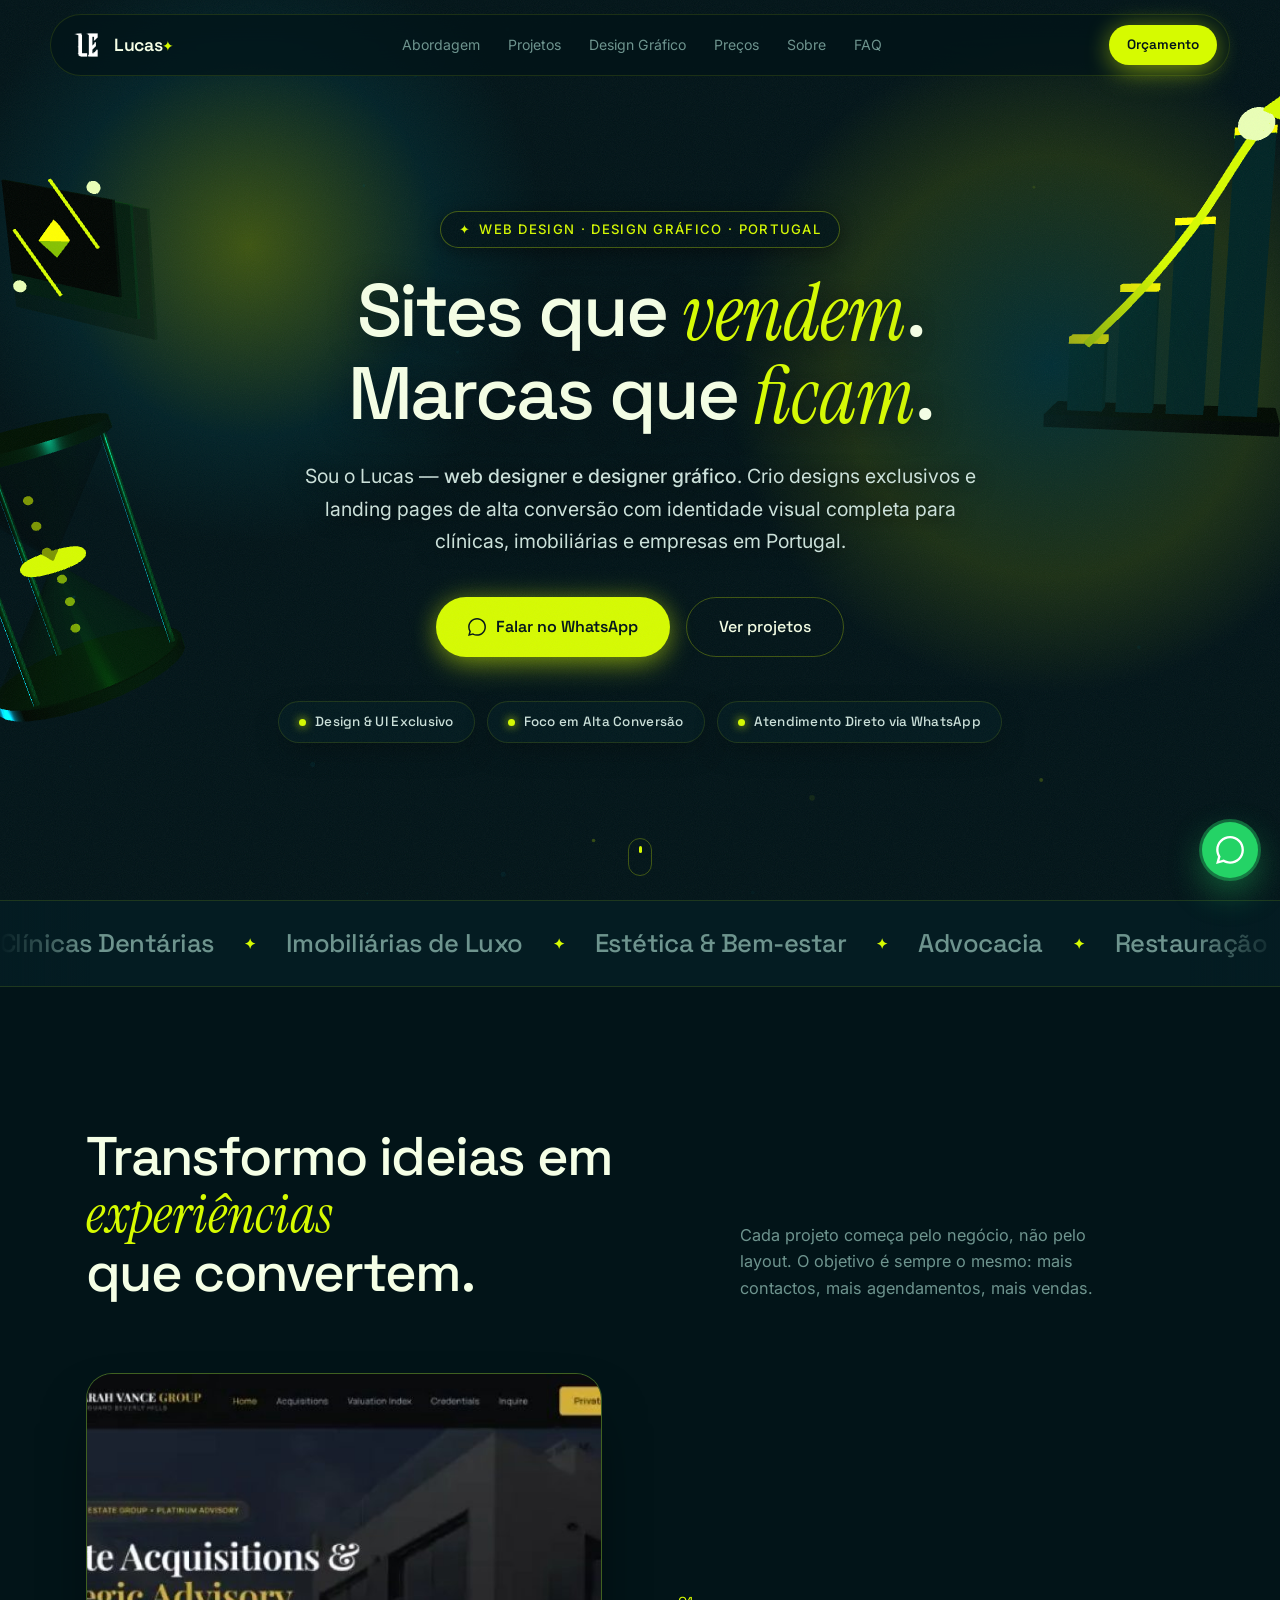
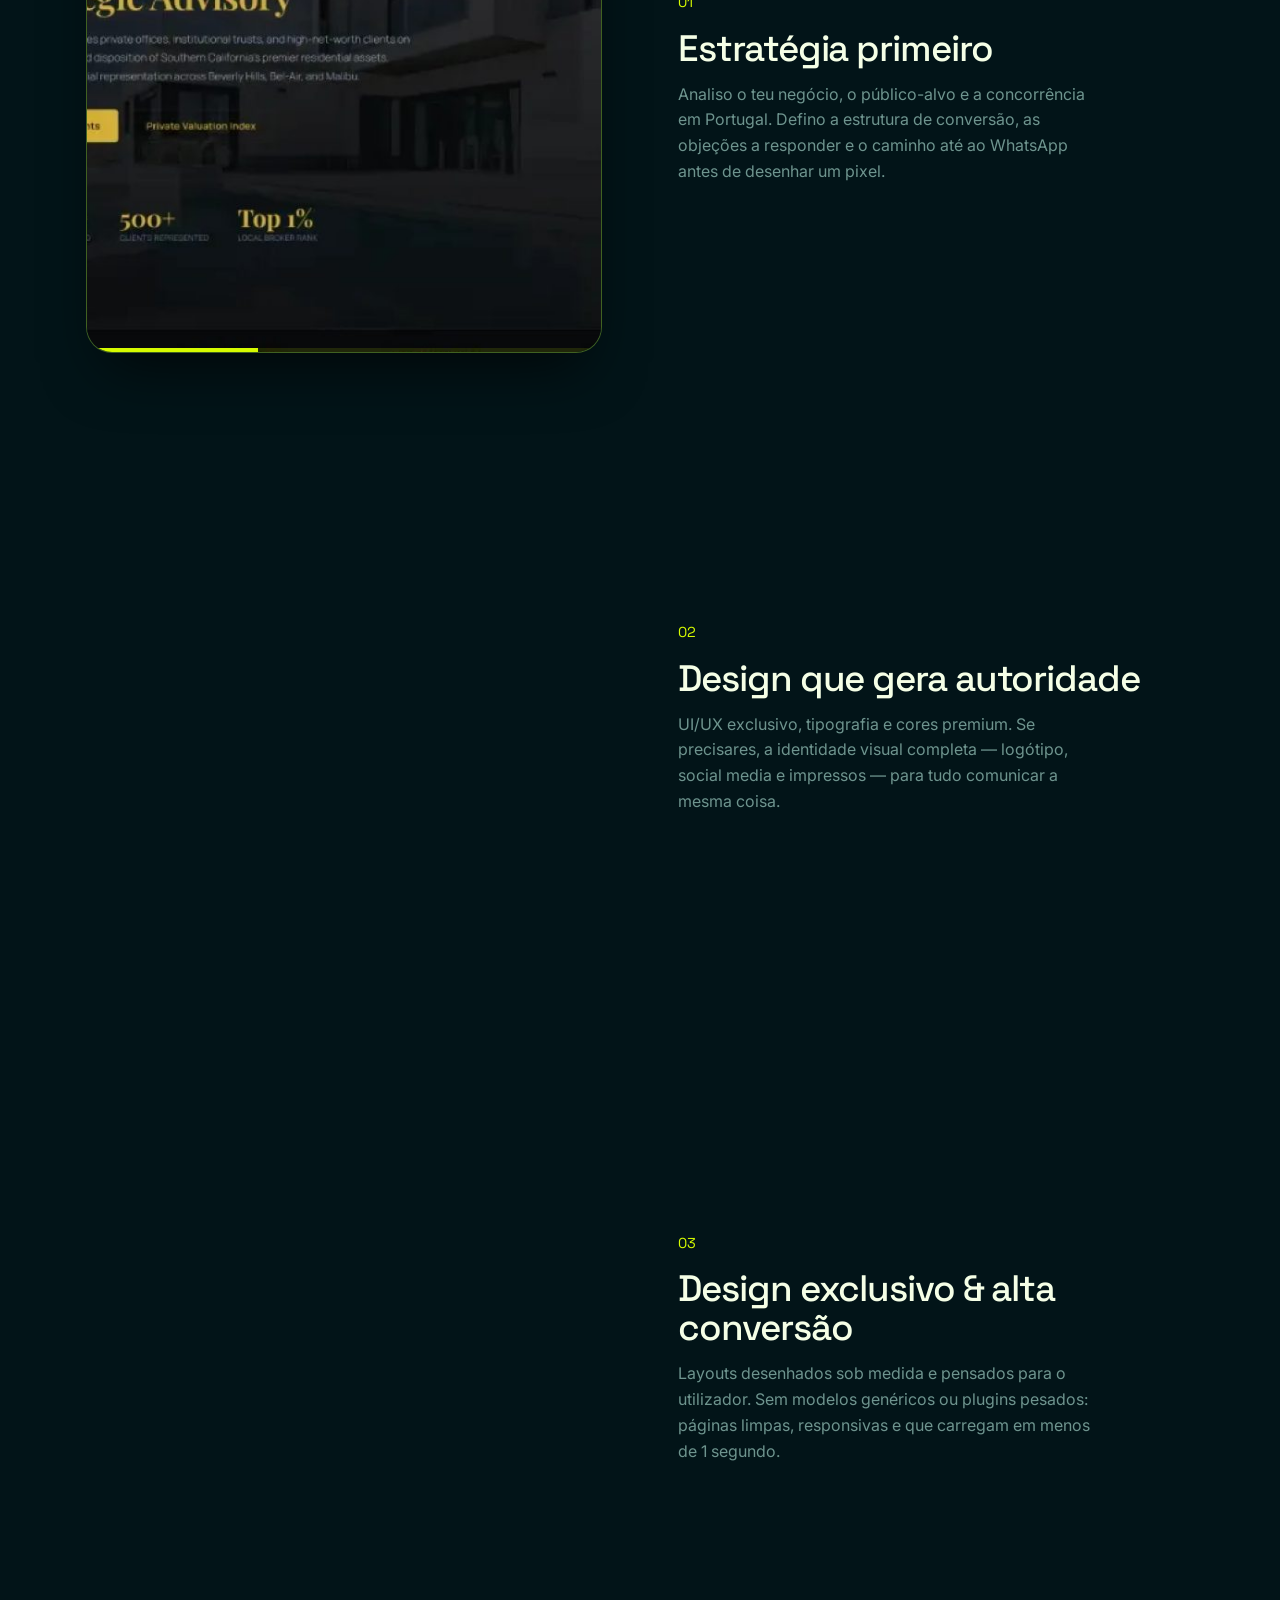
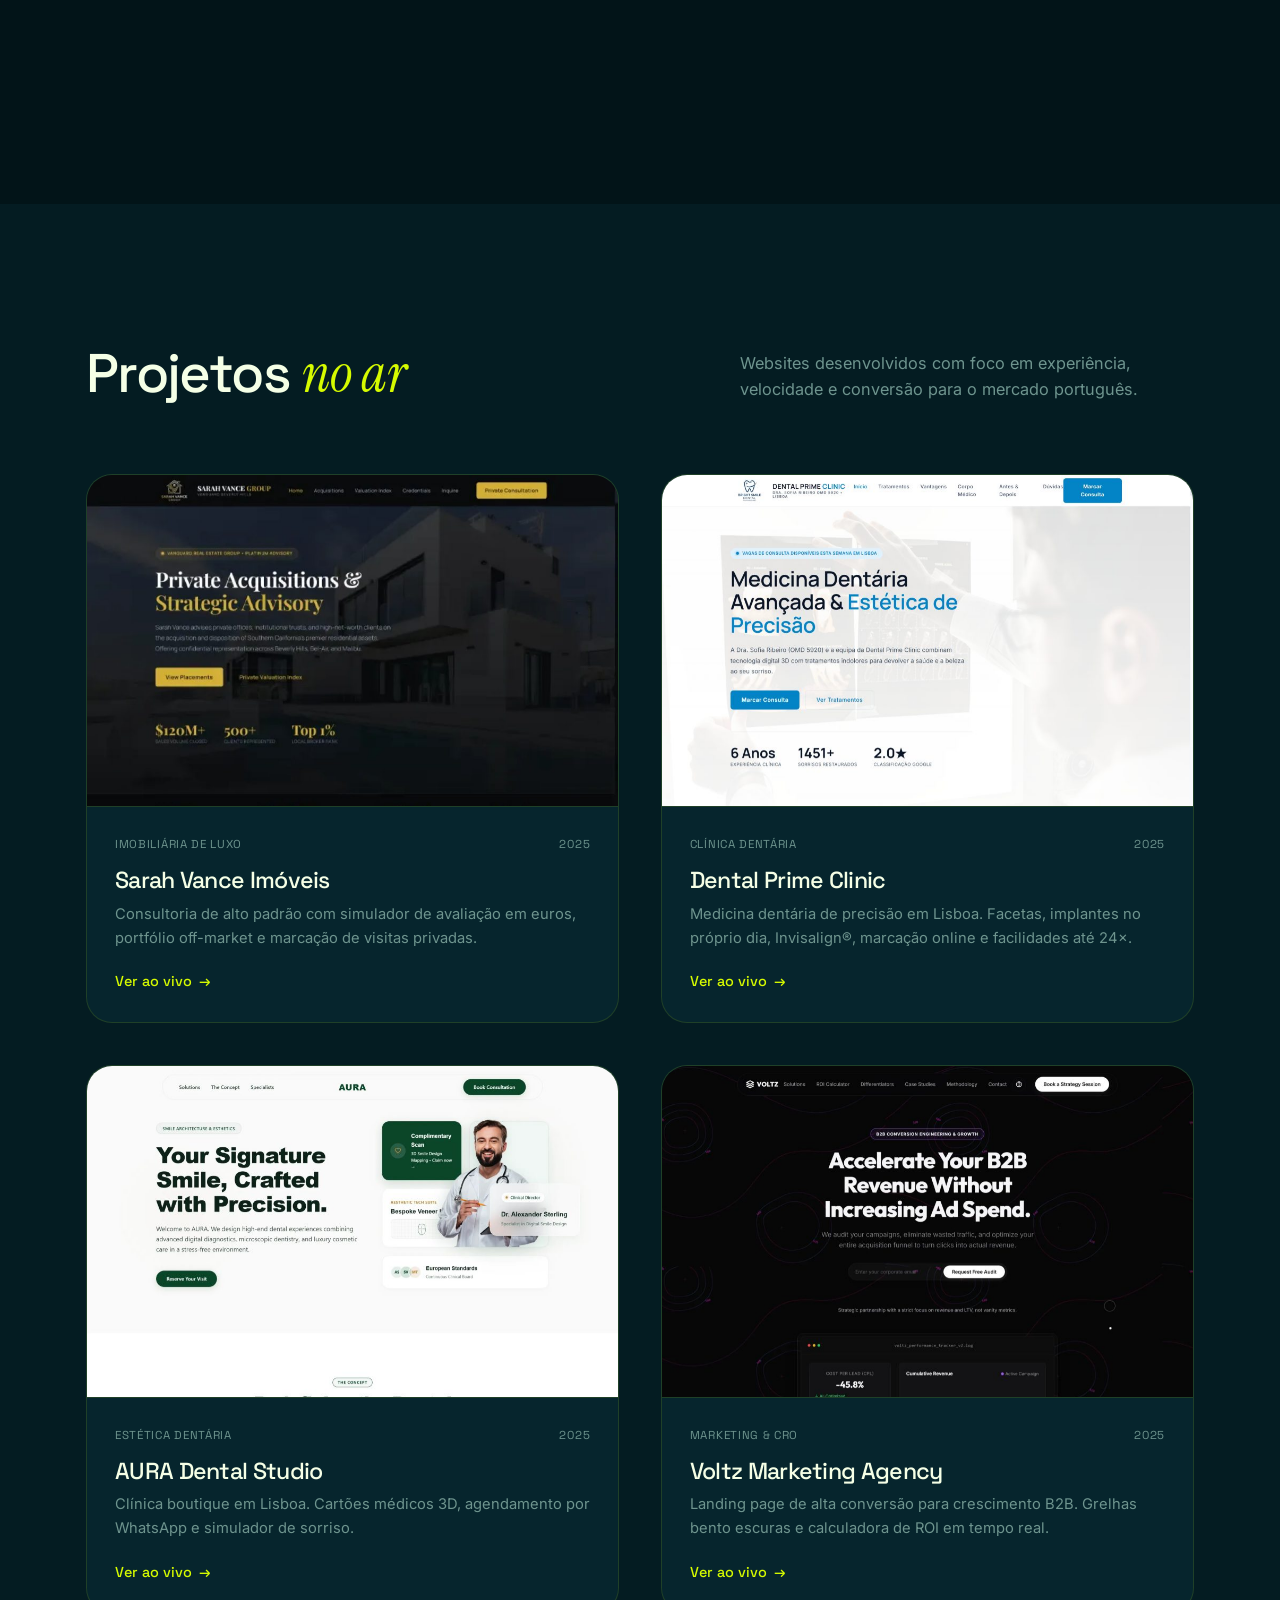
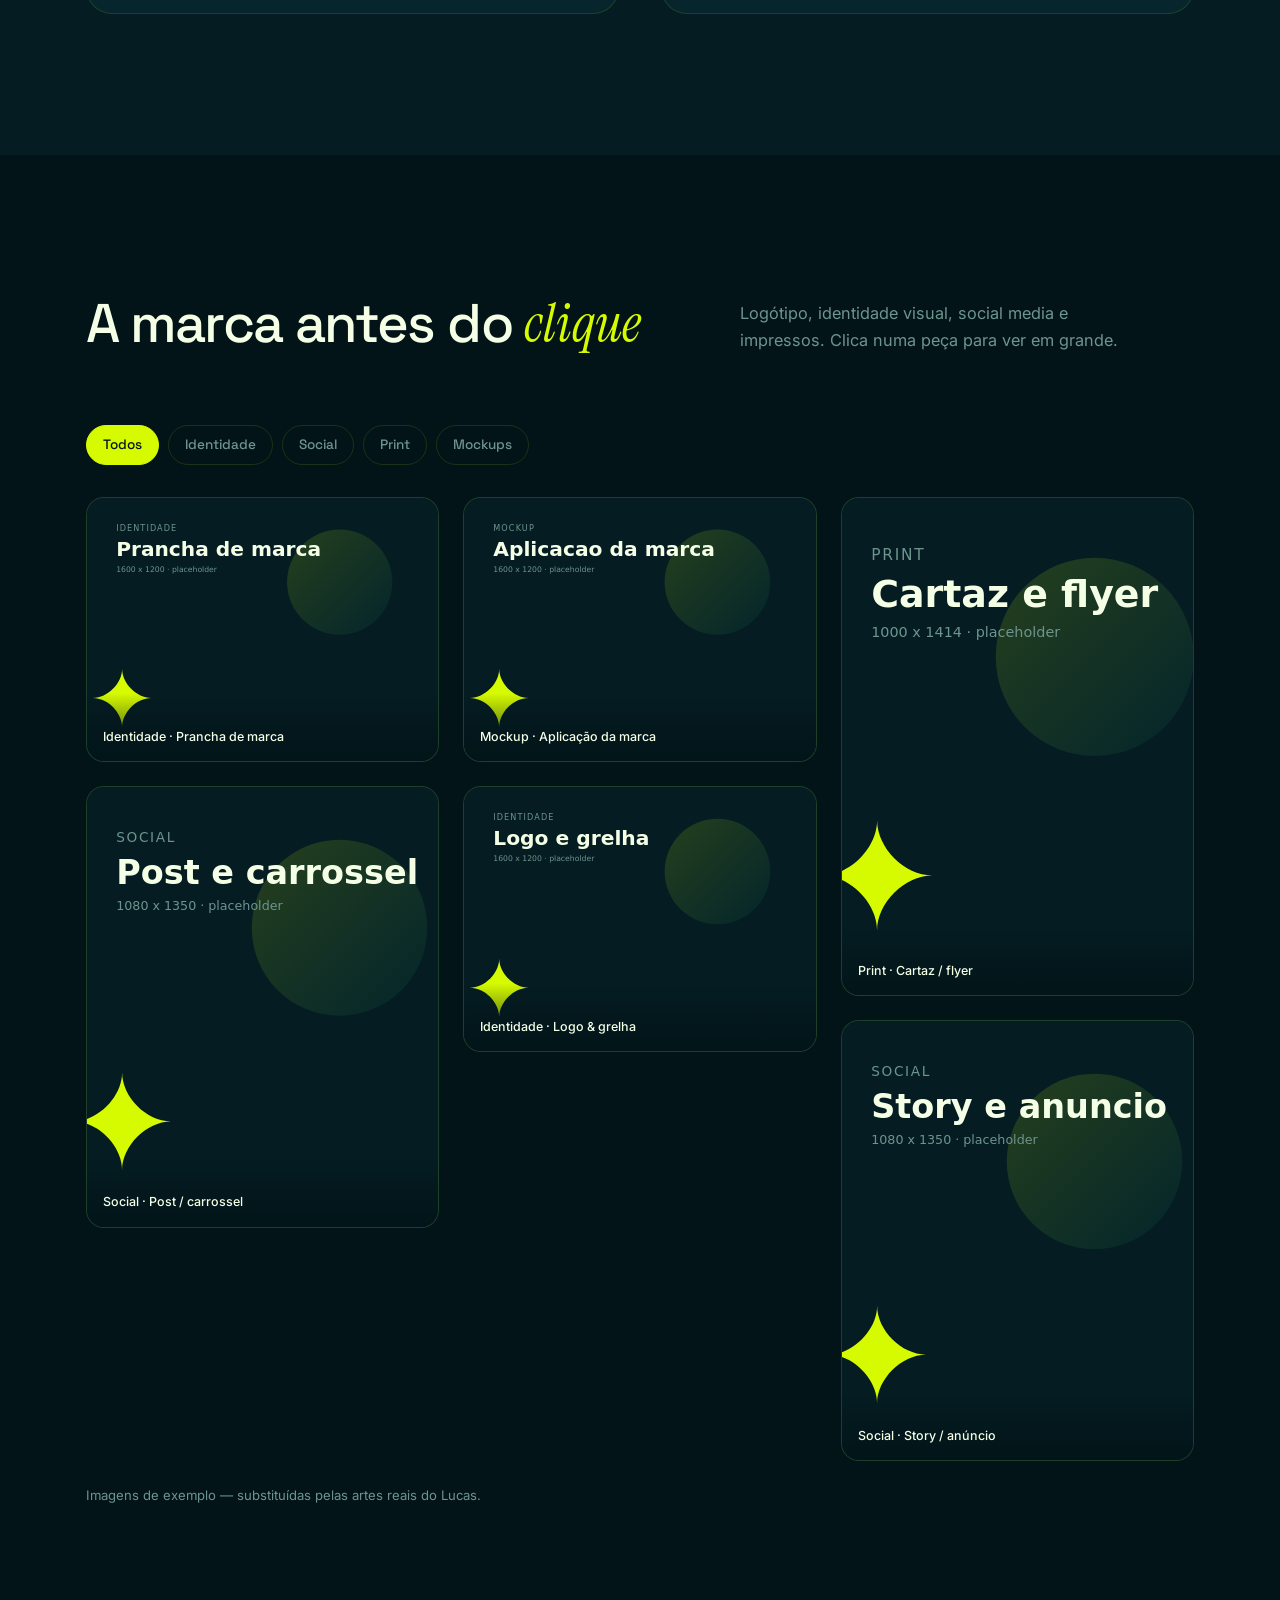
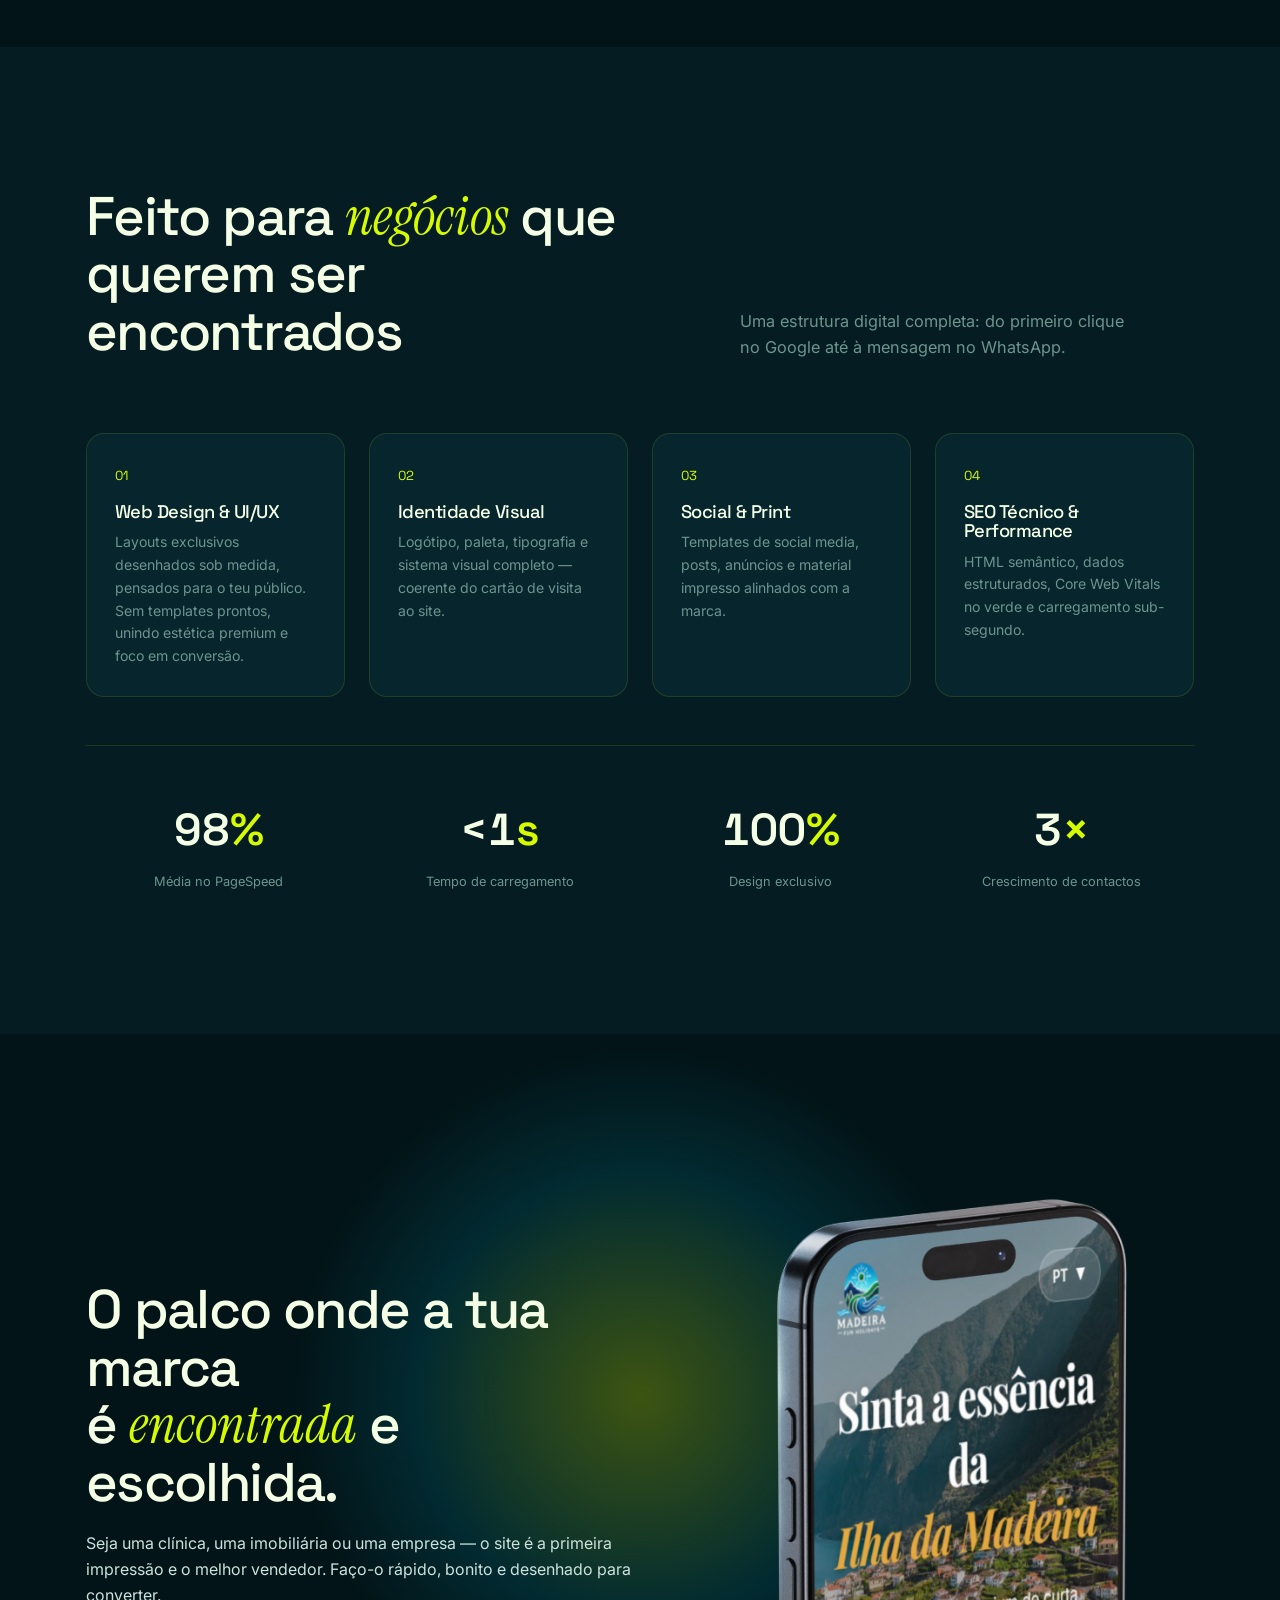
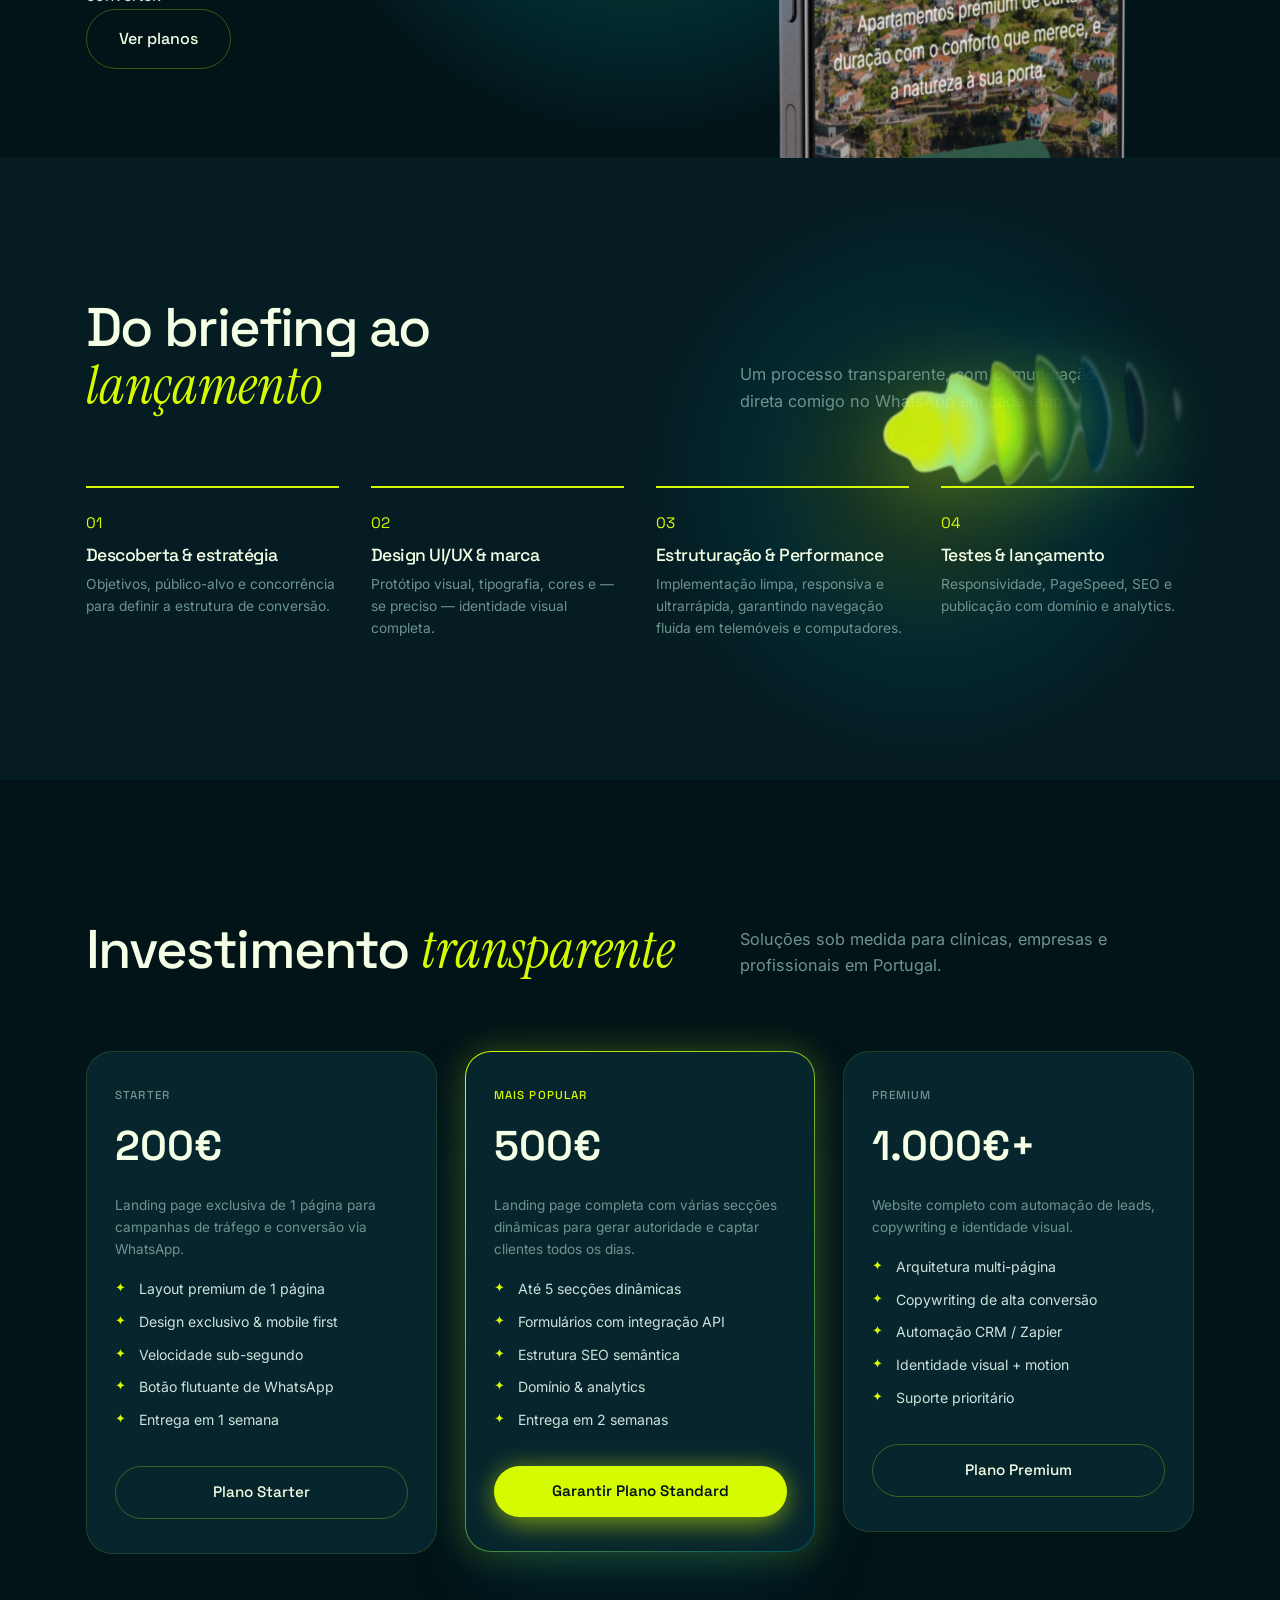
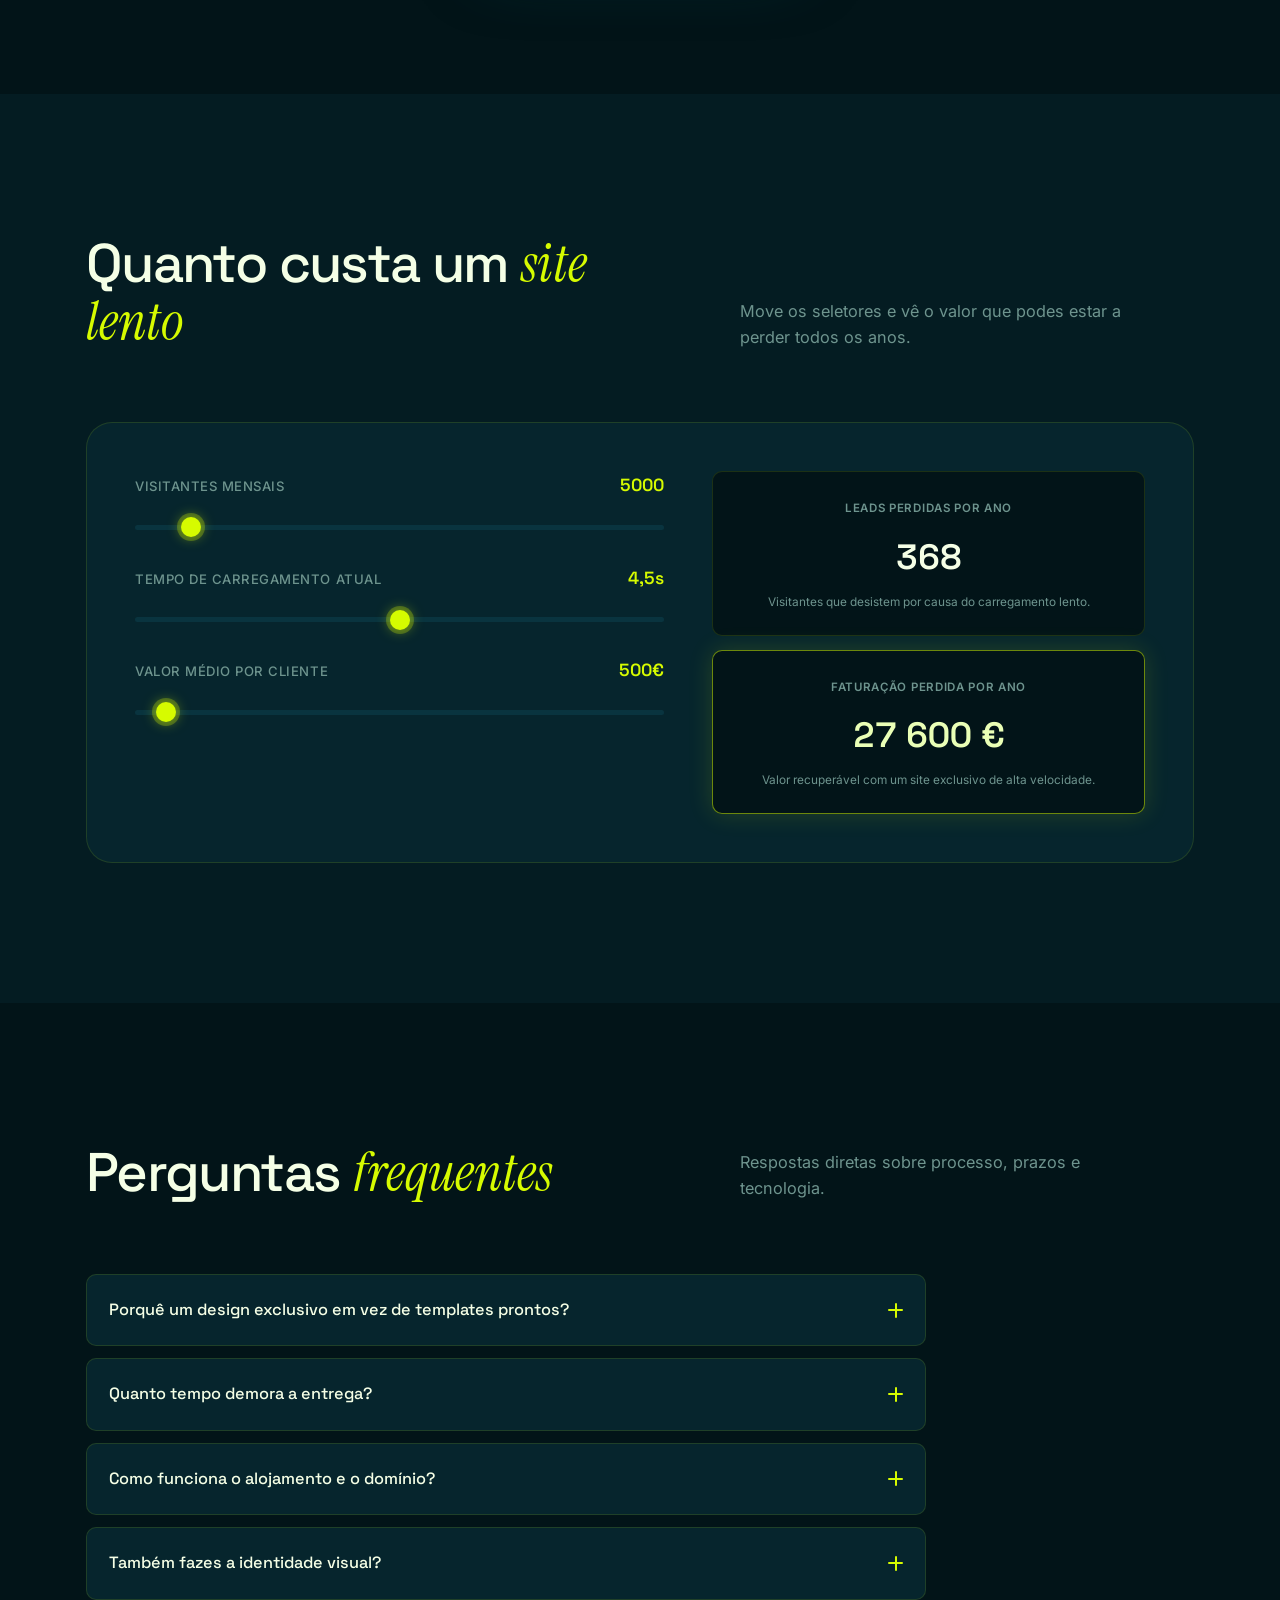
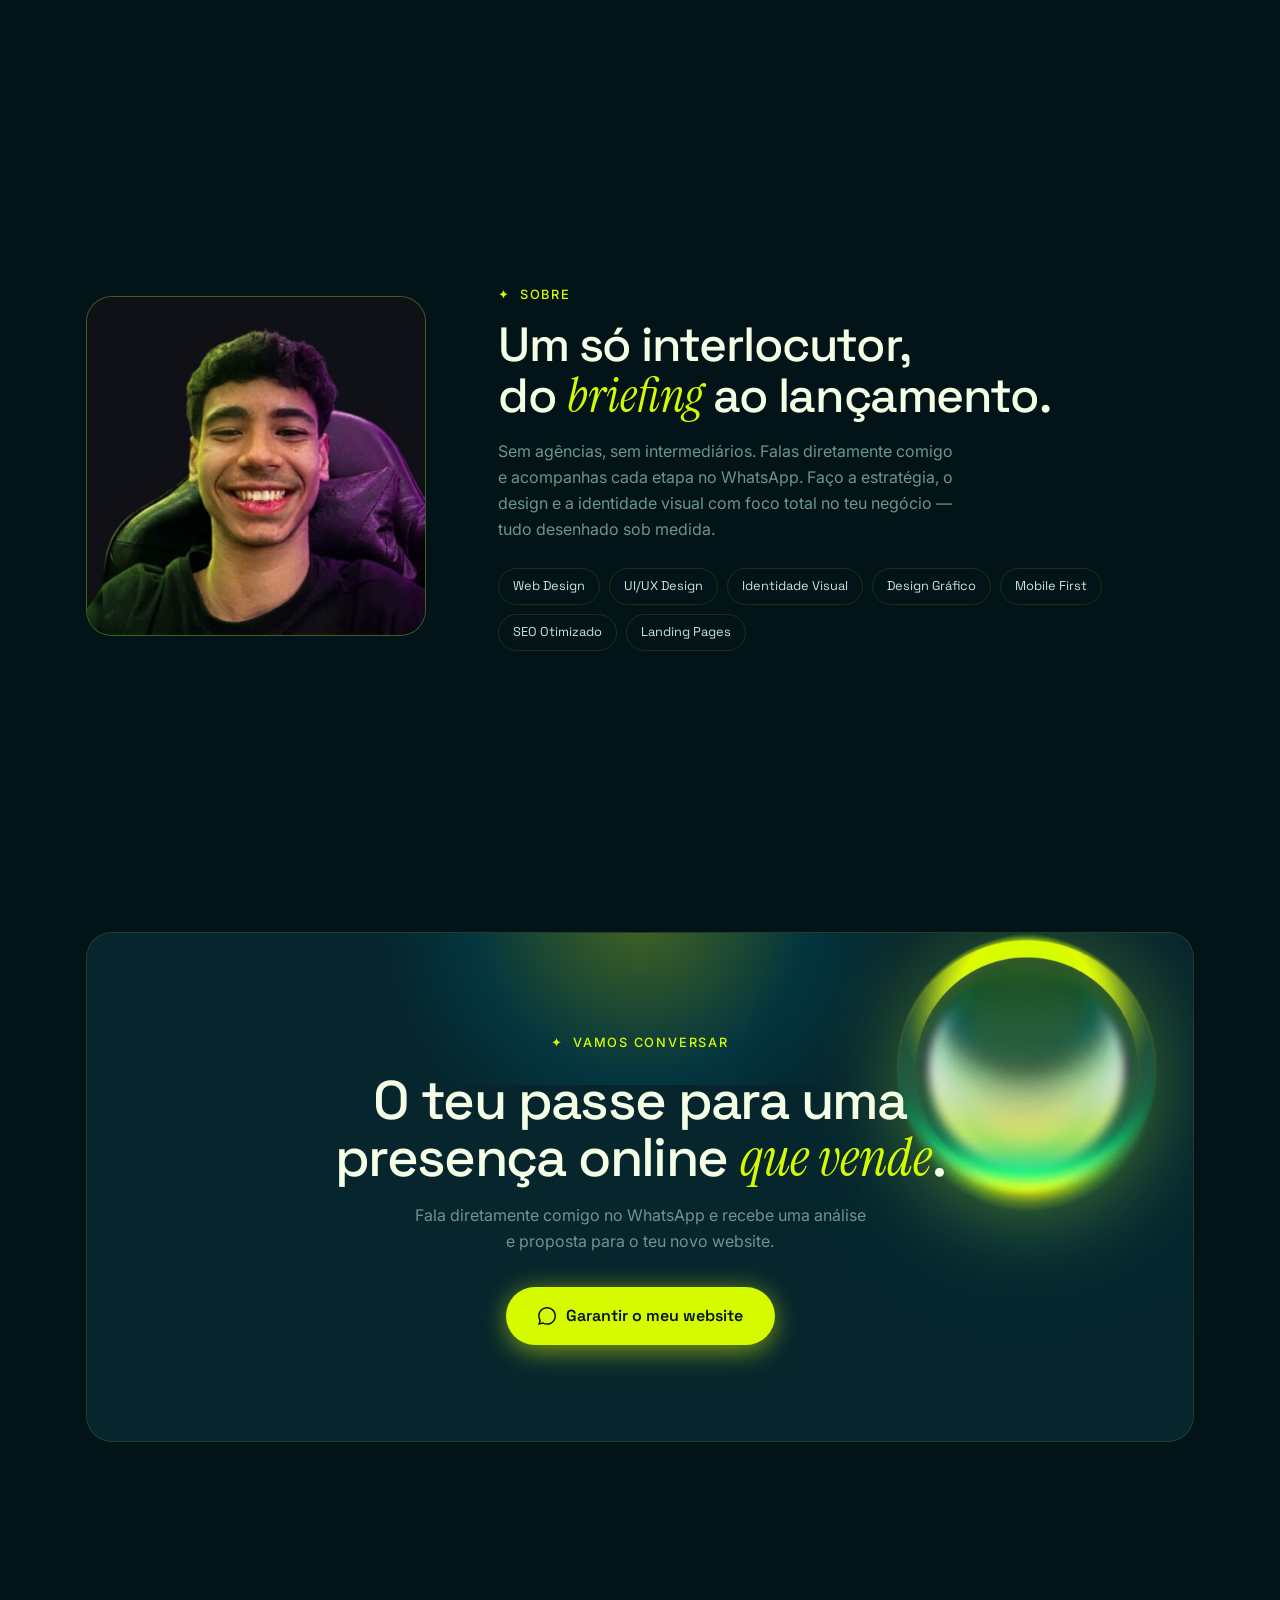
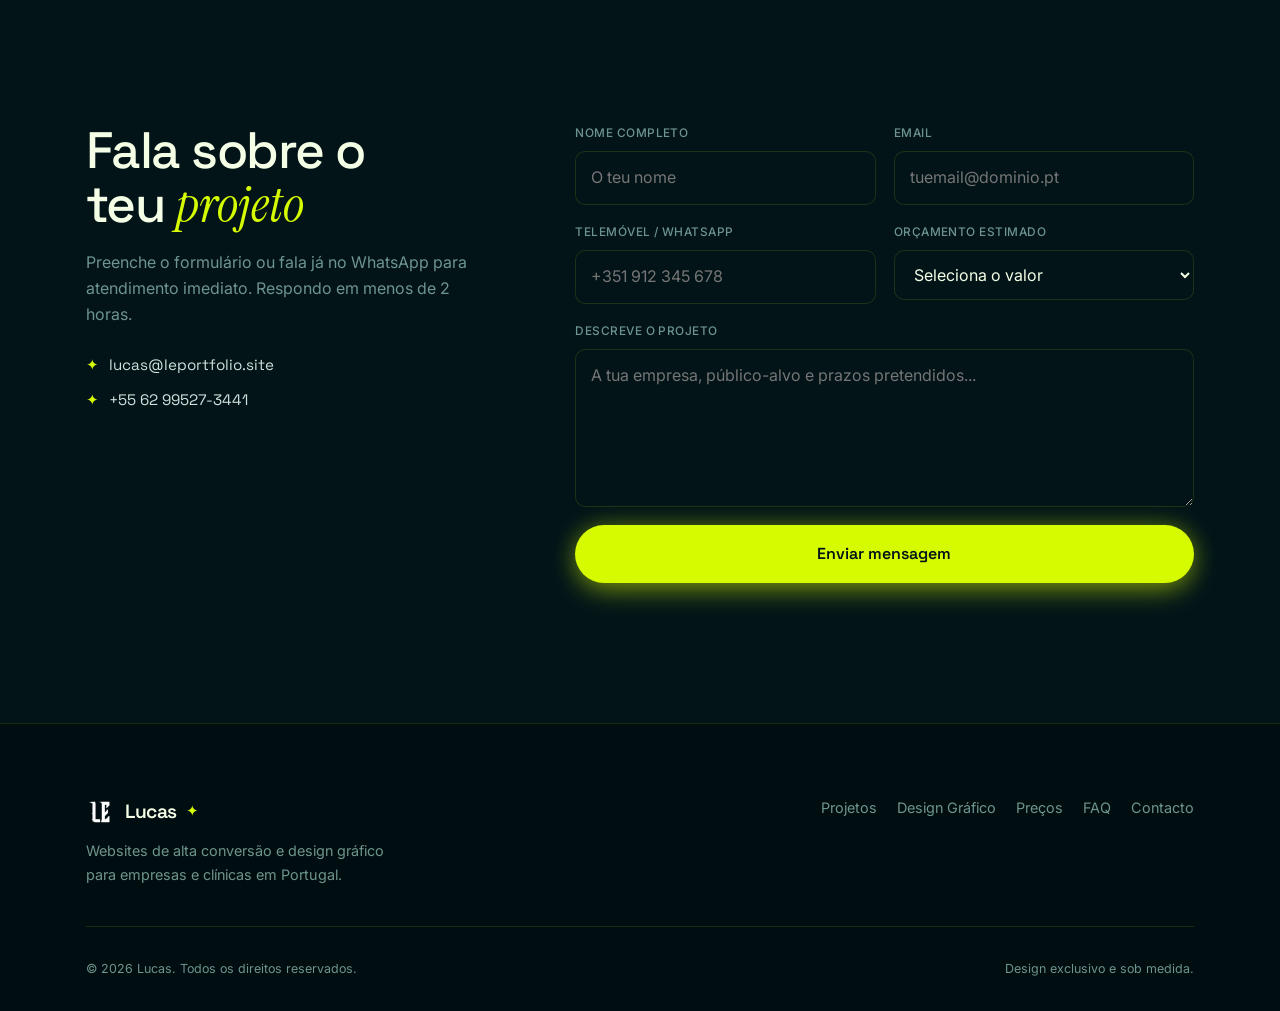
==== index.html @ a33998aa "feat: integrate sol-hero crystal orb into CTA and soll-hero wave art into Process section" ====
<!DOCTYPE html>
<html lang="pt-PT">
<head>
    <meta charset="UTF-8">
    <meta name="viewport" content="width=device-width, initial-scale=1.0">

    <title>Lucas · Web Designer &amp; Designer Gráfico em Portugal — Sites de Alta Conversão</title>
    <meta name="description" content="Web designer e designer gráfico em Portugal. Criação de sites, landing pages de alta conversão e identidade visual sob medida para clínicas e empresas.">
    <meta name="keywords" content="web designer Portugal, web design Lisboa, criação de sites Portugal, landing page alta conversão, design gráfico Portugal, identidade visual clínicas, UI UX designer Portugal, criação landing page Cascais">
    <meta name="author" content="Lucas">
    <meta name="robots" content="index, follow, max-image-preview:large, max-snippet:-1, max-video-preview:-1">
    <meta name="geo.region" content="PT">
    <meta name="geo.placename" content="Portugal">
    <meta name="language" content="pt-PT">
    <meta name="theme-color" content="#021418">
    <link rel="canonical" href="https://www.leportfolio.site/">

    <!-- Open Graph -->
    <meta property="og:type" content="website">
    <meta property="og:site_name" content="Lucas — Web Design &amp; Design Gráfico">
    <meta property="og:locale" content="pt_PT">
    <meta property="og:url" content="https://www.leportfolio.site/">
    <meta property="og:title" content="Lucas · Web Designer &amp; Designer Gráfico em Portugal">
    <meta property="og:description" content="Sites de alta conversão e identidade visual exclusiva sob medida para clínicas, imobiliárias e empresas em Portugal.">
    <meta property="og:image" content="https://www.leportfolio.site/assets/og-cover.jpg">
    <meta property="og:image:width" content="1200">
    <meta property="og:image:height" content="630">
    <meta property="og:image:alt" content="Lucas — Web Designer e Designer Gráfico em Portugal">
    <meta name="twitter:card" content="summary_large_image">
    <meta name="twitter:title" content="Lucas · Web Designer &amp; Designer Gráfico em Portugal">
    <meta name="twitter:description" content="Sites de alta conversão e identidade visual exclusiva sob medida para clínicas, imobiliárias e empresas em Portugal.">
    <meta name="twitter:image" content="https://www.leportfolio.site/assets/og-cover.jpg">
    <meta name="twitter:image:alt" content="Lucas — Web Designer e Designer Gráfico em Portugal">

    <link rel="icon" href="assets/favicon.svg?v=5.0" type="image/svg+xml">
    <link rel="apple-touch-icon" href="assets/favicon.svg?v=5.0">
    <link rel="sitemap" type="application/xml" href="sitemap.xml">

    <link rel="dns-prefetch" href="//fonts.googleapis.com">
    <link rel="dns-prefetch" href="//fonts.gstatic.com">
    <link rel="preconnect" href="https://fonts.googleapis.com">
    <link rel="preconnect" href="https://fonts.gstatic.com" crossorigin>
    <link rel="stylesheet" href="https://fonts.googleapis.com/css2?family=Space+Grotesk:wght@400;500;600;700&family=Instrument+Serif:ital@0;1&family=Inter:wght@400;500&display=swap">

    <link rel="stylesheet" href="style.min.css?v=9.0">

    <script>window.WHATSAPP_NUMBER = "5562995273441";</script>

    <script type="application/ld+json">
    {
      "@context": "https://schema.org",
      "@graph": [
        {
          "@type": "WebSite",
          "@id": "https://www.leportfolio.site/#website",
          "url": "https://www.leportfolio.site/",
          "name": "Lucas — Web Design &amp; Design Gráfico",
          "description": "Portfólio de Lucas — Web Designer e Designer Gráfico especializado em sites de alta conversão e identidade visual sob medida em Portugal.",
          "inLanguage": "pt-PT",
          "publisher": { "@id": "https://www.leportfolio.site/#lucas" }
        },
        {
          "@type": "Person",
          "@id": "https://www.leportfolio.site/#lucas",
          "name": "Lucas",
          "jobTitle": "Web Designer &amp; Designer Gráfico",
          "url": "https://www.leportfolio.site/",
          "image": "https://www.leportfolio.site/hero-lucas.jpg",
          "email": "lucas@leportfolio.site",
          "knowsAbout": ["Web Design", "UI/UX Design", "Landing Pages de Alta Conversão", "Identidade Visual", "Design Gráfico", "Otimização de Conversão (CRO)", "SEO"],
          "knowsLanguage": ["pt-PT", "pt-BR", "en"],
          "nationality": { "@type": "Country", "name": "Portugal" },
          "hasOccupation": { "@type": "Occupation", "name": "Web Designer & Designer Gráfico" }
        },
        {
          "@type": "ProfessionalService",
          "@id": "https://www.leportfolio.site/#service",
          "name": "Lucas — Web Design &amp; Design Gráfico",
          "description": "Criação de sites exclusivos, landing pages de alta conversão e identidade visual sob medida para clínicas, imobiliárias e empresas em Portugal.",
          "url": "https://www.leportfolio.site/",
          "image": "https://www.leportfolio.site/assets/og-cover.jpg",
          "priceRange": "200€ - 1000€+",
          "currenciesAccepted": "EUR",
          "paymentAccepted": "Transferência Bancária, MB Way, Cartão",
          "areaServed": [
            { "@type": "Country", "name": "Portugal" },
            { "@type": "City", "name": "Lisboa" },
            { "@type": "City", "name": "Porto" },
            { "@type": "City", "name": "Cascais" }
          ],
          "provider": { "@id": "https://www.leportfolio.site/#lucas" },
          "serviceType": ["Web Design", "UI/UX Design", "Design Gráfico", "Identidade Visual", "Landing Pages de Alta Conversão"],
          "hasOfferCatalog": {
            "@type": "OfferCatalog",
            "name": "Planos",
            "itemListElement": [
              { "@type": "Offer", "name": "Plano Starter", "price": "200", "priceCurrency": "EUR", "description": "Landing page exclusiva de 1 página com design sob medida." },
              { "@type": "Offer", "name": "Plano Standard", "price": "500", "priceCurrency": "EUR", "description": "Landing page completa com várias secções dinâmicas e design exclusivo." },
              { "@type": "Offer", "name": "Plano Premium", "price": "1000", "priceCurrency": "EUR", "description": "Website completo com automação de leads, copywriting e identidade visual." }
            ]
          }
        },
        {
          "@type": "FAQPage",
          "@id": "https://www.leportfolio.site/#faq",
          "mainEntity": [
            { "@type": "Question", "name": "Porquê um design exclusivo em vez de templates prontos?", "acceptedAnswer": { "@type": "Answer", "text": "Templates prontos deixam o teu negócio com a mesma cara de milhares de concorrentes e vêm sobrecarregados de plugins lentos. Um design exclusivo é desenhado à mão sob medida para a tua marca, transmitindo autoridade imediata e gerando muito mais conversões." } },
            { "@type": "Question", "name": "Quanto tempo demora a entrega de um website?", "acceptedAnswer": { "@type": "Answer", "text": "Uma landing page exclusiva (Starter) sai em 5 a 7 dias úteis. Um projeto com mais secções (Standard) demora 10 a 14 dias úteis, com todos os testes de velocidade incluídos." } },
            { "@type": "Question", "name": "Como funciona o alojamento e o domínio?", "acceptedAnswer": { "@type": "Answer", "text": "Trato de todo o processo de ligação do teu domínio a servidores de alta performance como Vercel ou Netlify, com 99,9% de uptime e sem mensalidades desnecessárias." } },
            { "@type": "Question", "name": "Também fazes a identidade visual?", "acceptedAnswer": { "@type": "Answer", "text": "Sim. Faço logótipo, paleta, tipografia, templates de social media e material impresso para que a marca comunique de forma coerente no site e fora dele." } }
          ]
        }
      ]
    }
    </script>
</head>
<body>

    <a href="#work" class="skip-link">Saltar para o conteúdo</a>

    <div class="grain-overlay" aria-hidden="true"></div>
    <div class="scroll-progress" id="scroll-progress" aria-hidden="true"></div>
    <div class="cursor-dot" id="cursor-dot" aria-hidden="true"></div>
    <div class="cursor" id="cursor" aria-hidden="true"><span class="cursor-label"></span></div>
    <canvas class="ambient-particles" id="ambient-particles" aria-hidden="true"></canvas>

    <!-- Header -->
    <header class="header" id="navbar">
        <div class="container header-inner">
            <a href="#top" class="brand" aria-label="Lucas — início">
                <img src="logo.png" alt="" width="34" height="34" aria-hidden="true">
                <span>Lucas<i>✦</i></span>
            </a>
            <nav class="nav" aria-label="Navegação principal">
                <a href="#approach">Abordagem</a>
                <a href="#work">Projetos</a>
                <a href="#graphic">Design Gráfico</a>
                <a href="#pricing">Preços</a>
                <a href="#about">Sobre</a>
                <a href="#faq">FAQ</a>
            </nav>
            <div class="header-actions">
                <a href="https://wa.me/5562995273441?text=Ol%C3%A1%20Lucas!%20Vim%20pelo%20teu%20site%20e%20gostaria%20de%20um%20or%C3%A7amento." target="_blank" rel="noopener" class="btn btn-primary btn-sm magnetic">Orçamento</a>
                <button class="burger" id="burger" aria-label="Abrir menu" aria-expanded="false"><span></span><span></span></button>
            </div>
        </div>
        <div class="mobile-nav" id="mobile-nav">
            <a href="#approach">Abordagem</a>
            <a href="#work">Projetos</a>
            <a href="#graphic">Design Gráfico</a>
            <a href="#pricing">Preços</a>
            <a href="#calculator">Calculadora ROI</a>
            <a href="#about">Sobre</a>
            <a href="#faq">FAQ</a>
            <a href="#contact">Contacto</a>
            <a href="https://wa.me/5562995273441?text=Ol%C3%A1%20Lucas!%20Vim%20pelo%20teu%20site%20e%20gostaria%20de%20um%20or%C3%A7amento." target="_blank" rel="noopener" class="btn btn-primary btn-block">Solicitar Orçamento</a>
        </div>
    </header>

    <main id="top">
        <!-- HERO -->
        <section class="hero" id="hero">
            <div class="hero-glow hero-glow-red"></div>
            <div class="hero-glow hero-glow-blue"></div>
            <canvas id="canvas3d" class="canvas-3d" aria-hidden="true"></canvas>
            <div class="container hero-inner">
                <p class="eyebrow" data-anim="fade"><span class="star">✦</span> Web design · Design gráfico · Portugal</p>
                <h1 class="hero-title" data-anim="rise">
                    Sites que <i>vendem</i>.<br>Marcas que <i>ficam</i>.
                </h1>
                <p class="hero-sub" data-anim="fade">
                    Sou o Lucas — <strong>web designer e designer gráfico</strong>.
                    Crio designs exclusivos e landing pages de alta conversão com identidade visual completa para
                    clínicas, imobiliárias e empresas em Portugal.
                </p>
                <div class="hero-cta" data-anim="fade">
                    <a href="https://wa.me/5562995273441?text=Ol%C3%A1%20Lucas!%20Vim%20pelo%20teu%20site%20e%20gostaria%20de%20solicitar%20um%20or%C3%A7amento%20para%20um%20website%20de%20alta%20convers%C3%A3o." target="_blank" rel="noopener" class="btn btn-primary btn-lg magnetic">
                        <svg width="18" height="18" viewBox="0 0 24 24" fill="currentColor" aria-hidden="true"><path d="M.057 24l1.687-6.163c-1.041-1.804-1.588-3.849-1.587-5.946.003-6.556 5.338-11.891 11.893-11.891 3.181.001 6.167 1.24 8.413 3.488 2.245 2.248 3.481 5.236 3.48 8.414-.003 6.557-5.338 11.892-11.893 11.892-1.99-.001-3.951-.5-5.688-1.448l-6.305 1.654zm6.597-3.807c1.676.995 3.276 1.591 5.392 1.592 5.448 0 9.886-4.434 9.889-9.885.002-5.462-4.415-9.89-9.881-9.892-5.452 0-9.887 4.434-9.889 9.884-.001 2.225.651 3.891 1.746 5.634l-1.003 3.66 3.746-.983z"/></svg>
                        Falar no WhatsApp
                    </a>
                    <a href="#work" class="btn btn-ghost btn-lg">Ver projetos</a>
                </div>

                <div class="hero-highlights" data-anim="fade">
                    <div class="hero-pill"><span class="pill-dot"></span> Design &amp; UI Exclusivo</div>
                    <div class="hero-pill"><span class="pill-dot"></span> Foco em Alta Conversão</div>
                    <div class="hero-pill"><span class="pill-dot"></span> Atendimento Direto via WhatsApp</div>
                </div>
            </div>
            <div class="hero-scroll" aria-hidden="true"><span></span></div>
        </section>

        <!-- MARQUEE -->
        <div class="marquee" aria-hidden="true">
            <div class="marquee-row" id="marquee">
                <span>Clínicas Dentárias</span><b>✦</b><span>Imobiliárias de Luxo</span><b>✦</b>
                <span>Estética &amp; Bem-estar</span><b>✦</b><span>Advocacia</span><b>✦</b>
                <span>Restauração</span><b>✦</b><span>Agências B2B</span><b>✦</b><span>PMEs</span><b>✦</b>
            </div>
        </div>

        <!-- APPROACH — pinned showcase -->
        <section class="section approach" id="approach">
            <div class="container">
                <div class="split-head" data-anim="stagger">
                    <h2>Transformo ideias em <i>experiências</i><br>que convertem.</h2>
                    <p>Cada projeto começa pelo negócio, não pelo layout. O objetivo é sempre o mesmo:
                    mais contactos, mais agendamentos, mais vendas.</p>
                </div>

                <div class="showcase">
                    <div class="showcase-sticky">
                        <div class="showcase-media">
                            <img src="realtor-portfolio.jpg" alt="Exemplo de website de alta conversão desenhado sob medida" id="showcase-img" width="1000" height="625">
                            <div class="showcase-progress"><span id="showcase-bar"></span></div>
                        </div>
                    </div>
                    <div class="showcase-steps">
                        <article class="showcase-step" data-img="realtor-portfolio.jpg">
                            <span class="step-index">01</span>
                            <h3>Estratégia primeiro</h3>
                            <p>Analiso o teu negócio, o público-alvo e a concorrência em Portugal. Defino a estrutura de
                            conversão, as objeções a responder e o caminho até ao WhatsApp antes de desenhar um pixel.</p>
                        </article>
                        <article class="showcase-step" data-img="aura-portfolio.jpg">
                            <span class="step-index">02</span>
                            <h3>Design que gera autoridade</h3>
                            <p>UI/UX exclusivo, tipografia e cores premium. Se precisares, a identidade visual completa —
                            logótipo, social media e impressos — para tudo comunicar a mesma coisa.</p>
                        </article>
                        <article class="showcase-step" data-img="voltz-portfolio.jpg">
                            <span class="step-index">03</span>
                            <h3>Design exclusivo &amp; alta conversão</h3>
                            <p>Layouts desenhados sob medida e pensados para o utilizador. Sem modelos genéricos ou plugins pesados: páginas limpas, responsivas e que carregam em menos de 1 segundo.</p>
                        </article>
                    </div>
                </div>
            </div>
        </section>

        <!-- WORK -->
        <section class="section section-alt work" id="work">
            <div class="container">
                <div class="split-head" data-anim="stagger">
                    <h2>Projetos <i>no ar</i></h2>
                    <p>Websites desenvolvidos com foco em experiência, velocidade e conversão para o mercado português.</p>
                </div>
                <div class="work-grid" data-anim="stagger">
                    <article class="work-card" style="--i:0" data-tilt data-cursor="Ver" data-slide="left">
                        <a href="https://realtorluxury.vercel.app/" target="_blank" rel="noopener" class="work-shot">
                            <img src="realtor-portfolio.jpg" alt="Sarah Vance — imóveis de luxo em Cascais, Estoril e Lisboa" width="1000" height="625" loading="lazy" decoding="async">
                        </a>
                        <div class="work-info">
                            <div class="work-meta"><span>Imobiliária de luxo</span><span>2025</span></div>
                            <h3>Sarah Vance Imóveis</h3>
                            <p>Consultoria de alto padrão com simulador de avaliação em euros, portfólio off-market e marcação de visitas privadas.</p>
                            <a href="https://realtorluxury.vercel.app/" target="_blank" rel="noopener" class="work-link">Ver ao vivo <span>→</span></a>
                        </div>
                    </article>
                    <article class="work-card" style="--i:1" data-tilt data-cursor="Ver" data-slide="right">
                        <a href="https://clinic-dentail.vercel.app/" target="_blank" rel="noopener" class="work-shot">
                            <img src="oralprestige-portfolio.jpg" alt="Dental Prime Clinic — medicina dentária em Lisboa" width="1000" height="625" loading="lazy" decoding="async">
                        </a>
                        <div class="work-info">
                            <div class="work-meta"><span>Clínica dentária</span><span>2025</span></div>
                            <h3>Dental Prime Clinic</h3>
                            <p>Medicina dentária de precisão em Lisboa. Facetas, implantes no próprio dia, Invisalign®, marcação online e facilidades até 24×.</p>
                            <a href="https://clinic-dentail.vercel.app/" target="_blank" rel="noopener" class="work-link">Ver ao vivo <span>→</span></a>
                        </div>
                    </article>
                    <article class="work-card" style="--i:2" data-tilt data-cursor="Ver" data-slide="left">
                        <a href="https://aura-dental-kappa.vercel.app/" target="_blank" rel="noopener" class="work-shot">
                            <img src="aura-portfolio.jpg" alt="AURA Dental Studio — clínica boutique em Lisboa" width="1000" height="625" loading="lazy" decoding="async">
                        </a>
                        <div class="work-info">
                            <div class="work-meta"><span>Estética dentária</span><span>2025</span></div>
                            <h3>AURA Dental Studio</h3>
                            <p>Clínica boutique em Lisboa. Cartões médicos 3D, agendamento por WhatsApp e simulador de sorriso.</p>
                            <a href="https://aura-dental-kappa.vercel.app/" target="_blank" rel="noopener" class="work-link">Ver ao vivo <span>→</span></a>
                        </div>
                    </article>
                    <article class="work-card" style="--i:3" data-tilt data-cursor="Ver" data-slide="right">
                        <a href="https://voltz-three.vercel.app/" target="_blank" rel="noopener" class="work-shot">
                            <img src="voltz-portfolio.jpg" alt="Voltz — agência de marketing B2B" width="1000" height="625" loading="lazy" decoding="async">
                        </a>
                        <div class="work-info">
                            <div class="work-meta"><span>Marketing &amp; CRO</span><span>2025</span></div>
                            <h3>Voltz Marketing Agency</h3>
                            <p>Landing page de alta conversão para crescimento B2B. Grelhas bento escuras e calculadora de ROI em tempo real.</p>
                            <a href="https://voltz-three.vercel.app/" target="_blank" rel="noopener" class="work-link">Ver ao vivo <span>→</span></a>
                        </div>
                    </article>
                </div>
            </div>
        </section>

        <!-- GRAPHIC -->
        <section class="section graphic" id="graphic">
            <div class="container">
                <div class="split-head" data-anim="stagger">
                    <h2>A marca antes do <i>clique</i></h2>
                    <p>Logótipo, identidade visual, social media e impressos. Clica numa peça para ver em grande.</p>
                </div>
                <div class="gfx-filters" id="gfx-filters" data-anim="fade">
                    <button class="gfx-filter is-active" data-filter="all">Todos</button>
                    <button class="gfx-filter" data-filter="identidade">Identidade</button>
                    <button class="gfx-filter" data-filter="social">Social</button>
                    <button class="gfx-filter" data-filter="print">Print</button>
                    <button class="gfx-filter" data-filter="mockup">Mockups</button>
                </div>
                <div class="gfx-grid" id="gfx-grid" data-anim="stagger">
                    <figure class="gfx-card" data-cat="identidade" style="--i:0" data-cursor="Zoom"><img src="assets/gfx/gfx-identidade-1.svg?v=5.0" alt="Prancha de identidade visual" width="1600" height="1200" loading="lazy"><figcaption>Identidade · Prancha de marca</figcaption></figure>
                    <figure class="gfx-card" data-cat="social" style="--i:1" data-cursor="Zoom"><img src="assets/gfx/gfx-social-1.svg?v=5.0" alt="Post para redes sociais" width="1080" height="1350" loading="lazy"><figcaption>Social · Post / carrossel</figcaption></figure>
                    <figure class="gfx-card" data-cat="mockup" style="--i:2" data-cursor="Zoom"><img src="assets/gfx/gfx-mockup-1.svg?v=5.0" alt="Mockup de aplicação da marca" width="1600" height="1200" loading="lazy"><figcaption>Mockup · Aplicação da marca</figcaption></figure>
                    <figure class="gfx-card" data-cat="identidade" style="--i:3" data-cursor="Zoom"><img src="assets/gfx/gfx-identidade-2.svg?v=5.0" alt="Logótipo e grelha de construção" width="1600" height="1200" loading="lazy"><figcaption>Identidade · Logo &amp; grelha</figcaption></figure>
                    <figure class="gfx-card" data-cat="print" style="--i:4" data-cursor="Zoom"><img src="assets/gfx/gfx-print-1.svg?v=5.0" alt="Cartaz impresso" width="1000" height="1414" loading="lazy"><figcaption>Print · Cartaz / flyer</figcaption></figure>
                    <figure class="gfx-card" data-cat="social" style="--i:5" data-cursor="Zoom"><img src="assets/gfx/gfx-social-2.svg?v=5.0" alt="Story e anúncio para redes sociais" width="1080" height="1350" loading="lazy"><figcaption>Social · Story / anúncio</figcaption></figure>
                </div>
                <p class="gfx-note" data-anim="fade">Imagens de exemplo — substituídas pelas artes reais do Lucas.</p>
            </div>
        </section>

        <!-- CAPABILITIES -->
        <section class="section section-alt caps" id="services">
            <div class="container">
                <div class="split-head" data-anim="stagger">
                    <h2>Feito para <i>negócios</i> que<br>querem ser encontrados</h2>
                    <p>Uma estrutura digital completa: do primeiro clique no Google até à mensagem no WhatsApp.</p>
                </div>
                <div class="caps-grid" data-anim="stagger">
                    <article class="cap" style="--i:0">
                        <span class="cap-num">01</span>
                        <h3>Web Design &amp; UI/UX</h3>
                        <p>Layouts exclusivos desenhados sob medida, pensados para o teu público. Sem templates prontos, unindo estética premium e foco em conversão.</p>
                    </article>
                    <article class="cap" style="--i:1">
                        <span class="cap-num">02</span>
                        <h3>Identidade Visual</h3>
                        <p>Logótipo, paleta, tipografia e sistema visual completo — coerente do cartão de visita ao site.</p>
                    </article>
                    <article class="cap" style="--i:2">
                        <span class="cap-num">03</span>
                        <h3>Social &amp; Print</h3>
                        <p>Templates de social media, posts, anúncios e material impresso alinhados com a marca.</p>
                    </article>
                    <article class="cap" style="--i:3">
                        <span class="cap-num">04</span>
                        <h3>SEO Técnico &amp; Performance</h3>
                        <p>HTML semântico, dados estruturados, Core Web Vitals no verde e carregamento sub-segundo.</p>
                    </article>
                </div>
                <div class="caps-stats" data-anim="stagger">
                    <div class="cstat" style="--i:0"><strong class="count" data-target="98">0</strong><span>%</span><small>Média no PageSpeed</small></div>
                    <div class="cstat" style="--i:1"><strong>&lt;1<span>s</span></strong><small>Tempo de carregamento</small></div>
                    <div class="cstat" style="--i:2"><strong class="count" data-target="100">0</strong><span>%</span><small>Design exclusivo</small></div>
                    <div class="cstat" style="--i:3"><strong>3<span>×</span></strong><small>Crescimento de contactos</small></div>
                </div>
            </div>
        </section>

        <!-- STATEMENT + phone -->
        <section class="section statement" id="statement">
            <div class="statement-glow"></div>
            <div class="container statement-inner">
                <div class="statement-text" data-anim="stagger">
                    <h2>O palco onde a tua marca<br>é <i>encontrada</i> e escolhida.</h2>
                    <p>Seja uma clínica, uma imobiliária ou uma empresa — o site é a primeira impressão e o
                    melhor vendedor. Faço-o rápido, bonito e desenhado para converter.</p>
                    <a href="#pricing" class="btn btn-ghost btn-lg">Ver planos</a>
                </div>
                <figure class="statement-phone">
                    <img src="celular-hero.webp" alt="Website Madeira Fun Holidays aberto num telemóvel, design exclusivo por Lucas" width="1080" height="1350" loading="lazy" decoding="async">
                </figure>
            </div>
        </section>

        <!-- PROCESS -->
        <section class="section section-alt process" id="process">
            <div class="process-wave-glow" aria-hidden="true"></div>
            <div class="container process-wrap">
                <div class="process-wave-art" aria-hidden="true">
                    <img src="soll-hero.png" alt="" width="512" height="400" loading="lazy" decoding="async">
                </div>
                <div class="split-head" data-anim="stagger">
                    <h2>Do briefing ao <i>lançamento</i></h2>
                    <p>Um processo transparente, com comunicação direta comigo no WhatsApp em cada etapa.</p>
                </div>
                <ol class="process-list" data-anim="stagger">
                    <li style="--i:0"><span>01</span><h3>Descoberta &amp; estratégia</h3><p>Objetivos, público-alvo e concorrência para definir a estrutura de conversão.</p></li>
                    <li style="--i:1"><span>02</span><h3>Design UI/UX &amp; marca</h3><p>Protótipo visual, tipografia, cores e — se preciso — identidade visual completa.</p></li>
                    <li style="--i:2"><span>03</span><h3>Estruturação &amp; Performance</h3><p>Implementação limpa, responsiva e ultrarrápida, garantindo navegação fluida em telemóveis e computadores.</p></li>
                    <li style="--i:3"><span>04</span><h3>Testes &amp; lançamento</h3><p>Responsividade, PageSpeed, SEO e publicação com domínio e analytics.</p></li>
                </ol>
            </div>
        </section>

        <!-- PRICING -->
        <section class="section pricing" id="pricing">
            <div class="container">
                <div class="split-head" data-anim="stagger">
                    <h2>Investimento <i>transparente</i></h2>
                    <p>Soluções sob medida para clínicas, empresas e profissionais em Portugal.</p>
                </div>
                <div class="pricing-grid" data-anim="stagger">
                    <article class="plan" style="--i:0">
                        <div class="plan-top"><span class="plan-name">Starter</span><div class="plan-price">200€</div></div>
                        <p class="plan-desc">Landing page exclusiva de 1 página para campanhas de tráfego e conversão via WhatsApp.</p>
                        <ul>
                            <li>Layout premium de 1 página</li>
                            <li>Design exclusivo &amp; mobile first</li>
                            <li>Velocidade sub-segundo</li>
                            <li>Botão flutuante de WhatsApp</li>
                            <li>Entrega em 1 semana</li>
                        </ul>
                        <a href="https://wa.me/5562995273441?text=Ol%C3%A1%20Lucas!%20Gostaria%20de%20contratar%20o%20Plano%20Starter%20de%20200%E2%82%AC." target="_blank" rel="noopener" class="btn btn-ghost btn-block">Plano Starter</a>
                    </article>
                    <article class="plan is-featured" style="--i:1">
                        <div class="plan-top"><span class="plan-name">Mais popular</span><div class="plan-price">500€</div></div>
                        <p class="plan-desc">Landing page completa com várias secções dinâmicas para gerar autoridade e captar clientes todos os dias.</p>
                        <ul>
                            <li>Até 5 secções dinâmicas</li>
                            <li>Formulários com integração API</li>
                            <li>Estrutura SEO semântica</li>
                            <li>Domínio &amp; analytics</li>
                            <li>Entrega em 2 semanas</li>
                        </ul>
                        <a href="https://wa.me/5562995273441?text=Ol%C3%A1%20Lucas!%20Gostaria%20de%20contratar%20o%20Plano%20Standard%20de%20500%E2%82%AC." target="_blank" rel="noopener" class="btn btn-primary btn-block">Garantir Plano Standard</a>
                    </article>
                    <article class="plan" style="--i:2">
                        <div class="plan-top"><span class="plan-name">Premium</span><div class="plan-price">1.000€+</div></div>
                        <p class="plan-desc">Website completo com automação de leads, copywriting e identidade visual.</p>
                        <ul>
                            <li>Arquitetura multi-página</li>
                            <li>Copywriting de alta conversão</li>
                            <li>Automação CRM / Zapier</li>
                            <li>Identidade visual + motion</li>
                            <li>Suporte prioritário</li>
                        </ul>
                        <a href="https://wa.me/5562995273441?text=Ol%C3%A1%20Lucas!%20Gostaria%20de%20contratar%20o%20Plano%20Premium%20de%201.000%E2%82%AC." target="_blank" rel="noopener" class="btn btn-ghost btn-block">Plano Premium</a>
                    </article>
                </div>
            </div>
        </section>

        <!-- CALCULATOR -->
        <section class="section section-alt calc-sec" id="calculator">
            <div class="container">
                <div class="split-head" data-anim="stagger">
                    <h2>Quanto custa um <i>site lento</i></h2>
                    <p>Move os seletores e vê o valor que podes estar a perder todos os anos.</p>
                </div>
                <div class="calc" data-anim="fade">
                    <div class="calc-inputs">
                        <div class="calc-field">
                            <div class="calc-label"><label for="traffic-input">Visitantes mensais</label><span id="traffic-val">5.000</span></div>
                            <input type="range" id="traffic-input" min="500" max="50000" step="500" value="5000">
                        </div>
                        <div class="calc-field">
                            <div class="calc-label"><label for="speed-input">Tempo de carregamento atual</label><span id="speed-val">4,5s</span></div>
                            <input type="range" id="speed-input" min="1" max="8" step="0.5" value="4.5">
                        </div>
                        <div class="calc-field">
                            <div class="calc-label"><label for="contract-input">Valor médio por cliente</label><span id="contract-val">500€</span></div>
                            <input type="range" id="contract-input" min="100" max="10000" step="100" value="500">
                        </div>
                    </div>
                    <div class="calc-out">
                        <div class="calc-box">
                            <span>Leads perdidas por ano</span>
                            <strong id="leads-lost-val">0</strong>
                            <p>Visitantes que desistem por causa do carregamento lento.</p>
                        </div>
                        <div class="calc-box is-red">
                            <span>Faturação perdida por ano</span>
                            <strong id="revenue-lost-val">0€</strong>
                            <p>Valor recuperável com um site exclusivo de alta velocidade.</p>
                        </div>
                    </div>
                </div>
            </div>
        </section>

        <!-- FAQ -->
        <section class="section faq" id="faq">
            <div class="container">
                <div class="split-head" data-anim="stagger">
                    <h2>Perguntas <i>frequentes</i></h2>
                    <p>Respostas diretas sobre processo, prazos e tecnologia.</p>
                </div>
                <div class="faq-list" data-anim="stagger">
                    <div class="faq-item" style="--i:0">
                        <button class="faq-q" aria-expanded="false">Porquê um design exclusivo em vez de templates prontos?<i></i></button>
                        <div class="faq-a"><p>Templates genéricos deixam o teu negócio com a mesma cara de milhares de concorrentes e vêm sobrecarregados de plugins lentos. Um design exclusivo é desenhado à mão sob medida para a tua marca, transmitindo autoridade imediata e gerando muito mais conversões.</p></div>
                    </div>
                    <div class="faq-item" style="--i:1">
                        <button class="faq-q" aria-expanded="false">Quanto tempo demora a entrega?<i></i></button>
                        <div class="faq-a"><p>Uma landing page exclusiva (Starter) sai em 5 a 7 dias úteis. Um projeto com mais secções (Standard) demora 10 a 14 dias úteis, com todos os testes de velocidade incluídos.</p></div>
                    </div>
                    <div class="faq-item" style="--i:2">
                        <button class="faq-q" aria-expanded="false">Como funciona o alojamento e o domínio?<i></i></button>
                        <div class="faq-a"><p>Trato de todo o processo de ligação do teu domínio a servidores de alta performance como Vercel ou Netlify, com 99,9% de uptime e sem mensalidades desnecessárias.</p></div>
                    </div>
                    <div class="faq-item" style="--i:3">
                        <button class="faq-q" aria-expanded="false">Também fazes a identidade visual?<i></i></button>
                        <div class="faq-a"><p>Sim. Faço logótipo, paleta, tipografia, templates de social media e material impresso para que a marca comunique de forma coerente no site e fora dele.</p></div>
                    </div>
                </div>
            </div>
        </section>

        <!-- ABOUT -->
        <section class="section about" id="about">
            <div class="container about-grid">
                <figure class="about-photo" data-anim="fade" data-tilt>
                    <img src="hero-lucas.jpg" alt="Lucas, web designer e designer gráfico" width="680" height="680" loading="lazy" decoding="async">
                </figure>
                <div class="about-text" data-anim="stagger">
                    <p class="eyebrow"><span class="star">✦</span> Sobre</p>
                    <h2>Um só interlocutor,<br>do <i>briefing</i> ao lançamento.</h2>
                    <p class="about-lead">Sem agências, sem intermediários. Falas diretamente comigo e acompanhas cada etapa
                    no WhatsApp. Faço a estratégia, o design e a identidade visual com foco total no teu negócio — tudo desenhado sob medida.</p>
                    <ul class="about-chips">
                        <li>Web Design</li><li>UI/UX Design</li><li>Identidade Visual</li>
                        <li>Design Gráfico</li><li>Mobile First</li><li>SEO Otimizado</li><li>Landing Pages</li>
                    </ul>
                </div>
            </div>
        </section>

        <!-- CTA -->
        <section class="section cta-sec">
            <div class="container">
                <div class="cta" data-anim="fade">
                    <div class="cta-glow" aria-hidden="true"></div>
                    <div class="cta-sol-art" aria-hidden="true">
                        <img src="sol-hero.png" alt="" width="360" height="480" loading="lazy" decoding="async">
                    </div>
                    <div class="cta-content">
                        <p class="eyebrow"><span class="star">✦</span> Vamos conversar</p>
                        <h2>O teu passe para uma presença online <i>que vende</i>.</h2>
                        <p class="cta-sub">Fala diretamente comigo no WhatsApp e recebe uma análise e proposta para o teu novo website.</p>
                        <a href="https://wa.me/5562995273441?text=Ol%C3%A1%20Lucas!%20Quero%20uma%20proposta%20para%20o%20meu%20novo%20website." target="_blank" rel="noopener" class="btn btn-primary btn-lg magnetic">
                            <svg width="18" height="18" viewBox="0 0 24 24" fill="currentColor" aria-hidden="true"><path d="M.057 24l1.687-6.163c-1.041-1.804-1.588-3.849-1.587-5.946.003-6.556 5.338-11.891 11.893-11.891 3.181.001 6.167 1.24 8.413 3.488 2.245 2.248 3.481 5.236 3.48 8.414-.003 6.557-5.338 11.892-11.893 11.892-1.99-.001-3.951-.5-5.688-1.448l-6.305 1.654zm6.597-3.807c1.676.995 3.276 1.591 5.392 1.592 5.448 0 9.886-4.434 9.889-9.885.002-5.462-4.415-9.89-9.881-9.892-5.452 0-9.887 4.434-9.889 9.884-.001 2.225.651 3.891 1.746 5.634l-1.003 3.66 3.746-.983z"/></svg>
                            Garantir o meu website
                        </a>
                    </div>
                </div>
            </div>
        </section>

        <!-- CONTACT -->
        <section class="section contact" id="contact">
            <div class="container">
                <div class="contact-grid">
                    <div class="contact-intro" data-anim="stagger">
                        <h2>Fala sobre o<br>teu <i>projeto</i></h2>
                        <p>Preenche o formulário ou fala já no WhatsApp para atendimento imediato. Respondo em menos de 2 horas.</p>
                        <ul class="contact-links">
                            <li><span class="star">✦</span> <a href="mailto:lucas@leportfolio.site">lucas@leportfolio.site</a></li>
                            <li><span class="star">✦</span> <a href="https://wa.me/5562995273441" target="_blank" rel="noopener">+55 62 99527-3441</a></li>
                        </ul>
                    </div>
                    <form id="contact-form" action="https://api.web3forms.com/submit" method="POST" class="form" data-anim="fade">
                        <input type="hidden" name="access_key" value="5b268c63-fcc7-4c8c-97a0-c4c6a26b59a7">
                        <input type="hidden" name="_captcha" value="false">
                        <input type="hidden" name="_redirect" id="form-redirect" value="">
                        <div class="form-row">
                            <div class="form-group"><label for="c-name">Nome completo</label><input type="text" id="c-name" name="Nome" required placeholder="O teu nome"></div>
                            <div class="form-group"><label for="c-email">Email</label><input type="email" id="c-email" name="Email" required placeholder="tuemail@dominio.pt"></div>
                        </div>
                        <div class="form-row">
                            <div class="form-group"><label for="c-phone">Telemóvel / WhatsApp</label><input type="tel" id="c-phone" name="Telefone" placeholder="+351 912 345 678"></div>
                            <div class="form-group"><label for="c-budget">Orçamento estimado</label>
                                <select id="c-budget" name="Orcamento" required>
                                    <option value="" disabled selected>Seleciona o valor</option>
                                    <option value="200-500">200€ – 500€</option>
                                    <option value="500-1000">500€ – 1.000€</option>
                                    <option value="1000+">1.000€+</option>
                                </select>
                            </div>
                        </div>
                        <div class="form-group"><label for="c-message">Descreve o projeto</label><textarea id="c-message" name="Mensagem" rows="5" required placeholder="A tua empresa, público-alvo e prazos pretendidos..."></textarea></div>
                        <button type="submit" class="btn btn-primary btn-lg btn-block">Enviar mensagem</button>
                        <div id="form-success" class="form-success" hidden>
                            <h3>Mensagem recebida ✦</h3>
                            <p>Obrigado pelo contacto! Analiso os detalhes e respondo em menos de 2 horas.</p>
                        </div>
                    </form>
                </div>
            </div>
        </section>
    </main>

    <footer class="footer">
        <div class="container">
            <div class="footer-top">
                <div class="footer-brand">
                    <span class="brand"><img src="logo.png" alt="" width="30" height="30" aria-hidden="true"> Lucas<i>✦</i></span>
                    <p>Websites de alta conversão e design gráfico para empresas e clínicas em Portugal.</p>
                </div>
                <nav class="footer-nav" aria-label="Rodapé">
                    <a href="#work">Projetos</a>
                    <a href="#graphic">Design Gráfico</a>
                    <a href="#pricing">Preços</a>
                    <a href="#faq">FAQ</a>
                    <a href="#contact">Contacto</a>
                </nav>
            </div>
            <div class="footer-bottom">
                <span>© 2026 Lucas. Todos os direitos reservados.</span>
                <span>Design exclusivo e sob medida.</span>
            </div>
        </div>
    </footer>

    <a href="https://wa.me/5562995273441?text=Ol%C3%A1%20Lucas!%20Vim%20pelo%20teu%20site%20e%20gostaria%20de%20pedir%20um%20or%C3%A7amento." target="_blank" rel="noopener" class="wa-float" aria-label="Falar no WhatsApp">
        <svg width="28" height="28" viewBox="0 0 24 24" fill="currentColor" aria-hidden="true"><path d="M.057 24l1.687-6.163c-1.041-1.804-1.588-3.849-1.587-5.946.003-6.556 5.338-11.891 11.893-11.891 3.181.001 6.167 1.24 8.413 3.488 2.245 2.248 3.481 5.236 3.48 8.414-.003 6.557-5.338 11.892-11.893 11.892-1.99-.001-3.951-.5-5.688-1.448l-6.305 1.654zm6.597-3.807c1.676.995 3.276 1.591 5.392 1.592 5.448 0 9.886-4.434 9.889-9.885.002-5.462-4.415-9.89-9.881-9.892-5.452 0-9.887 4.434-9.889 9.884-.001 2.225.651 3.891 1.746 5.634l-1.003 3.66 3.746-.983z"/></svg>
    </a>

    <dialog class="lightbox" id="lightbox" aria-label="Visualização da peça">
        <button class="lightbox-close" id="lightbox-close" aria-label="Fechar">&times;</button>
        <button class="lightbox-nav prev" id="lightbox-prev" aria-label="Anterior">&#8249;</button>
        <img id="lightbox-img" alt="">
        <button class="lightbox-nav next" id="lightbox-next" aria-label="Seguinte">&#8250;</button>
        <p class="lightbox-cap" id="lightbox-cap"></p>
    </dialog>

    <script src="three.min.js"></script>
    <script src="gsap.min.js"></script>
    <script src="ScrollTrigger.min.js"></script>
    <script src="script.min.js?v=8.0"></script>
</body>
</html>
---- style.min.css ----
/* ==========================================================================
   LUCAS — Portfólio · cinematic dark · Ink Black / Brick Ember / Sky Blues
   1 Tokens  2 Base  3 Type  4 Buttons  5 Loader/overlays  6 Header
   7 Hero  8 Marquee  9 Split-head 10 Showcase 11 Work 12 Graphic/Lightbox
   13 Caps 14 Statement 15 Process 16 Pricing 17 Calc 18 FAQ 19 CTA
   20 Contact 21 Footer 22 Motion 23 Responsive 24 Reduced-motion
   ========================================================================== */

/* 1. TOKENS =============================================================== */
:root {
    --ink:      #021418;
    --ink-2:    #041c22;
    --ink-3:    #09343f;
    --ink-card: #06252d;

    --ember:    #d6fb00;
    --ember-2:  #eaffb6;
    --tangerine: #d6fb00;
    --lime:     #d6fb00;
    --lime-soft: #eaffb6;
    --teal:     #00545f;

    --afb:      #00545f;
    --baby:     #d6fb00;
    --sky:      #cce2db;
    --white:    #f5ffe6;
    --muted:    #6e948e;

    --line:   rgba(214, 251, 0, 0.12);
    --line-2: rgba(214, 251, 0, 0.28);

    --r:    18px;
    --r-sm: 10px;
    --r-lg: 26px;

    --container: 1180px;
    --ease: cubic-bezier(0.22, 1, 0.36, 1);
    --ease-out: cubic-bezier(0.16, 1, 0.3, 1);
    --ease-spring: cubic-bezier(0.34, 1.56, 0.64, 1);
    --ease-soft: cubic-bezier(0.25, 1, 0.5, 1);
    --sp: clamp(5rem, 11vw, 10rem);
}

/* 2. BASE ================================================================ */
*, *::before, *::after { margin: 0; padding: 0; box-sizing: border-box; -webkit-tap-highlight-color: transparent; }

html {
    font-size: 16px;
    -webkit-text-size-adjust: 100%;
    scroll-behavior: smooth;
    overflow-x: hidden;
    width: 100%;
    max-width: 100vw;
}

body {
    font-family: 'Inter', -apple-system, BlinkMacSystemFont, "Segoe UI", Roboto, sans-serif;
    background: var(--ink);
    color: var(--sky);
    line-height: 1.62;
    overflow-x: hidden;
    width: 100%;
    max-width: 100vw;
    -webkit-font-smoothing: antialiased;
}

a { color: inherit; text-decoration: none; }
ul, ol { list-style: none; }
img, svg, video { display: block; max-width: 100%; }
button { font: inherit; color: inherit; background: none; border: none; cursor: pointer; }
input, textarea, select { font: inherit; }
::selection { background: var(--ember); color: #fff; }
:focus-visible { outline: 2px solid var(--baby); outline-offset: 3px; border-radius: 4px; }

.skip-link { position: fixed; top: -60px; left: 16px; z-index: 999; background: var(--ember); color: #fff; padding: 10px 16px; border-radius: 8px; transition: top .2s; }
.skip-link:focus { top: 16px; }

.container { width: 100%; max-width: var(--container); margin: 0 auto; padding: 0 clamp(1.25rem, 4vw, 2.25rem); }
.section { padding: var(--sp) 0; position: relative; }
.section-alt { background: var(--ink-2); }
main section[id] { scroll-margin-top: 100px; }

/* 3. TYPOGRAPHY ========================================================= */
h1, h2, h3, h4 { font-family: 'Space Grotesk', 'Inter', sans-serif; font-weight: 500; line-height: 1.06; letter-spacing: -0.03em; color: var(--white); }
i, .serif { font-family: 'Instrument Serif', Georgia, serif; font-weight: 400; font-style: italic; letter-spacing: 0; color: var(--baby); }

.eyebrow { display: inline-flex; align-items: center; gap: 9px; font-size: .8rem; font-weight: 500; letter-spacing: .14em; text-transform: uppercase; color: var(--baby); }
.star { color: var(--ember); font-style: normal; }

/* 4. BUTTONS ============================================================ */
.btn {
    display: inline-flex; align-items: center; justify-content: center; gap: 10px;
    font-family: 'Space Grotesk', sans-serif; font-weight: 500; font-size: .95rem;
    padding: 13px 26px; border-radius: 100px; white-space: nowrap;
    position: relative; overflow: hidden;
    transition: transform .35s var(--ease-out), background-color .25s, border-color .25s, color .25s, box-shadow .35s var(--ease-out);
    will-change: transform;
}
.btn::after {
    content: '';
    position: absolute;
    top: 0;
    left: -100%;
    width: 60%;
    height: 100%;
    background: linear-gradient(90deg, transparent, rgba(255, 255, 255, 0.15), transparent);
    transform: skewX(-20deg);
    transition: left 0.65s var(--ease-out);
    pointer-events: none;
}
.btn:hover::after {
    left: 140%;
}
.btn-sm { padding: 9px 18px; font-size: .85rem; }
.btn-lg { padding: 16px 32px; font-size: 1rem; }
.btn-block { display: flex; width: 100%; }

.btn-primary {
    background: #d6fb00;
    color: #021418;
    font-weight: 600;
    box-shadow: 0 10px 30px -5px rgba(214, 251, 0, 0.45), 0 0 25px rgba(214, 251, 0, 0.3);
}
.btn-primary:hover {
    background: #eaffb6;
    color: #021418;
    transform: translateY(-2px);
    box-shadow: 0 16px 40px -5px rgba(214, 251, 0, 0.65), 0 0 35px rgba(214, 251, 0, 0.45);
}

.btn-ghost { color: var(--white); border: 1px solid var(--line-2); }
.btn-ghost:hover { border-color: var(--baby); color: var(--baby); transform: translateY(-2px); background: rgba(214, 251, 0, 0.08); box-shadow: 0 0 25px rgba(214, 251, 0, 0.25); }

/* 5. OVERLAYS ========================================================== */
.scroll-progress { position: fixed; top: 0; left: 0; height: 3px; width: 0; background: linear-gradient(90deg, #00545f, #d6fb00); z-index: 500; box-shadow: 0 0 14px #d6fb00; }

.ambient-particles {
    position: fixed;
    inset: 0;
    width: 100vw;
    height: 100vh;
    pointer-events: none;
    z-index: 1;
    opacity: 0.65;
}
@media (pointer: coarse) {
    .ambient-particles { display: none !important; }
}


/* Film Grain Noise Overlay (Identical to reference screenshot) */
.grain-overlay {
    position: fixed;
    inset: 0;
    width: 100vw;
    height: 100vh;
    pointer-events: none;
    z-index: 95;
    opacity: 0.055;
    background-image: url("data:image/svg+xml,%3Csvg viewBox='0 0 200 200' xmlns='http://www.w3.org/2000/svg'%3E%3Cfilter id='noiseFilter'%3E%3CfeTurbulence type='fractalNoise' baseFrequency='0.85' numOctaves='3' stitchTiles='stitch'/%3E%3C/filter%3E%3Crect width='100%25' height='100%25' filter='url(%23noiseFilter)'/%3E%3C/svg%3E");
    background-repeat: repeat;
    background-size: 160px 160px;
}

/* 3D WebGL Canvas Layer */
.canvas-3d {
    position: absolute;
    inset: 0;
    width: 100%;
    height: 100%;
    pointer-events: none;
    z-index: 1;
    overflow: hidden;
}

.cursor-dot {
    position: fixed;
    top: 0;
    left: 0;
    width: 5px;
    height: 5px;
    border-radius: 50%;
    background: var(--baby);
    z-index: 610;
    pointer-events: none;
    opacity: 0;
    transform: translate(-50%, -50%);
    transition: opacity .25s var(--ease), transform .25s var(--ease-spring);
}
.cursor {
    position: fixed;
    top: 0;
    left: 0;
    width: 34px;
    height: 34px;
    border: 1.5px solid var(--baby);
    border-radius: 50%;
    z-index: 600;
    pointer-events: none;
    opacity: 0;
    transform: translate(-50%, -50%);
    mix-blend-mode: difference;
    display: grid;
    place-items: center;
    transition: width .35s var(--ease-out), height .35s var(--ease-out), background-color .3s, border-color .3s, opacity .3s;
}
.cursor-label {
    font-family: 'Space Grotesk', sans-serif;
    font-size: .62rem;
    font-weight: 600;
    text-transform: uppercase;
    letter-spacing: .06em;
    color: var(--ink);
    opacity: 0;
    transition: opacity .2s var(--ease);
}
body.has-cursor .cursor,
body.has-cursor .cursor-dot { opacity: 1; }
body.has-cursor.cursor-hover .cursor { width: 52px; height: 52px; background: var(--baby); border-color: transparent; }
body.has-cursor.cursor-hover .cursor-dot { opacity: 0; transform: translate(-50%, -50%) scale(0.3); }
body.has-cursor.cursor-view .cursor { width: 76px; height: 76px; background: var(--baby); border-color: transparent; }
body.has-cursor.cursor-view .cursor-dot { opacity: 0; transform: translate(-50%, -50%) scale(0.3); }
body.has-cursor.cursor-view .cursor-label { opacity: 1; }
@media (pointer: coarse) { .cursor, .cursor-dot { display: none !important; } }

/* 6. HEADER ============================================================= */
.header { position: fixed; top: 14px; left: 50%; transform: translateX(-50%); width: calc(100% - 28px); max-width: var(--container); z-index: 200; border: 1px solid var(--line); border-radius: 100px; background: rgba(2, 20, 24, 0.72); backdrop-filter: blur(16px); -webkit-backdrop-filter: blur(16px); transition: top .35s var(--ease), background-color .35s, border-color .35s; }
.header.stuck { top: 8px; background: rgba(2, 20, 24, 0.92); border-color: var(--line-2); box-shadow: 0 16px 44px rgba(0, 0, 0, 0.6), 0 0 30px rgba(214, 251, 0, 0.08); }
.header-inner { display: flex; align-items: center; justify-content: space-between; gap: 20px; height: 60px; padding: 0 12px 0 20px; }
.header.stuck .header-inner { height: 54px; }

.brand { display: flex; align-items: center; gap: 9px; font-family: 'Space Grotesk', sans-serif; font-weight: 600; font-size: 1.1rem; color: var(--white); letter-spacing: -.02em; }
.brand i { color: var(--ember); font-style: normal; font-size: .8em; }
.brand img { border-radius: 7px; }

.nav { display: flex; gap: 28px; }
.nav a { font-size: .88rem; color: var(--muted); position: relative; padding: 6px 0; transition: color .25s; }
.nav a::after { content: ''; position: absolute; left: 0; bottom: 0; width: 0; height: 1px; background: var(--baby); transition: width .3s var(--ease); }
.nav a:hover { color: var(--white); }
.nav a:hover::after, .nav a.active::after { width: 100%; }
.nav a.active { color: var(--white); }

.header-actions { display: flex; align-items: center; gap: 10px; }
.burger { display: none; width: 40px; height: 40px; border: 1px solid var(--line); border-radius: 11px; position: relative; }
.burger span { position: absolute; left: 10px; width: 20px; height: 2px; background: var(--white); border-radius: 2px; transition: transform .3s var(--ease), opacity .3s; }
.burger span:nth-child(1) { top: 14px; }
.burger span:nth-child(2) { bottom: 14px; }
.burger[aria-expanded="true"] span:nth-child(1) { transform: translateY(5px) rotate(45deg); }
.burger[aria-expanded="true"] span:nth-child(2) { transform: translateY(-5px) rotate(-45deg); }

.mobile-nav { display: flex; flex-direction: column; gap: 2px; position: absolute; top: calc(100% + 10px); left: 0; right: 0; background: rgba(4, 28, 34, 0.98); backdrop-filter: blur(20px); border: 1px solid var(--line); border-radius: 22px; padding: 14px; opacity: 0; visibility: hidden; transform: translateY(-8px); transition: opacity .3s var(--ease), transform .3s var(--ease), visibility .3s; }
.mobile-nav.open { opacity: 1; visibility: visible; transform: translateY(0); }
.mobile-nav a:not(.btn) { font-family: 'Space Grotesk', sans-serif; font-weight: 500; font-size: 1.02rem; color: var(--sky); padding: 12px; border-radius: 12px; transition: background-color .2s; }
.mobile-nav a:not(.btn):hover { background: var(--ink-3); }
.mobile-nav .btn { margin-top: 10px; }

/* 7. HERO ============================================================== */
.hero {
    position: relative;
    min-height: 100vh;
    min-height: 100dvh;
    display: flex;
    flex-direction: column;
    justify-content: center;
    align-items: center;
    padding: clamp(140px, 18vh, 190px) 0 clamp(80px, 12vh, 120px);
    overflow: hidden;
    width: 100%;
    max-width: 100vw;
    contain: paint;
}
.hero-inner {
    position: relative;
    z-index: 2;
    text-align: center;
    max-width: 900px;
    margin: 0 auto;
}
.canvas-3d {
    position: absolute;
    inset: 0;
    width: 100%;
    height: 100%;
    pointer-events: none;
    z-index: 1;
    overflow: hidden;
    mask-image: radial-gradient(ellipse 62% 52% at 50% 48%, transparent 30%, black 75%);
    -webkit-mask-image: radial-gradient(ellipse 62% 52% at 50% 48%, transparent 30%, black 75%);
}
.hero-glow { position: absolute; border-radius: 50%; pointer-events: none; z-index: 0; }
.hero-glow-red {
    width: 48vw; height: 48vw; max-width: 600px; max-height: 600px;
    background: radial-gradient(circle, rgba(214, 251, 0, 0.28) 0%, rgba(0, 84, 95, 0.22) 45%, transparent 70%);
    top: -6%; left: -4%;
}
.hero-glow-blue {
    width: 52vw; height: 52vw; max-width: 660px; max-height: 660px;
    background: radial-gradient(circle, rgba(0, 84, 95, 0.40) 0%, rgba(214, 251, 0, 0.12) 45%, transparent 70%);
    top: 4%; right: -8%;
}

.hero .eyebrow {
    display: inline-flex;
    align-items: center;
    gap: 8px;
    padding: 7px 18px;
    border-radius: 100px;
    background: rgba(2, 20, 24, 0.85);
    border: 1px solid rgba(214, 251, 0, 0.3);
    backdrop-filter: blur(12px);
    -webkit-backdrop-filter: blur(12px);
    font-size: 0.82rem;
    font-weight: 500;
    letter-spacing: 0.1em;
    text-transform: uppercase;
    color: var(--baby);
    margin-bottom: 24px;
    box-shadow: 0 4px 20px rgba(0, 0, 0, 0.5);
}
.hero-title {
    font-size: clamp(2.6rem, 5.8vw, 5.2rem);
    line-height: 1.05;
    letter-spacing: -0.04em;
    margin: 0 auto 1.4rem;
    word-break: break-word;
    color: var(--white);
    text-shadow: 0 4px 30px rgba(2, 20, 24, 0.95);
}
.hero-title i { font-size: 1.06em; }
.hero-title strong { font-weight: inherit; }
.hero-sub {
    font-size: clamp(1.05rem, 0.8vw + 0.8rem, 1.22rem);
    line-height: 1.68;
    color: var(--sky);
    max-width: 58ch;
    margin: 0 auto 2.4rem;
    text-shadow: 0 2px 20px rgba(2, 20, 24, 0.95);
}
.hero-sub strong { color: var(--sky); font-weight: 500; }
.hero-cta {
    display: flex;
    flex-wrap: wrap;
    gap: 16px;
    justify-content: center;
    margin-bottom: 2.8rem;
}

.hero-highlights {
    display: flex;
    flex-wrap: wrap;
    justify-content: center;
    gap: 12px;
}
.hero-pill {
    display: inline-flex;
    align-items: center;
    gap: 9px;
    padding: 9px 20px;
    border-radius: 100px;
    background: rgba(4, 28, 34, 0.72);
    border: 1px solid var(--line);
    backdrop-filter: blur(14px);
    -webkit-backdrop-filter: blur(14px);
    font-family: 'Space Grotesk', sans-serif;
    font-size: 0.84rem;
    font-weight: 500;
    color: var(--sky);
    letter-spacing: 0.02em;
    box-shadow: 0 10px 30px -10px rgba(0, 0, 0, 0.5);
    transition: border-color 0.3s, transform 0.3s var(--ease), background-color 0.3s, box-shadow 0.3s;
}
.hero-pill:hover {
    border-color: var(--baby);
    transform: translateY(-2px);
    background: rgba(214, 251, 0, 0.08);
    box-shadow: 0 14px 34px -10px rgba(214, 251, 0, 0.2);
}
.pill-dot {
    width: 7px;
    height: 7px;
    border-radius: 50%;
    background: var(--baby);
    box-shadow: 0 0 10px var(--baby);
}

.hero-scroll { position: absolute; left: 50%; bottom: 24px; transform: translateX(-50%); width: 24px; height: 38px; border: 1px solid var(--line-2); border-radius: 100px; z-index: 2; }
.hero-scroll span { position: absolute; left: 50%; top: 7px; width: 3px; height: 7px; margin-left: -1.5px; border-radius: 3px; background: var(--baby); animation: scrollcue 1.8s var(--ease) infinite; }
@keyframes scrollcue { 0% { opacity: 0; transform: translateY(0); } 40% { opacity: 1; } 80% { opacity: 0; transform: translateY(12px); } 100% { opacity: 0; } }

/* 8. MARQUEE =========================================================== */
.marquee {
    position: relative;
    width: 100%;
    max-width: 100vw;
    overflow: hidden;
    contain: paint;
    border-block: 1px solid var(--line);
    background: var(--ink-2);
    padding: 22px 0;
}
.marquee::before, .marquee::after {
    content: '';
    position: absolute;
    top: 0;
    bottom: 0;
    width: clamp(35px, 8vw, 90px);
    z-index: 2;
    pointer-events: none;
}
.marquee::before { left: 0; background: linear-gradient(to right, var(--ink-2), transparent); }
.marquee::after { right: 0; background: linear-gradient(to left, var(--ink-2), transparent); }
.marquee-row { display: flex; align-items: center; gap: 30px; width: max-content; animation: marquee 34s linear infinite; will-change: transform; }
.marquee:hover .marquee-row { animation-play-state: paused; }
.marquee-row span { font-family: 'Space Grotesk', sans-serif; font-weight: 500; font-size: clamp(1.05rem, 2vw, 1.6rem); color: var(--muted); white-space: nowrap; letter-spacing: -.02em; }
.marquee-row b { color: var(--ember); font-size: .9rem; }
@keyframes marquee { to { transform: translateX(-50%); } }

/* 9. SPLIT-HEAD ======================================================= */
.split-head { display: grid; grid-template-columns: 1.3fr 1fr; gap: clamp(1.5rem, 5vw, 4rem); align-items: end; margin-bottom: clamp(2.5rem, 6vw, 4.5rem); }
.split-head h2 { font-size: clamp(1.9rem, 3.4vw + 1rem, 3.4rem); }
.split-head p { color: var(--muted); font-size: 1.02rem; max-width: 40ch; }

/* 10. SHOWCASE (pinned) =============================================== */
.showcase {
    display: grid;
    grid-template-columns: 1fr 1fr;
    gap: clamp(2rem, 6vw, 5rem);
    align-items: start;
}
.showcase-sticky {
    position: -webkit-sticky;
    position: sticky;
    top: 100px;
    align-self: start;
    height: clamp(400px, 66vh, 580px);
}
.showcase-media {
    position: relative;
    width: 100%;
    height: 100%;
    border: 1px solid var(--line-2);
    border-radius: var(--r-lg);
    overflow: hidden;
    background: var(--ink-card);
    box-shadow: 0 30px 60px -20px rgba(0, 0, 0, .7);
}
.showcase-media img {
    width: 100%;
    height: 100%;
    object-fit: cover;
    object-position: top center;
    transition: opacity 0.35s var(--ease);
}
.showcase-progress {
    position: absolute;
    left: 0;
    right: 0;
    bottom: 0;
    height: 4px;
    background: var(--line);
    z-index: 5;
}
.showcase-progress span {
    display: block;
    height: 100%;
    width: 33.33%;
    background: var(--ember);
    transition: width .35s var(--ease);
}
.showcase-steps {
    display: flex;
    flex-direction: column;
}
.showcase-step {
    min-height: 70vh;
    display: flex;
    flex-direction: column;
    justify-content: center;
    opacity: .32;
    transition: opacity .4s var(--ease), transform .4s var(--ease);
    transform: translateY(8px);
}
.showcase-step.is-active {
    opacity: 1;
    transform: translateY(0);
}
.step-index { font-family: 'Space Grotesk', sans-serif; font-size: .9rem; color: var(--ember); margin-bottom: 14px; }
.showcase-step h3 { font-size: clamp(1.5rem, 2.2vw + 1rem, 2.3rem); margin-bottom: 14px; }
.showcase-step p { color: var(--muted); max-width: 42ch; }

/* 11. WORK =========================================================== */
.work-grid { display: grid; grid-template-columns: repeat(2, 1fr); gap: clamp(1.5rem, 3.5vw, 2.6rem); overflow: hidden; }
.work-card {
    border: 1px solid var(--line);
    border-radius: var(--r-lg);
    overflow: hidden;
    background: var(--ink-card);
    transition: border-color .35s, box-shadow .45s var(--ease-out), transform .45s var(--ease-out);
}
.work-card:hover {
    border-color: var(--line-2);
    box-shadow: 0 40px 80px -40px rgba(0, 0, 0, .9), 0 0 40px -10px rgba(214, 251, 0, .15);
    transform: translateY(-4px);
}
.work-shot { display: block; aspect-ratio: 16 / 10; overflow: hidden; border-bottom: 1px solid var(--line); }
.work-shot img { width: 100%; height: auto; object-fit: cover; object-position: top center; transition: transform .8s var(--ease-out); will-change: transform; }
.work-card:hover .work-shot img { transform: scale(1.05); }
.work-info { padding: 28px; }
.work-meta { display: flex; justify-content: space-between; font-family: 'Space Grotesk', sans-serif; font-size: .72rem; letter-spacing: .06em; text-transform: uppercase; color: var(--muted); margin-bottom: 14px; }
.work-info h3 { font-size: 1.45rem; margin-bottom: 10px; }
.work-info p { color: var(--muted); font-size: .92rem; margin-bottom: 18px; }
.work-link { display: inline-flex; align-items: center; gap: 7px; font-family: 'Space Grotesk', sans-serif; font-weight: 500; font-size: .9rem; color: var(--baby); }
.work-link span { transition: transform .3s var(--ease-spring); }
.work-card:hover .work-link span { transform: translateX(5px); }

/* Unified Card Spotlight (Linear / Vercel style with exact palette tokens - Desktop Only) */
@media (hover: hover) and (pointer: fine) {
    .work-card, .cap, .plan, .calc, .faq-item, .about-photo {
        position: relative;
        overflow: hidden;
    }

    .work-card::before, .cap::before, .plan:not(.is-featured)::before, .calc::before, .faq-item::before, .about-photo::before {
        content: '';
        position: absolute;
        inset: 0;
        border-radius: inherit;
        padding: 1.5px;
        background: radial-gradient(420px circle at var(--mouse-x, -999px) var(--mouse-y, -999px), rgba(214, 251, 0, 0.45), transparent 45%);
        -webkit-mask: linear-gradient(#fff 0 0) content-box, linear-gradient(#fff 0 0);
        -webkit-mask-composite: xor;
        mask-composite: exclude;
        pointer-events: none;
        opacity: 0;
        transition: opacity 0.45s var(--ease);
        z-index: 2;
    }

    .work-card:hover::before, .cap:hover::before, .plan:not(.is-featured)::before, .calc:hover::before, .faq-item:hover::before, .about-photo:hover::before {
        opacity: 1;
    }

    .work-card::after, .cap::after, .plan::after, .faq-item::after {
        content: '';
        position: absolute;
        inset: 0;
        border-radius: inherit;
        background: radial-gradient(550px circle at var(--mouse-x, -999px) var(--mouse-y, -999px), rgba(0, 84, 95, 0.12), transparent 60%);
        pointer-events: none;
        opacity: 0;
        transition: opacity 0.45s var(--ease);
        z-index: 1;
    }

    .work-card:hover::after, .cap:hover::after, .plan:hover::after, .faq-item:hover::after {
        opacity: 1;
    }
}

.work-info, .work-shot, .plan-top, .plan ul, .plan .btn, .faq-q, .faq-a, .cap h3, .cap p, .cap-num, .calc-inputs, .calc-out {
    position: relative;
    z-index: 3;
}

/* 12. GRAPHIC + LIGHTBOX ============================================ */
.gfx-filters { display: flex; flex-wrap: wrap; gap: 9px; margin-bottom: 2rem; }
.gfx-filter { font-family: 'Space Grotesk', sans-serif; font-weight: 500; font-size: .85rem; color: var(--muted); padding: 8px 16px; border: 1px solid var(--line); border-radius: 100px; transition: color .25s, border-color .25s, background-color .25s, transform .25s var(--ease); }
.gfx-filter:hover { color: var(--white); transform: translateY(-1px); }
.gfx-filter.is-active { color: var(--ink); background: var(--baby); border-color: var(--baby); }

.gfx-grid { column-count: 3; column-gap: clamp(1rem, 2vw, 1.5rem); }
.gfx-card { position: relative; break-inside: avoid; margin: 0 0 clamp(1rem, 2vw, 1.5rem); border-radius: var(--r); overflow: hidden; border: 1px solid var(--line); background: var(--ink-card); transition: border-color .3s, opacity .35s var(--ease), transform .35s var(--ease); }
.gfx-card img { width: 100%; height: auto; transition: transform .6s var(--ease); }
.gfx-card:hover { border-color: var(--line-2); }
.gfx-card:hover img { transform: scale(1.04); }
.gfx-card figcaption { position: absolute; left: 0; right: 0; bottom: 0; padding: 34px 16px 14px; font-size: .78rem; font-weight: 500; color: var(--white); background: linear-gradient(to top, rgba(2, 20, 24, 0.94), transparent); }
.gfx-card.is-hidden { display: none; }
.gfx-card.fade { opacity: 0; transform: scale(.95); }
.gfx-note { margin-top: 1.5rem; font-size: .82rem; color: var(--muted); }

.lightbox { width: min(92vw, 1080px); max-height: 92vh; margin: auto; padding: 0; border: none; background: transparent; color: var(--white); overflow: visible; }
.lightbox::backdrop { background: rgba(1, 15, 19, 0.94); backdrop-filter: blur(8px); -webkit-backdrop-filter: blur(8px); }
.lightbox[open] { display: grid; place-items: center; }
.lightbox img { max-width: 100%; max-height: 82vh; border-radius: var(--r); border: 1px solid var(--line-2); background: var(--ink-card); box-shadow: 0 30px 80px rgba(0, 0, 0, .8); }
.lightbox-cap { text-align: center; margin-top: 12px; font-size: .85rem; color: var(--muted); }
.lightbox-close { position: absolute; top: -42px; right: 0; font-size: 2rem; line-height: 1; color: var(--muted); transition: color .2s, transform .2s; }
.lightbox-close:hover { color: var(--white); transform: scale(1.1); }
.lightbox-nav { position: absolute; top: 50%; transform: translateY(-50%); width: 44px; height: 44px; border-radius: 50%; background: rgba(214, 251, 0, .1); border: 1px solid var(--line); font-size: 1.4rem; color: var(--white); display: grid; place-items: center; transition: background-color .25s, transform .25s var(--ease); }
.lightbox-nav:hover { background: rgba(214, 251, 0, .25); transform: translateY(-50%) scale(1.08); }
.lightbox-nav.prev { left: -62px; }
.lightbox-nav.next { right: -62px; }

/* 13. CAPS ========================================================= */
.caps-grid { display: grid; grid-template-columns: repeat(4, 1fr); gap: clamp(1rem, 2vw, 1.5rem); }
.cap { border: 1px solid var(--line); border-radius: var(--r); padding: 28px; background: var(--ink-card); transition: transform .4s var(--ease-out), border-color .35s, box-shadow .4s var(--ease-out); }
.cap:hover { transform: translateY(-6px); border-color: var(--line-2); box-shadow: 0 20px 40px -15px rgba(0, 0, 0, .8), 0 0 25px rgba(214, 251, 0, .12); }
.cap-num { font-family: 'Space Grotesk', sans-serif; font-size: .82rem; color: var(--ember); }
.cap h3 { font-size: 1.15rem; margin: 14px 0 10px; }
.cap p { font-size: .88rem; color: var(--muted); }

.caps-stats { display: grid; grid-template-columns: repeat(4, 1fr); gap: 1rem; margin-top: clamp(2rem, 4vw, 3rem); padding-top: clamp(2rem, 4vw, 3rem); border-top: 1px solid var(--line); }
.cstat { text-align: center; }
.cstat strong { font-family: 'Space Grotesk', sans-serif; font-weight: 600; font-size: clamp(2rem, 3.5vw, 3rem); color: var(--white); font-variant-numeric: tabular-nums; }
.cstat strong span, .cstat > span { color: var(--baby); font-family: 'Space Grotesk', sans-serif; font-weight: 600; font-size: clamp(2rem, 3.5vw, 3rem); }
.cstat small { display: block; margin-top: 6px; font-size: .8rem; color: var(--muted); }

/* 13b. ABOUT ==================================================== */
.about-grid { display: grid; grid-template-columns: minmax(0, 340px) 1fr; gap: clamp(2rem, 6vw, 4.5rem); align-items: center; }
.about-photo { border: 1px solid var(--line-2); border-radius: var(--r-lg); overflow: hidden; background: var(--ink-card); }
.about-photo img { width: 100%; height: auto; aspect-ratio: 1 / 1; object-fit: cover; }
.about-text h2 { font-size: clamp(1.8rem, 3vw + 1rem, 3rem); margin: .8rem 0 1.1rem; }
.about-lead { color: var(--muted); max-width: 46ch; margin-bottom: 1.6rem; }
.about-chips { display: flex; flex-wrap: wrap; gap: 9px; }
.about-chips li { font-family: 'Space Grotesk', sans-serif; font-size: .8rem; color: var(--sky); padding: 7px 14px; border: 1px solid var(--line); border-radius: 100px; transition: border-color .25s, transform .25s var(--ease); }
.about-chips li:hover { border-color: var(--baby); transform: translateY(-2px); }

/* 14. STATEMENT =================================================== */
.statement { position: relative; width: 100%; max-width: 100vw; overflow: hidden; contain: paint; padding-bottom: 0; }
.statement-glow { position: absolute; width: 60vw; height: 60vw; max-width: 700px; max-height: 700px; left: 50%; top: 50%; transform: translate(-50%, -50%); background: radial-gradient(circle, rgba(214, 251, 0, 0.28) 0%, rgba(0, 84, 95, 0.35) 45%, transparent 70%); pointer-events: none; }
.statement-inner { position: relative; z-index: 2; display: grid; grid-template-columns: 1.1fr .9fr; gap: clamp(2rem, 5vw, 4.5rem); align-items: end; }
.statement-text { padding-bottom: clamp(3rem, 7vw, 7rem); }
.statement-text h2 { font-size: clamp(1.9rem, 3.4vw + 1rem, 3.4rem); margin-bottom: 1.2rem; }
.statement-phone {
    position: relative;
    width: 100%;
    max-width: 480px;
    margin: 0 auto;
    align-self: end;
    display: flex;
    justify-content: center;
    align-items: flex-end;
    transform-origin: bottom center;
    background: transparent !important;
    border: none !important;
    box-shadow: none !important;
    filter: none !important;
    padding: 0 !important;
    overflow: visible !important;
    line-height: 0;
}
.statement-phone img {
    border-radius: 0 !important;
    filter: none !important;
    box-shadow: none !important;
    width: 100%;
    height: auto;
    display: block;
    vertical-align: bottom;
    margin-bottom: -4px;
}

/* 15. PROCESS =================================================== */
.process {
    position: relative;
    overflow: hidden;
}
.process-wrap {
    position: relative;
    z-index: 2;
}
.process-wave-glow {
    position: absolute;
    top: 5%;
    right: 5%;
    width: clamp(350px, 45vw, 650px);
    height: clamp(350px, 45vw, 650px);
    background: radial-gradient(circle, rgba(214, 251, 0, 0.16) 0%, rgba(0, 84, 95, 0.22) 42%, transparent 70%);
    pointer-events: none;
    z-index: 0;
}
.process-wave-art {
    position: absolute;
    top: -30px;
    right: 0;
    width: clamp(240px, 30vw, 420px);
    pointer-events: none;
    user-select: none;
    z-index: 1;
    opacity: 0.9;
    animation: waveDrift 9s ease-in-out infinite alternate;
}
.process-wave-art img {
    width: 100%;
    height: auto;
    display: block;
    transform: rotate(-6deg);
    filter: drop-shadow(0 15px 35px rgba(214, 251, 0, 0.25)) drop-shadow(0 0 50px rgba(0, 84, 95, 0.35));
}
@keyframes waveDrift {
    0% {
        transform: translateY(0) rotate(0deg) scale(1);
    }
    50% {
        transform: translateY(-12px) rotate(2deg) scale(1.02);
    }
    100% {
        transform: translateY(6px) rotate(-1.5deg) scale(0.98);
    }
}
.process-list { display: grid; grid-template-columns: repeat(4, 1fr); gap: clamp(1rem, 2.5vw, 2rem); position: relative; z-index: 2; }
.process-list li { border-top: 2px solid var(--line); padding-top: 22px; position: relative; }
.process-list li::before {
    content: '';
    position: absolute;
    top: -2px;
    left: 0;
    width: 0;
    height: 2px;
    background: var(--ember);
    transition: width 0.9s var(--ease-out);
}
.process-list.in li::before {
    width: 100%;
    transition-delay: calc(var(--i, 0) * 0.18s);
}
.process-list li span { font-family: 'Space Grotesk', sans-serif; font-size: .95rem; color: var(--baby); }
.process-list li h3 { font-size: 1.1rem; margin: 10px 0 8px; }
.process-list li p { font-size: .86rem; color: var(--muted); }

/* 16. PRICING ================================================== */
.pricing-grid { display: grid; grid-template-columns: repeat(3, 1fr); gap: clamp(1rem, 2.5vw, 1.75rem); align-items: start; }
.plan {
    border: 1px solid var(--line);
    border-radius: var(--r-lg);
    padding: 34px 28px;
    background: var(--ink-card);
    display: flex;
    flex-direction: column;
    gap: 14px;
    transition: transform .4s var(--ease-out), border-color .35s, box-shadow .4s var(--ease-out);
}
.plan:hover {
    transform: translateY(-8px);
    border-color: var(--line-2);
    box-shadow: 0 35px 70px -30px rgba(0, 0, 0, .8), 0 0 30px rgba(214, 251, 0, .14);
}
.plan.is-featured {
    border-color: transparent;
    background: linear-gradient(var(--ink-card), var(--ink-card)) padding-box, linear-gradient(140deg, #d6fb00, #00545f) border-box;
    border: 1.5px solid transparent;
    box-shadow: 0 30px 70px -25px rgba(0, 84, 95, .6), 0 0 35px rgba(214, 251, 0, .25);
}
.plan-top { display: flex; flex-direction: column; gap: 8px; }
.plan-name { font-family: 'Space Grotesk', sans-serif; font-size: .72rem; font-weight: 500; letter-spacing: .1em; text-transform: uppercase; color: var(--muted); }
.plan.is-featured .plan-name { color: var(--baby); }
.plan-price { font-family: 'Space Grotesk', sans-serif; font-weight: 600; font-size: 2.6rem; color: var(--white); }
.plan-desc { font-size: .85rem; color: var(--muted); }
.plan ul { display: flex; flex-direction: column; gap: 10px; flex: 1; margin: 4px 0 20px; }
.plan li { font-size: .88rem; padding-left: 24px; position: relative; color: var(--sky); }
.plan li::before { content: '✦'; position: absolute; left: 0; color: var(--ember); font-size: .8rem; }
.plan .btn { margin-top: auto; }

/* 17. CALC ==================================================== */
.calc { display: grid; grid-template-columns: 1.1fr .9fr; gap: clamp(1.5rem, 4vw, 3rem); border: 1px solid var(--line); border-radius: var(--r-lg); padding: clamp(1.75rem, 4vw, 3rem); background: var(--ink-card); }
.calc-inputs { display: flex; flex-direction: column; gap: 26px; }
.calc-label { display: flex; justify-content: space-between; align-items: baseline; margin-bottom: 12px; }
.calc-label label { font-size: .82rem; font-weight: 500; text-transform: uppercase; letter-spacing: .04em; color: var(--muted); }
.calc-label span { font-family: 'Space Grotesk', sans-serif; font-weight: 600; font-size: 1.1rem; color: var(--baby); }
input[type="range"] { -webkit-appearance: none; appearance: none; width: 100%; height: 5px; border-radius: 5px; background: var(--ink-3); outline: none; }
input[type="range"]::-webkit-slider-thumb { -webkit-appearance: none; width: 20px; height: 20px; border-radius: 50%; background: var(--ember); cursor: pointer; box-shadow: 0 0 0 4px rgba(214, 251, 0, .25), 0 0 14px rgba(214, 251, 0, .6); transition: transform .2s var(--ease-spring); }
input[type="range"]::-webkit-slider-thumb:hover { transform: scale(1.2); }
input[type="range"]::-moz-range-thumb { width: 20px; height: 20px; border: none; border-radius: 50%; background: var(--ember); cursor: pointer; }
.calc-out { display: flex; flex-direction: column; gap: 14px; }
.calc-box { border: 1px solid var(--line); border-radius: var(--r-sm); padding: 22px; text-align: center; background: var(--ink); transition: border-color .3s, transform .3s var(--ease); }
.calc-box.is-red { border-color: rgba(214, 251, 0, .5); box-shadow: 0 0 25px rgba(214, 251, 0, 0.15); }
.calc-box span { font-size: .72rem; font-weight: 600; letter-spacing: .06em; text-transform: uppercase; color: var(--muted); }
.calc-box strong { display: block; font-family: 'Space Grotesk', sans-serif; font-weight: 600; font-size: 2.2rem; color: var(--white); margin: 8px 0; font-variant-numeric: tabular-nums; }
.calc-box.is-red strong { color: var(--ember-2); }
.calc-box p { font-size: .74rem; color: var(--muted); }

/* 18. FAQ ==================================================== */
.faq-list { display: flex; flex-direction: column; gap: 12px; max-width: 840px; }
.faq-item {
    border: 1px solid var(--line);
    border-radius: var(--r-sm);
    overflow: hidden;
    background: var(--ink-card);
    transition: border-color .3s var(--ease), box-shadow .35s var(--ease);
}
.faq-item:hover {
    border-color: var(--line-2);
    box-shadow: 0 10px 30px -10px rgba(0, 0, 0, .6), 0 0 20px rgba(214, 251, 0, .08);
}
.faq-q { width: 100%; display: flex; justify-content: space-between; align-items: center; gap: 16px; text-align: left; padding: 22px; font-family: 'Space Grotesk', sans-serif; font-weight: 500; font-size: 1.02rem; color: var(--white); }
.faq-q i { position: relative; flex: 0 0 15px; height: 15px; }
.faq-q i::before, .faq-q i::after { content: ''; position: absolute; background: var(--baby); border-radius: 2px; transition: transform .35s var(--ease-out), opacity .35s; }
.faq-q i::before { top: 6.5px; left: 0; width: 15px; height: 2px; }
.faq-q i::after { left: 6.5px; top: 0; width: 2px; height: 15px; }
.faq-item.open .faq-q i::after { transform: rotate(90deg); opacity: 0; }
.faq-a {
    display: grid;
    grid-template-rows: 0fr;
    transition: grid-template-rows 0.45s var(--ease-out);
}
.faq-a p {
    min-height: 0;
    overflow: hidden;
    padding: 0 22px 0;
    font-size:.92rem;
    color: var(--muted);
    transition: padding-bottom 0.45s var(--ease-out);
}
.faq-item.open .faq-a {
    grid-template-rows: 1fr;
}
.faq-item.open .faq-a p {
    padding-bottom: 22px;
}

/* 19. CTA ================================================== */
.cta {
    position: relative;
    width: 100%;
    max-width: 100vw;
    text-align: center;
    border: 1px solid var(--line);
    border-radius: var(--r-lg);
    padding: clamp(3rem, 8vw, 6rem) clamp(1.5rem, 5vw, 4rem);
    background: var(--ink-card);
    overflow: hidden;
    contain: paint;
}
.cta-glow {
    position: absolute;
    inset: -40% 20% auto;
    height: 70%;
    background: radial-gradient(circle, rgba(214, 251, 0, 0.30) 0%, rgba(0, 84, 95, 0.35) 45%, transparent 70%);
    pointer-events: none;
}
.cta-sol-art {
    position: absolute;
    top: -45px;
    right: clamp(-35px, 2vw, 30px);
    width: clamp(160px, 22vw, 290px);
    pointer-events: none;
    user-select: none;
    z-index: 1;
    animation: solBreath 8s ease-in-out infinite alternate;
}
.cta-sol-art img {
    width: 100%;
    height: auto;
    display: block;
    filter: drop-shadow(0 0 45px rgba(214, 251, 0, 0.4)) drop-shadow(0 20px 60px rgba(0, 84, 95, 0.5));
}
@keyframes solBreath {
    0% {
        transform: translateY(0) scale(1) rotate(0deg);
    }
    50% {
        transform: translateY(-14px) scale(1.04) rotate(3deg);
    }
    100% {
        transform: translateY(5px) scale(0.98) rotate(-2deg);
    }
}
.cta-content {
    position: relative;
    z-index: 2;
}
.cta .eyebrow { margin-bottom: 18px; }
.cta h2 { font-size: clamp(1.9rem, 3.6vw + 1rem, 3.4rem); max-width: 20ch; margin: 0 auto 1rem; }
.cta-sub { color: var(--muted); max-width: 46ch; margin: 0 auto 2rem; }

/* 20. CONTACT ============================================= */
.contact-grid { display: grid; grid-template-columns: .8fr 1.2fr; gap: clamp(2rem, 6vw, 5rem); align-items: start; }
.contact-intro h2 { font-size: clamp(1.9rem, 3.4vw + 1rem, 3.2rem); margin-bottom: 1.1rem; }
.contact-intro p { color: var(--muted); margin-bottom: 1.6rem; }
.contact-links { display: flex; flex-direction: column; gap: 10px; }
.contact-links li { display: flex; align-items: center; gap: 10px; font-family: 'Space Grotesk', sans-serif; font-size: .95rem; }
.contact-links a:hover { color: var(--baby); }
.form { display: flex; flex-direction: column; gap: 18px; }
.form-row { display: grid; grid-template-columns: repeat(2, 1fr); gap: 18px; }
.form-group { display: flex; flex-direction: column; gap: 8px; }
.form-group label { font-size: .74rem; font-weight: 500; letter-spacing: .04em; text-transform: uppercase; color: var(--muted); }
.form-group input, .form-group select, .form-group textarea { background: var(--ink); border: 1px solid var(--line); border-radius: var(--r-sm); padding: 13px 15px; color: var(--white); transition: border-color .25s; }
.form-group input:focus, .form-group select:focus, .form-group textarea:focus { border-color: var(--baby); outline: none; }
.form-group textarea { resize: vertical; min-height: 120px; }
.form-success { text-align: center; padding: 30px 0; }
.form-success h3 { font-size: 1.5rem; color: var(--baby); margin-bottom: 10px; }
.form-success p { color: var(--muted); }

/* 21. FOOTER ============================================ */
.footer { background: #010e11; border-top: 1px solid var(--line); padding: clamp(3rem, 6vw, 4.5rem) 0 2rem; }
.footer-top { display: flex; justify-content: space-between; flex-wrap: wrap; gap: 30px; padding-bottom: 2.5rem; border-bottom: 1px solid var(--line); }
.footer-brand .brand { font-family: 'Space Grotesk', sans-serif; font-weight: 600; font-size: 1.2rem; color: var(--white); display: flex; align-items: center; gap: 9px; }
.footer-brand .brand i { color: var(--ember); font-style: normal; }
.footer-brand p { margin-top: 12px; font-size: .9rem; color: var(--muted); max-width: 34ch; }
.footer-nav { display: flex; flex-wrap: wrap; gap: 20px; align-items: flex-start; }
.footer-nav a { font-size: .9rem; color: var(--muted); }
.footer-nav a:hover { color: var(--white); }
.footer-bottom { display: flex; justify-content: space-between; flex-wrap: wrap; gap: 10px; padding-top: 2rem; font-size: .78rem; color: var(--muted); }

.wa-float {
    position: fixed;
    right: 22px;
    bottom: 22px;
    width: 56px;
    height: 56px;
    border-radius: 50%;
    background: #25D366;
    color: #fff;
    display: grid;
    place-items: center;
    z-index: 180;
    box-shadow: 0 14px 34px rgba(37, 211, 102, .4);
    transition: transform .35s var(--ease-spring);
}
.wa-float::before {
    content: '';
    position: absolute;
    inset: -3px;
    border-radius: 50%;
    background: rgba(37, 211, 102, 0.4);
    z-index: -1;
    animation: waRipple 3s ease-out infinite;
    pointer-events: none;
}
@keyframes waRipple {
    0% { transform: scale(0.95); opacity: 0.8; }
    60% { transform: scale(1.35); opacity: 0; }
    100% { transform: scale(1.35); opacity: 0; }
}
.wa-float:hover {
    transform: scale(1.1) !important;
}

/* 22. MOTION ========================================== */
[data-anim] { opacity: 1; }

.split-word {
    display: inline-block;
    vertical-align: top;
    max-width: 100%;
    word-break: break-word;
}
.split-word > span {
    display: inline-block;
    will-change: transform, opacity;
}

/* 23. RESPONSIVE ===================================== */
@media (max-width: 1024px) {
    .nav { display: none; }
    .burger { display: block; }
    .header-actions .btn-sm { display: none; }
    .split-head { grid-template-columns: 1fr; align-items: start; gap: 1rem; }
    .showcase { grid-template-columns: 1fr; gap: 0; }
    .showcase-sticky { display: none; }
    .showcase-step { min-height: 0; opacity: 1; padding: 26px; border: 1px solid var(--line); border-radius: var(--r); background: var(--ink-card); margin-bottom: 16px; }
    .caps-grid { grid-template-columns: repeat(2, 1fr); }
    .caps-stats { grid-template-columns: repeat(2, 1fr); gap: 1.5rem; }
    .statement-inner { grid-template-columns: 1fr; align-items: center; }
    .statement-text { padding-bottom: 1.5rem; text-align: center; }
    .statement-text .btn { margin: 0 auto; }
    .statement-phone { order: 2; max-width: min(380px, 85vw); margin-top: 1.5rem; }
    .about-grid { grid-template-columns: 1fr; }
    .about-photo { max-width: 320px; }
    .process-wave-art { top: -20px; right: -15px; width: 250px; opacity: 0.65; }
    .process-list { grid-template-columns: repeat(2, 1fr); }
    .process-list li::before { display: none; }
    .pricing-grid { grid-template-columns: 1fr; max-width: 460px; }
    .calc { grid-template-columns: 1fr; }
    .cta-sol-art { top: -30px; right: -10px; width: 180px; opacity: 0.75; }
    .contact-grid { grid-template-columns: 1fr; }
    .gfx-grid { column-count: 2; }
}

@media (max-width: 680px) {
    .header { width: calc(100% - 24px); left: 50%; transform: translateX(-50%); }
    .header-inner { padding: 0 12px; }
    .hero-glow, .statement-glow, .cta-glow, .process-wave-glow { display: none; }
    .hero { padding: 130px 0 60px; min-height: auto; }
    .hero-title { font-size: clamp(2rem, 8.5vw, 2.6rem); line-height: 1.12; }
    .hero-sub { font-size: 0.98rem; }
    .hero-cta { flex-direction: column; width: 100%; max-width: 320px; margin: 0 auto 2rem; }
    .hero-cta .btn { width: 100%; }
    .hero-highlights { flex-direction: column; align-items: center; gap: 8px; }
    .hero-pill { font-size: 0.78rem; padding: 7px 16px; }
    .work-grid { grid-template-columns: 1fr; }
    .caps-grid { grid-template-columns: 1fr; }
    .caps-stats { grid-template-columns: repeat(2, 1fr); }
    .process-wave-art { top: -10px; right: -20px; width: 160px; opacity: 0.35; }
    .process-list { grid-template-columns: 1fr; }
    .cta-sol-art { top: -20px; right: -15px; width: 110px; opacity: 0.45; }
    .form-row { grid-template-columns: 1fr; }
    .gfx-grid { column-count: 1; }
    .footer-top { flex-direction: column; }
    .lightbox-nav.prev { left: 6px; }
    .lightbox-nav.next { right: 6px; }
    .lightbox-close { top: -38px; }
}
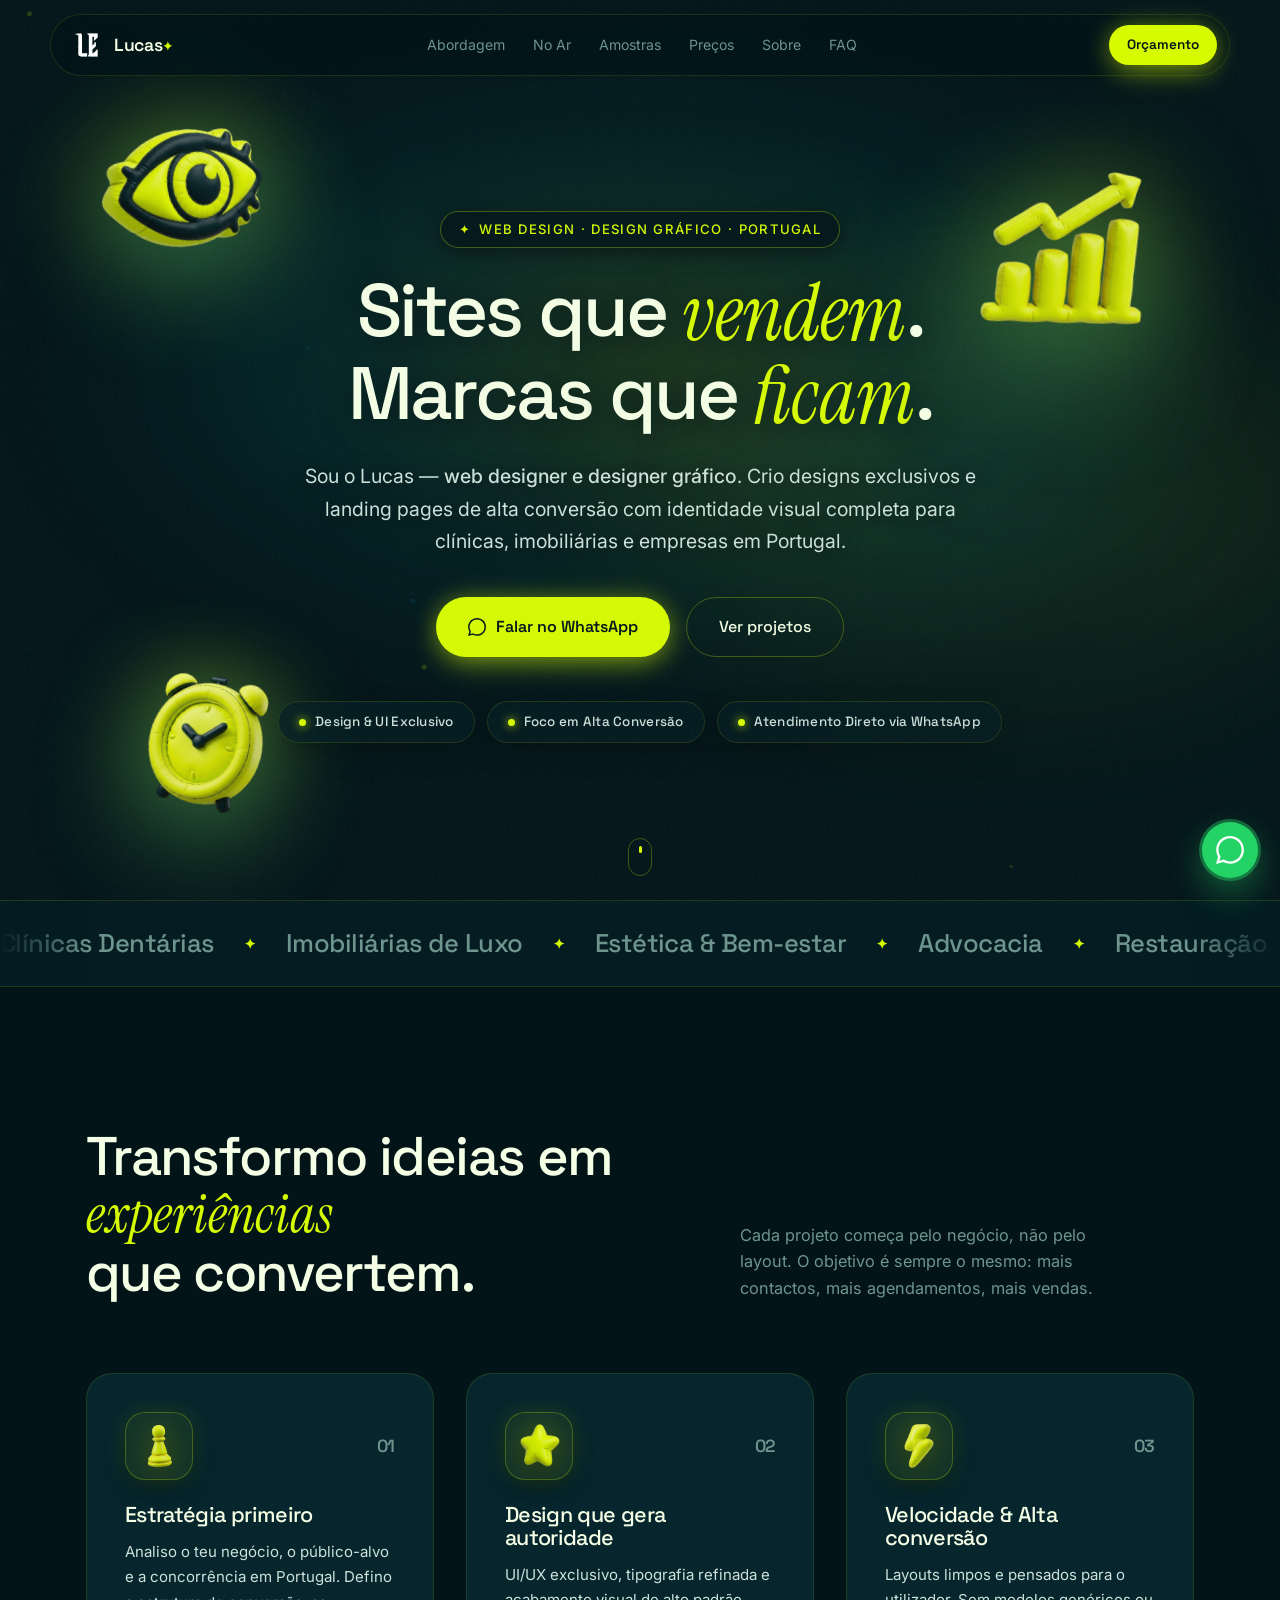
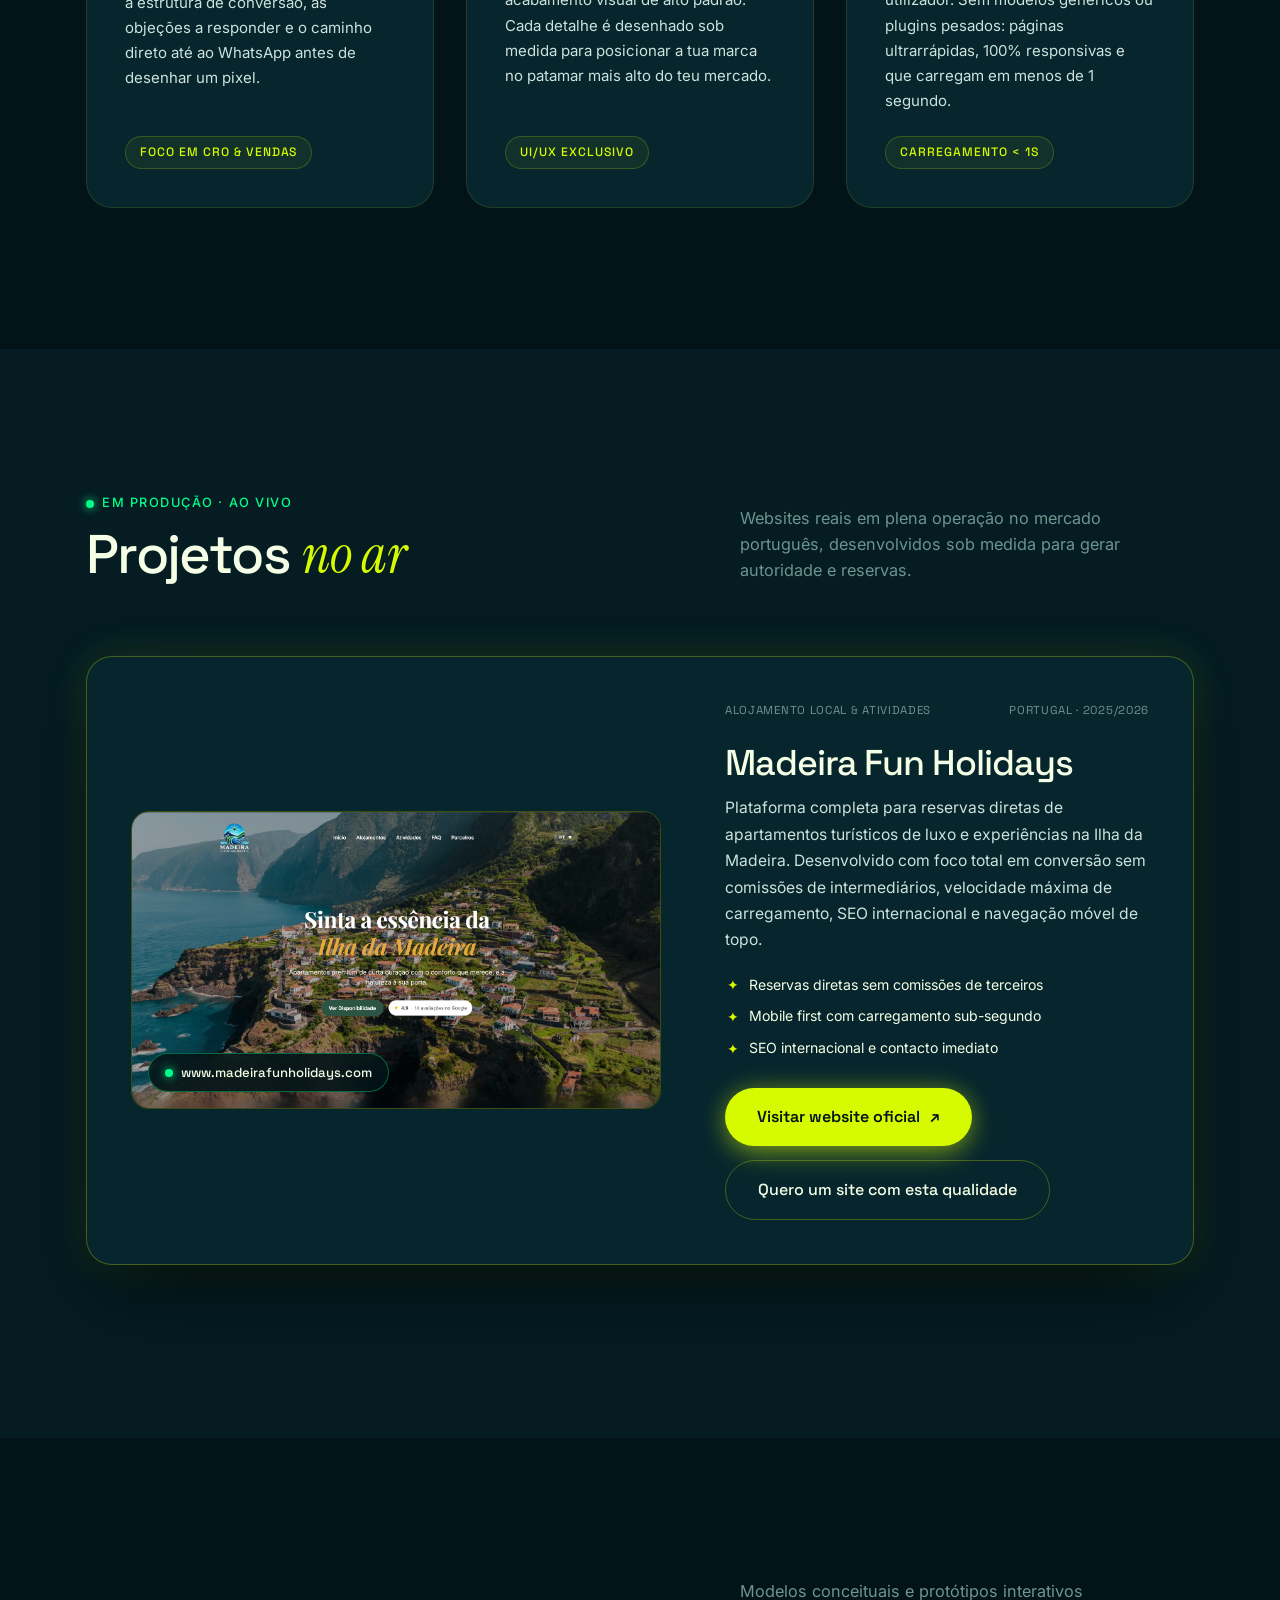
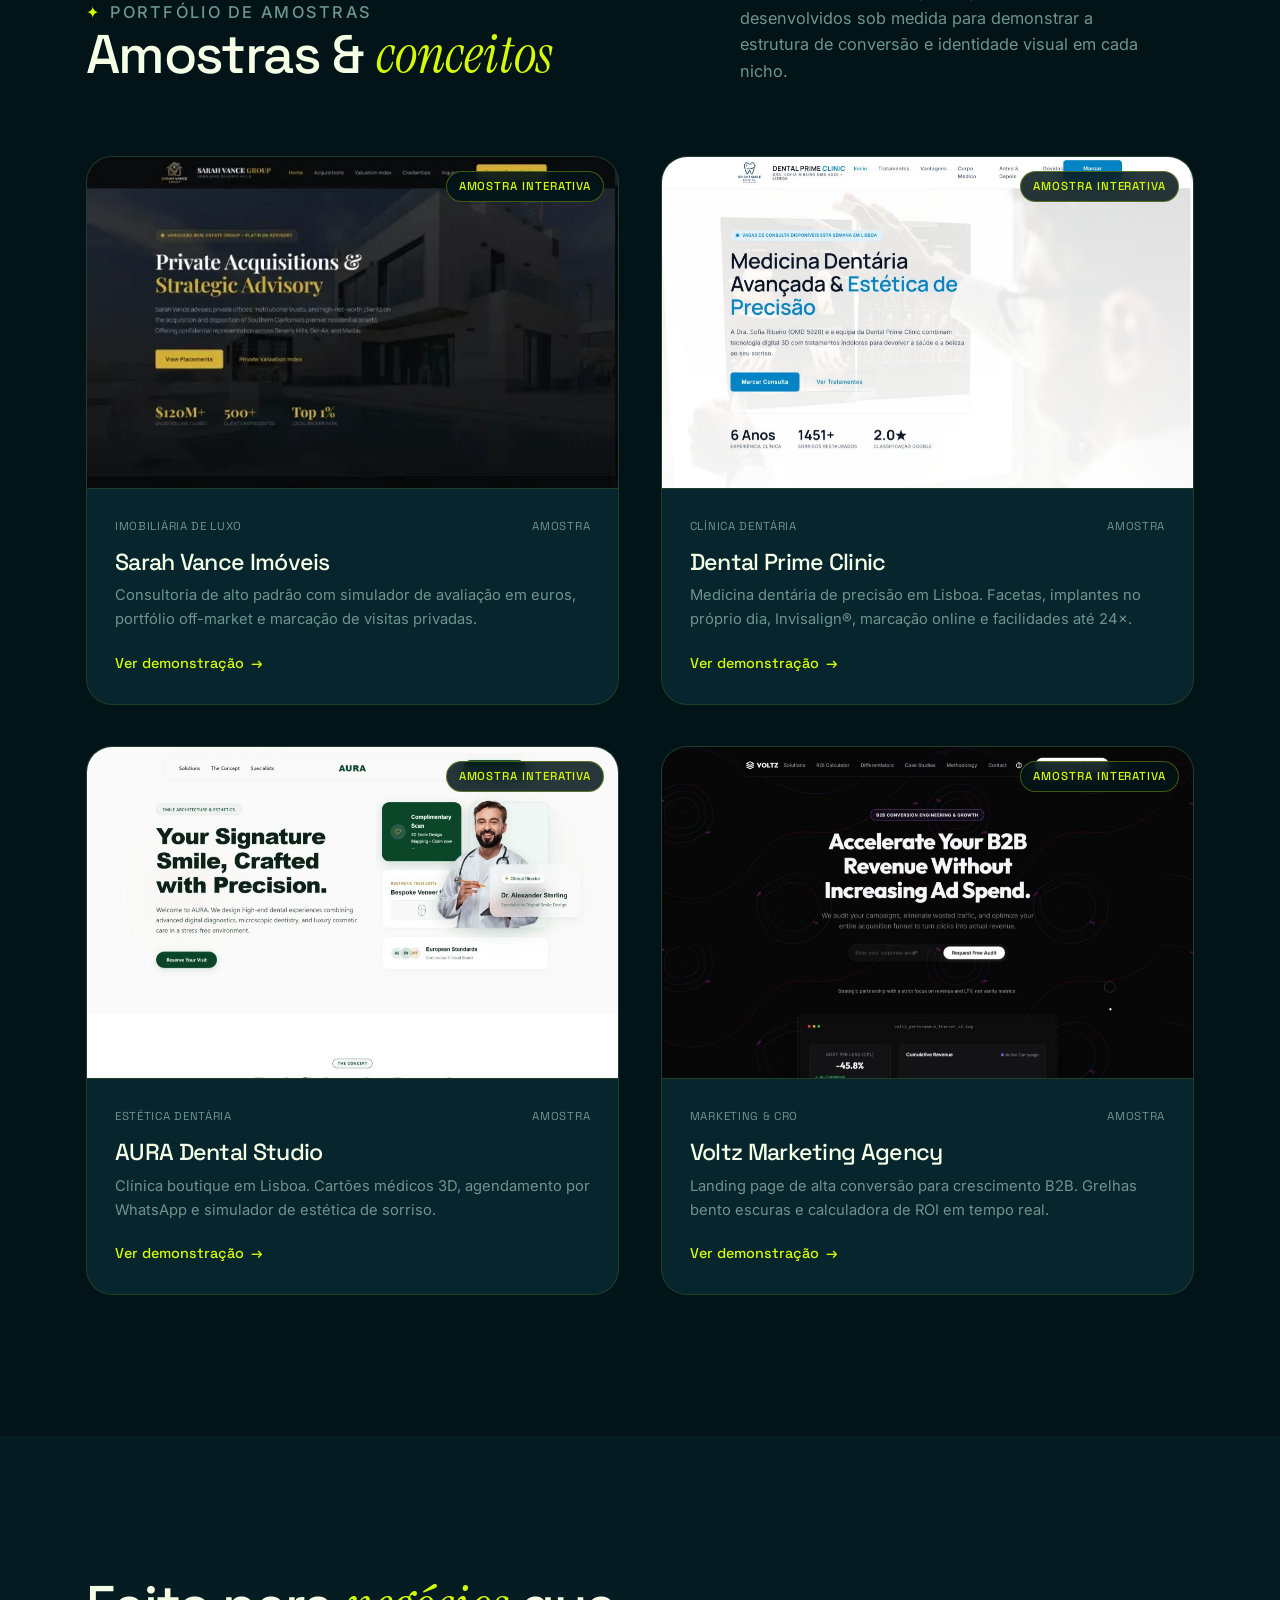
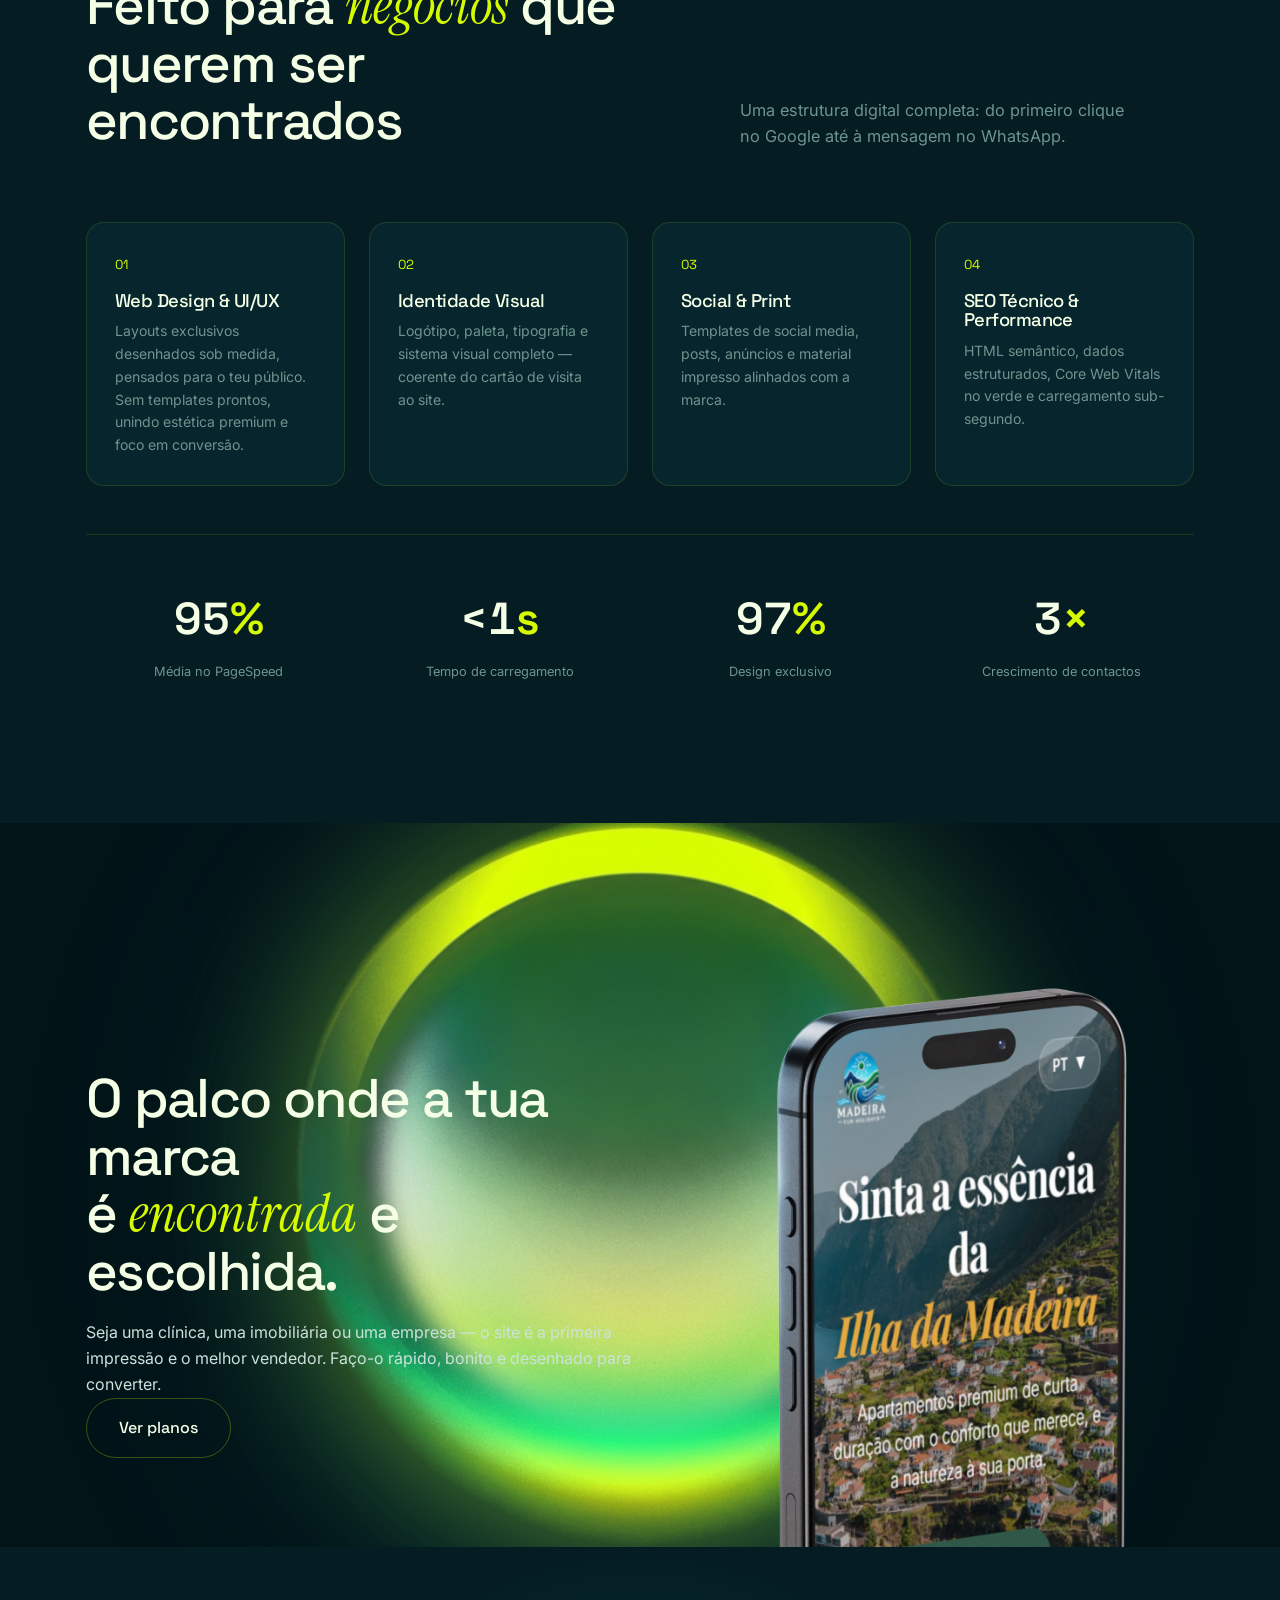
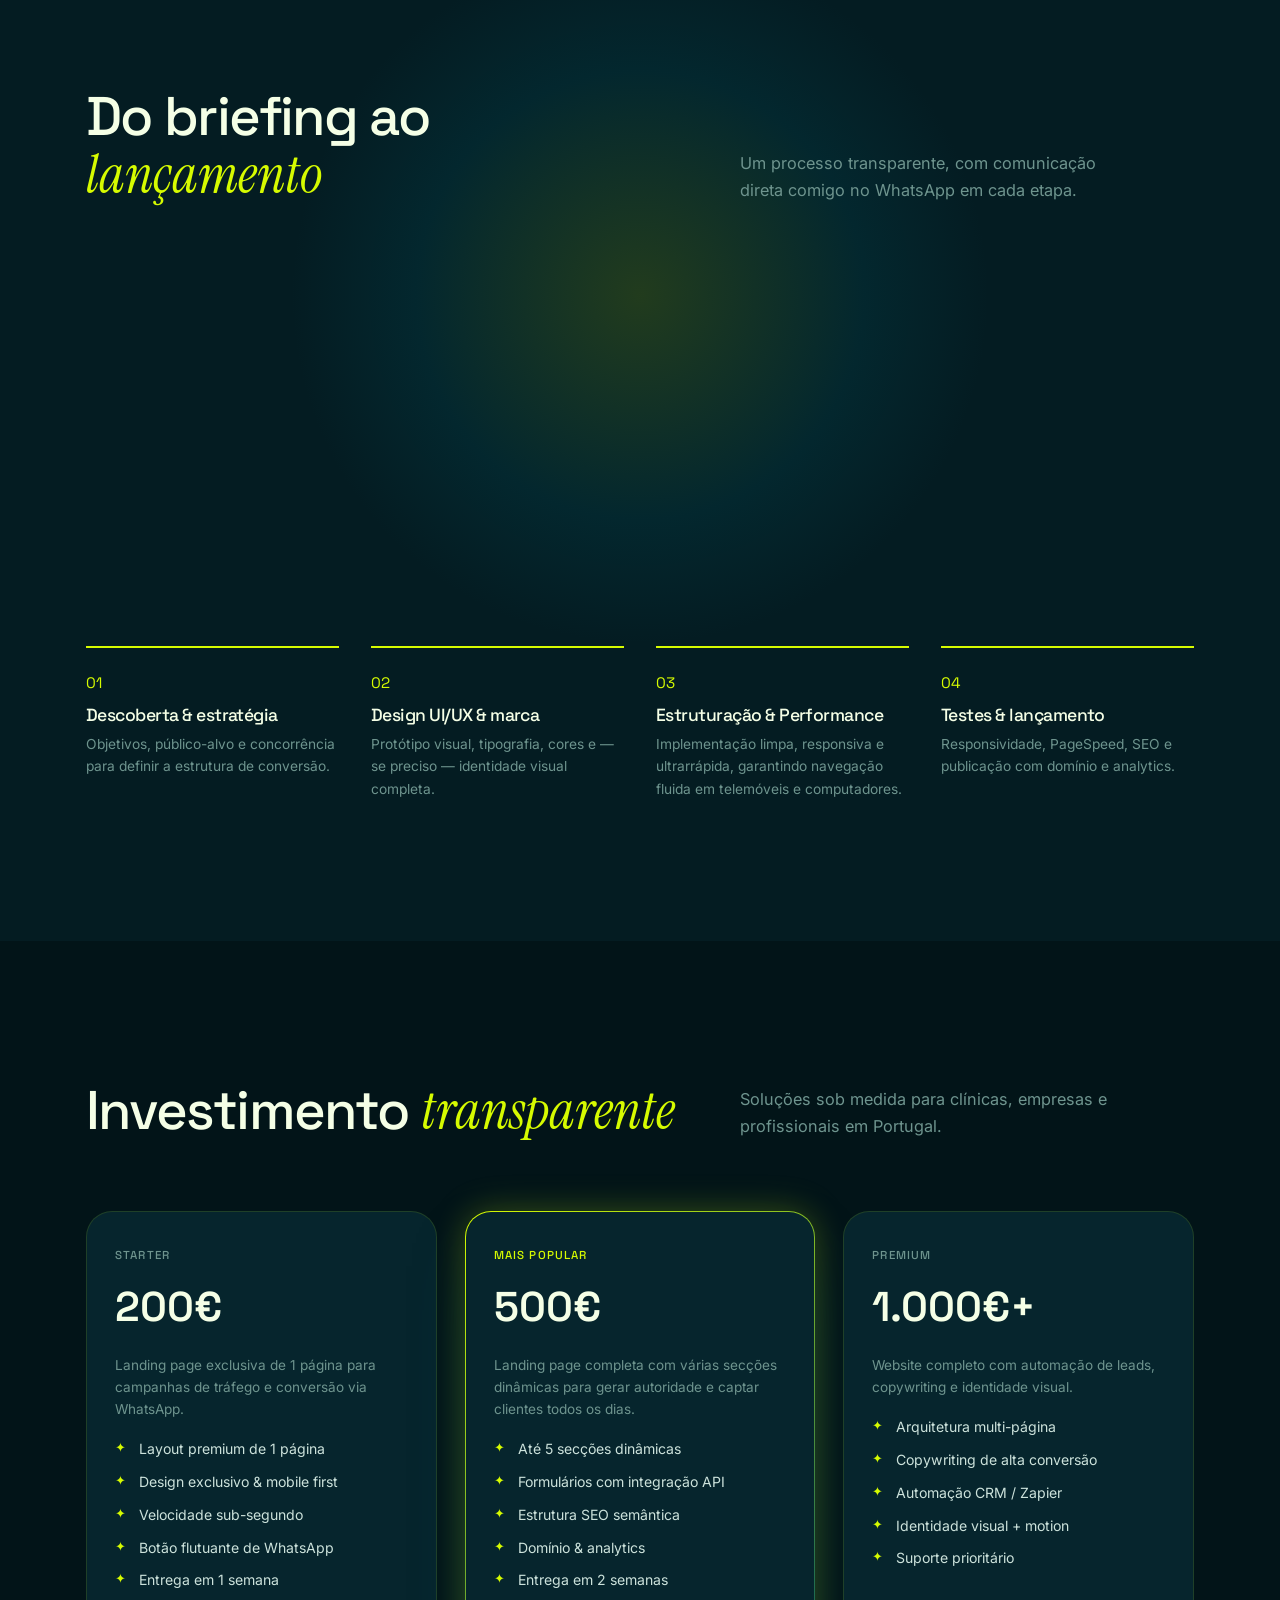
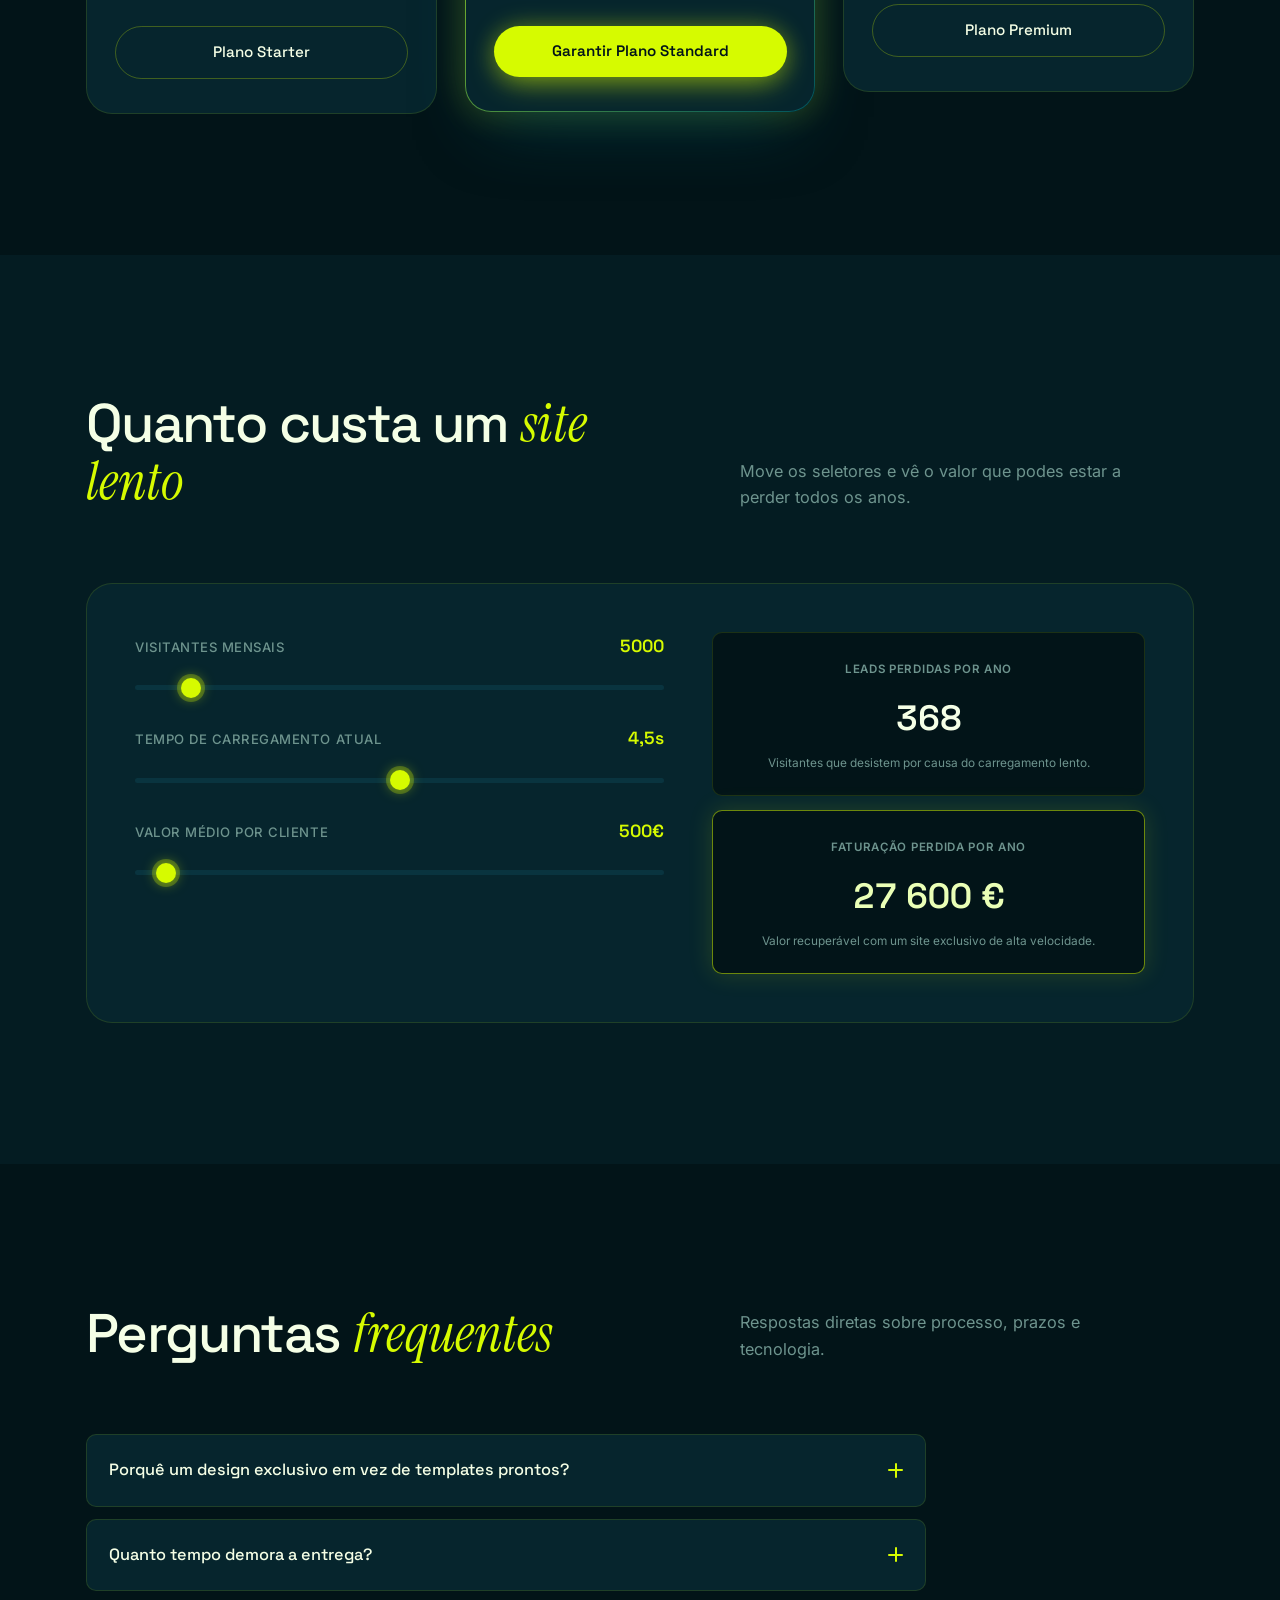
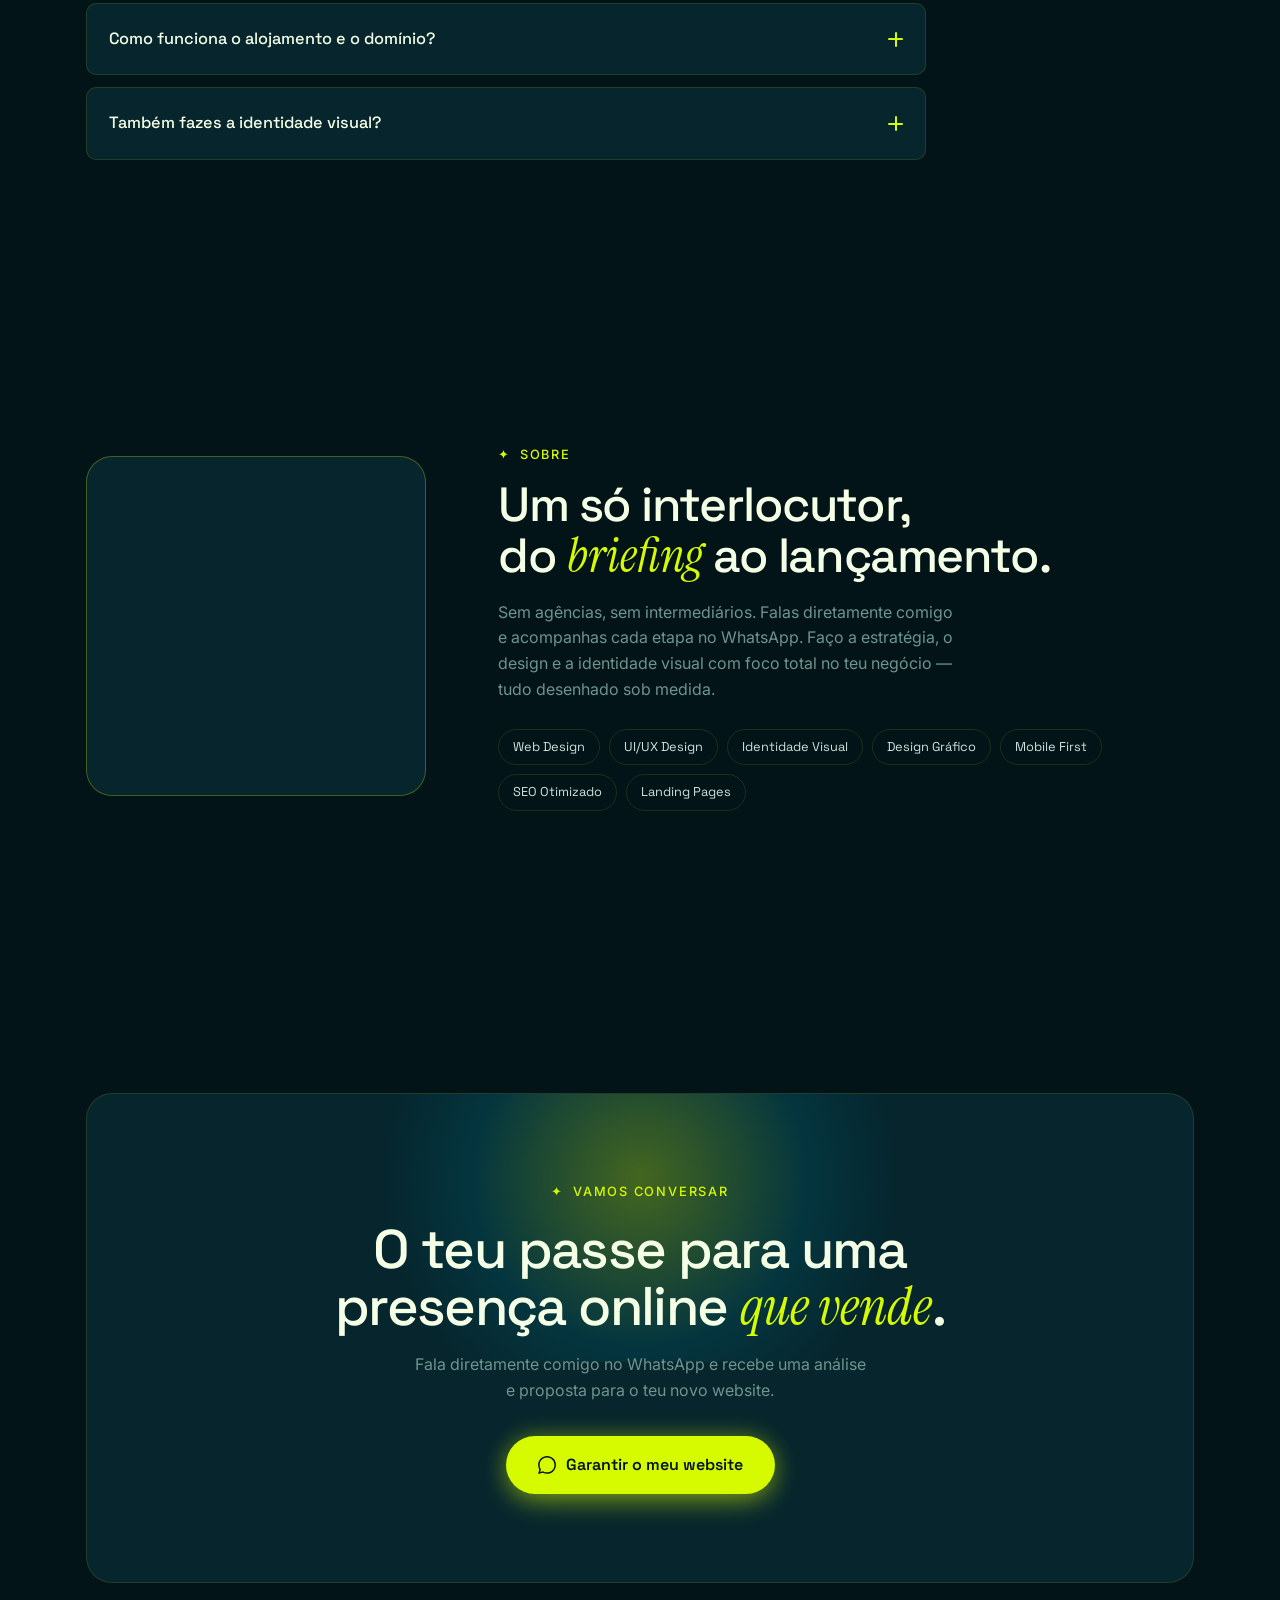
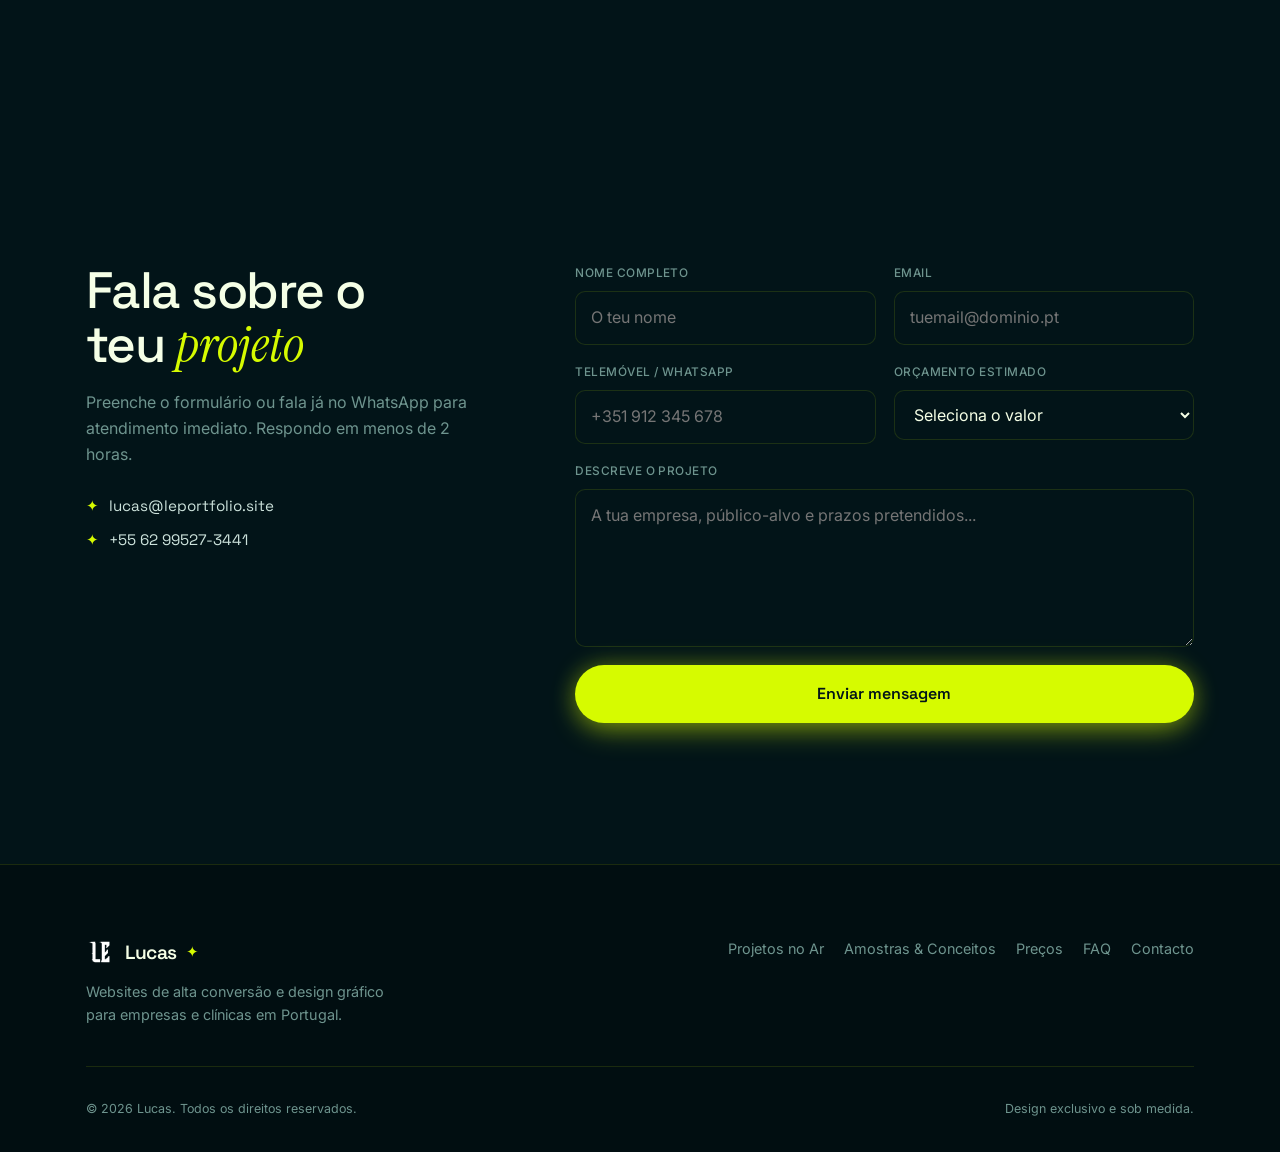
==== commit bc4cce1d: "feat(process): adiciona animacao do foguete sobre o fogo verde com trajetoria colinear e escala ampl" ====
--- a/index.html
+++ b/index.html
@@ -42,7 +42,7 @@
     <link rel="preconnect" href="https://fonts.gstatic.com" crossorigin>
     <link rel="stylesheet" href="https://fonts.googleapis.com/css2?family=Space+Grotesk:wght@400;500;600;700&family=Instrument+Serif:ital@0;1&family=Inter:wght@400;500&display=swap">
 
-    <link rel="stylesheet" href="style.min.css?v=9.0">
+    <link rel="stylesheet" href="style.min.css?v=16.0">
 
     <script>window.WHATSAPP_NUMBER = "5562995273441";</script>
 
@@ -133,8 +133,8 @@
             </a>
             <nav class="nav" aria-label="Navegação principal">
                 <a href="#approach">Abordagem</a>
-                <a href="#work">Projetos</a>
-                <a href="#graphic">Design Gráfico</a>
+                <a href="#work">No Ar</a>
+                <a href="#samples">Amostras</a>
                 <a href="#pricing">Preços</a>
                 <a href="#about">Sobre</a>
                 <a href="#faq">FAQ</a>
@@ -146,8 +146,8 @@
         </div>
         <div class="mobile-nav" id="mobile-nav">
             <a href="#approach">Abordagem</a>
-            <a href="#work">Projetos</a>
-            <a href="#graphic">Design Gráfico</a>
+            <a href="#work">Projetos no Ar</a>
+            <a href="#samples">Amostras &amp; Conceitos</a>
             <a href="#pricing">Preços</a>
             <a href="#calculator">Calculadora ROI</a>
             <a href="#about">Sobre</a>
@@ -162,7 +162,17 @@
         <section class="hero" id="hero">
             <div class="hero-glow hero-glow-red"></div>
             <div class="hero-glow hero-glow-blue"></div>
-            <canvas id="canvas3d" class="canvas-3d" aria-hidden="true"></canvas>
+            <div class="hero-floating-elements" aria-hidden="true">
+                <div class="hero-float-item hero-float-olhos">
+                    <img src="olhos-hero.png" alt="Elemento 3D Olhos de Design e Identidade Visual" width="360" height="360" loading="eager" fetchpriority="high" decoding="async" onerror="if(!this.dataset.retry){this.dataset.retry=1;this.src='image-Photoroom.png';}">
+                </div>
+                <div class="hero-float-item hero-float-grafico">
+                    <img src="grafico-hero.png" alt="Elemento 3D Gráfico de Alta Conversão e Crescimento" width="430" height="430" loading="eager" fetchpriority="high" decoding="async">
+                </div>
+                <div class="hero-float-item hero-float-relogio">
+                    <img src="relogio-hero.png" alt="Elemento 3D Relógio de Velocidade e Agilidade" width="350" height="350" loading="eager" fetchpriority="high" decoding="async">
+                </div>
+            </div>
             <div class="container hero-inner">
                 <p class="eyebrow" data-anim="fade"><span class="star">✦</span> Web design · Design gráfico · Portugal</p>
                 <h1 class="hero-title" data-anim="rise">
@@ -199,7 +209,7 @@
             </div>
         </div>
 
-        <!-- APPROACH — pinned showcase -->
+        <!-- APPROACH -->
         <section class="section approach" id="approach">
             <div class="container">
                 <div class="split-head" data-anim="stagger">
@@ -208,115 +218,143 @@
                     mais contactos, mais agendamentos, mais vendas.</p>
                 </div>
 
-                <div class="showcase">
-                    <div class="showcase-sticky">
-                        <div class="showcase-media">
-                            <img src="realtor-portfolio.jpg" alt="Exemplo de website de alta conversão desenhado sob medida" id="showcase-img" width="1000" height="625">
-                            <div class="showcase-progress"><span id="showcase-bar"></span></div>
-                        </div>
-                    </div>
-                    <div class="showcase-steps">
-                        <article class="showcase-step" data-img="realtor-portfolio.jpg">
-                            <span class="step-index">01</span>
-                            <h3>Estratégia primeiro</h3>
-                            <p>Analiso o teu negócio, o público-alvo e a concorrência em Portugal. Defino a estrutura de
-                            conversão, as objeções a responder e o caminho até ao WhatsApp antes de desenhar um pixel.</p>
-                        </article>
-                        <article class="showcase-step" data-img="aura-portfolio.jpg">
-                            <span class="step-index">02</span>
-                            <h3>Design que gera autoridade</h3>
-                            <p>UI/UX exclusivo, tipografia e cores premium. Se precisares, a identidade visual completa —
-                            logótipo, social media e impressos — para tudo comunicar a mesma coisa.</p>
-                        </article>
-                        <article class="showcase-step" data-img="voltz-portfolio.jpg">
-                            <span class="step-index">03</span>
-                            <h3>Design exclusivo &amp; alta conversão</h3>
-                            <p>Layouts desenhados sob medida e pensados para o utilizador. Sem modelos genéricos ou plugins pesados: páginas limpas, responsivas e que carregam em menos de 1 segundo.</p>
-                        </article>
-                    </div>
-                </div>
-            </div>
-        </section>
-
-        <!-- WORK -->
+                <div class="approach-grid" data-anim="stagger">
+                    <article class="approach-card" style="--i:0">
+                        <div class="approach-card-top">
+                            <div class="approach-icon">
+                                <img src="piao-hero.png" alt="Estratégia e planeamento — Peão 3D" class="approach-3d-icon" width="68" height="68" loading="lazy" decoding="async">
+                            </div>
+                            <span class="approach-index">01</span>
+                        </div>
+                        <h3>Estratégia primeiro</h3>
+                        <p>Analiso o teu negócio, o público-alvo e a concorrência em Portugal. Defino a estrutura de conversão, as objeções a responder e o caminho direto até ao WhatsApp antes de desenhar um pixel.</p>
+                        <div class="approach-tag">Foco em CRO &amp; Vendas</div>
+                    </article>
+
+                    <article class="approach-card" style="--i:1">
+                        <div class="approach-card-top">
+                            <div class="approach-icon">
+                                <img src="estrela-hero.png" alt="Design que gera autoridade — Estrela 3D" class="approach-3d-icon" width="68" height="68" loading="lazy" decoding="async">
+                            </div>
+                            <span class="approach-index">02</span>
+                        </div>
+                        <h3>Design que gera autoridade</h3>
+                        <p>UI/UX exclusivo, tipografia refinada e acabamento visual de alto padrão. Cada detalhe é desenhado sob medida para posicionar a tua marca no patamar mais alto do teu mercado.</p>
+                        <div class="approach-tag">UI/UX Exclusivo</div>
+                    </article>
+
+                    <article class="approach-card" style="--i:2">
+                        <div class="approach-card-top">
+                            <div class="approach-icon">
+                                <img src="raio-hero.png" alt="Velocidade e alta conversão — Raio 3D" class="approach-3d-icon" width="68" height="68" loading="lazy" decoding="async">
+                            </div>
+                            <span class="approach-index">03</span>
+                        </div>
+                        <h3>Velocidade &amp; Alta conversão</h3>
+                        <p>Layouts limpos e pensados para o utilizador. Sem modelos genéricos ou plugins pesados: páginas ultrarrápidas, 100% responsivas e que carregam em menos de 1 segundo.</p>
+                        <div class="approach-tag">Carregamento &lt; 1s</div>
+                    </article>
+                </div>
+            </div>
+        </section>
+
+        <!-- WORK — PROJETOS NO AR -->
         <section class="section section-alt work" id="work">
             <div class="container">
                 <div class="split-head" data-anim="stagger">
-                    <h2>Projetos <i>no ar</i></h2>
-                    <p>Websites desenvolvidos com foco em experiência, velocidade e conversão para o mercado português.</p>
+                    <div>
+                        <div class="badge-live"><span class="pulse-dot"></span> Em produção · Ao vivo</div>
+                        <h2>Projetos <i>no ar</i></h2>
+                    </div>
+                    <p>Websites reais em plena operação no mercado português, desenvolvidos sob medida para gerar autoridade e reservas.</p>
+                </div>
+                <div class="work-featured" data-anim="fade">
+                    <article class="featured-project-card" data-tilt data-cursor="Ver Site">
+                        <a href="https://www.madeirafunholidays.com" target="_blank" rel="noopener" class="featured-shot">
+                            <img src="madeira-portfolio.png" alt="Website Madeira Fun Holidays — alojamentos premium e atividades na Madeira" width="1280" height="720" loading="lazy" decoding="async">
+                            <div class="featured-badge-live">
+                                <span class="live-dot"></span> www.madeirafunholidays.com
+                            </div>
+                        </a>
+                        <div class="featured-info">
+                            <div class="work-meta"><span>Alojamento Local &amp; Atividades</span><span>Portugal · 2025/2026</span></div>
+                            <h3>Madeira Fun Holidays</h3>
+                            <p>Plataforma completa para reservas diretas de apartamentos turísticos de luxo e experiências na Ilha da Madeira. Desenvolvido com foco total em conversão sem comissões de intermediários, velocidade máxima de carregamento, SEO internacional e navegação móvel de topo.</p>
+                            <div class="featured-highlights">
+                                <div class="f-item"><span>✦</span> Reservas diretas sem comissões de terceiros</div>
+                                <div class="f-item"><span>✦</span> Mobile first com carregamento sub-segundo</div>
+                                <div class="f-item"><span>✦</span> SEO internacional e contacto imediato</div>
+                            </div>
+                            <div class="featured-actions">
+                                <a href="https://www.madeirafunholidays.com" target="_blank" rel="noopener" class="btn btn-primary btn-lg magnetic">Visitar website oficial <span>↗</span></a>
+                                <a href="https://wa.me/5562995273441?text=Ol%C3%A1%20Lucas!%20Vi%20o%20site%20da%20Madeira%20Fun%20Holidays%20e%20gostaria%20de%20um%20projeto%20com%20essa%20qualidade." target="_blank" rel="noopener" class="btn btn-ghost btn-lg">Quero um site com esta qualidade</a>
+                            </div>
+                        </div>
+                    </article>
+                </div>
+            </div>
+        </section>
+
+        <!-- SAMPLES — AMOSTRAS & CONCEITOS -->
+        <section class="section samples" id="samples">
+            <div class="container">
+                <div class="split-head" data-anim="stagger">
+                    <div>
+                        <p class="eyebrow"><span class="star">✦</span> Portfólio de Amostras</p>
+                        <h2>Amostras &amp; <i>conceitos</i></h2>
+                    </div>
+                    <p>Modelos conceituais e protótipos interativos desenvolvidos sob medida para demonstrar a estrutura de conversão e identidade visual em cada nicho.</p>
                 </div>
                 <div class="work-grid" data-anim="stagger">
                     <article class="work-card" style="--i:0" data-tilt data-cursor="Ver" data-slide="left">
                         <a href="https://realtorluxury.vercel.app/" target="_blank" rel="noopener" class="work-shot">
+                            <span class="sample-tag">Amostra Interativa</span>
                             <img src="realtor-portfolio.jpg" alt="Sarah Vance — imóveis de luxo em Cascais, Estoril e Lisboa" width="1000" height="625" loading="lazy" decoding="async">
                         </a>
                         <div class="work-info">
-                            <div class="work-meta"><span>Imobiliária de luxo</span><span>2025</span></div>
+                            <div class="work-meta"><span>Imobiliária de luxo</span><span>Amostra</span></div>
                             <h3>Sarah Vance Imóveis</h3>
                             <p>Consultoria de alto padrão com simulador de avaliação em euros, portfólio off-market e marcação de visitas privadas.</p>
-                            <a href="https://realtorluxury.vercel.app/" target="_blank" rel="noopener" class="work-link">Ver ao vivo <span>→</span></a>
+                            <a href="https://realtorluxury.vercel.app/" target="_blank" rel="noopener" class="work-link">Ver demonstração <span>→</span></a>
                         </div>
                     </article>
                     <article class="work-card" style="--i:1" data-tilt data-cursor="Ver" data-slide="right">
                         <a href="https://clinic-dentail.vercel.app/" target="_blank" rel="noopener" class="work-shot">
+                            <span class="sample-tag">Amostra Interativa</span>
                             <img src="oralprestige-portfolio.jpg" alt="Dental Prime Clinic — medicina dentária em Lisboa" width="1000" height="625" loading="lazy" decoding="async">
                         </a>
                         <div class="work-info">
-                            <div class="work-meta"><span>Clínica dentária</span><span>2025</span></div>
+                            <div class="work-meta"><span>Clínica dentária</span><span>Amostra</span></div>
                             <h3>Dental Prime Clinic</h3>
                             <p>Medicina dentária de precisão em Lisboa. Facetas, implantes no próprio dia, Invisalign®, marcação online e facilidades até 24×.</p>
-                            <a href="https://clinic-dentail.vercel.app/" target="_blank" rel="noopener" class="work-link">Ver ao vivo <span>→</span></a>
+                            <a href="https://clinic-dentail.vercel.app/" target="_blank" rel="noopener" class="work-link">Ver demonstração <span>→</span></a>
                         </div>
                     </article>
                     <article class="work-card" style="--i:2" data-tilt data-cursor="Ver" data-slide="left">
                         <a href="https://aura-dental-kappa.vercel.app/" target="_blank" rel="noopener" class="work-shot">
+                            <span class="sample-tag">Amostra Interativa</span>
                             <img src="aura-portfolio.jpg" alt="AURA Dental Studio — clínica boutique em Lisboa" width="1000" height="625" loading="lazy" decoding="async">
                         </a>
                         <div class="work-info">
-                            <div class="work-meta"><span>Estética dentária</span><span>2025</span></div>
+                            <div class="work-meta"><span>Estética dentária</span><span>Amostra</span></div>
                             <h3>AURA Dental Studio</h3>
-                            <p>Clínica boutique em Lisboa. Cartões médicos 3D, agendamento por WhatsApp e simulador de sorriso.</p>
-                            <a href="https://aura-dental-kappa.vercel.app/" target="_blank" rel="noopener" class="work-link">Ver ao vivo <span>→</span></a>
+                            <p>Clínica boutique em Lisboa. Cartões médicos 3D, agendamento por WhatsApp e simulador de estética de sorriso.</p>
+                            <a href="https://aura-dental-kappa.vercel.app/" target="_blank" rel="noopener" class="work-link">Ver demonstração <span>→</span></a>
                         </div>
                     </article>
                     <article class="work-card" style="--i:3" data-tilt data-cursor="Ver" data-slide="right">
                         <a href="https://voltz-three.vercel.app/" target="_blank" rel="noopener" class="work-shot">
+                            <span class="sample-tag">Amostra Interativa</span>
                             <img src="voltz-portfolio.jpg" alt="Voltz — agência de marketing B2B" width="1000" height="625" loading="lazy" decoding="async">
                         </a>
                         <div class="work-info">
-                            <div class="work-meta"><span>Marketing &amp; CRO</span><span>2025</span></div>
+                            <div class="work-meta"><span>Marketing &amp; CRO</span><span>Amostra</span></div>
                             <h3>Voltz Marketing Agency</h3>
                             <p>Landing page de alta conversão para crescimento B2B. Grelhas bento escuras e calculadora de ROI em tempo real.</p>
-                            <a href="https://voltz-three.vercel.app/" target="_blank" rel="noopener" class="work-link">Ver ao vivo <span>→</span></a>
-                        </div>
-                    </article>
-                </div>
-            </div>
-        </section>
-
-        <!-- GRAPHIC -->
-        <section class="section graphic" id="graphic">
-            <div class="container">
-                <div class="split-head" data-anim="stagger">
-                    <h2>A marca antes do <i>clique</i></h2>
-                    <p>Logótipo, identidade visual, social media e impressos. Clica numa peça para ver em grande.</p>
-                </div>
-                <div class="gfx-filters" id="gfx-filters" data-anim="fade">
-                    <button class="gfx-filter is-active" data-filter="all">Todos</button>
-                    <button class="gfx-filter" data-filter="identidade">Identidade</button>
-                    <button class="gfx-filter" data-filter="social">Social</button>
-                    <button class="gfx-filter" data-filter="print">Print</button>
-                    <button class="gfx-filter" data-filter="mockup">Mockups</button>
-                </div>
-                <div class="gfx-grid" id="gfx-grid" data-anim="stagger">
-                    <figure class="gfx-card" data-cat="identidade" style="--i:0" data-cursor="Zoom"><img src="assets/gfx/gfx-identidade-1.svg?v=5.0" alt="Prancha de identidade visual" width="1600" height="1200" loading="lazy"><figcaption>Identidade · Prancha de marca</figcaption></figure>
-                    <figure class="gfx-card" data-cat="social" style="--i:1" data-cursor="Zoom"><img src="assets/gfx/gfx-social-1.svg?v=5.0" alt="Post para redes sociais" width="1080" height="1350" loading="lazy"><figcaption>Social · Post / carrossel</figcaption></figure>
-                    <figure class="gfx-card" data-cat="mockup" style="--i:2" data-cursor="Zoom"><img src="assets/gfx/gfx-mockup-1.svg?v=5.0" alt="Mockup de aplicação da marca" width="1600" height="1200" loading="lazy"><figcaption>Mockup · Aplicação da marca</figcaption></figure>
-                    <figure class="gfx-card" data-cat="identidade" style="--i:3" data-cursor="Zoom"><img src="assets/gfx/gfx-identidade-2.svg?v=5.0" alt="Logótipo e grelha de construção" width="1600" height="1200" loading="lazy"><figcaption>Identidade · Logo &amp; grelha</figcaption></figure>
-                    <figure class="gfx-card" data-cat="print" style="--i:4" data-cursor="Zoom"><img src="assets/gfx/gfx-print-1.svg?v=5.0" alt="Cartaz impresso" width="1000" height="1414" loading="lazy"><figcaption>Print · Cartaz / flyer</figcaption></figure>
-                    <figure class="gfx-card" data-cat="social" style="--i:5" data-cursor="Zoom"><img src="assets/gfx/gfx-social-2.svg?v=5.0" alt="Story e anúncio para redes sociais" width="1080" height="1350" loading="lazy"><figcaption>Social · Story / anúncio</figcaption></figure>
-                </div>
-                <p class="gfx-note" data-anim="fade">Imagens de exemplo — substituídas pelas artes reais do Lucas.</p>
+                            <a href="https://voltz-three.vercel.app/" target="_blank" rel="noopener" class="work-link">Ver demonstração <span>→</span></a>
+                        </div>
+                    </article>
+                </div>
             </div>
         </section>
 
@@ -361,6 +399,9 @@
         <!-- STATEMENT + phone -->
         <section class="section statement" id="statement">
             <div class="statement-glow"></div>
+            <div class="statement-sol-center" aria-hidden="true">
+                <img src="sol-hero.png" alt="" width="720" height="960" loading="lazy" decoding="async">
+            </div>
             <div class="container statement-inner">
                 <div class="statement-text" data-anim="stagger">
                     <h2>O palco onde a tua marca<br>é <i>encontrada</i> e escolhida.</h2>
@@ -378,12 +419,27 @@
         <section class="section section-alt process" id="process">
             <div class="process-wave-glow" aria-hidden="true"></div>
             <div class="container process-wrap">
-                <div class="process-wave-art" aria-hidden="true">
-                    <img src="soll-hero.png" alt="" width="512" height="400" loading="lazy" decoding="async">
-                </div>
                 <div class="split-head" data-anim="stagger">
                     <h2>Do briefing ao <i>lançamento</i></h2>
                     <p>Um processo transparente, com comunicação direta comigo no WhatsApp em cada etapa.</p>
+                </div>
+                <div class="process-wave-art process-flight-stage" aria-hidden="true">
+                    <svg class="liquid-filter-svg" aria-hidden="true" style="position:absolute;width:0;height:0;pointer-events:none;overflow:hidden;">
+                        <defs>
+                            <filter id="liquidWaveFilter" x="-25%" y="-25%" width="150%" height="150%" color-interpolation-filters="sRGB">
+                                <feTurbulence type="fractalNoise" baseFrequency="0.015 0.025" numOctaves="3" result="liquidNoise">
+                                    <animate attributeName="baseFrequency" dur="8s" values="0.012 0.02;0.022 0.038;0.016 0.022;0.024 0.034;0.012 0.02" repeatCount="indefinite" />
+                                </feTurbulence>
+                                <feDisplacementMap in="SourceGraphic" in2="liquidNoise" scale="22" xChannelSelector="R" yChannelSelector="G" result="displacedWave" />
+                            </filter>
+                        </defs>
+                    </svg>
+                    <div class="process-rocket-vessel">
+                        <div class="process-flame-wrap">
+                            <img class="process-flame-img" src="soll-hero.png" alt="" width="520" height="406" loading="lazy" decoding="async">
+                        </div>
+                        <img class="process-rocket-img" src="foguete-hero.png" alt="Foguete em alta velocidade" width="1024" height="559" loading="lazy" decoding="async">
+                    </div>
                 </div>
                 <ol class="process-list" data-anim="stagger">
                     <li style="--i:0"><span>01</span><h3>Descoberta &amp; estratégia</h3><p>Objetivos, público-alvo e concorrência para definir a estrutura de conversão.</p></li>
@@ -532,9 +588,6 @@
             <div class="container">
                 <div class="cta" data-anim="fade">
                     <div class="cta-glow" aria-hidden="true"></div>
-                    <div class="cta-sol-art" aria-hidden="true">
-                        <img src="sol-hero.png" alt="" width="360" height="480" loading="lazy" decoding="async">
-                    </div>
                     <div class="cta-content">
                         <p class="eyebrow"><span class="star">✦</span> Vamos conversar</p>
                         <h2>O teu passe para uma presença online <i>que vende</i>.</h2>
@@ -599,8 +652,8 @@
                     <p>Websites de alta conversão e design gráfico para empresas e clínicas em Portugal.</p>
                 </div>
                 <nav class="footer-nav" aria-label="Rodapé">
-                    <a href="#work">Projetos</a>
-                    <a href="#graphic">Design Gráfico</a>
+                    <a href="#work">Projetos no Ar</a>
+                    <a href="#samples">Amostras &amp; Conceitos</a>
                     <a href="#pricing">Preços</a>
                     <a href="#faq">FAQ</a>
                     <a href="#contact">Contacto</a>
@@ -617,17 +670,8 @@
         <svg width="28" height="28" viewBox="0 0 24 24" fill="currentColor" aria-hidden="true"><path d="M.057 24l1.687-6.163c-1.041-1.804-1.588-3.849-1.587-5.946.003-6.556 5.338-11.891 11.893-11.891 3.181.001 6.167 1.24 8.413 3.488 2.245 2.248 3.481 5.236 3.48 8.414-.003 6.557-5.338 11.892-11.893 11.892-1.99-.001-3.951-.5-5.688-1.448l-6.305 1.654zm6.597-3.807c1.676.995 3.276 1.591 5.392 1.592 5.448 0 9.886-4.434 9.889-9.885.002-5.462-4.415-9.89-9.881-9.892-5.452 0-9.887 4.434-9.889 9.884-.001 2.225.651 3.891 1.746 5.634l-1.003 3.66 3.746-.983z"/></svg>
     </a>
 
-    <dialog class="lightbox" id="lightbox" aria-label="Visualização da peça">
-        <button class="lightbox-close" id="lightbox-close" aria-label="Fechar">&times;</button>
-        <button class="lightbox-nav prev" id="lightbox-prev" aria-label="Anterior">&#8249;</button>
-        <img id="lightbox-img" alt="">
-        <button class="lightbox-nav next" id="lightbox-next" aria-label="Seguinte">&#8250;</button>
-        <p class="lightbox-cap" id="lightbox-cap"></p>
-    </dialog>
-
-    <script src="three.min.js"></script>
     <script src="gsap.min.js"></script>
     <script src="ScrollTrigger.min.js"></script>
-    <script src="script.min.js?v=8.0"></script>
+    <script src="script.min.js?v=13.0"></script>
 </body>
 </html>
--- a/style.min.css
+++ b/style.min.css
@@ -276,27 +276,176 @@
     max-width: 900px;
     margin: 0 auto;
 }
-.canvas-3d {
+/* Hero Floating 3D Elements */
+.hero-floating-elements {
     position: absolute;
     inset: 0;
     width: 100%;
     height: 100%;
     pointer-events: none;
     z-index: 1;
-    overflow: hidden;
-    mask-image: radial-gradient(ellipse 62% 52% at 50% 48%, transparent 30%, black 75%);
-    -webkit-mask-image: radial-gradient(ellipse 62% 52% at 50% 48%, transparent 30%, black 75%);
-}
-.hero-glow { position: absolute; border-radius: 50%; pointer-events: none; z-index: 0; }
+}
+
+.hero-float-item {
+    position: absolute;
+    pointer-events: none;
+    user-select: none;
+    will-change: transform;
+    transition: transform 0.2s cubic-bezier(0.16, 1, 0.3, 1);
+}
+
+.hero-float-item img {
+    width: 100%;
+    height: auto;
+    display: block;
+    transform-origin: center center;
+}
+
+/* Olhos - Top Left: frames headline closely and prominently */
+.hero-float-olhos {
+    top: clamp(60px, 11vh, 140px);
+    left: calc(50% - min(48vw, 620px));
+    width: clamp(220px, 25vw, 360px);
+    z-index: 3;
+}
+.hero-float-olhos img {
+    filter: drop-shadow(0 25px 50px rgba(0, 84, 95, 0.65)) drop-shadow(0 0 45px rgba(214, 251, 0, 0.4));
+    transform: rotate(-10deg);
+    animation: floatBobbingOlhos 7s ease-in-out infinite alternate;
+}
+
+/* Gráfico - Right: bold and elevated beside the headline */
+.hero-float-grafico {
+    top: clamp(100px, 16vh, 210px);
+    right: calc(50% - min(48vw, 620px));
+    width: clamp(260px, 29vw, 430px);
+    z-index: 3;
+}
+.hero-float-grafico img {
+    filter: drop-shadow(0 30px 60px rgba(0, 84, 95, 0.7)) drop-shadow(0 0 50px rgba(214, 251, 0, 0.45));
+    transform: rotate(6deg);
+    animation: floatBobbingGrafico 8s ease-in-out infinite alternate;
+}
+
+/* Relógio - Bottom Left: anchors the lower hero below text */
+.hero-float-relogio {
+    bottom: clamp(40px, 8vh, 110px);
+    left: calc(50% - min(47vw, 590px));
+    width: clamp(210px, 24vw, 350px);
+    z-index: 3;
+}
+.hero-float-relogio img {
+    filter: drop-shadow(0 25px 50px rgba(0, 84, 95, 0.65)) drop-shadow(0 0 40px rgba(214, 251, 0, 0.4));
+    transform: rotate(12deg);
+    animation: floatBobbingRelogio 7.5s ease-in-out infinite alternate;
+}
+
+@keyframes floatBobbingOlhos {
+    0% { transform: translateY(0) rotate(-10deg) scale(1); }
+    50% { transform: translateY(-22px) rotate(-6deg) scale(1.03); }
+    100% { transform: translateY(0) rotate(-10deg) scale(1); }
+}
+
+@keyframes floatBobbingGrafico {
+    0% { transform: translateY(0) rotate(6deg) scale(1); }
+    50% { transform: translateY(-26px) rotate(2deg) scale(1.04); }
+    100% { transform: translateY(0) rotate(6deg) scale(1); }
+}
+
+@keyframes floatBobbingRelogio {
+    0% { transform: translateY(0) rotate(12deg) scale(1); }
+    50% { transform: translateY(-18px) rotate(7deg) scale(1.03); }
+    100% { transform: translateY(0) rotate(12deg) scale(1); }
+}
+
+@media (max-width: 1200px) {
+    .hero-float-olhos {
+        top: clamp(60px, 9vh, 110px);
+        left: calc(50% - min(47vw, 500px));
+        width: clamp(160px, 21vw, 240px);
+    }
+    .hero-float-grafico {
+        top: clamp(100px, 14vh, 170px);
+        right: calc(50% - min(47vw, 500px));
+        width: clamp(180px, 23vw, 280px);
+    }
+    .hero-float-relogio {
+        bottom: clamp(30px, 6vh, 80px);
+        left: calc(50% - min(46vw, 470px));
+        width: clamp(160px, 20vw, 230px);
+    }
+}
+
+@media (max-width: 900px) {
+    .hero-float-olhos {
+        top: 6%;
+        left: -10px;
+        width: clamp(110px, 18vw, 150px);
+        opacity: 0.85;
+    }
+    .hero-float-grafico {
+        top: 14%;
+        right: -10px;
+        width: clamp(120px, 20vw, 170px);
+        opacity: 0.85;
+    }
+    .hero-float-relogio {
+        bottom: 5%;
+        left: -10px;
+        width: clamp(110px, 18vw, 150px);
+        opacity: 0.85;
+    }
+}
+
+@media (max-width: 580px) {
+    .hero-float-olhos {
+        top: 6%;
+        left: -16px;
+        width: 88px;
+        opacity: 0.65;
+    }
+    .hero-float-grafico {
+        top: 15%;
+        right: -16px;
+        width: 98px;
+        opacity: 0.65;
+    }
+    .hero-float-relogio {
+        bottom: 4%;
+        left: -16px;
+        width: 88px;
+        opacity: 0.65;
+    }
+}
+/* Hero Ambient Lighting — Expansive & Cinematic */
+.hero-glow {
+    position: absolute;
+    pointer-events: none;
+    z-index: 0;
+    will-change: transform, opacity;
+}
+
+/* Central expansive aura: covers the entire title and center space with zero harsh edges */
 .hero-glow-red {
-    width: 48vw; height: 48vw; max-width: 600px; max-height: 600px;
-    background: radial-gradient(circle, rgba(214, 251, 0, 0.28) 0%, rgba(0, 84, 95, 0.22) 45%, transparent 70%);
-    top: -6%; left: -4%;
-}
+    width: clamp(800px, 92vw, 1500px);
+    height: clamp(600px, 75vh, 900px);
+    top: 40%;
+    left: 50%;
+    transform: translate(-50%, -50%);
+    background: radial-gradient(ellipse 65% 55% at 50% 50%, rgba(214, 251, 0, 0.20) 0%, rgba(0, 84, 95, 0.32) 45%, transparent 74%);
+    filter: blur(85px);
+    opacity: 0.9;
+}
+
+/* Secondary wide atmospheric depth on the right */
 .hero-glow-blue {
-    width: 52vw; height: 52vw; max-width: 660px; max-height: 660px;
-    background: radial-gradient(circle, rgba(0, 84, 95, 0.40) 0%, rgba(214, 251, 0, 0.12) 45%, transparent 70%);
-    top: 4%; right: -8%;
+    width: clamp(700px, 75vw, 1200px);
+    height: clamp(550px, 65vh, 850px);
+    top: 25%;
+    right: -12%;
+    background: radial-gradient(ellipse 60% 50% at 55% 45%, rgba(0, 84, 95, 0.42) 0%, rgba(214, 251, 0, 0.12) 42%, transparent 72%);
+    filter: blur(100px);
+    opacity: 0.85;
 }
 
 .hero .eyebrow {
@@ -420,81 +569,257 @@
 .split-head h2 { font-size: clamp(1.9rem, 3.4vw + 1rem, 3.4rem); }
 .split-head p { color: var(--muted); font-size: 1.02rem; max-width: 40ch; }
 
-/* 10. SHOWCASE (pinned) =============================================== */
-.showcase {
+/* 10. APPROACH CARDS ================================================= */
+.approach-grid {
     display: grid;
-    grid-template-columns: 1fr 1fr;
-    gap: clamp(2rem, 6vw, 5rem);
-    align-items: start;
-}
-.showcase-sticky {
-    position: -webkit-sticky;
-    position: sticky;
-    top: 100px;
-    align-self: start;
-    height: clamp(400px, 66vh, 580px);
-}
-.showcase-media {
-    position: relative;
-    width: 100%;
-    height: 100%;
+    grid-template-columns: repeat(3, 1fr);
+    gap: clamp(1.25rem, 2.5vw, 2rem);
+    margin-top: clamp(2rem, 4vw, 3.5rem);
+}
+.approach-card {
+    background: var(--ink-card);
+    border: 1px solid var(--line);
+    border-radius: var(--r-lg);
+    padding: clamp(26px, 3.5vw, 38px);
+    display: flex;
+    flex-direction: column;
+    position: relative;
+    overflow: hidden;
+    transition: transform 0.4s var(--ease-out), border-color 0.35s, box-shadow 0.4s;
+}
+.approach-card::before {
+    content: '';
+    position: absolute;
+    top: 0;
+    left: 0;
+    right: 0;
+    height: 2px;
+    background: linear-gradient(90deg, transparent, rgba(214, 251, 0, 0.4), transparent);
+    opacity: 0;
+    transition: opacity 0.35s;
+}
+.approach-card:hover {
+    transform: translateY(-8px);
+    border-color: var(--line-2);
+    box-shadow: 0 24px 50px -15px rgba(0, 0, 0, 0.7), 0 0 30px rgba(214, 251, 0, 0.12);
+}
+.approach-card:hover::before {
+    opacity: 1;
+}
+.approach-card-top {
+    display: flex;
+    align-items: center;
+    justify-content: space-between;
+    margin-bottom: 24px;
+}
+.approach-icon {
+    width: 68px;
+    height: 68px;
+    border-radius: 20px;
+    background: rgba(214, 251, 0, 0.07);
+    border: 1px solid rgba(214, 251, 0, 0.25);
+    display: flex;
+    align-items: center;
+    justify-content: center;
+    position: relative;
+    box-shadow: 0 8px 24px -6px rgba(0, 0, 0, 0.5), 0 0 25px rgba(214, 251, 0, 0.14);
+    transition: transform 0.4s var(--ease-spring), background-color 0.3s, border-color 0.3s, box-shadow 0.35s;
+}
+.approach-3d-icon {
+    width: 54px;
+    height: 54px;
+    object-fit: contain;
+    display: block;
+    filter: drop-shadow(0 6px 14px rgba(0, 0, 0, 0.45)) drop-shadow(0 0 12px rgba(214, 251, 0, 0.28));
+    transition: transform 0.45s var(--ease-spring), filter 0.35s;
+    user-select: none;
+    pointer-events: none;
+}
+.approach-card:hover .approach-icon {
+    transform: translateY(-3px) scale(1.08);
+    background: rgba(214, 251, 0, 0.12);
+    border-color: rgba(214, 251, 0, 0.45);
+    box-shadow: 0 12px 30px -8px rgba(0, 0, 0, 0.6), 0 0 30px rgba(214, 251, 0, 0.28);
+}
+.approach-card:hover .approach-3d-icon {
+    transform: scale(1.18) rotate(-6deg);
+    filter: drop-shadow(0 10px 20px rgba(0, 0, 0, 0.5)) drop-shadow(0 0 22px rgba(214, 251, 0, 0.55));
+}
+.approach-index {
+    font-family: 'Space Grotesk', sans-serif;
+    font-weight: 600;
+    font-size: 1.1rem;
+    color: var(--muted);
+    letter-spacing: -0.02em;
+}
+.approach-card h3 {
+    font-size: 1.35rem;
+    margin-bottom: 12px;
+    color: var(--white);
+}
+.approach-card p {
+    font-size: 0.94rem;
+    color: var(--sky);
+    line-height: 1.68;
+    flex-grow: 1;
+    margin-bottom: 22px;
+}
+.approach-tag {
+    align-self: flex-start;
+    font-family: 'Space Grotesk', sans-serif;
+    font-size: 0.76rem;
+    font-weight: 500;
+    letter-spacing: 0.08em;
+    text-transform: uppercase;
+    color: var(--baby);
+    padding: 6px 14px;
+    border-radius: 100px;
+    background: rgba(214, 251, 0, 0.06);
+    border: 1px solid rgba(214, 251, 0, 0.2);
+}
+
+@media (max-width: 960px) {
+    .approach-grid {
+        grid-template-columns: 1fr;
+        gap: 1.5rem;
+    }
+}
+
+/* 11. WORK & SAMPLES ================================================= */
+.badge-live {
+    display: inline-flex;
+    align-items: center;
+    gap: 8px;
+    font-size: 0.8rem;
+    font-weight: 500;
+    letter-spacing: 0.12em;
+    text-transform: uppercase;
+    color: #00ff88;
+    margin-bottom: 12px;
+}
+.pulse-dot, .live-dot {
+    width: 8px;
+    height: 8px;
+    border-radius: 50%;
+    background: #00ff88;
+    box-shadow: 0 0 10px #00ff88;
+    animation: livePulse 2s infinite;
+}
+@keyframes livePulse {
+    0% { transform: scale(0.95); box-shadow: 0 0 0 0 rgba(0, 255, 136, 0.7); }
+    70% { transform: scale(1); box-shadow: 0 0 0 8px rgba(0, 255, 136, 0); }
+    100% { transform: scale(0.95); box-shadow: 0 0 0 0 rgba(0, 255, 136, 0); }
+}
+
+/* Featured Live Project Card */
+.work-featured {
+    margin-bottom: 2rem;
+}
+.featured-project-card {
+    display: grid;
+    grid-template-columns: 1.25fr 1fr;
+    gap: clamp(2rem, 5vw, 4rem);
+    align-items: center;
+    background: var(--ink-card);
     border: 1px solid var(--line-2);
     border-radius: var(--r-lg);
+    padding: clamp(24px, 4vw, 44px);
+    box-shadow: 0 30px 80px -20px rgba(0, 0, 0, 0.8), 0 0 40px rgba(214, 251, 0, 0.12);
+    position: relative;
     overflow: hidden;
-    background: var(--ink-card);
-    box-shadow: 0 30px 60px -20px rgba(0, 0, 0, .7);
-}
-.showcase-media img {
+}
+.featured-shot {
+    position: relative;
+    border-radius: var(--r);
+    overflow: hidden;
+    border: 1px solid rgba(214, 251, 0, 0.25);
+    background: #011317;
+    display: block;
+    aspect-ratio: 16 / 9;
+}
+.featured-shot img {
     width: 100%;
     height: 100%;
     object-fit: cover;
     object-position: top center;
-    transition: opacity 0.35s var(--ease);
-}
-.showcase-progress {
-    position: absolute;
-    left: 0;
-    right: 0;
-    bottom: 0;
-    height: 4px;
-    background: var(--line);
-    z-index: 5;
-}
-.showcase-progress span {
-    display: block;
-    height: 100%;
-    width: 33.33%;
-    background: var(--ember);
-    transition: width .35s var(--ease);
-}
-.showcase-steps {
+    transition: transform 0.6s var(--ease-out);
+}
+.featured-shot:hover img {
+    transform: scale(1.03);
+}
+.featured-badge-live {
+    position: absolute;
+    bottom: 16px;
+    left: 16px;
+    display: inline-flex;
+    align-items: center;
+    gap: 8px;
+    padding: 8px 16px;
+    border-radius: 100px;
+    background: rgba(2, 20, 24, 0.88);
+    backdrop-filter: blur(12px);
+    -webkit-backdrop-filter: blur(12px);
+    border: 1px solid rgba(0, 255, 136, 0.35);
+    color: var(--white);
+    font-family: 'Space Grotesk', sans-serif;
+    font-size: 0.82rem;
+    font-weight: 500;
+}
+.featured-info {
     display: flex;
     flex-direction: column;
 }
-.showcase-step {
-    min-height: 70vh;
+.featured-info h3 {
+    font-size: clamp(1.8rem, 2.8vw, 2.5rem);
+    color: var(--white);
+    margin: 10px 0 14px;
+}
+.featured-info p {
+    color: var(--sky);
+    font-size: 0.98rem;
+    line-height: 1.68;
+    margin-bottom: 20px;
+}
+.featured-highlights {
     display: flex;
     flex-direction: column;
-    justify-content: center;
-    opacity: .32;
-    transition: opacity .4s var(--ease), transform .4s var(--ease);
-    transform: translateY(8px);
-}
-.showcase-step.is-active {
-    opacity: 1;
-    transform: translateY(0);
-}
-.step-index { font-family: 'Space Grotesk', sans-serif; font-size: .9rem; color: var(--ember); margin-bottom: 14px; }
-.showcase-step h3 { font-size: clamp(1.5rem, 2.2vw + 1rem, 2.3rem); margin-bottom: 14px; }
-.showcase-step p { color: var(--muted); max-width: 42ch; }
-
-/* 11. WORK =========================================================== */
+    gap: 9px;
+    margin-bottom: 28px;
+    padding-left: 2px;
+}
+.featured-highlights .f-item {
+    display: flex;
+    align-items: center;
+    gap: 10px;
+    font-size: 0.88rem;
+    color: var(--white);
+}
+.featured-highlights .f-item span {
+    color: var(--baby);
+    font-size: 0.85rem;
+}
+.featured-actions {
+    display: flex;
+    flex-wrap: wrap;
+    gap: 14px;
+    align-items: center;
+}
+
+@media (max-width: 960px) {
+    .featured-project-card {
+        grid-template-columns: 1fr;
+        gap: 2rem;
+        padding: 24px;
+    }
+}
+
 .work-grid { display: grid; grid-template-columns: repeat(2, 1fr); gap: clamp(1.5rem, 3.5vw, 2.6rem); overflow: hidden; }
 .work-card {
     border: 1px solid var(--line);
     border-radius: var(--r-lg);
     overflow: hidden;
     background: var(--ink-card);
+    position: relative;
     transition: border-color .35s, box-shadow .45s var(--ease-out), transform .45s var(--ease-out);
 }
 .work-card:hover {
@@ -502,9 +827,28 @@
     box-shadow: 0 40px 80px -40px rgba(0, 0, 0, .9), 0 0 40px -10px rgba(214, 251, 0, .15);
     transform: translateY(-4px);
 }
-.work-shot { display: block; aspect-ratio: 16 / 10; overflow: hidden; border-bottom: 1px solid var(--line); }
+.work-shot { display: block; aspect-ratio: 16 / 10; overflow: hidden; border-bottom: 1px solid var(--line); position: relative; }
 .work-shot img { width: 100%; height: auto; object-fit: cover; object-position: top center; transition: transform .8s var(--ease-out); will-change: transform; }
 .work-card:hover .work-shot img { transform: scale(1.05); }
+
+.sample-tag {
+    position: absolute;
+    top: 14px;
+    right: 14px;
+    z-index: 4;
+    font-family: 'Space Grotesk', sans-serif;
+    font-size: 0.72rem;
+    font-weight: 500;
+    letter-spacing: 0.08em;
+    text-transform: uppercase;
+    padding: 5px 12px;
+    border-radius: 100px;
+    background: rgba(2, 20, 24, 0.85);
+    border: 1px solid rgba(214, 251, 0, 0.3);
+    color: var(--baby);
+    backdrop-filter: blur(8px);
+}
+
 .work-info { padding: 28px; }
 .work-meta { display: flex; justify-content: space-between; font-family: 'Space Grotesk', sans-serif; font-size: .72rem; letter-spacing: .06em; text-transform: uppercase; color: var(--muted); margin-bottom: 14px; }
 .work-info h3 { font-size: 1.45rem; margin-bottom: 10px; }
@@ -562,33 +906,7 @@
     z-index: 3;
 }
 
-/* 12. GRAPHIC + LIGHTBOX ============================================ */
-.gfx-filters { display: flex; flex-wrap: wrap; gap: 9px; margin-bottom: 2rem; }
-.gfx-filter { font-family: 'Space Grotesk', sans-serif; font-weight: 500; font-size: .85rem; color: var(--muted); padding: 8px 16px; border: 1px solid var(--line); border-radius: 100px; transition: color .25s, border-color .25s, background-color .25s, transform .25s var(--ease); }
-.gfx-filter:hover { color: var(--white); transform: translateY(-1px); }
-.gfx-filter.is-active { color: var(--ink); background: var(--baby); border-color: var(--baby); }
-
-.gfx-grid { column-count: 3; column-gap: clamp(1rem, 2vw, 1.5rem); }
-.gfx-card { position: relative; break-inside: avoid; margin: 0 0 clamp(1rem, 2vw, 1.5rem); border-radius: var(--r); overflow: hidden; border: 1px solid var(--line); background: var(--ink-card); transition: border-color .3s, opacity .35s var(--ease), transform .35s var(--ease); }
-.gfx-card img { width: 100%; height: auto; transition: transform .6s var(--ease); }
-.gfx-card:hover { border-color: var(--line-2); }
-.gfx-card:hover img { transform: scale(1.04); }
-.gfx-card figcaption { position: absolute; left: 0; right: 0; bottom: 0; padding: 34px 16px 14px; font-size: .78rem; font-weight: 500; color: var(--white); background: linear-gradient(to top, rgba(2, 20, 24, 0.94), transparent); }
-.gfx-card.is-hidden { display: none; }
-.gfx-card.fade { opacity: 0; transform: scale(.95); }
-.gfx-note { margin-top: 1.5rem; font-size: .82rem; color: var(--muted); }
-
-.lightbox { width: min(92vw, 1080px); max-height: 92vh; margin: auto; padding: 0; border: none; background: transparent; color: var(--white); overflow: visible; }
-.lightbox::backdrop { background: rgba(1, 15, 19, 0.94); backdrop-filter: blur(8px); -webkit-backdrop-filter: blur(8px); }
-.lightbox[open] { display: grid; place-items: center; }
-.lightbox img { max-width: 100%; max-height: 82vh; border-radius: var(--r); border: 1px solid var(--line-2); background: var(--ink-card); box-shadow: 0 30px 80px rgba(0, 0, 0, .8); }
-.lightbox-cap { text-align: center; margin-top: 12px; font-size: .85rem; color: var(--muted); }
-.lightbox-close { position: absolute; top: -42px; right: 0; font-size: 2rem; line-height: 1; color: var(--muted); transition: color .2s, transform .2s; }
-.lightbox-close:hover { color: var(--white); transform: scale(1.1); }
-.lightbox-nav { position: absolute; top: 50%; transform: translateY(-50%); width: 44px; height: 44px; border-radius: 50%; background: rgba(214, 251, 0, .1); border: 1px solid var(--line); font-size: 1.4rem; color: var(--white); display: grid; place-items: center; transition: background-color .25s, transform .25s var(--ease); }
-.lightbox-nav:hover { background: rgba(214, 251, 0, .25); transform: translateY(-50%) scale(1.08); }
-.lightbox-nav.prev { left: -62px; }
-.lightbox-nav.next { right: -62px; }
+
 
 /* 13. CAPS ========================================================= */
 .caps-grid { display: grid; grid-template-columns: repeat(4, 1fr); gap: clamp(1rem, 2vw, 1.5rem); }
@@ -638,7 +956,9 @@
     overflow: visible !important;
     line-height: 0;
 }
-.statement-phone img {
+.statement-phone > img {
+    position: relative;
+    z-index: 2;
     border-radius: 0 !important;
     filter: none !important;
     box-shadow: none !important;
@@ -648,6 +968,35 @@
     vertical-align: bottom;
     margin-bottom: -4px;
 }
+/* Statement Centered Solar Eclipse Glow */
+.statement-sol-center {
+    position: absolute;
+    top: 50%;
+    left: 50%;
+    transform: translate(-50%, -50%);
+    width: clamp(400px, 58vw, 760px);
+    pointer-events: none;
+    user-select: none;
+    z-index: 1;
+    animation: solCenterBreath 8s ease-in-out infinite alternate;
+}
+.statement-sol-center img {
+    width: 100% !important;
+    height: auto !important;
+    display: block !important;
+    filter: drop-shadow(0 0 75px rgba(214, 251, 0, 0.5)) drop-shadow(0 20px 100px rgba(0, 84, 95, 0.75)) !important;
+}
+@keyframes solCenterBreath {
+    0% {
+        transform: translate(-50%, -50%) scale(1);
+    }
+    50% {
+        transform: translate(-50%, -50%) scale(1.06) rotate(2deg);
+    }
+    100% {
+        transform: translate(-50%, -50%) scale(1);
+    }
+}
 
 /* 15. PROCESS =================================================== */
 .process {
@@ -660,41 +1009,173 @@
 }
 .process-wave-glow {
     position: absolute;
-    top: 5%;
-    right: 5%;
-    width: clamp(350px, 45vw, 650px);
-    height: clamp(350px, 45vw, 650px);
-    background: radial-gradient(circle, rgba(214, 251, 0, 0.16) 0%, rgba(0, 84, 95, 0.22) 42%, transparent 70%);
+    top: 35%;
+    left: 50%;
+    transform: translate(-50%, -50%);
+    width: clamp(360px, 55vw, 750px);
+    height: clamp(360px, 55vw, 750px);
+    background: radial-gradient(circle, rgba(214, 251, 0, 0.14) 0%, rgba(0, 84, 95, 0.2) 45%, transparent 70%);
     pointer-events: none;
     z-index: 0;
 }
-.process-wave-art {
-    position: absolute;
-    top: -30px;
-    right: 0;
-    width: clamp(240px, 30vw, 420px);
-    pointer-events: none;
+.process-wave-art,
+.process-flight-stage {
+    display: flex;
+    justify-content: center;
+    align-items: center;
+    margin: 0 auto clamp(2rem, 4vw, 3.25rem);
+    width: clamp(340px, 48vw, 560px);
+    height: clamp(200px, 28vw, 320px);
+    pointer-events: auto;
     user-select: none;
+    position: relative;
+    z-index: 2;
+    perspective: 1000px;
+}
+
+/* Rocket vessel flight container (animated along trajectory) */
+.process-rocket-vessel {
+    position: absolute;
+    top: 50%;
+    left: 50%;
+    width: 100%;
+    height: 100%;
+    transform: translate(-50%, -50%);
+    pointer-events: none;
+    will-change: transform, opacity;
+    transform-style: preserve-3d;
+    display: flex;
+    align-items: center;
+    justify-content: center;
+}
+
+/* Ambient glow surrounding the flying rocket and flame */
+.process-rocket-vessel::before {
+    content: '';
+    position: absolute;
+    top: 48%;
+    left: 50%;
+    transform: translate(-50%, -50%);
+    width: 110%;
+    height: 100%;
+    background: radial-gradient(ellipse at center, rgba(214, 251, 0, 0.32) 0%, rgba(0, 84, 95, 0.38) 45%, transparent 72%);
+    border-radius: 45% 55% 65% 35% / 45% 45% 55% 55%;
+    filter: blur(30px);
+    animation: liquidAura 8s ease-in-out infinite alternate;
+    pointer-events: none;
+    z-index: 0;
+}
+
+/* Flame wrapper trailing seamlessly behind the rocket */
+.process-flame-wrap {
+    position: absolute;
+    width: 60%;
+    top: 15.8%;
+    left: 53.1%;
+    transform: rotate(38.6deg);
+    transform-origin: 9.38% 50.44%;
     z-index: 1;
-    opacity: 0.9;
-    animation: waveDrift 9s ease-in-out infinite alternate;
-}
-.process-wave-art img {
+    pointer-events: none;
+}
+
+/* Thruster core hot plasma pulse */
+.process-flame-wrap::before {
+    content: '';
+    position: absolute;
+    width: 26%;
+    height: 30%;
+    top: 35%;
+    left: 3%;
+    background: radial-gradient(circle, rgba(214, 251, 0, 0.95) 0%, rgba(0, 255, 180, 0.5) 45%, transparent 70%);
+    filter: blur(10px);
+    border-radius: 50%;
+    z-index: 0;
+    pointer-events: none;
+    animation: thrusterPulse 1.1s ease-in-out infinite alternate;
+}
+
+@keyframes thrusterPulse {
+    0% { transform: scale(0.9); opacity: 0.7; }
+    100% { transform: scale(1.2); opacity: 1; }
+}
+
+.process-flame-img {
     width: 100%;
     height: auto;
     display: block;
-    transform: rotate(-6deg);
-    filter: drop-shadow(0 15px 35px rgba(214, 251, 0, 0.25)) drop-shadow(0 0 50px rgba(0, 84, 95, 0.35));
-}
-@keyframes waveDrift {
+    position: relative;
+    z-index: 1;
+    filter: url(#liquidWaveFilter) drop-shadow(0 0 35px rgba(214, 251, 0, 0.55)) drop-shadow(0 15px 45px rgba(0, 84, 95, 0.65));
+    transform-origin: center center;
+    animation: liquidFluidMotion 6.5s ease-in-out infinite;
+    will-change: transform, filter;
+    transition: filter 0.4s ease;
+}
+
+/* The rocket placed on top of the green flame - enlarged & aligned */
+.process-rocket-img {
+    position: absolute;
+    width: 84%;
+    height: auto;
+    top: 2%;
+    left: 2%;
+    transform: scaleX(-1);
+    transform-origin: 50% 50%;
+    z-index: 2;
+    display: block;
+    filter: drop-shadow(0 20px 42px rgba(0, 0, 0, 0.82)) drop-shadow(0 0 28px rgba(214, 251, 0, 0.35));
+    pointer-events: none;
+    transition: filter 0.3s ease;
+}
+
+.process-flight-stage:hover .process-flame-img {
+    filter: url(#liquidWaveFilter) drop-shadow(0 0 55px rgba(214, 251, 0, 0.8)) drop-shadow(0 20px 55px rgba(0, 84, 95, 0.75));
+}
+.process-flight-stage:hover .process-rocket-img {
+    filter: drop-shadow(0 22px 42px rgba(0, 0, 0, 0.85)) drop-shadow(0 0 35px rgba(214, 251, 0, 0.55));
+}
+
+@keyframes liquidAura {
     0% {
-        transform: translateY(0) rotate(0deg) scale(1);
-    }
-    50% {
-        transform: translateY(-12px) rotate(2deg) scale(1.02);
+        border-radius: 42% 58% 70% 30% / 45% 45% 55% 55%;
+        transform: translate(-50%, -50%) scale(0.96) rotate(0deg);
+        opacity: 0.75;
+    }
+    33% {
+        border-radius: 65% 35% 45% 55% / 35% 65% 35% 65%;
+        transform: translate(-50%, -50%) scale(1.05) rotate(5deg);
+        opacity: 0.95;
+    }
+    66% {
+        border-radius: 35% 65% 60% 40% / 55% 35% 65% 45%;
+        transform: translate(-50%, -50%) scale(0.98) rotate(-4deg);
+        opacity: 0.8;
     }
     100% {
-        transform: translateY(6px) rotate(-1.5deg) scale(0.98);
+        border-radius: 50% 50% 30% 70% / 50% 60% 40% 50%;
+        transform: translate(-50%, -50%) scale(1.03) rotate(3deg);
+        opacity: 0.9;
+    }
+}
+
+@keyframes liquidFluidMotion {
+    0% {
+        transform: translateY(0px) scale(1, 1) skewX(0deg) rotate(0deg);
+    }
+    20% {
+        transform: translateY(-8px) scale(1.03, 0.97) skewX(-1.6deg) rotate(1deg);
+    }
+    40% {
+        transform: translateY(4px) scale(0.97, 1.03) skewX(1.8deg) rotate(-0.8deg);
+    }
+    60% {
+        transform: translateY(-10px) scale(1.025, 0.975) skewX(-1deg) rotate(1.2deg);
+    }
+    80% {
+        transform: translateY(3px) scale(0.98, 1.02) skewX(1.2deg) rotate(-0.6deg);
+    }
+    100% {
+        transform: translateY(0px) scale(1, 1) skewX(0deg) rotate(0deg);
     }
 }
 .process-list { display: grid; grid-template-columns: repeat(4, 1fr); gap: clamp(1rem, 2.5vw, 2rem); position: relative; z-index: 2; }
@@ -815,48 +1296,56 @@
     text-align: center;
     border: 1px solid var(--line);
     border-radius: var(--r-lg);
-    padding: clamp(3rem, 8vw, 6rem) clamp(1.5rem, 5vw, 4rem);
+    padding: clamp(3rem, 7vw, 5.5rem) clamp(1.5rem, 5vw, 4rem);
     background: var(--ink-card);
     overflow: hidden;
     contain: paint;
 }
 .cta-glow {
     position: absolute;
-    inset: -40% 20% auto;
-    height: 70%;
+    top: -20%;
+    left: 50%;
+    transform: translateX(-50%);
+    width: 90%;
+    max-width: 650px;
+    height: 75%;
     background: radial-gradient(circle, rgba(214, 251, 0, 0.30) 0%, rgba(0, 84, 95, 0.35) 45%, transparent 70%);
     pointer-events: none;
 }
+.cta-content {
+    position: relative;
+    z-index: 2;
+    display: flex;
+    flex-direction: column;
+    align-items: center;
+}
 .cta-sol-art {
-    position: absolute;
-    top: -45px;
-    right: clamp(-35px, 2vw, 30px);
-    width: clamp(160px, 22vw, 290px);
+    display: flex;
+    justify-content: center;
+    align-items: center;
+    margin: 0 auto clamp(1rem, 2vw, 1.6rem);
+    width: clamp(140px, 18vw, 210px);
     pointer-events: none;
     user-select: none;
-    z-index: 1;
-    animation: solBreath 8s ease-in-out infinite alternate;
+    position: relative;
+    animation: solBreath 6s ease-in-out infinite alternate;
 }
 .cta-sol-art img {
     width: 100%;
     height: auto;
     display: block;
-    filter: drop-shadow(0 0 45px rgba(214, 251, 0, 0.4)) drop-shadow(0 20px 60px rgba(0, 84, 95, 0.5));
+    filter: drop-shadow(0 0 45px rgba(214, 251, 0, 0.45)) drop-shadow(0 20px 60px rgba(0, 84, 95, 0.5));
 }
 @keyframes solBreath {
     0% {
-        transform: translateY(0) scale(1) rotate(0deg);
+        transform: translateY(0) scale(1);
     }
     50% {
-        transform: translateY(-14px) scale(1.04) rotate(3deg);
+        transform: translateY(-8px) scale(1.03);
     }
     100% {
-        transform: translateY(5px) scale(0.98) rotate(-2deg);
-    }
-}
-.cta-content {
-    position: relative;
-    z-index: 2;
+        transform: translateY(0) scale(1);
+    }
 }
 .cta .eyebrow { margin-bottom: 18px; }
 .cta h2 { font-size: clamp(1.9rem, 3.6vw + 1rem, 3.4rem); max-width: 20ch; margin: 0 auto 1rem; }
@@ -956,12 +1445,12 @@
     .statement-phone { order: 2; max-width: min(380px, 85vw); margin-top: 1.5rem; }
     .about-grid { grid-template-columns: 1fr; }
     .about-photo { max-width: 320px; }
-    .process-wave-art { top: -20px; right: -15px; width: 250px; opacity: 0.65; }
+    .process-wave-art, .process-flight-stage { width: clamp(280px, 40vw, 420px); height: clamp(160px, 24vw, 240px); }
     .process-list { grid-template-columns: repeat(2, 1fr); }
     .process-list li::before { display: none; }
     .pricing-grid { grid-template-columns: 1fr; max-width: 460px; }
     .calc { grid-template-columns: 1fr; }
-    .cta-sol-art { top: -30px; right: -10px; width: 180px; opacity: 0.75; }
+    .cta-sol-art { width: clamp(130px, 18vw, 170px); }
     .contact-grid { grid-template-columns: 1fr; }
     .gfx-grid { column-count: 2; }
 }
@@ -980,9 +1469,9 @@
     .work-grid { grid-template-columns: 1fr; }
     .caps-grid { grid-template-columns: 1fr; }
     .caps-stats { grid-template-columns: repeat(2, 1fr); }
-    .process-wave-art { top: -10px; right: -20px; width: 160px; opacity: 0.35; }
+    .process-wave-art, .process-flight-stage { width: clamp(240px, 68vw, 320px); height: 160px; margin-bottom: 1.5rem; }
     .process-list { grid-template-columns: 1fr; }
-    .cta-sol-art { top: -20px; right: -15px; width: 110px; opacity: 0.45; }
+    .cta-sol-art { width: 130px; margin-bottom: 1.2rem; }
     .form-row { grid-template-columns: 1fr; }
     .gfx-grid { column-count: 1; }
     .footer-top { flex-direction: column; }
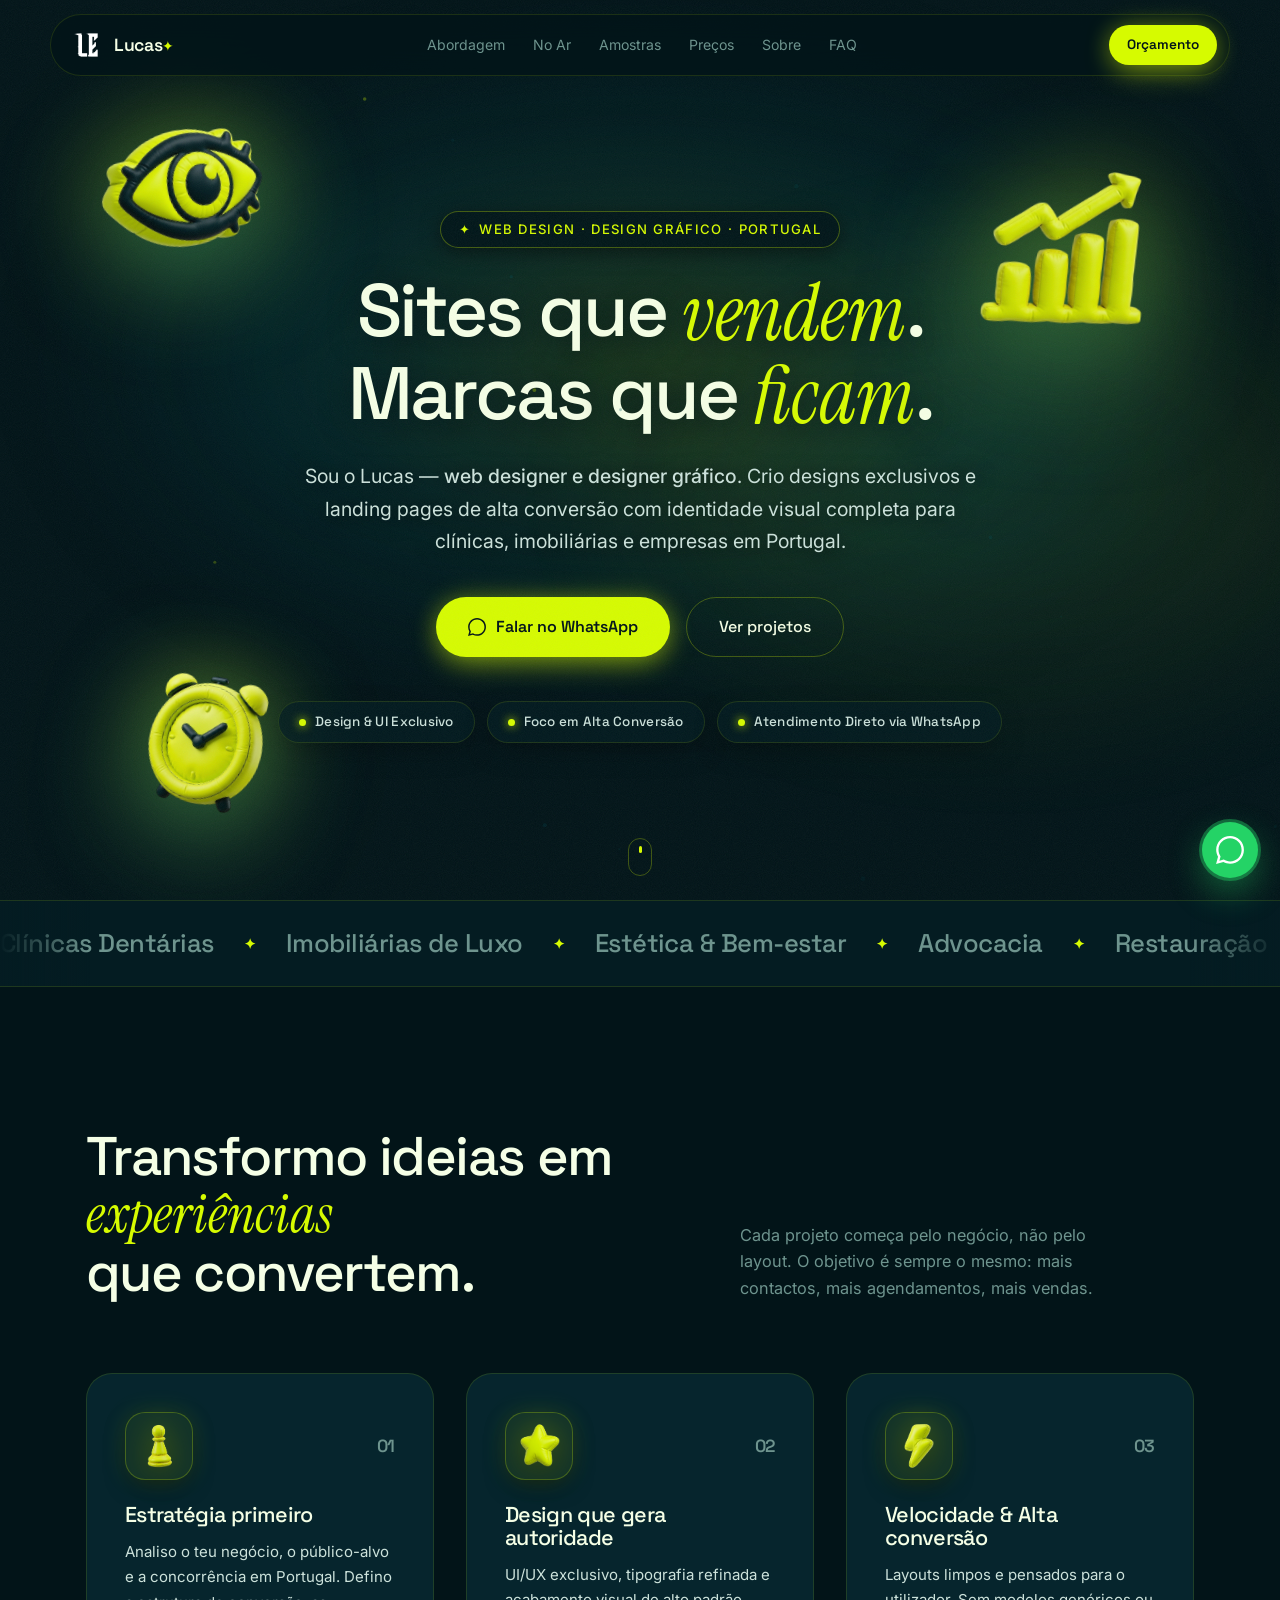
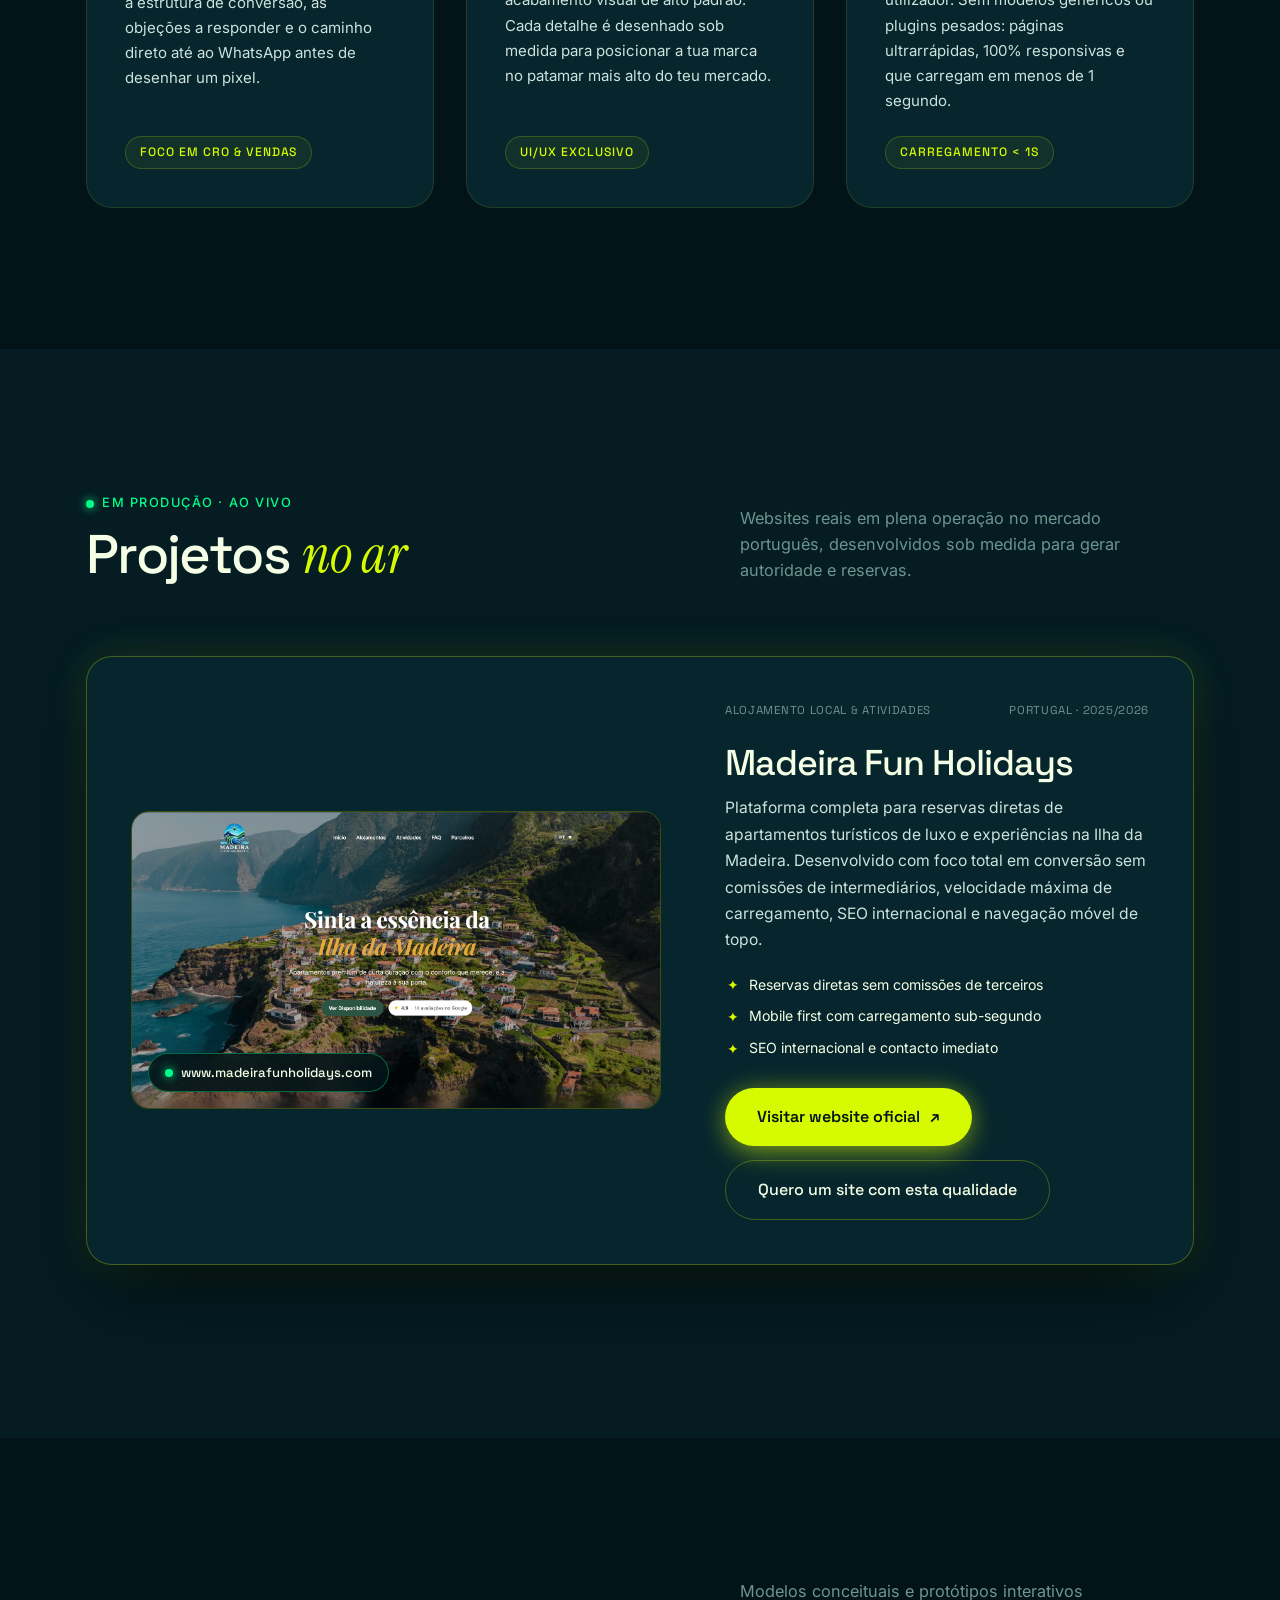
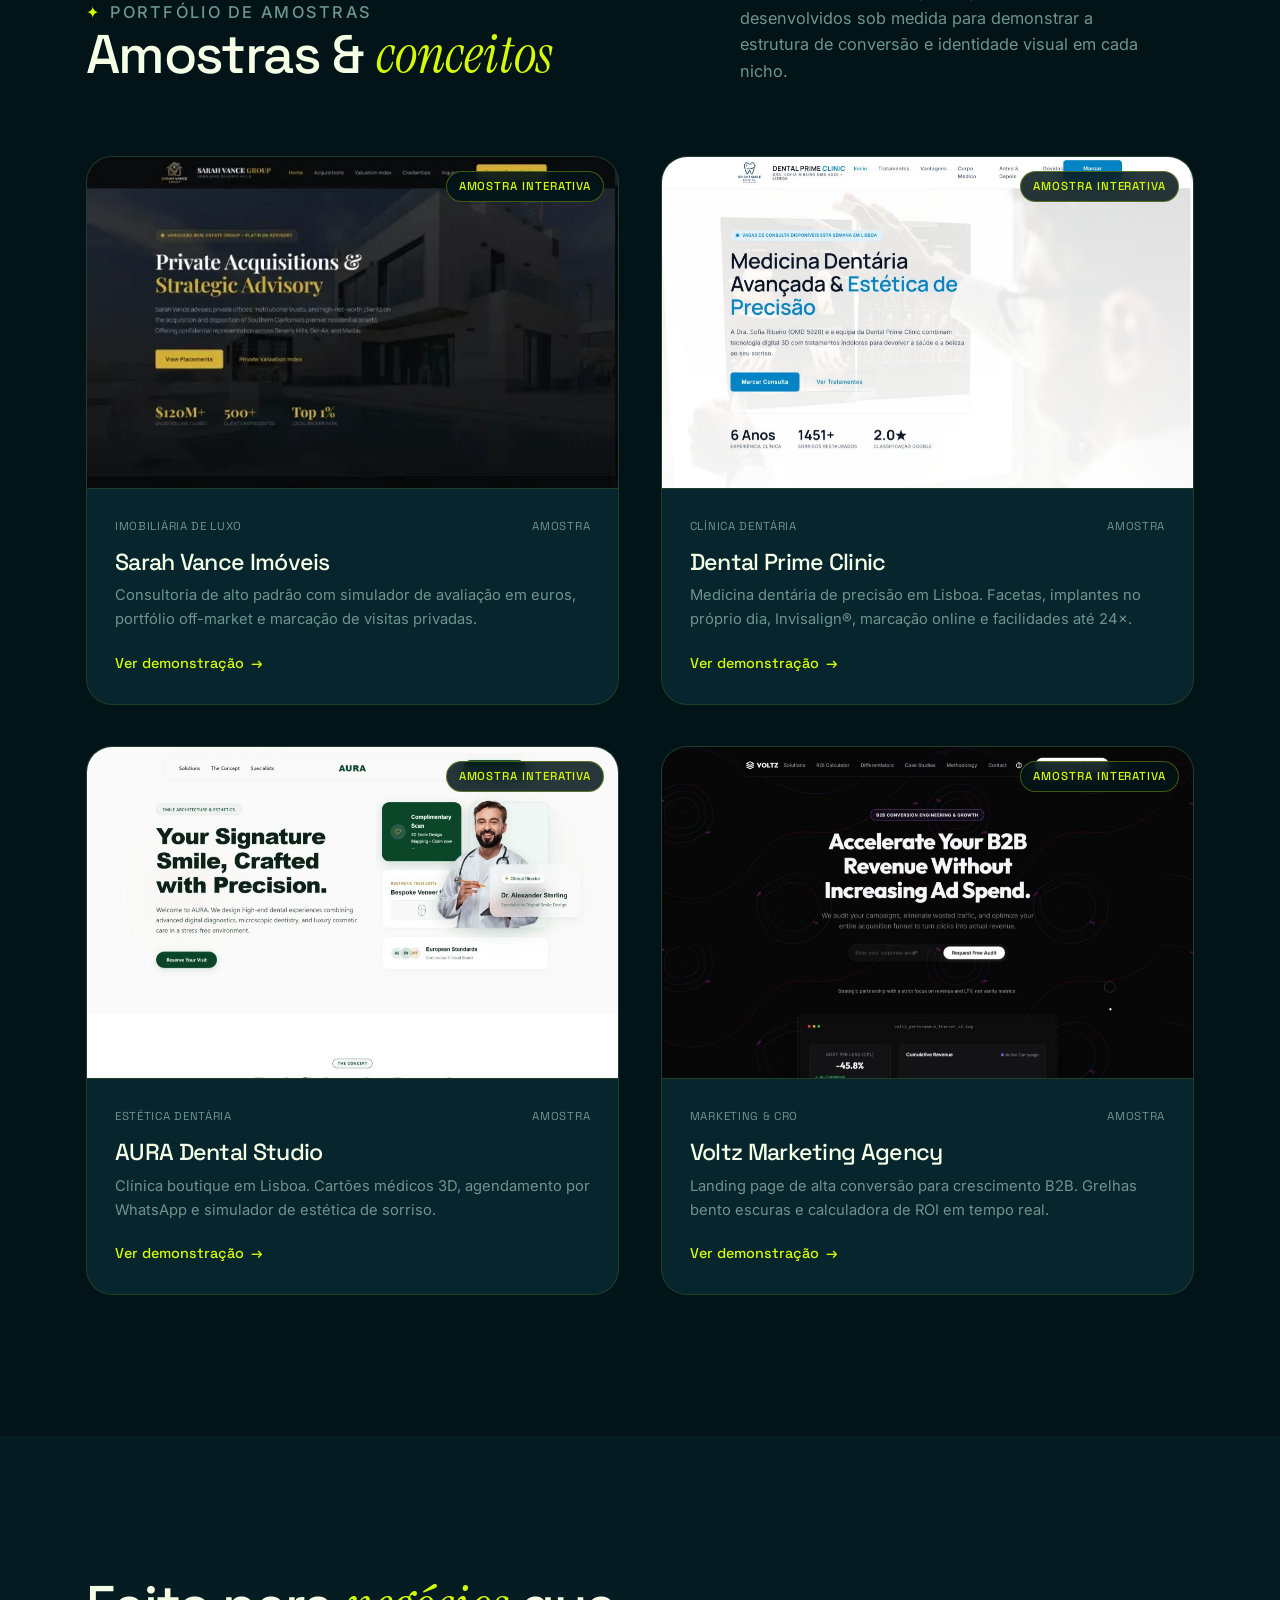
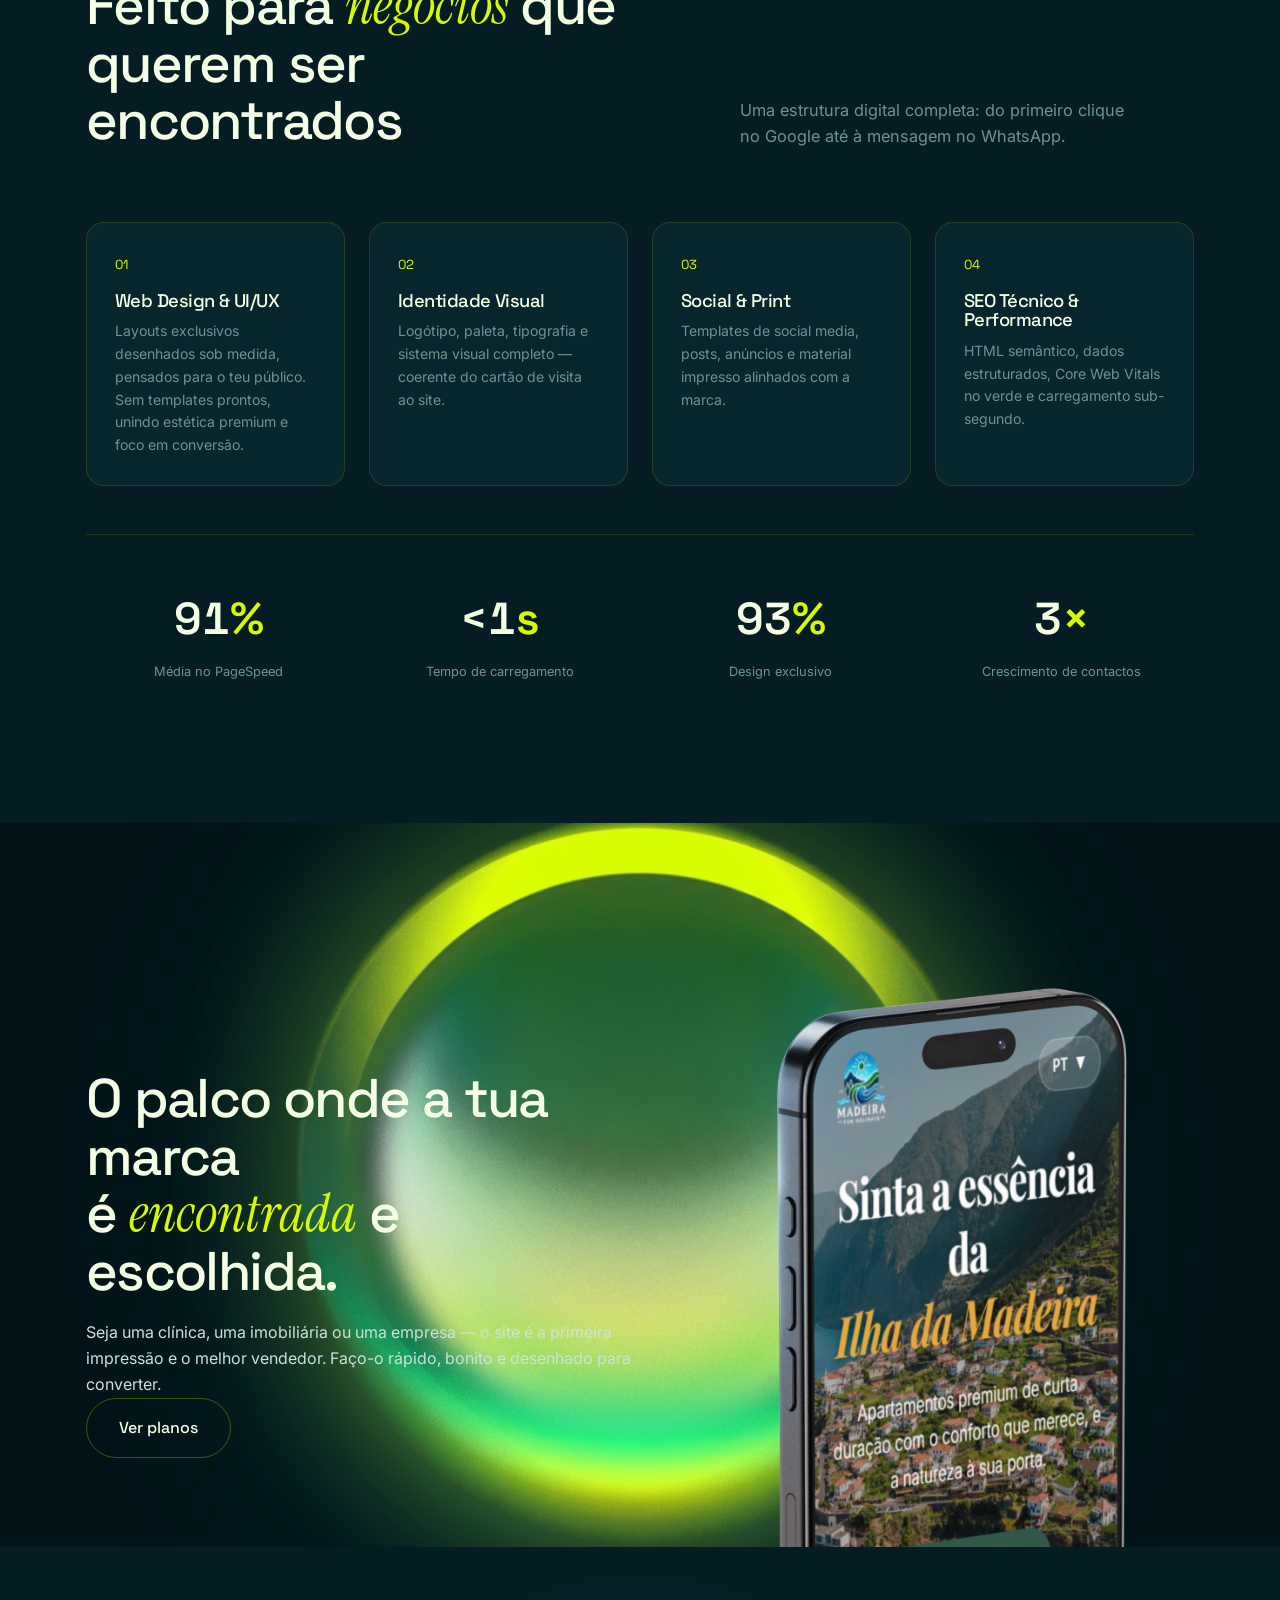
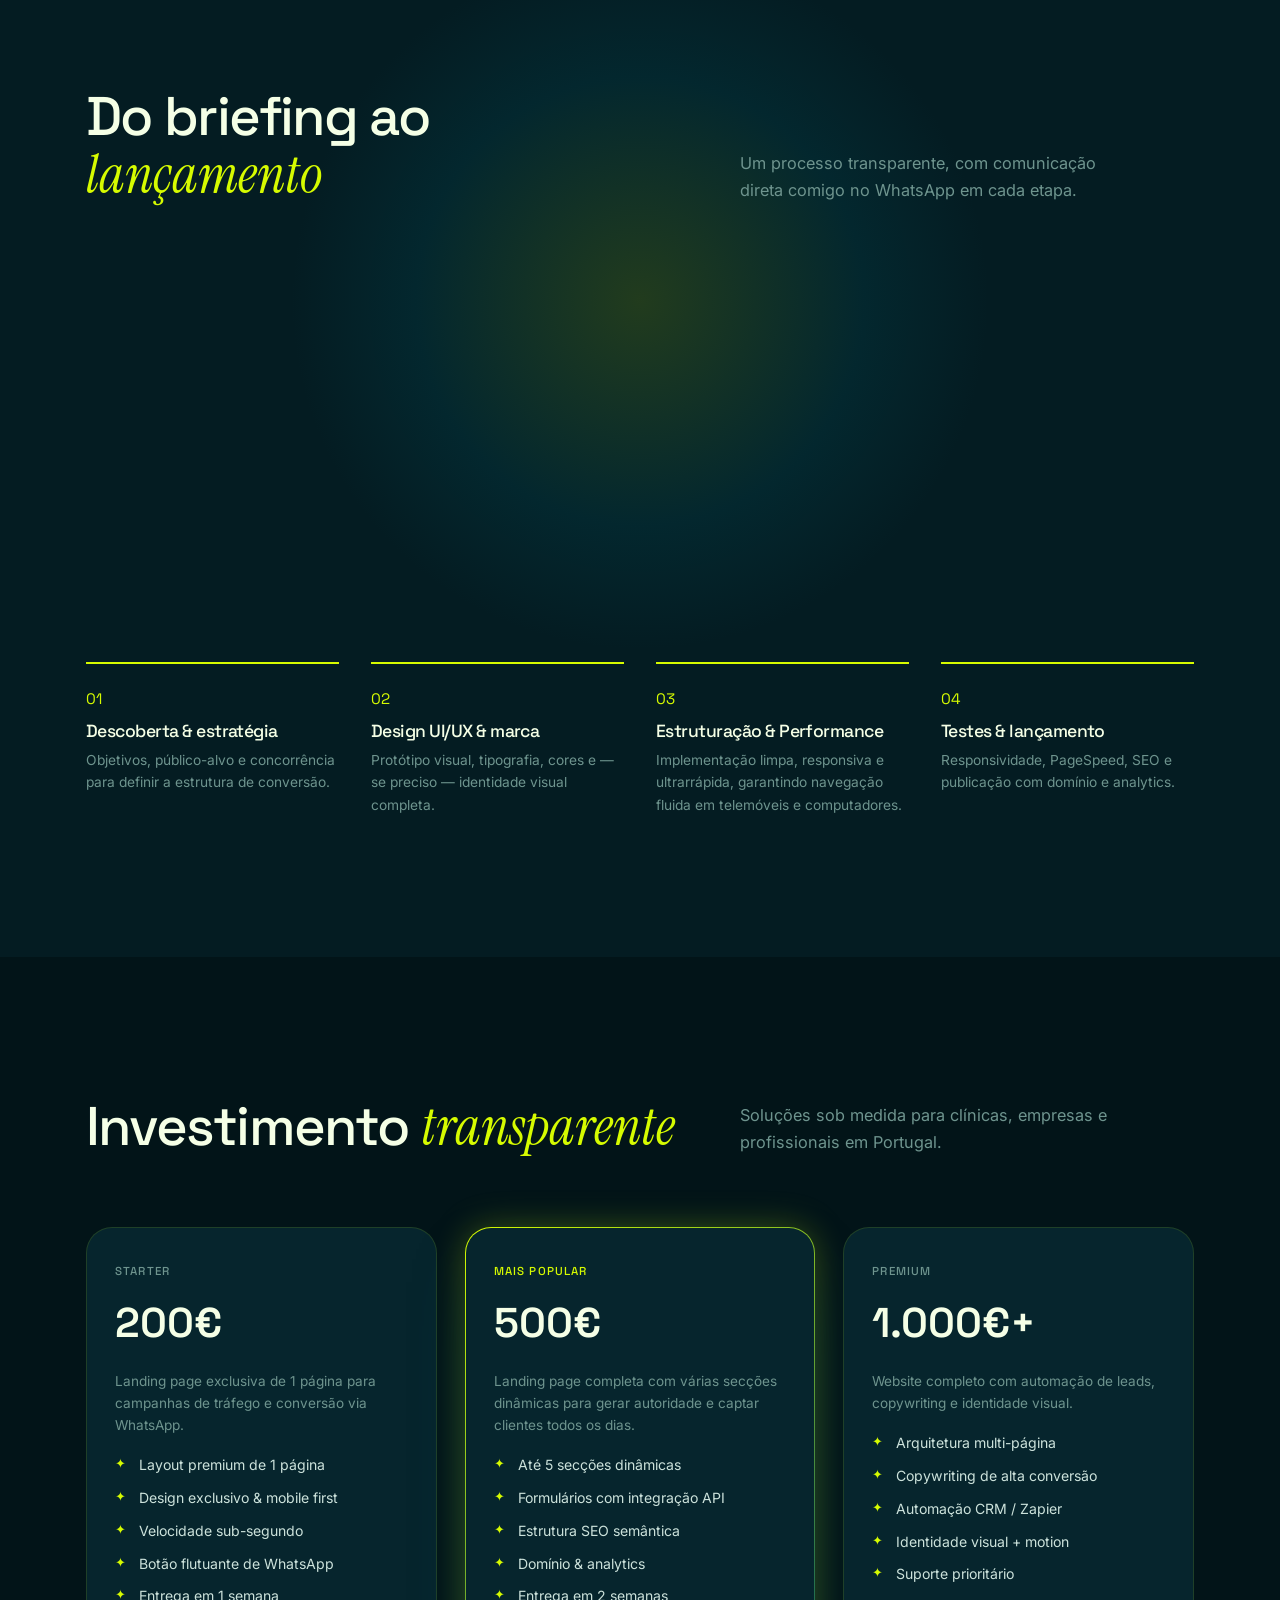
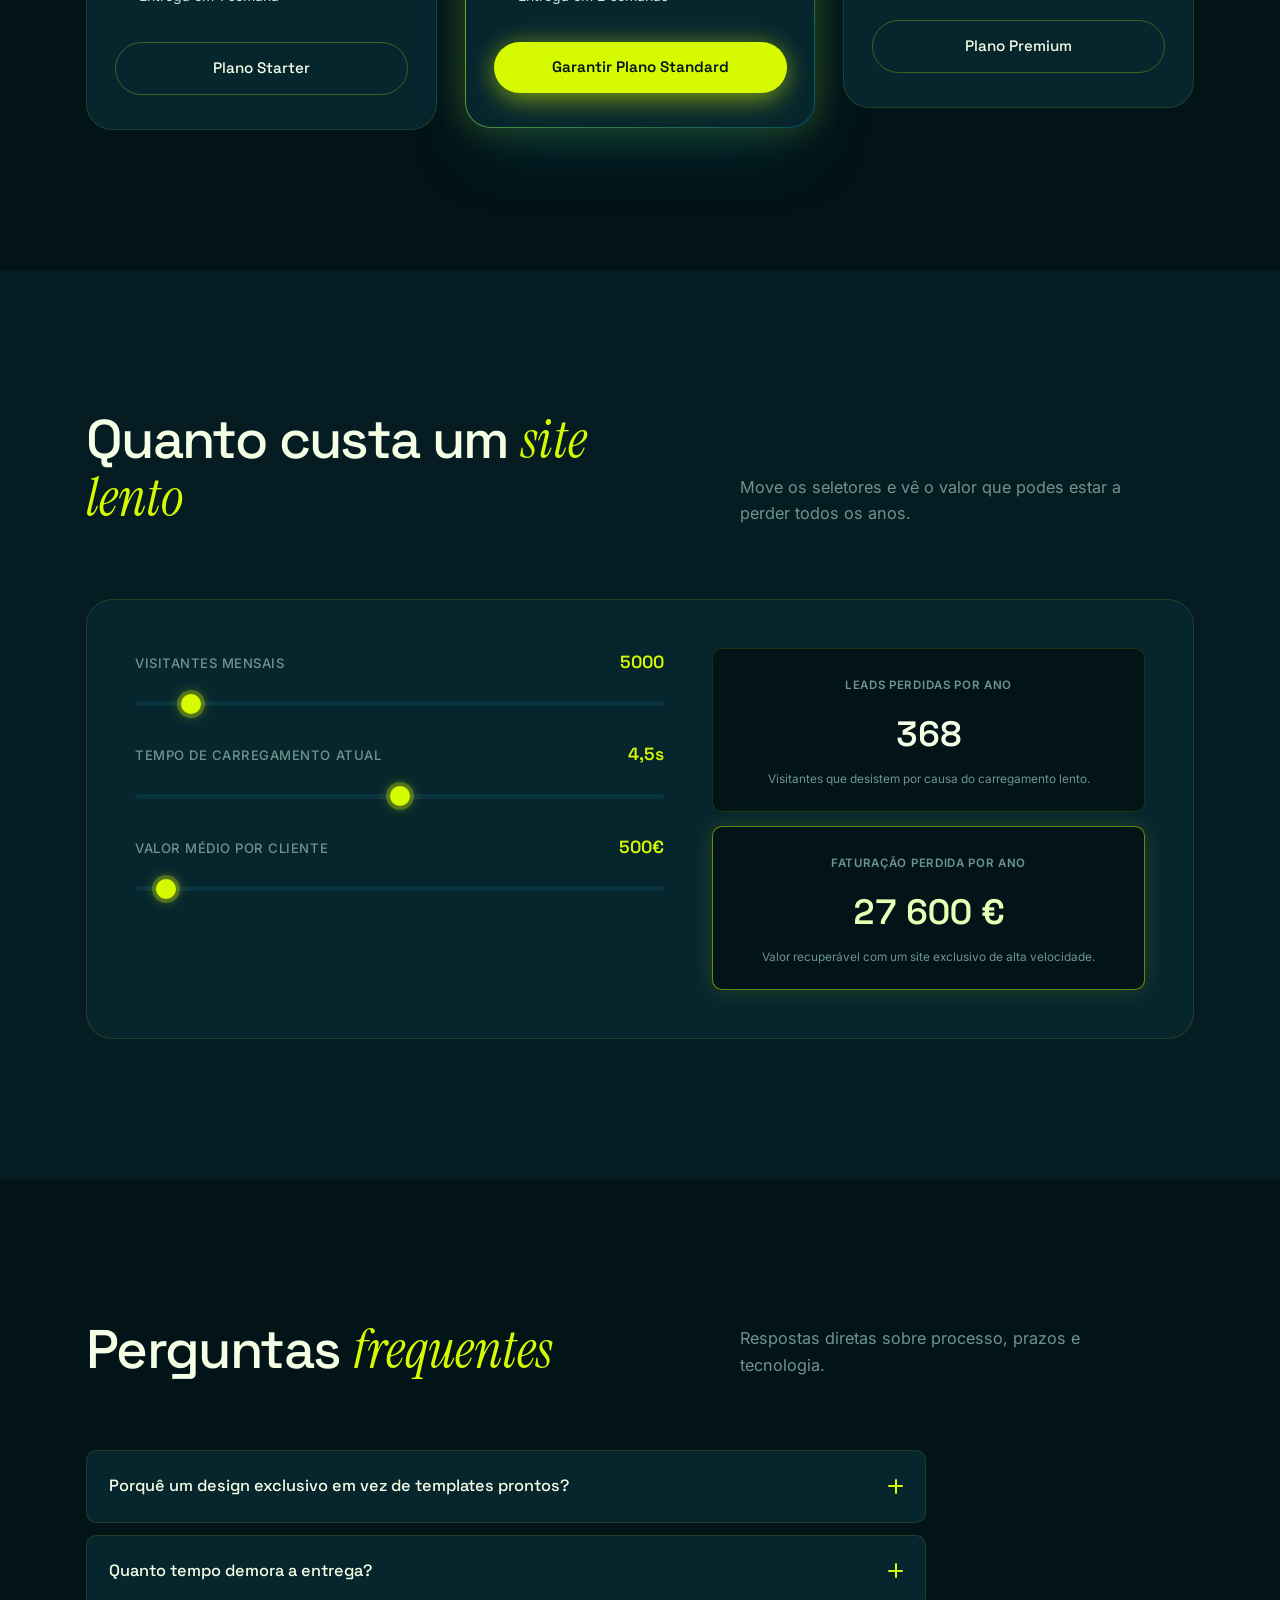
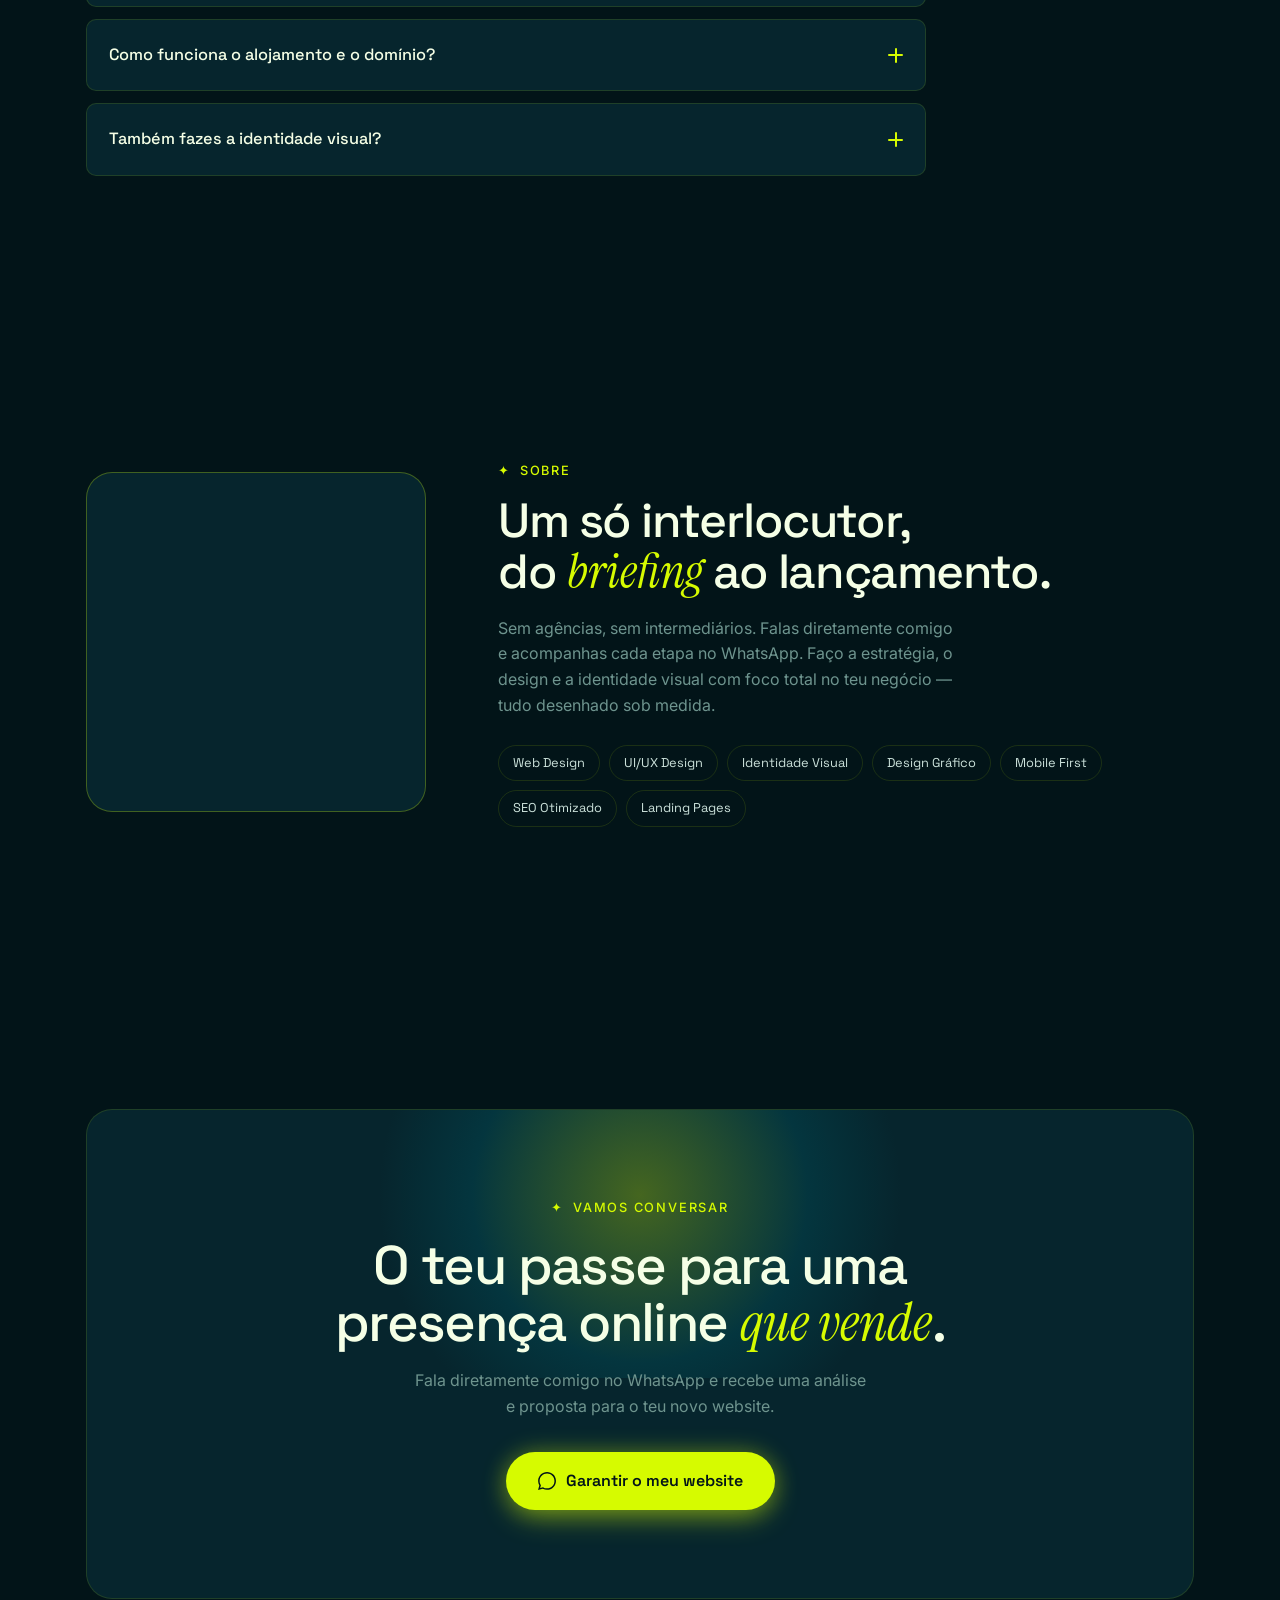
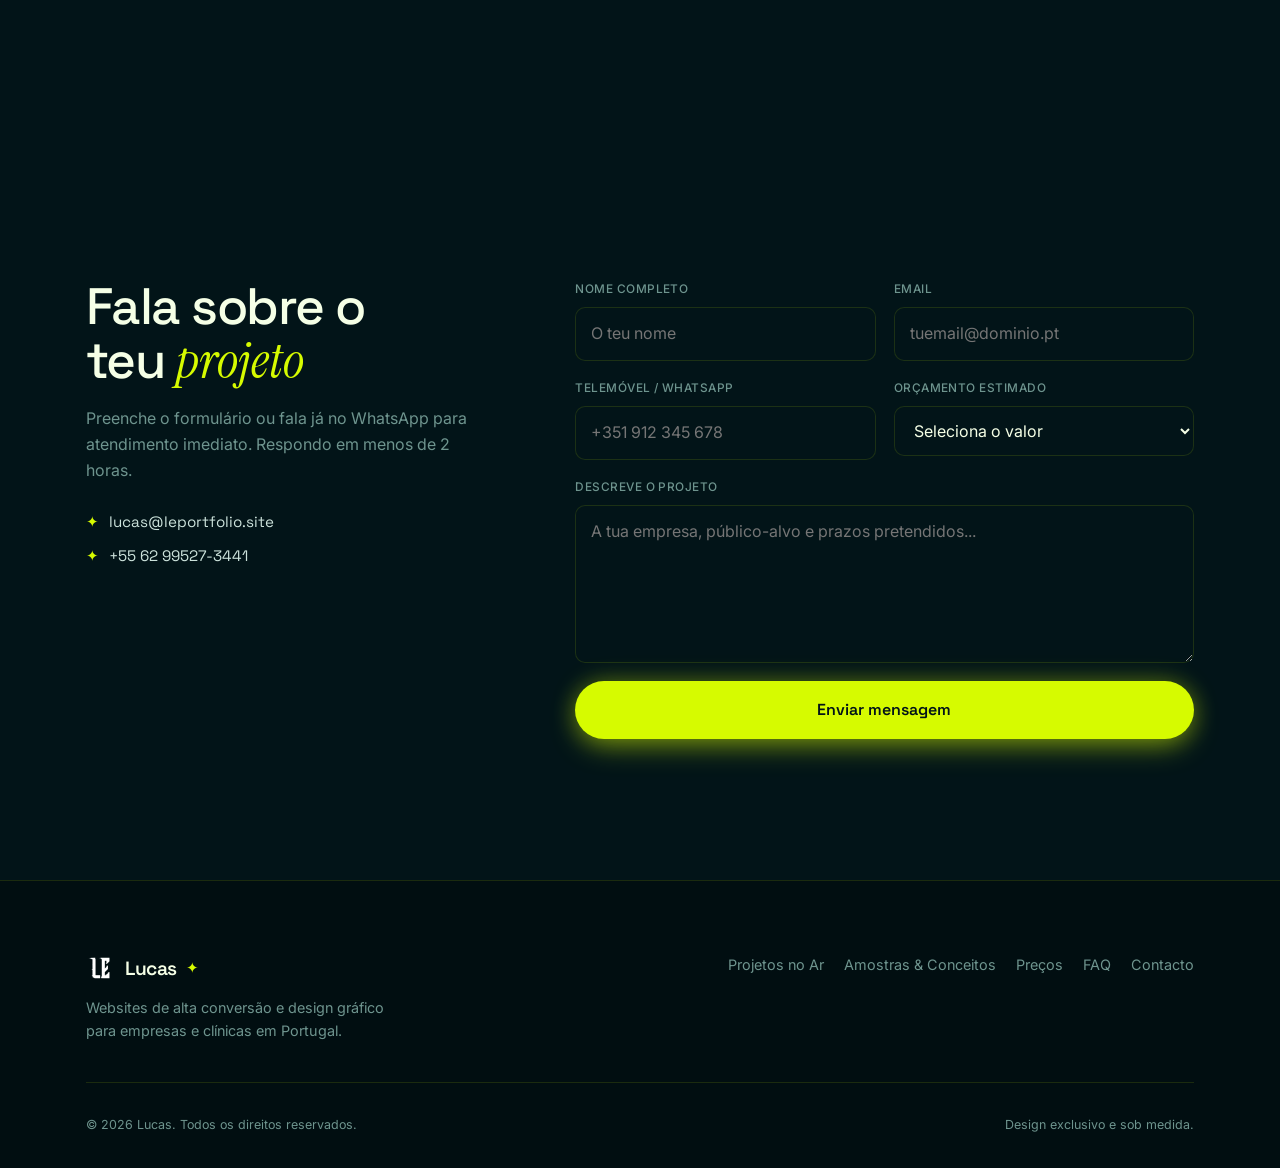
==== commit a0fa92ef: "fix(mobile): otimiza escala e proporcoes para celulares, previne sobreposicao no hero e adiciona toq" ====
--- a/index.html
+++ b/index.html
@@ -42,7 +42,7 @@
     <link rel="preconnect" href="https://fonts.gstatic.com" crossorigin>
     <link rel="stylesheet" href="https://fonts.googleapis.com/css2?family=Space+Grotesk:wght@400;500;600;700&family=Instrument+Serif:ital@0;1&family=Inter:wght@400;500&display=swap">
 
-    <link rel="stylesheet" href="style.min.css?v=16.0">
+    <link rel="stylesheet" href="style.min.css?v=17.0">
 
     <script>window.WHATSAPP_NUMBER = "5562995273441";</script>
 
@@ -672,6 +672,6 @@
 
     <script src="gsap.min.js"></script>
     <script src="ScrollTrigger.min.js"></script>
-    <script src="script.min.js?v=13.0"></script>
+    <script src="script.min.js?v=14.0"></script>
 </body>
 </html>
--- a/style.min.css
+++ b/style.min.css
@@ -1025,12 +1025,14 @@
     align-items: center;
     margin: 0 auto clamp(2rem, 4vw, 3.25rem);
     width: clamp(340px, 48vw, 560px);
-    height: clamp(200px, 28vw, 320px);
+    aspect-ratio: 5 / 3;
+    height: auto;
     pointer-events: auto;
     user-select: none;
     position: relative;
     z-index: 2;
     perspective: 1000px;
+    touch-action: manipulation;
 }
 
 /* Rocket vessel flight container (animated along trajectory) */
@@ -1445,7 +1447,10 @@
     .statement-phone { order: 2; max-width: min(380px, 85vw); margin-top: 1.5rem; }
     .about-grid { grid-template-columns: 1fr; }
     .about-photo { max-width: 320px; }
-    .process-wave-art, .process-flight-stage { width: clamp(280px, 40vw, 420px); height: clamp(160px, 24vw, 240px); }
+    .hero-float-olhos { top: 75px; left: calc(50% - min(49vw, 460px)); width: 180px; opacity: 0.85; }
+    .hero-float-grafico { top: 130px; right: calc(50% - min(49vw, 460px)); width: 200px; opacity: 0.85; }
+    .hero-float-relogio { bottom: 45px; left: calc(50% - min(48vw, 440px)); width: 170px; opacity: 0.85; }
+    .process-wave-art, .process-flight-stage { width: clamp(280px, 46vw, 440px); aspect-ratio: 5 / 3; height: auto; }
     .process-list { grid-template-columns: repeat(2, 1fr); }
     .process-list li::before { display: none; }
     .pricing-grid { grid-template-columns: 1fr; max-width: 460px; }
@@ -1460,6 +1465,10 @@
     .header-inner { padding: 0 12px; }
     .hero-glow, .statement-glow, .cta-glow, .process-wave-glow { display: none; }
     .hero { padding: 130px 0 60px; min-height: auto; }
+    .hero-floating-elements { overflow: hidden; pointer-events: none; z-index: 0; }
+    .hero-float-olhos { top: 35px; left: -15px; width: 105px; opacity: 0.45; filter: blur(0.4px); z-index: 0; }
+    .hero-float-grafico { top: 115px; right: -20px; width: 120px; opacity: 0.45; filter: blur(0.4px); z-index: 0; }
+    .hero-float-relogio { bottom: 25px; left: -10px; width: 100px; opacity: 0.4; filter: blur(0.4px); z-index: 0; }
     .hero-title { font-size: clamp(2rem, 8.5vw, 2.6rem); line-height: 1.12; }
     .hero-sub { font-size: 0.98rem; }
     .hero-cta { flex-direction: column; width: 100%; max-width: 320px; margin: 0 auto 2rem; }
@@ -1469,12 +1478,13 @@
     .work-grid { grid-template-columns: 1fr; }
     .caps-grid { grid-template-columns: 1fr; }
     .caps-stats { grid-template-columns: repeat(2, 1fr); }
-    .process-wave-art, .process-flight-stage { width: clamp(240px, 68vw, 320px); height: 160px; margin-bottom: 1.5rem; }
+    .process-wave-art, .process-flight-stage { width: clamp(260px, 86vw, 380px); aspect-ratio: 5 / 3; height: auto; margin-bottom: 1.8rem; }
     .process-list { grid-template-columns: 1fr; }
     .cta-sol-art { width: 130px; margin-bottom: 1.2rem; }
     .form-row { grid-template-columns: 1fr; }
     .gfx-grid { column-count: 1; }
     .footer-top { flex-direction: column; }
+    .wa-float { right: 18px; bottom: calc(18px + env(safe-area-inset-bottom, 0px)); width: 52px; height: 52px; }
     .lightbox-nav.prev { left: 6px; }
     .lightbox-nav.next { right: 6px; }
     .lightbox-close { top: -38px; }
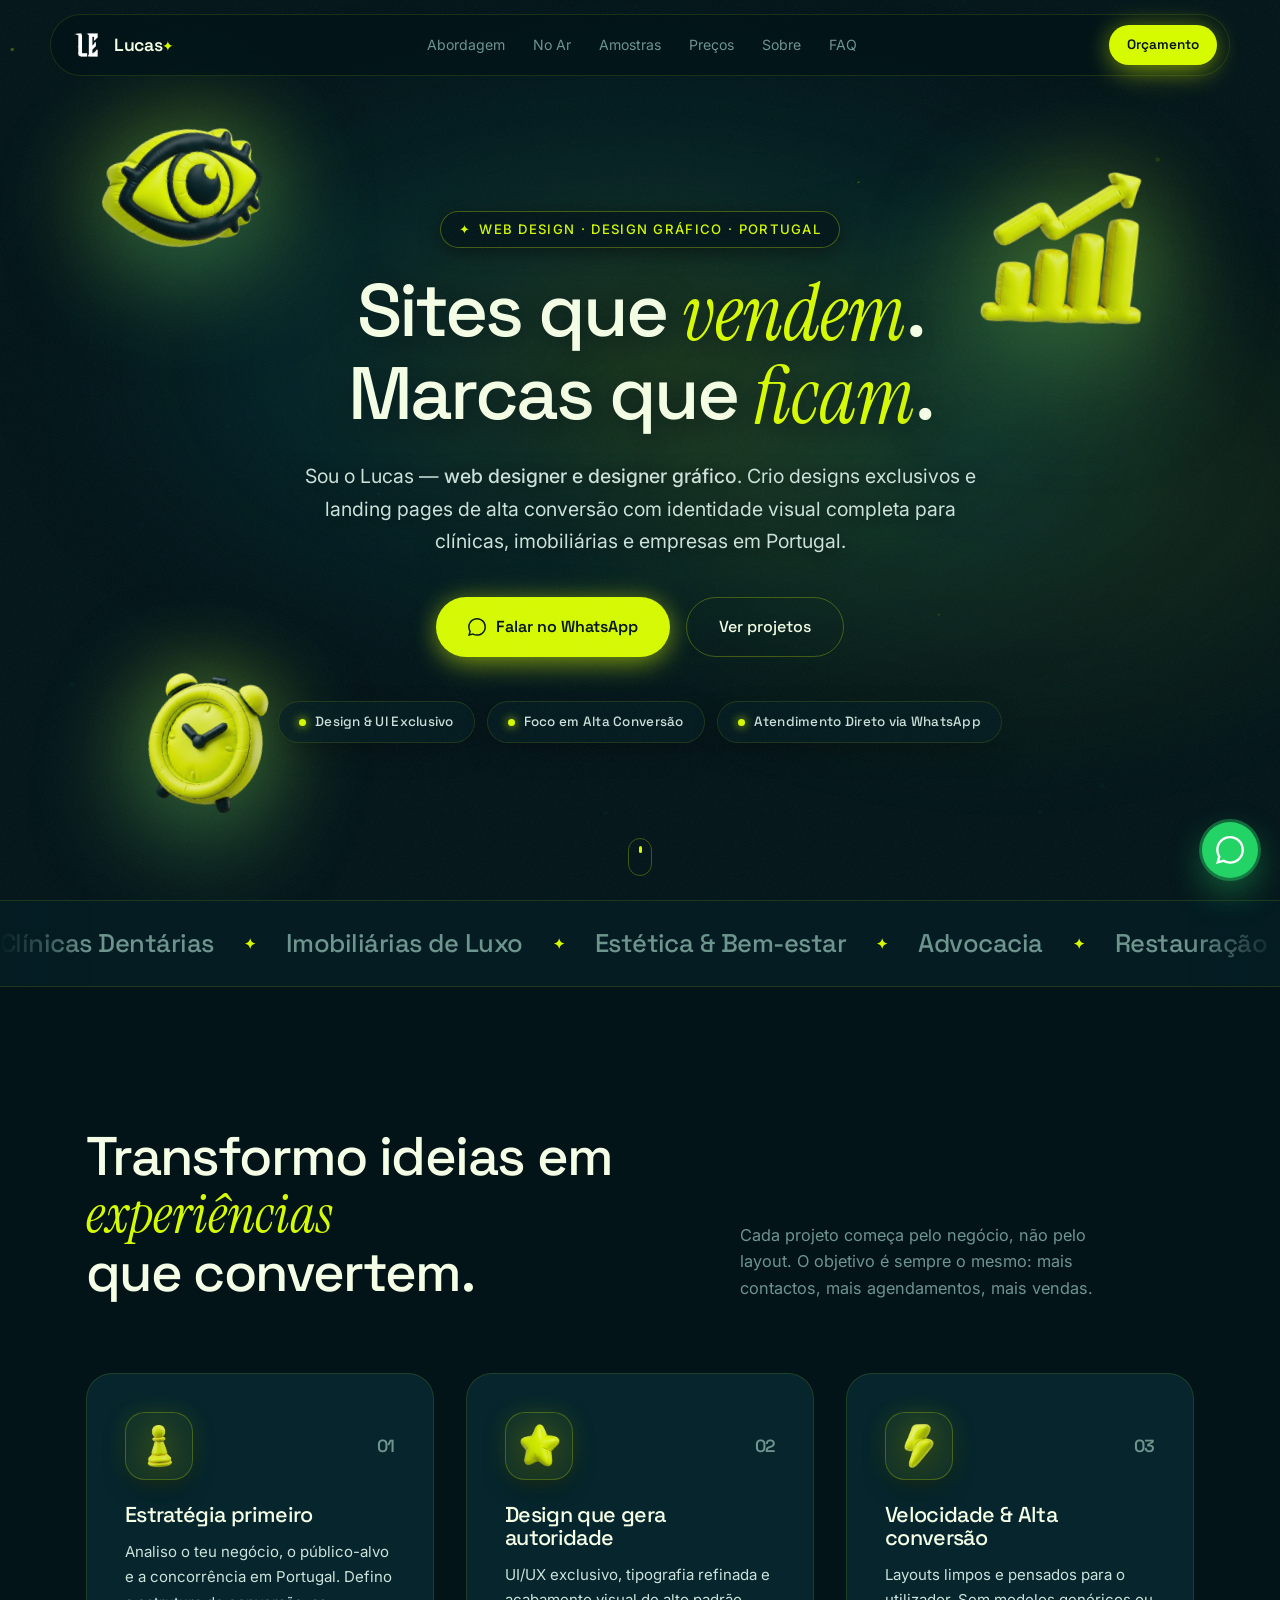
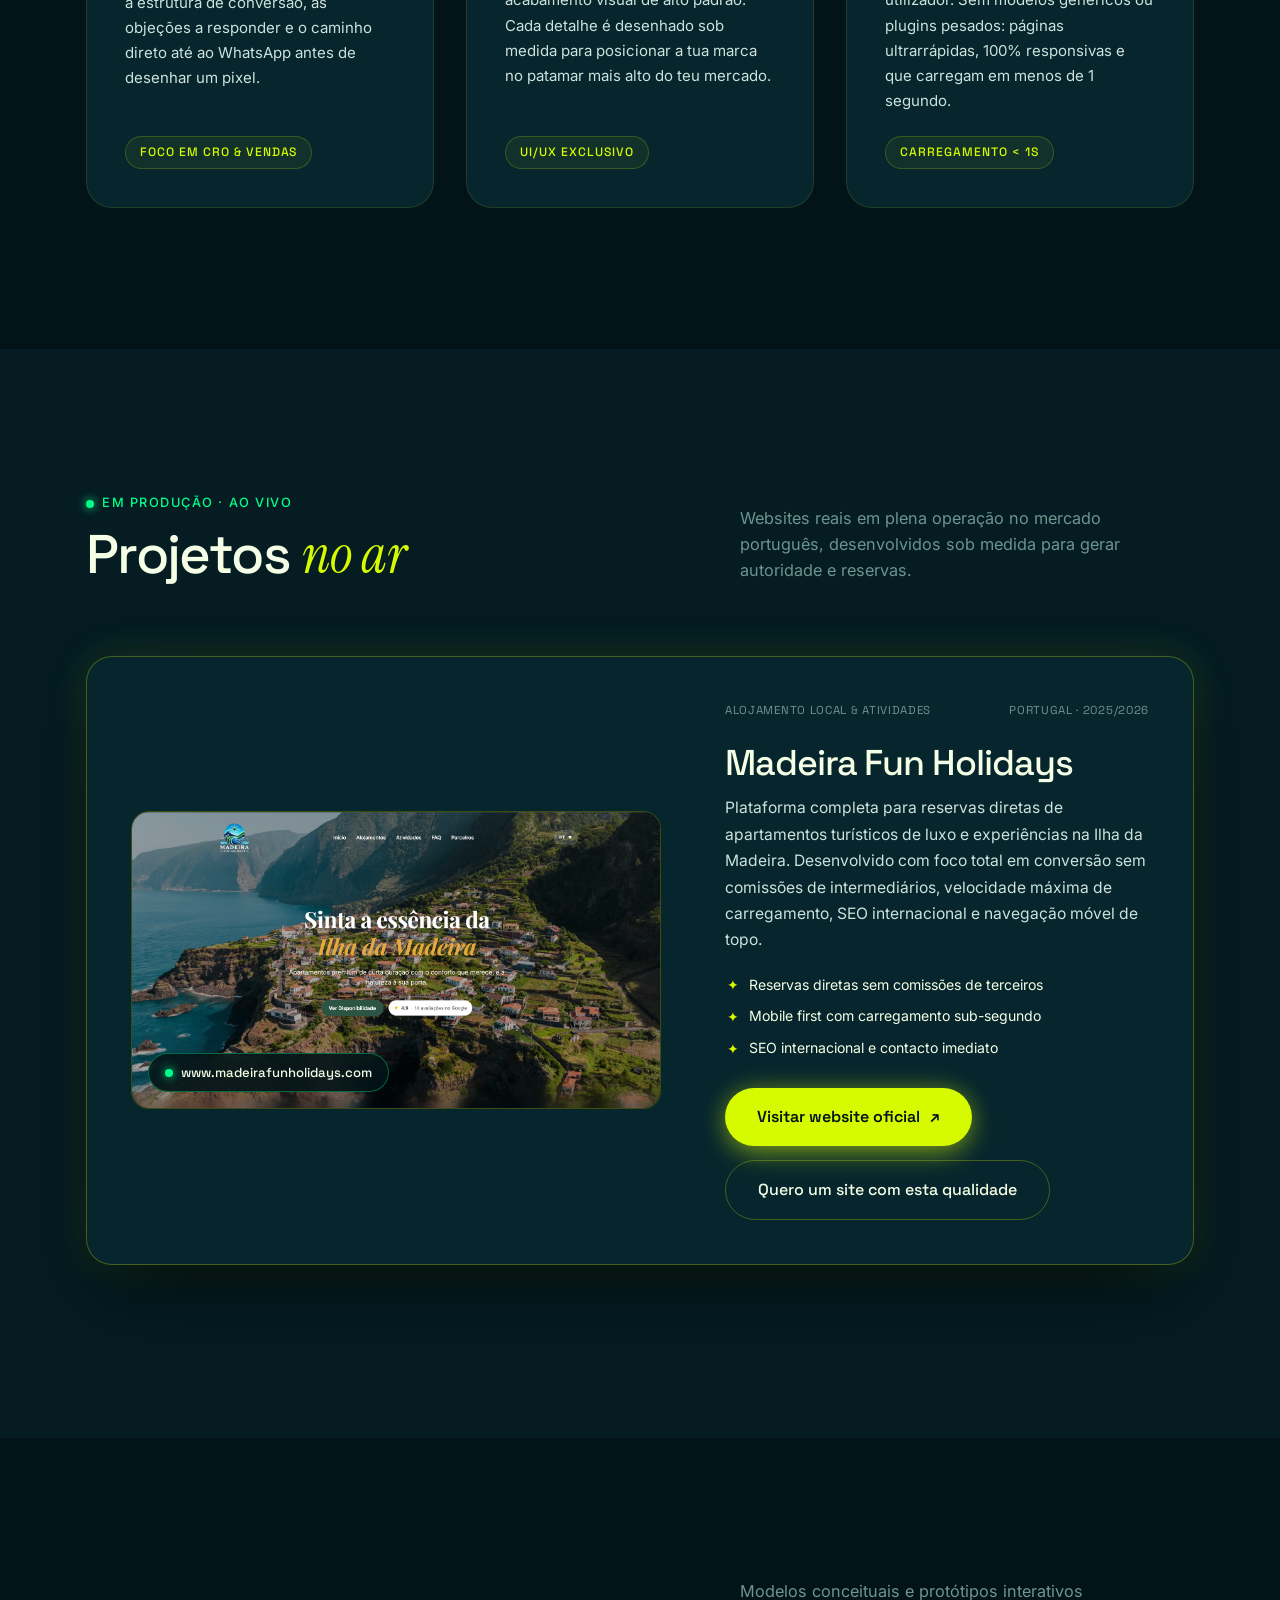
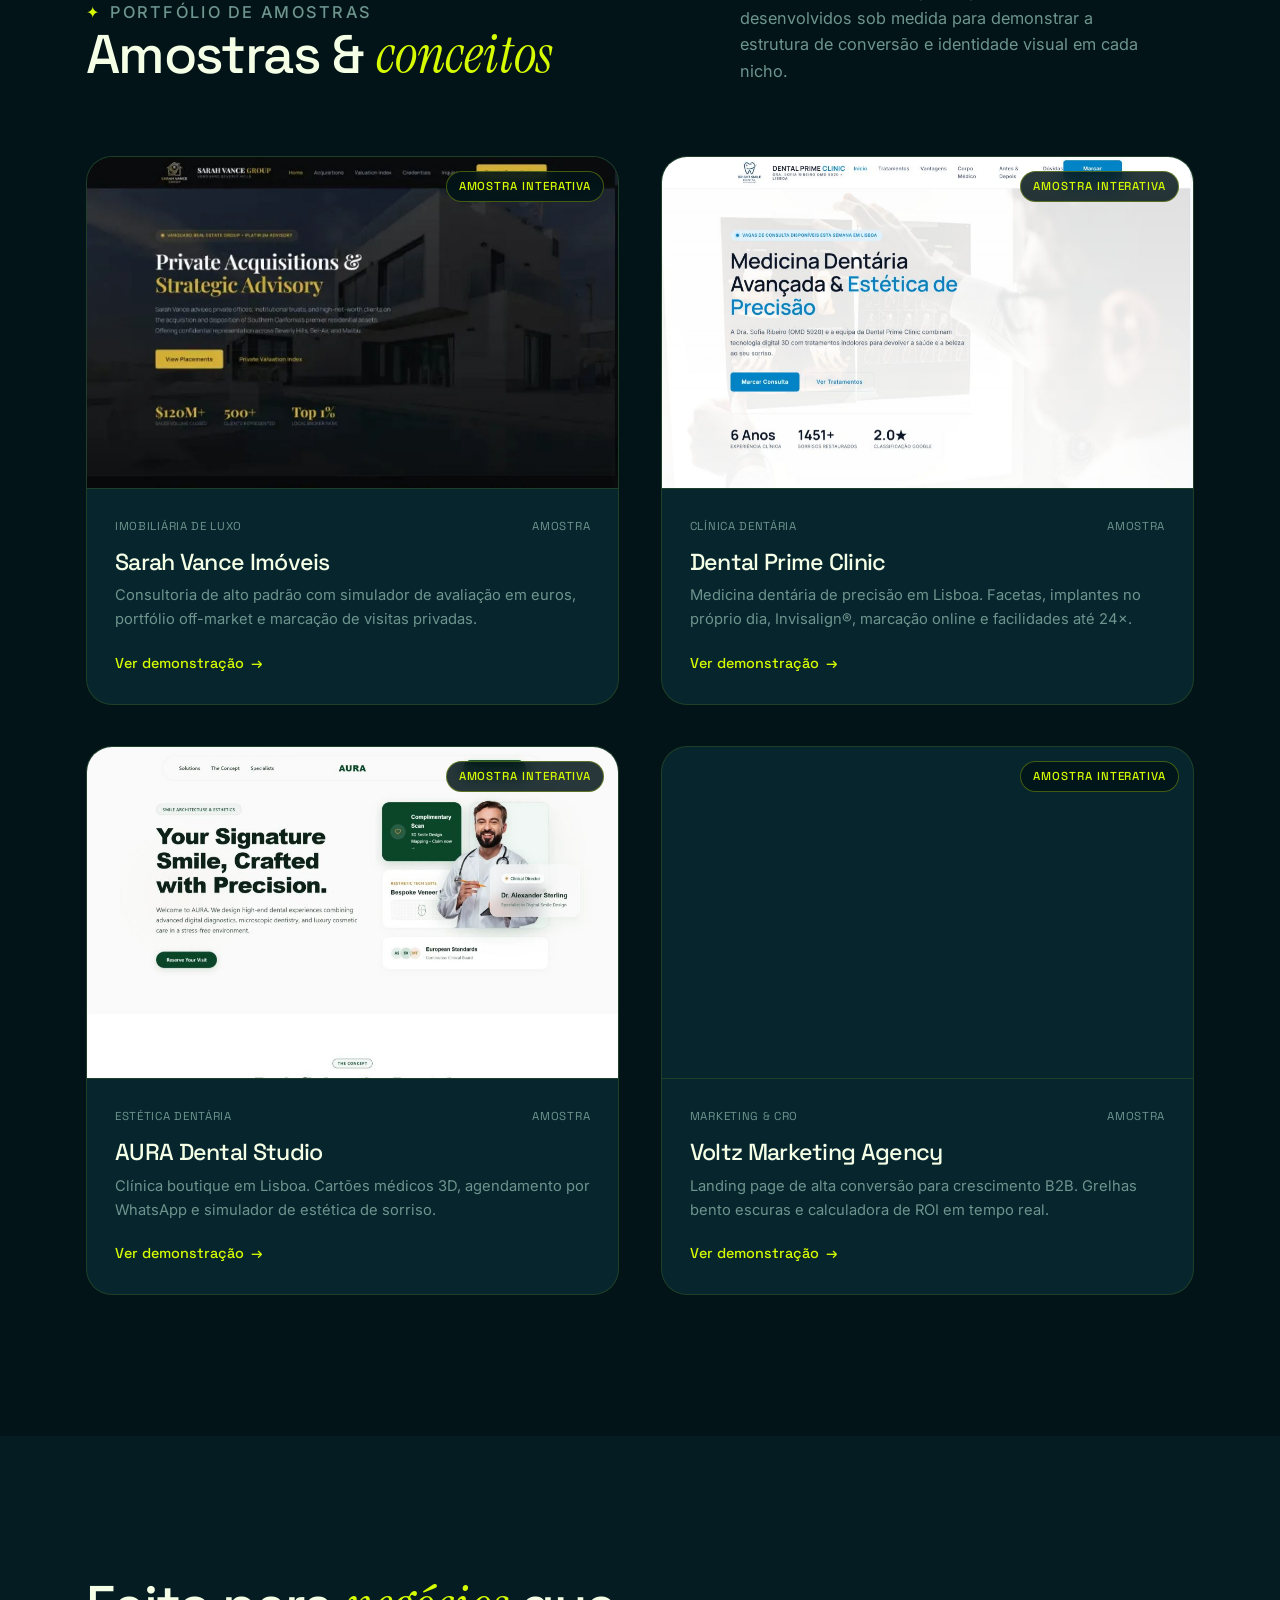
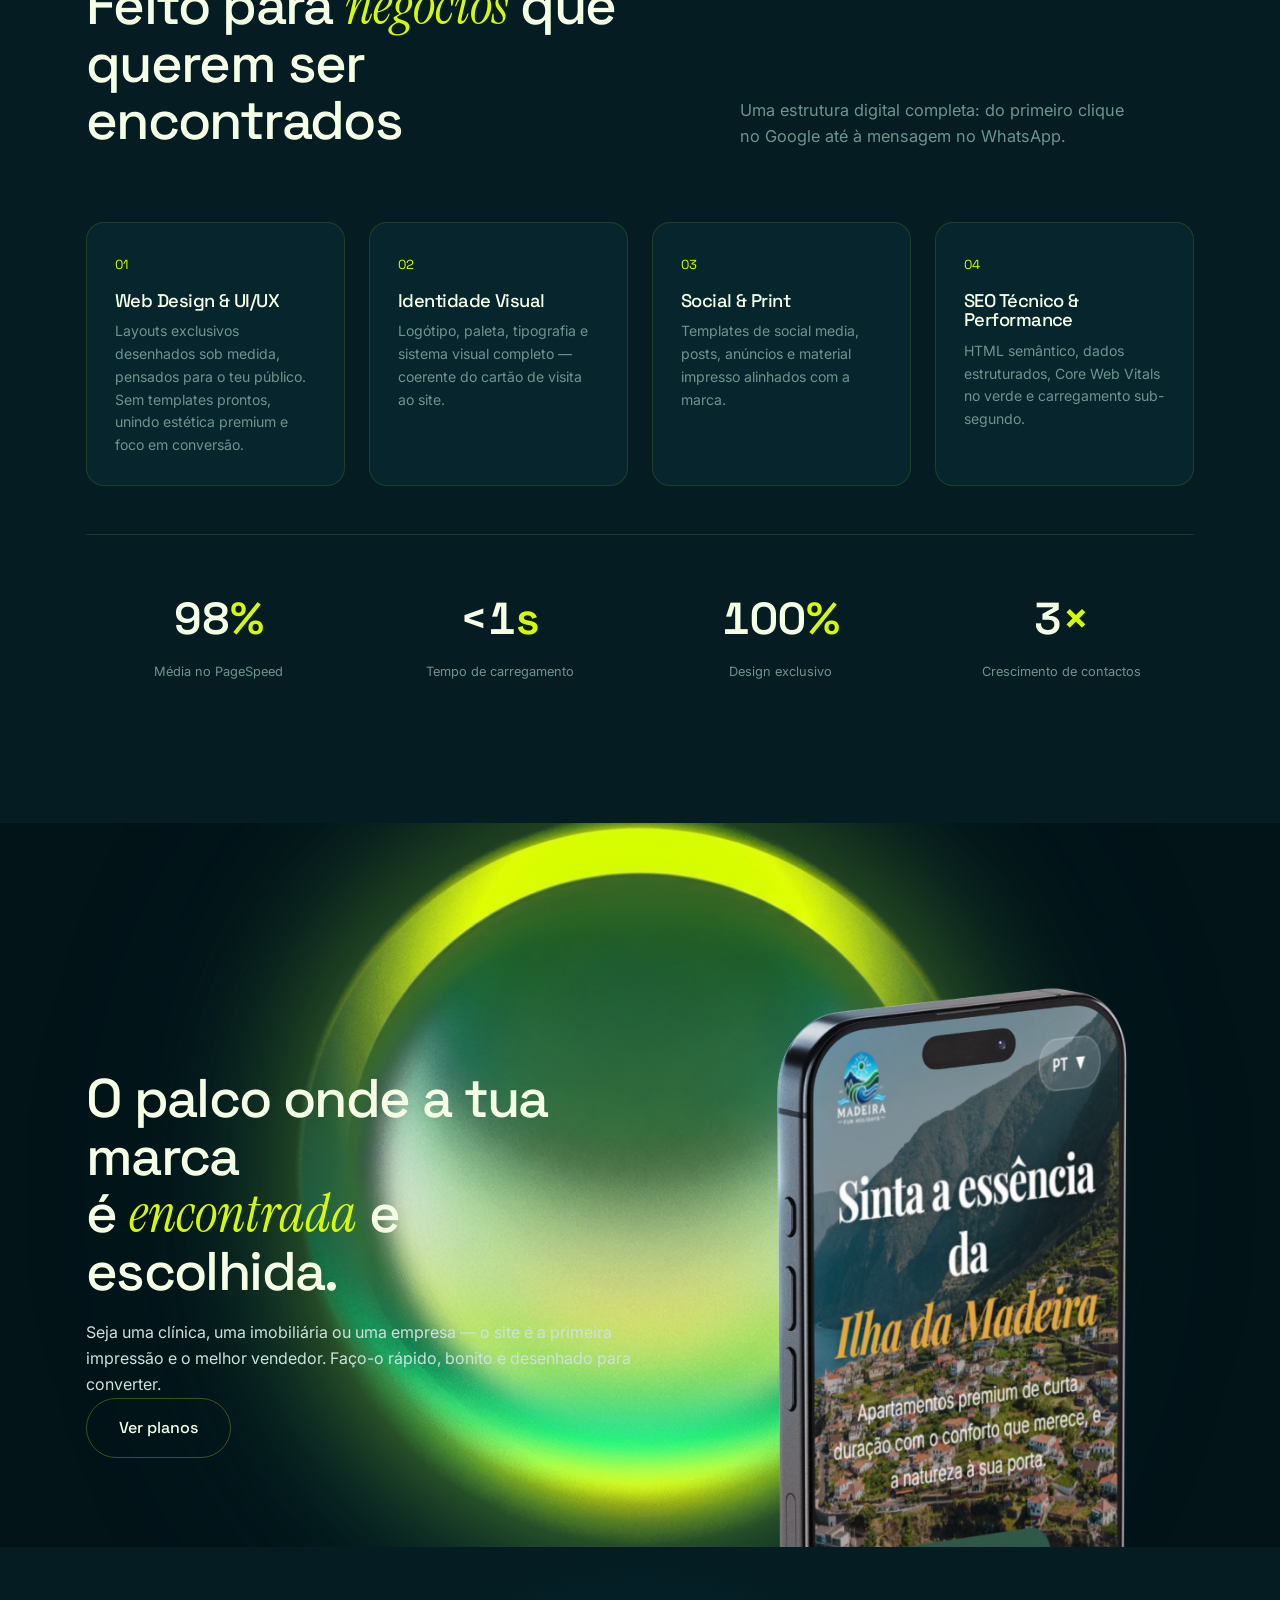
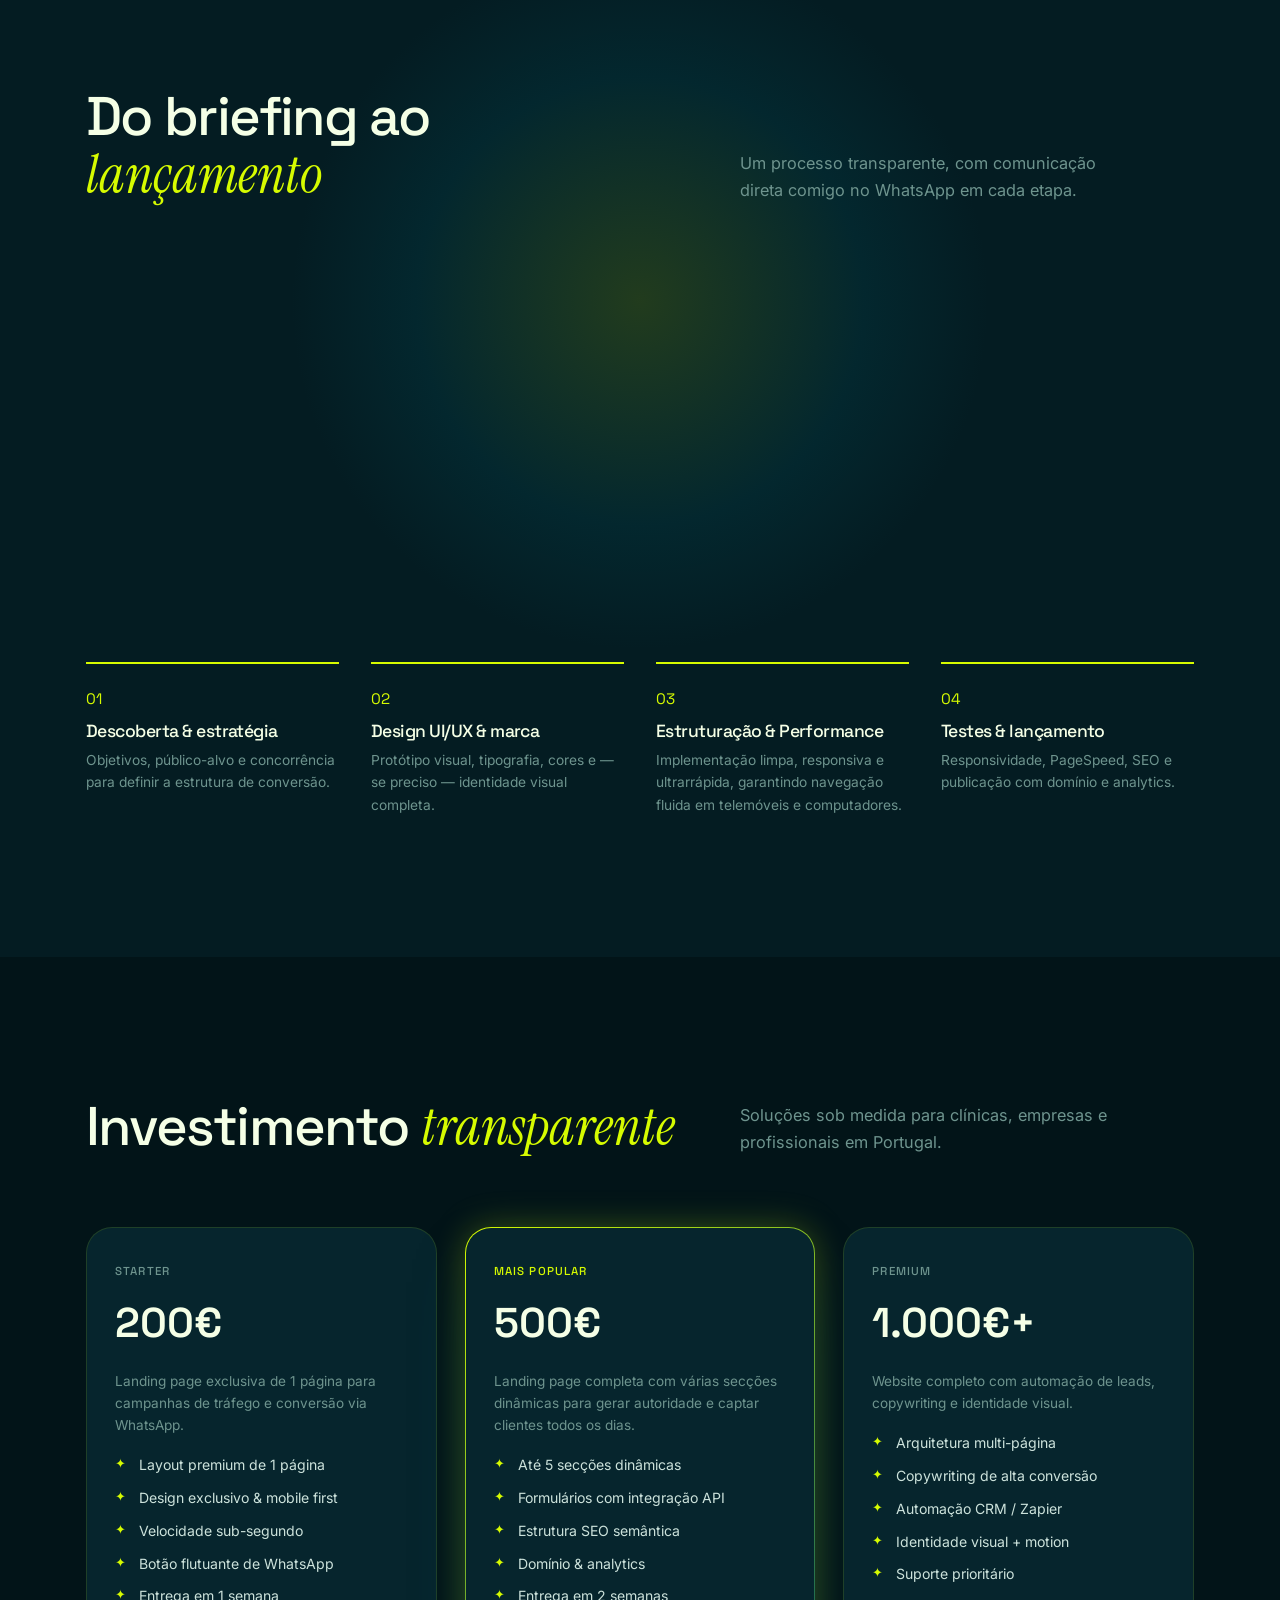
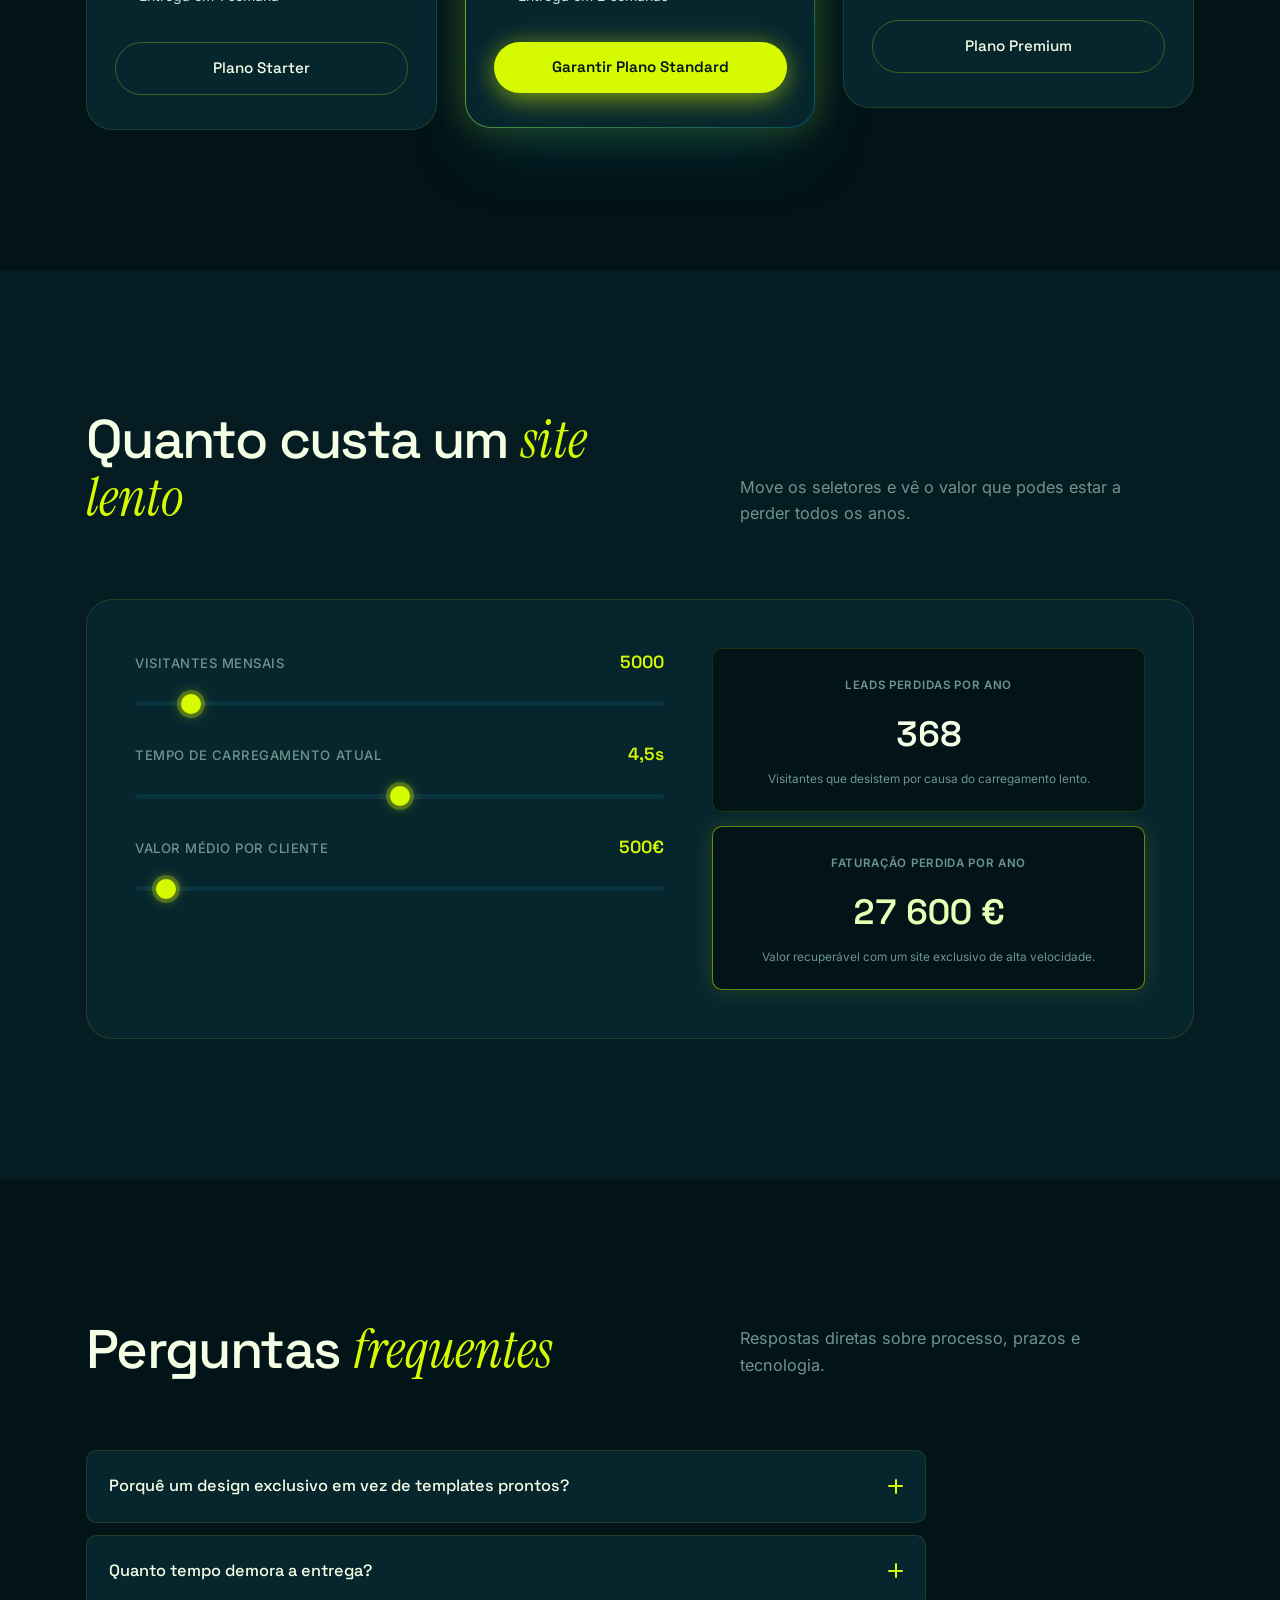
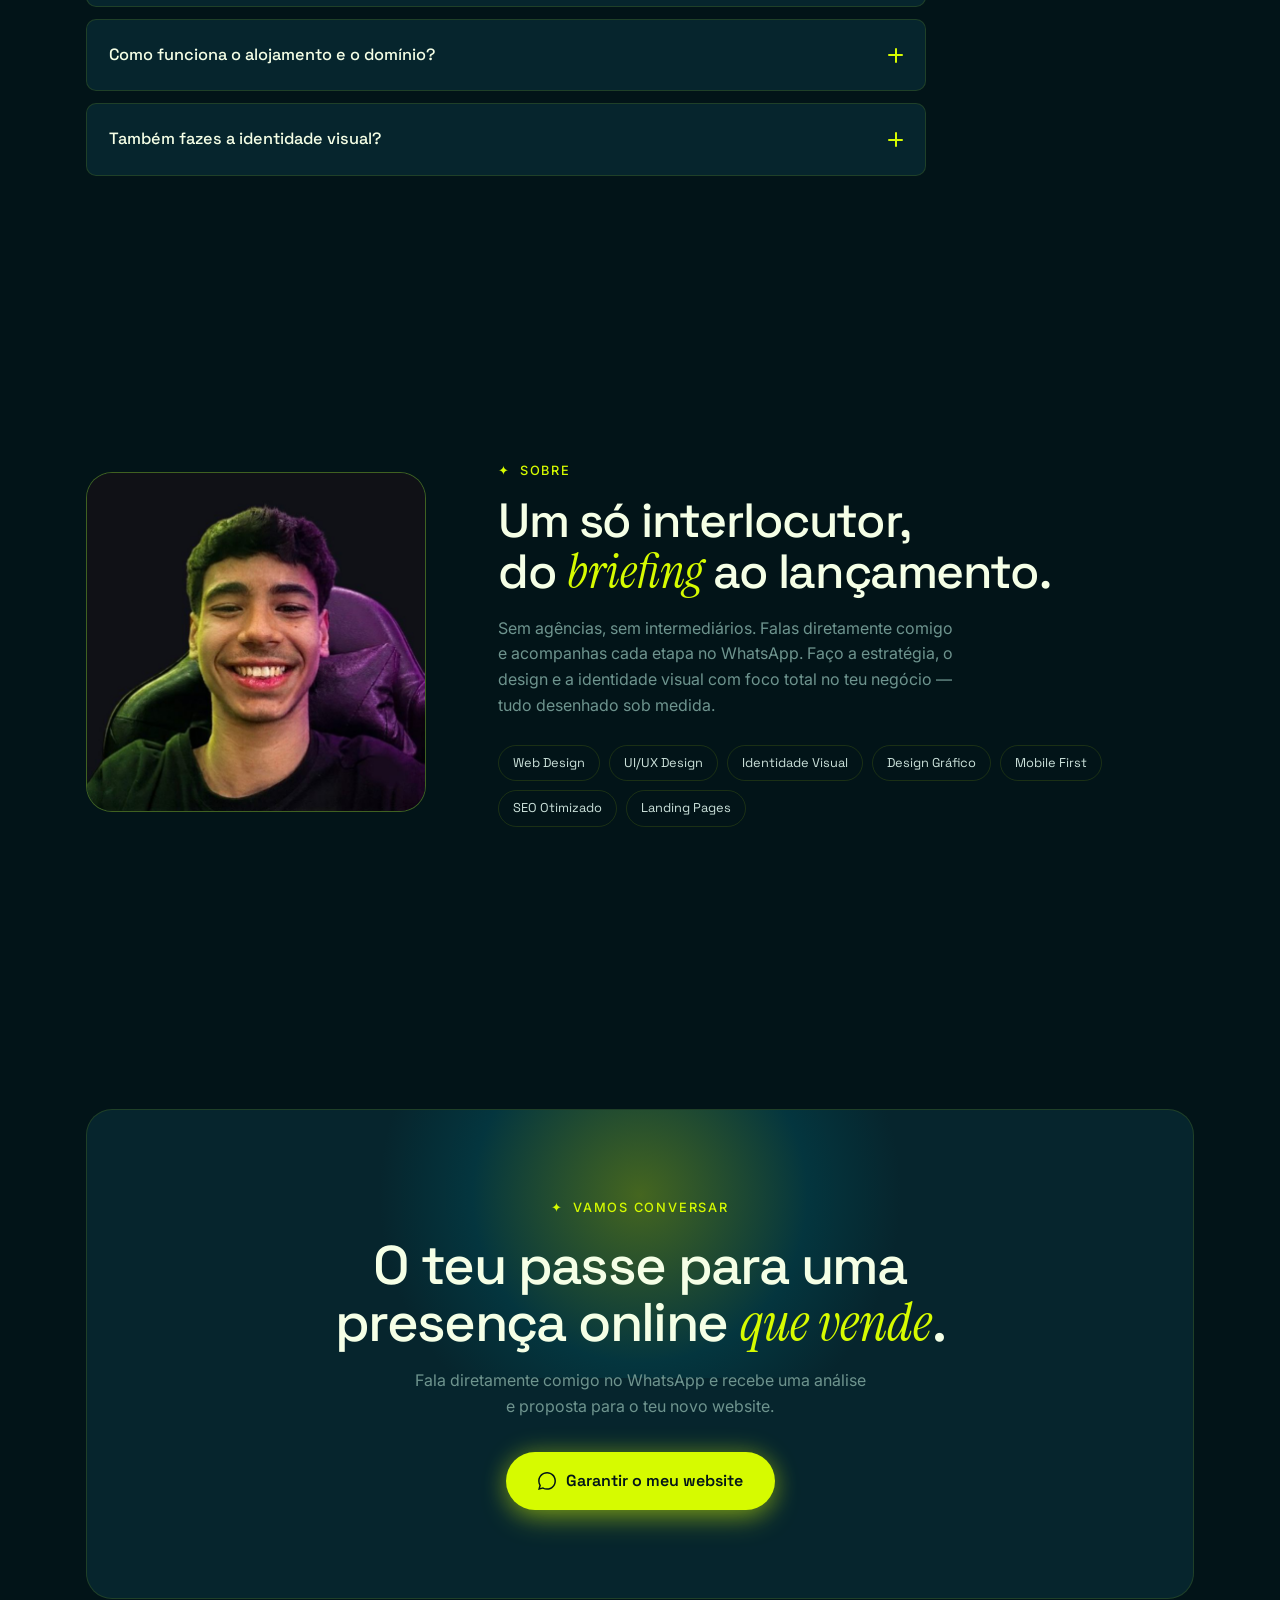
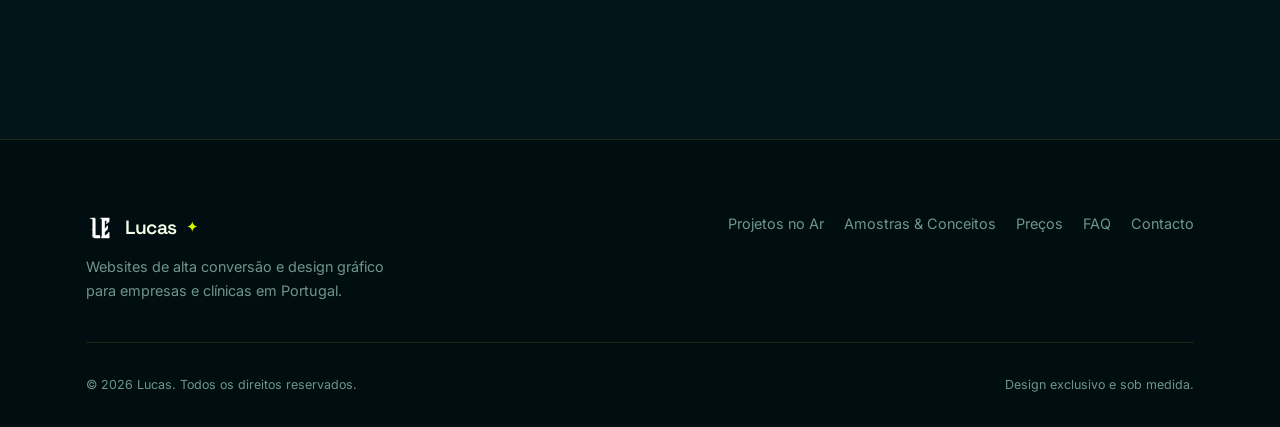
==== commit 9cf6857f: "refactor: remove section do formulario de contato e centraliza conversao no CTA com WhatsApp" ====
--- a/index.html
+++ b/index.html
@@ -42,7 +42,7 @@
     <link rel="preconnect" href="https://fonts.gstatic.com" crossorigin>
     <link rel="stylesheet" href="https://fonts.googleapis.com/css2?family=Space+Grotesk:wght@400;500;600;700&family=Instrument+Serif:ital@0;1&family=Inter:wght@400;500&display=swap">
 
-    <link rel="stylesheet" href="style.min.css?v=17.0">
+    <link rel="stylesheet" href="style.min.css?v=18.0">
 
     <script>window.WHATSAPP_NUMBER = "5562995273441";</script>
 
@@ -583,8 +583,8 @@
             </div>
         </section>
 
-        <!-- CTA -->
-        <section class="section cta-sec">
+        <!-- CTA / CONTACT -->
+        <section class="section cta-sec" id="contact">
             <div class="container">
                 <div class="cta" data-anim="fade">
                     <div class="cta-glow" aria-hidden="true"></div>
@@ -600,48 +600,6 @@
                 </div>
             </div>
         </section>
-
-        <!-- CONTACT -->
-        <section class="section contact" id="contact">
-            <div class="container">
-                <div class="contact-grid">
-                    <div class="contact-intro" data-anim="stagger">
-                        <h2>Fala sobre o<br>teu <i>projeto</i></h2>
-                        <p>Preenche o formulário ou fala já no WhatsApp para atendimento imediato. Respondo em menos de 2 horas.</p>
-                        <ul class="contact-links">
-                            <li><span class="star">✦</span> <a href="mailto:lucas@leportfolio.site">lucas@leportfolio.site</a></li>
-                            <li><span class="star">✦</span> <a href="https://wa.me/5562995273441" target="_blank" rel="noopener">+55 62 99527-3441</a></li>
-                        </ul>
-                    </div>
-                    <form id="contact-form" action="https://api.web3forms.com/submit" method="POST" class="form" data-anim="fade">
-                        <input type="hidden" name="access_key" value="5b268c63-fcc7-4c8c-97a0-c4c6a26b59a7">
-                        <input type="hidden" name="_captcha" value="false">
-                        <input type="hidden" name="_redirect" id="form-redirect" value="">
-                        <div class="form-row">
-                            <div class="form-group"><label for="c-name">Nome completo</label><input type="text" id="c-name" name="Nome" required placeholder="O teu nome"></div>
-                            <div class="form-group"><label for="c-email">Email</label><input type="email" id="c-email" name="Email" required placeholder="tuemail@dominio.pt"></div>
-                        </div>
-                        <div class="form-row">
-                            <div class="form-group"><label for="c-phone">Telemóvel / WhatsApp</label><input type="tel" id="c-phone" name="Telefone" placeholder="+351 912 345 678"></div>
-                            <div class="form-group"><label for="c-budget">Orçamento estimado</label>
-                                <select id="c-budget" name="Orcamento" required>
-                                    <option value="" disabled selected>Seleciona o valor</option>
-                                    <option value="200-500">200€ – 500€</option>
-                                    <option value="500-1000">500€ – 1.000€</option>
-                                    <option value="1000+">1.000€+</option>
-                                </select>
-                            </div>
-                        </div>
-                        <div class="form-group"><label for="c-message">Descreve o projeto</label><textarea id="c-message" name="Mensagem" rows="5" required placeholder="A tua empresa, público-alvo e prazos pretendidos..."></textarea></div>
-                        <button type="submit" class="btn btn-primary btn-lg btn-block">Enviar mensagem</button>
-                        <div id="form-success" class="form-success" hidden>
-                            <h3>Mensagem recebida ✦</h3>
-                            <p>Obrigado pelo contacto! Analiso os detalhes e respondo em menos de 2 horas.</p>
-                        </div>
-                    </form>
-                </div>
-            </div>
-        </section>
     </main>
 
     <footer class="footer">
@@ -672,6 +630,6 @@
 
     <script src="gsap.min.js"></script>
     <script src="ScrollTrigger.min.js"></script>
-    <script src="script.min.js?v=14.0"></script>
+    <script src="script.min.js?v=15.0"></script>
 </body>
 </html>
--- a/style.min.css
+++ b/style.min.css
@@ -1353,23 +1353,7 @@
 .cta h2 { font-size: clamp(1.9rem, 3.6vw + 1rem, 3.4rem); max-width: 20ch; margin: 0 auto 1rem; }
 .cta-sub { color: var(--muted); max-width: 46ch; margin: 0 auto 2rem; }
 
-/* 20. CONTACT ============================================= */
-.contact-grid { display: grid; grid-template-columns: .8fr 1.2fr; gap: clamp(2rem, 6vw, 5rem); align-items: start; }
-.contact-intro h2 { font-size: clamp(1.9rem, 3.4vw + 1rem, 3.2rem); margin-bottom: 1.1rem; }
-.contact-intro p { color: var(--muted); margin-bottom: 1.6rem; }
-.contact-links { display: flex; flex-direction: column; gap: 10px; }
-.contact-links li { display: flex; align-items: center; gap: 10px; font-family: 'Space Grotesk', sans-serif; font-size: .95rem; }
-.contact-links a:hover { color: var(--baby); }
-.form { display: flex; flex-direction: column; gap: 18px; }
-.form-row { display: grid; grid-template-columns: repeat(2, 1fr); gap: 18px; }
-.form-group { display: flex; flex-direction: column; gap: 8px; }
-.form-group label { font-size: .74rem; font-weight: 500; letter-spacing: .04em; text-transform: uppercase; color: var(--muted); }
-.form-group input, .form-group select, .form-group textarea { background: var(--ink); border: 1px solid var(--line); border-radius: var(--r-sm); padding: 13px 15px; color: var(--white); transition: border-color .25s; }
-.form-group input:focus, .form-group select:focus, .form-group textarea:focus { border-color: var(--baby); outline: none; }
-.form-group textarea { resize: vertical; min-height: 120px; }
-.form-success { text-align: center; padding: 30px 0; }
-.form-success h3 { font-size: 1.5rem; color: var(--baby); margin-bottom: 10px; }
-.form-success p { color: var(--muted); }
+
 
 /* 21. FOOTER ============================================ */
 .footer { background: #010e11; border-top: 1px solid var(--line); padding: clamp(3rem, 6vw, 4.5rem) 0 2rem; }
@@ -1456,7 +1440,6 @@
     .pricing-grid { grid-template-columns: 1fr; max-width: 460px; }
     .calc { grid-template-columns: 1fr; }
     .cta-sol-art { width: clamp(130px, 18vw, 170px); }
-    .contact-grid { grid-template-columns: 1fr; }
     .gfx-grid { column-count: 2; }
 }
 
@@ -1481,7 +1464,6 @@
     .process-wave-art, .process-flight-stage { width: clamp(260px, 86vw, 380px); aspect-ratio: 5 / 3; height: auto; margin-bottom: 1.8rem; }
     .process-list { grid-template-columns: 1fr; }
     .cta-sol-art { width: 130px; margin-bottom: 1.2rem; }
-    .form-row { grid-template-columns: 1fr; }
     .gfx-grid { column-count: 1; }
     .footer-top { flex-direction: column; }
     .wa-float { right: 18px; bottom: calc(18px + env(safe-area-inset-bottom, 0px)); width: 52px; height: 52px; }
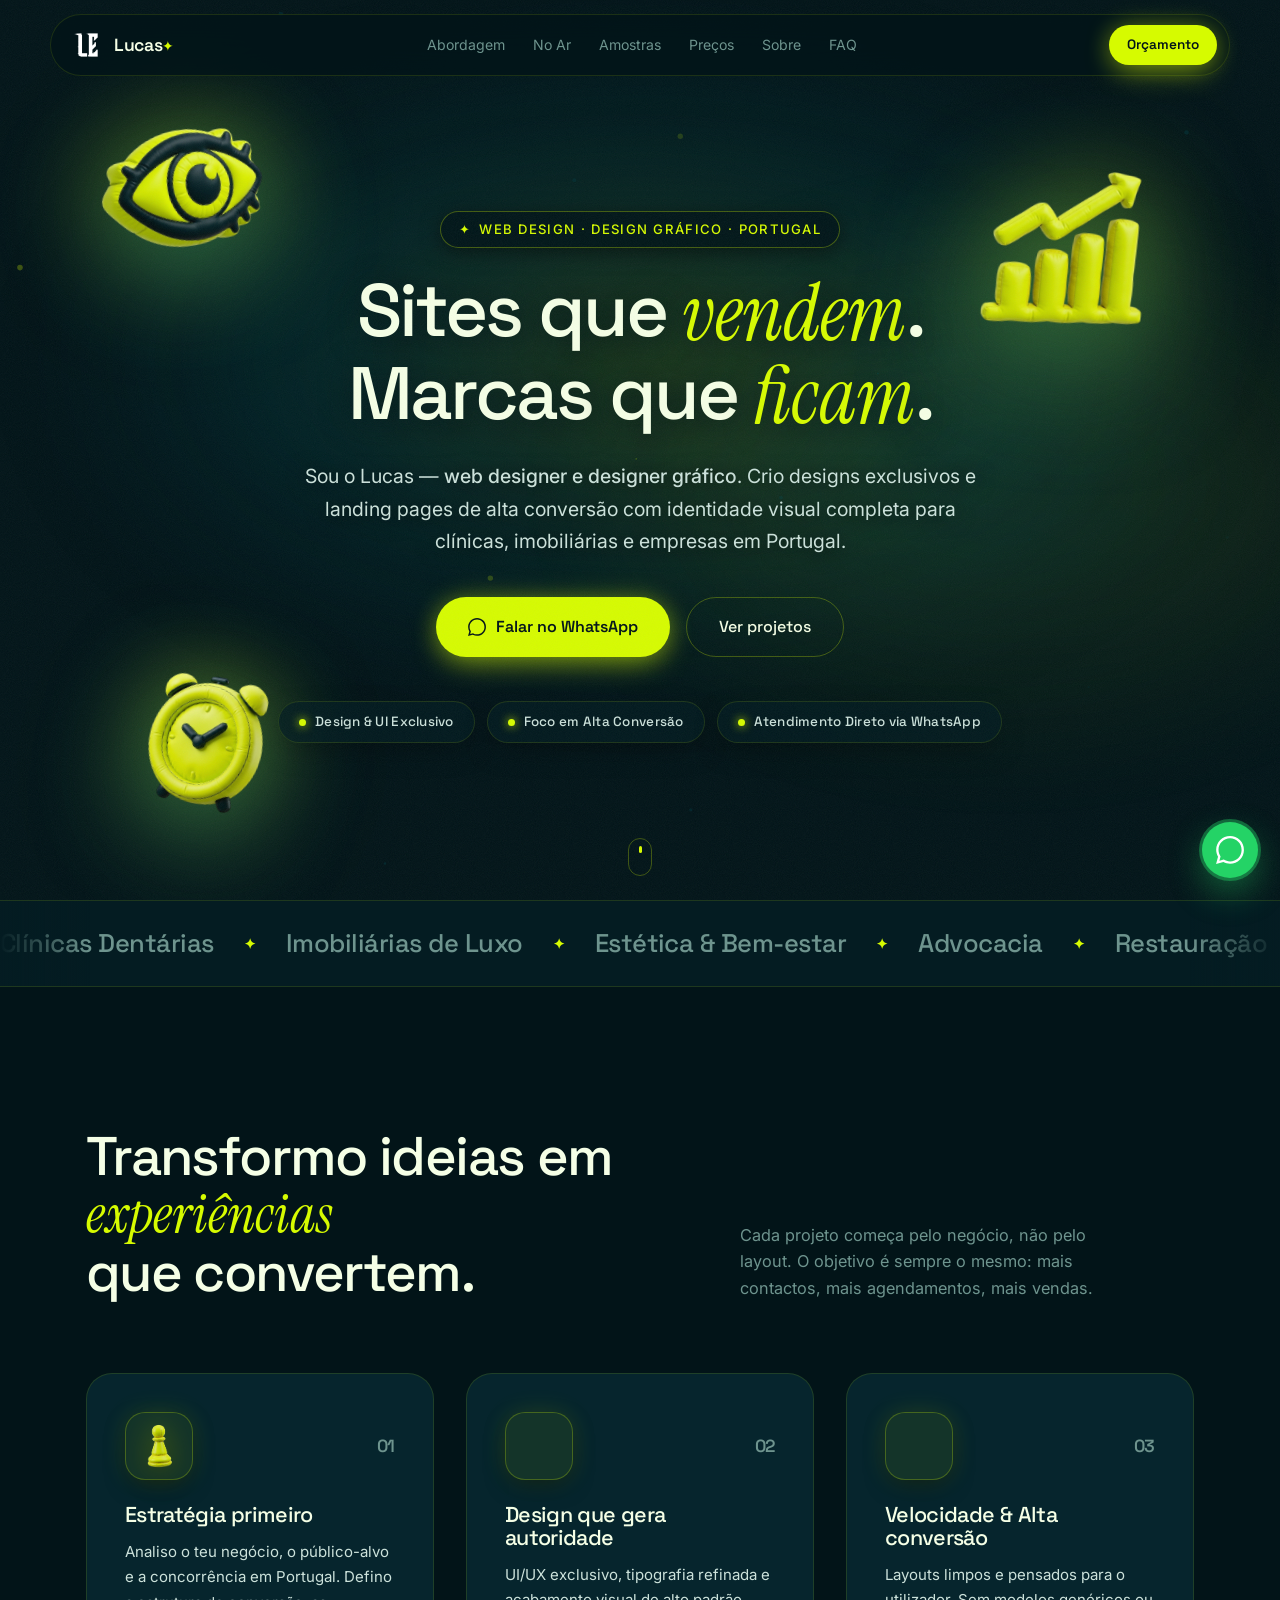
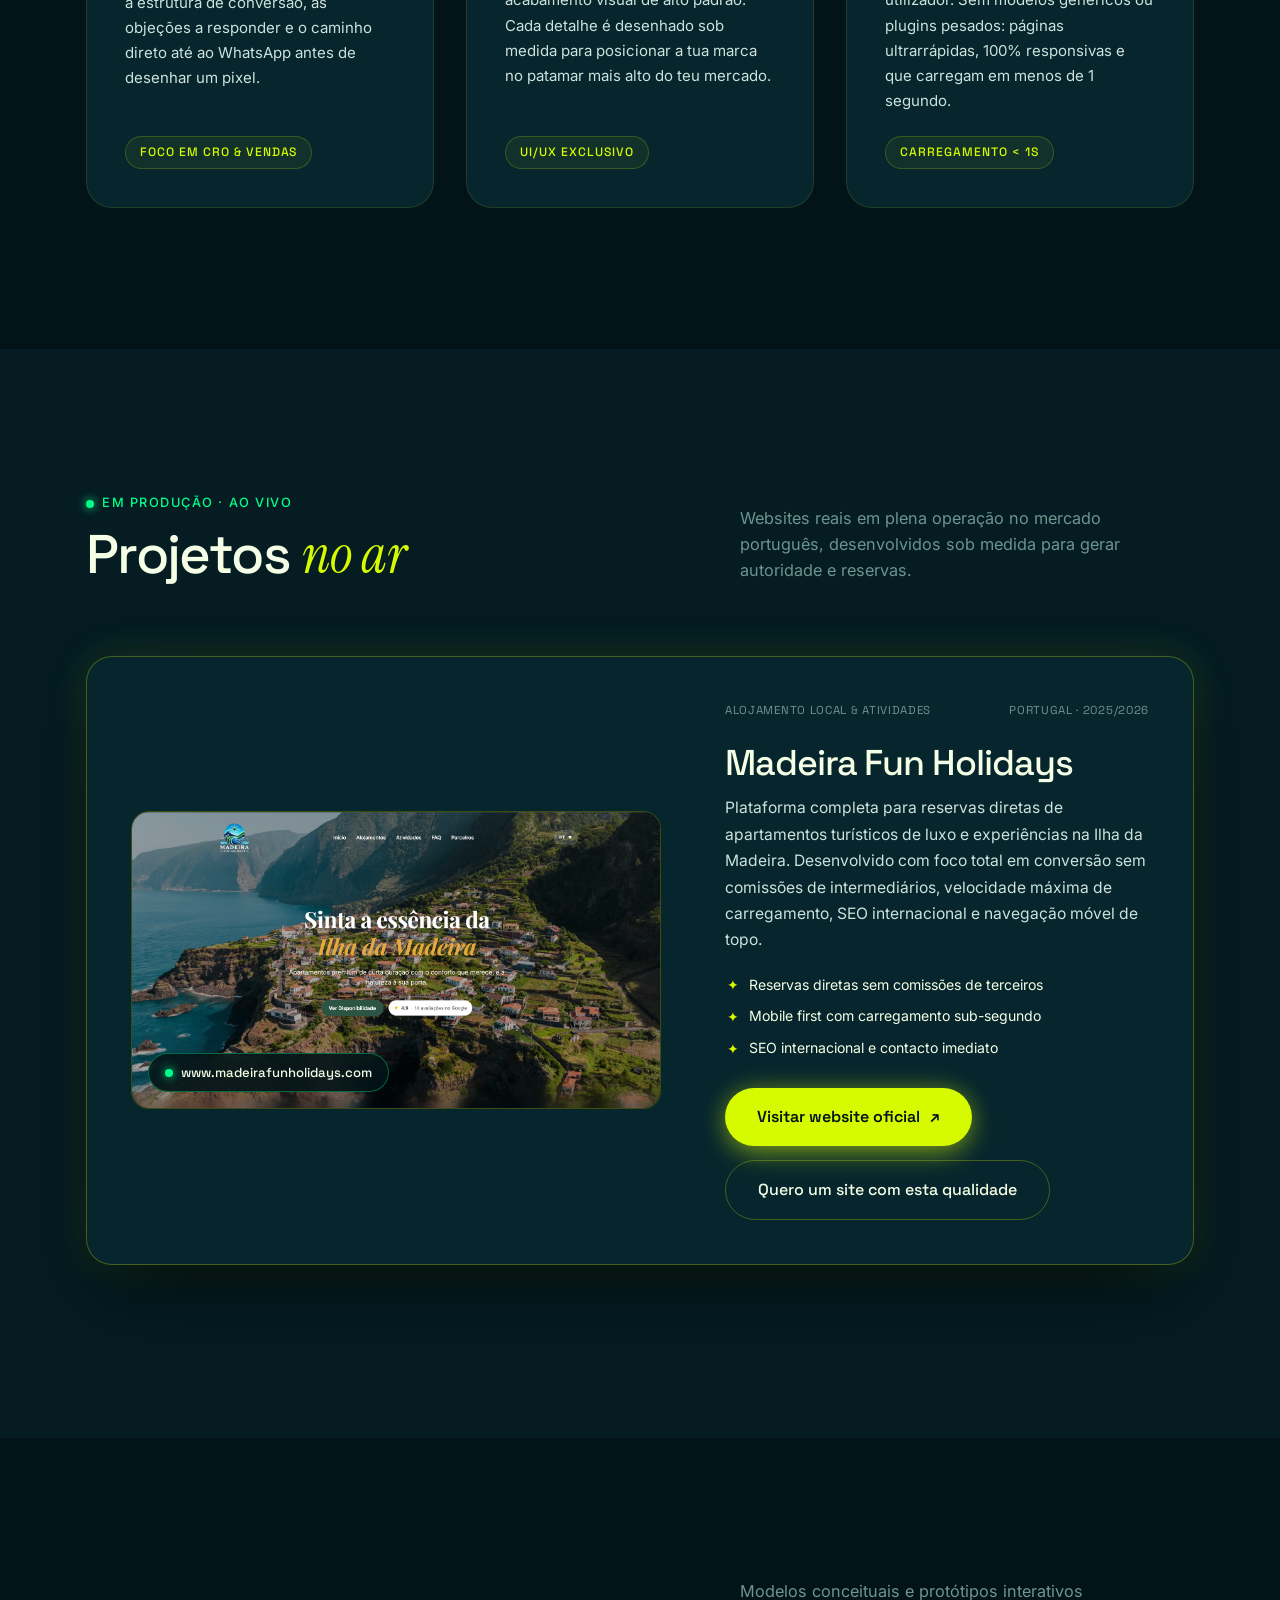
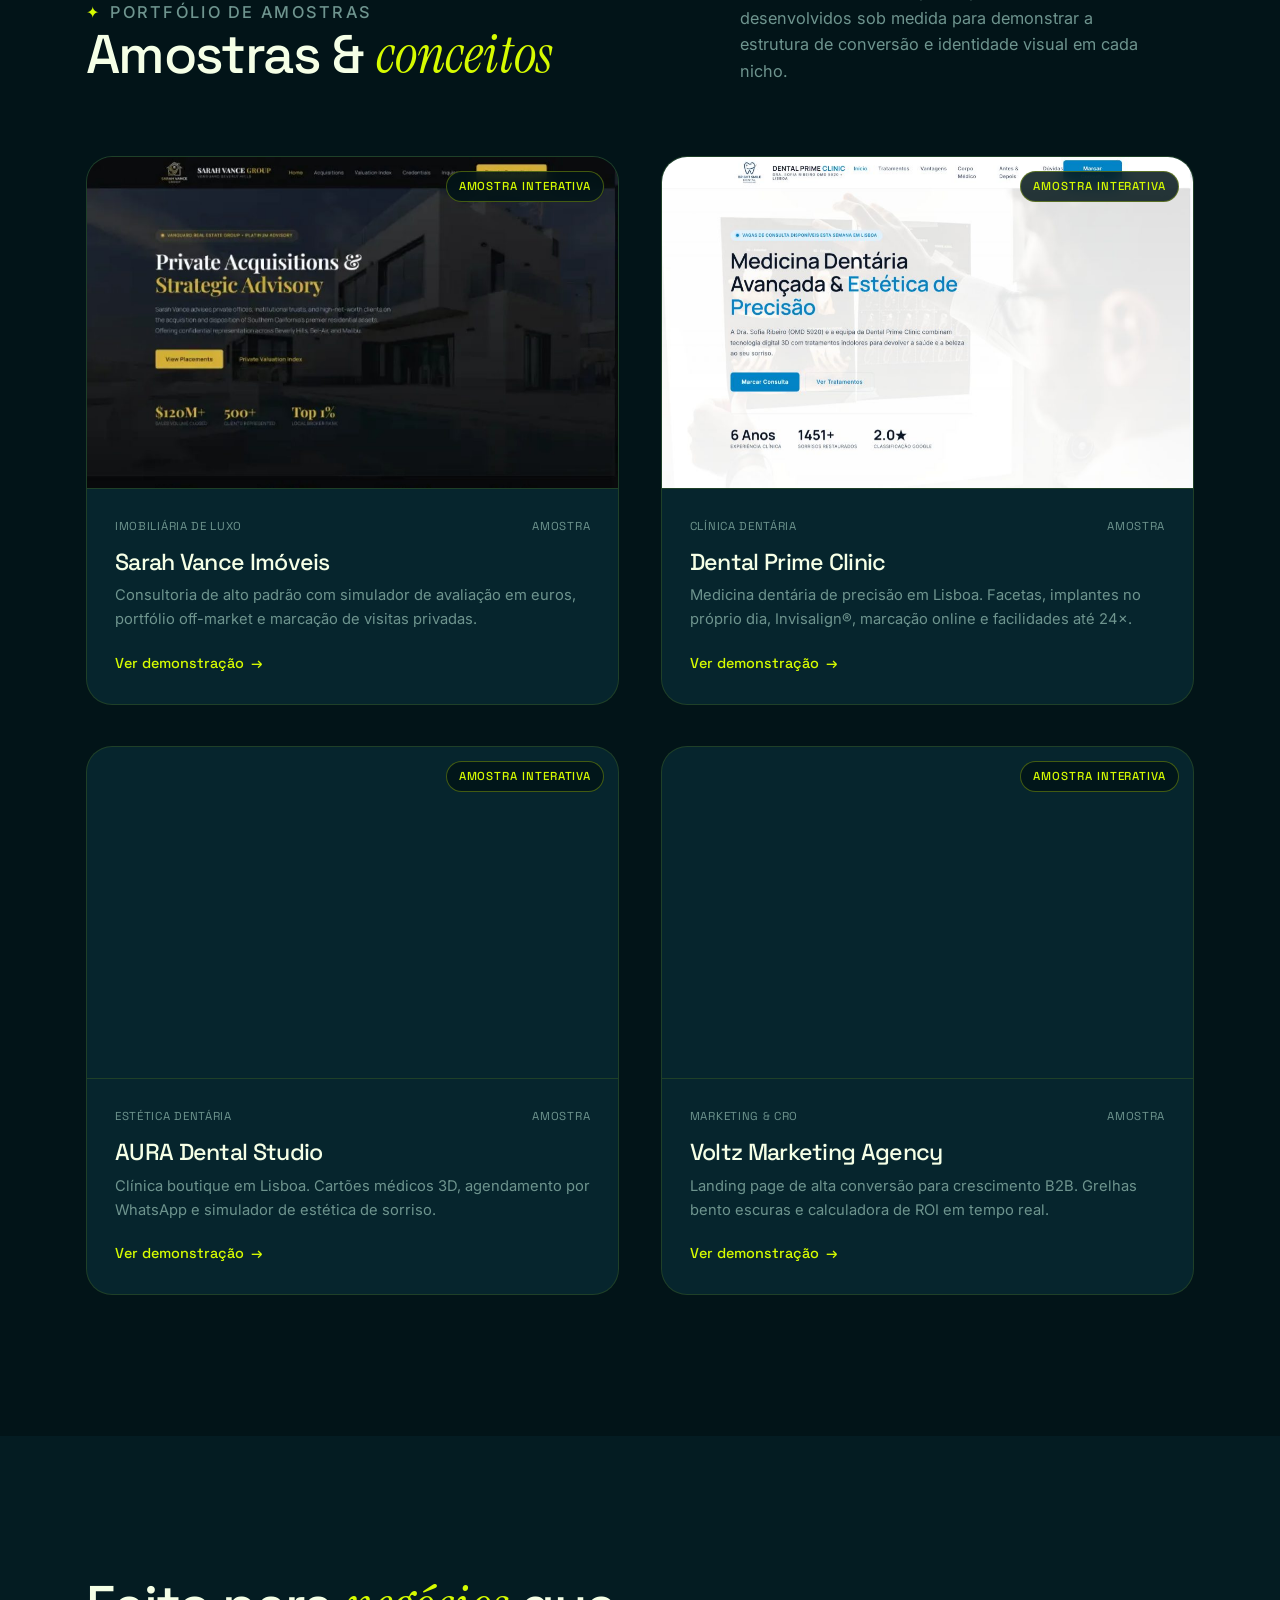
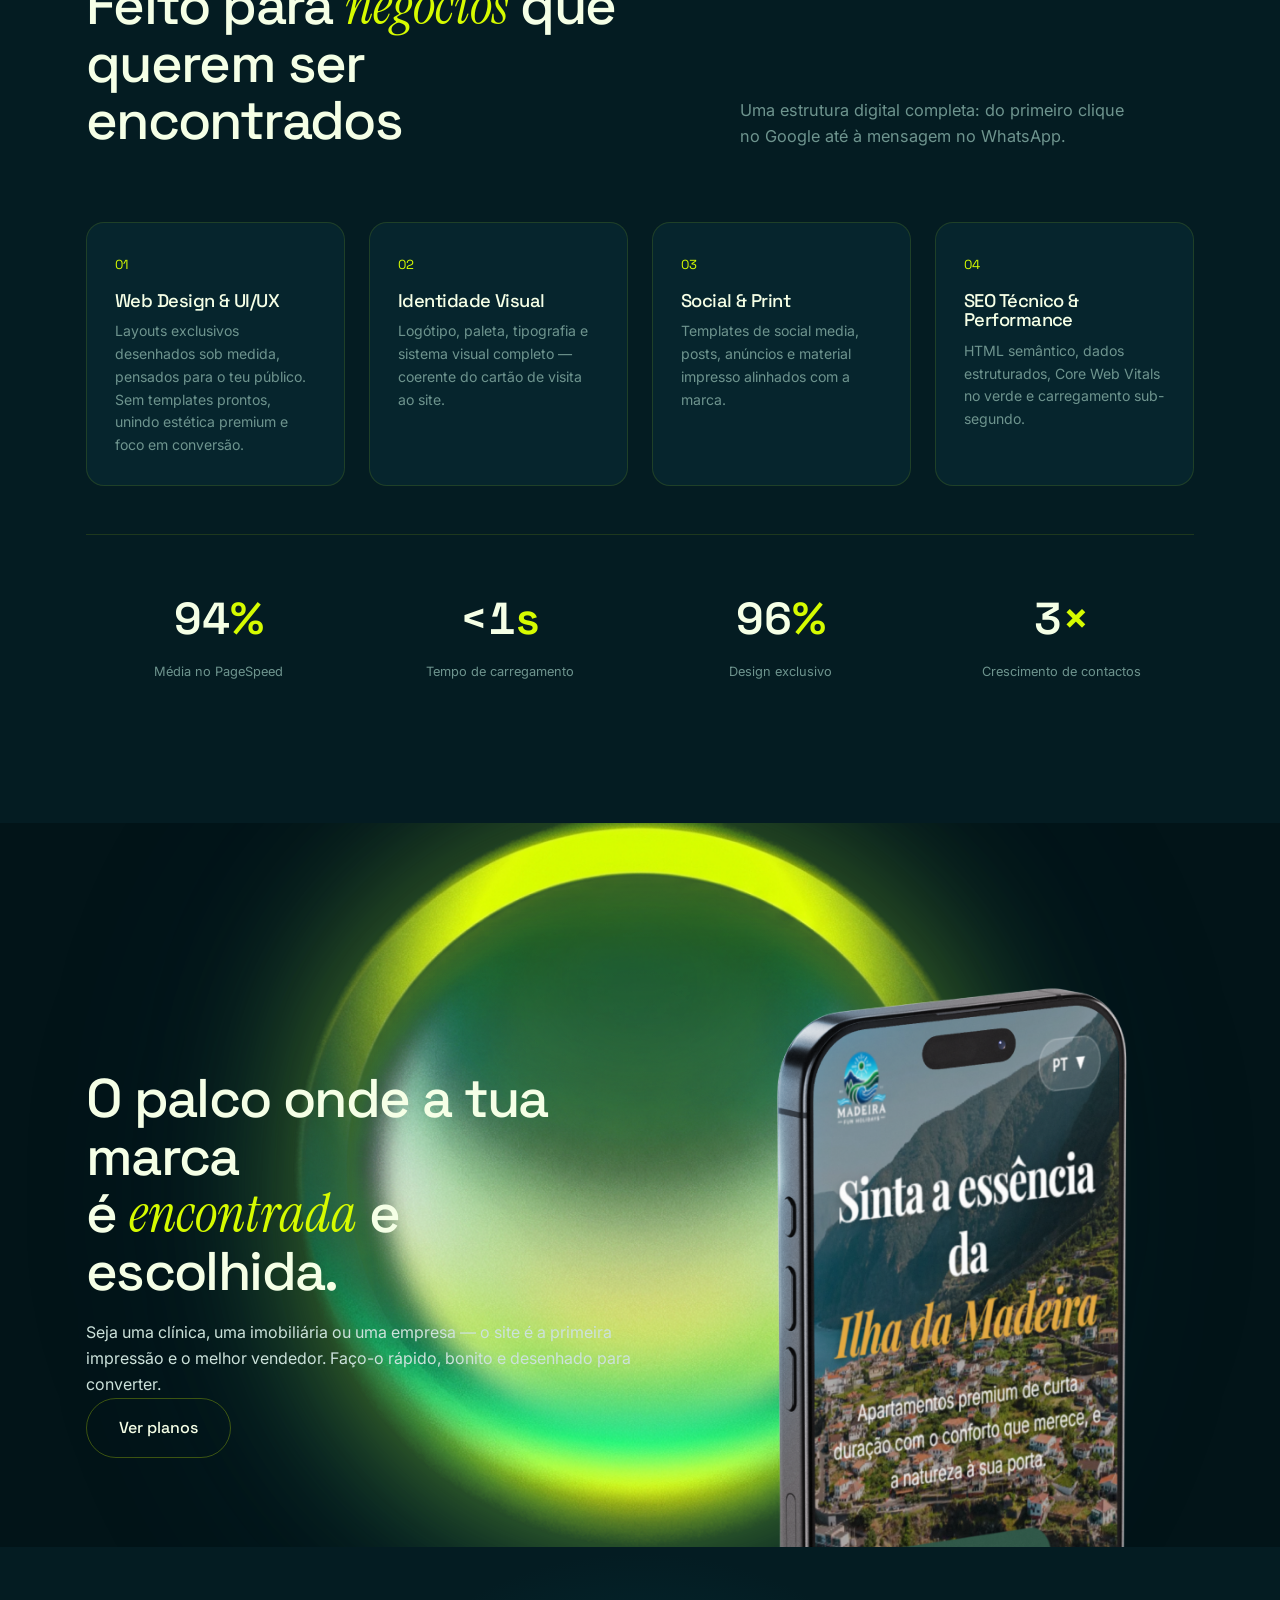
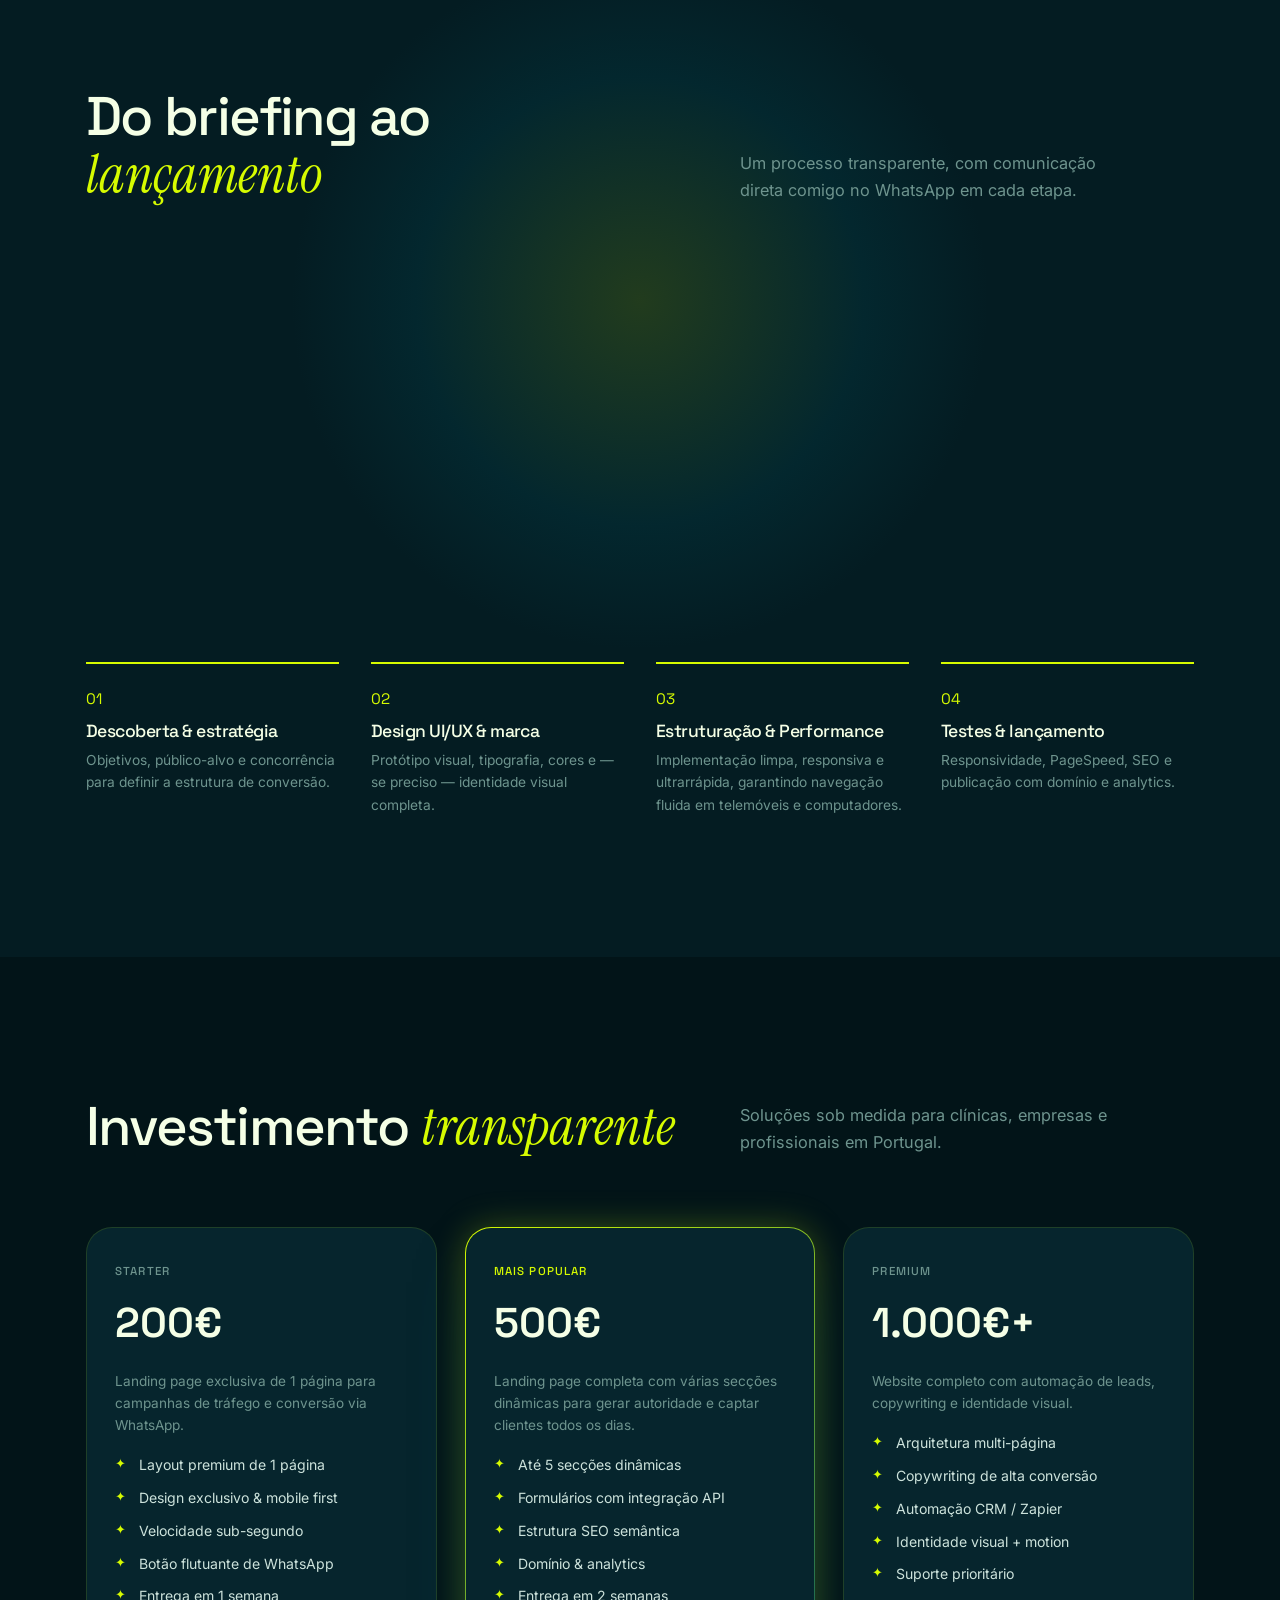
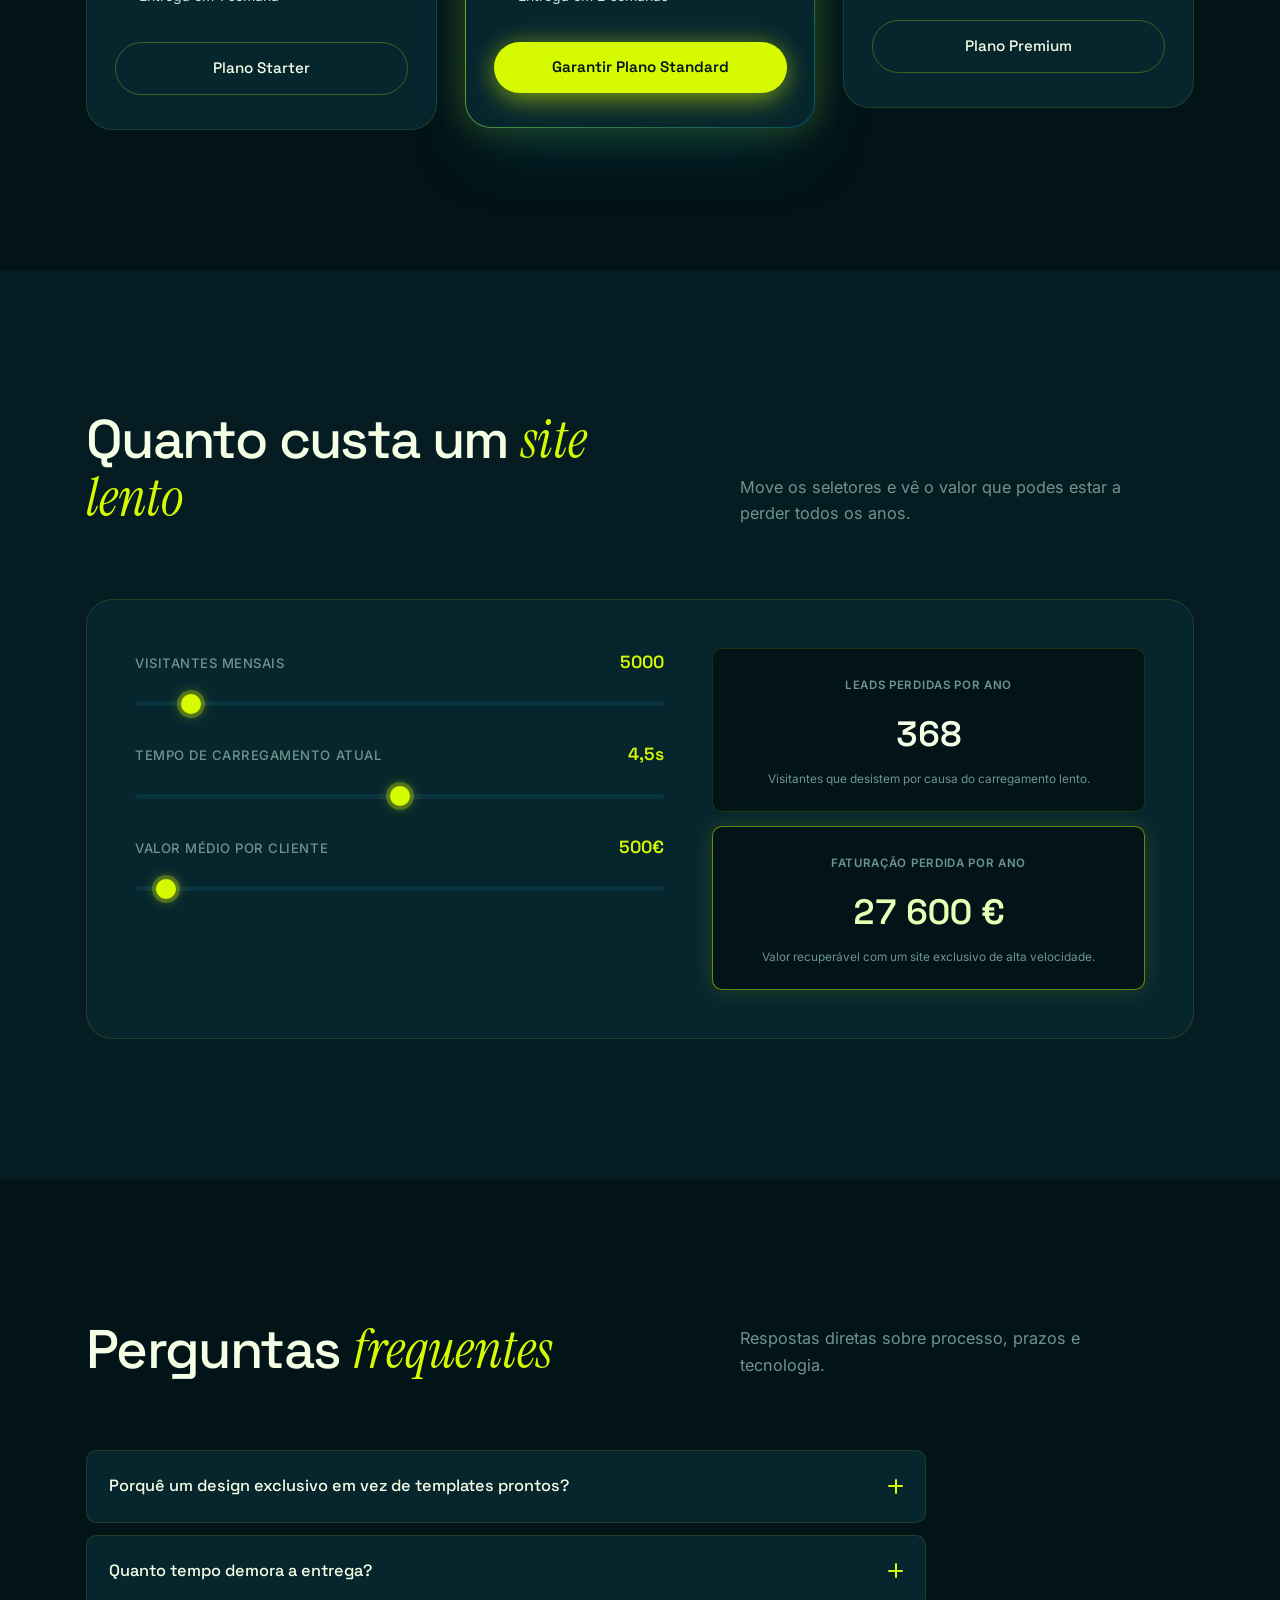
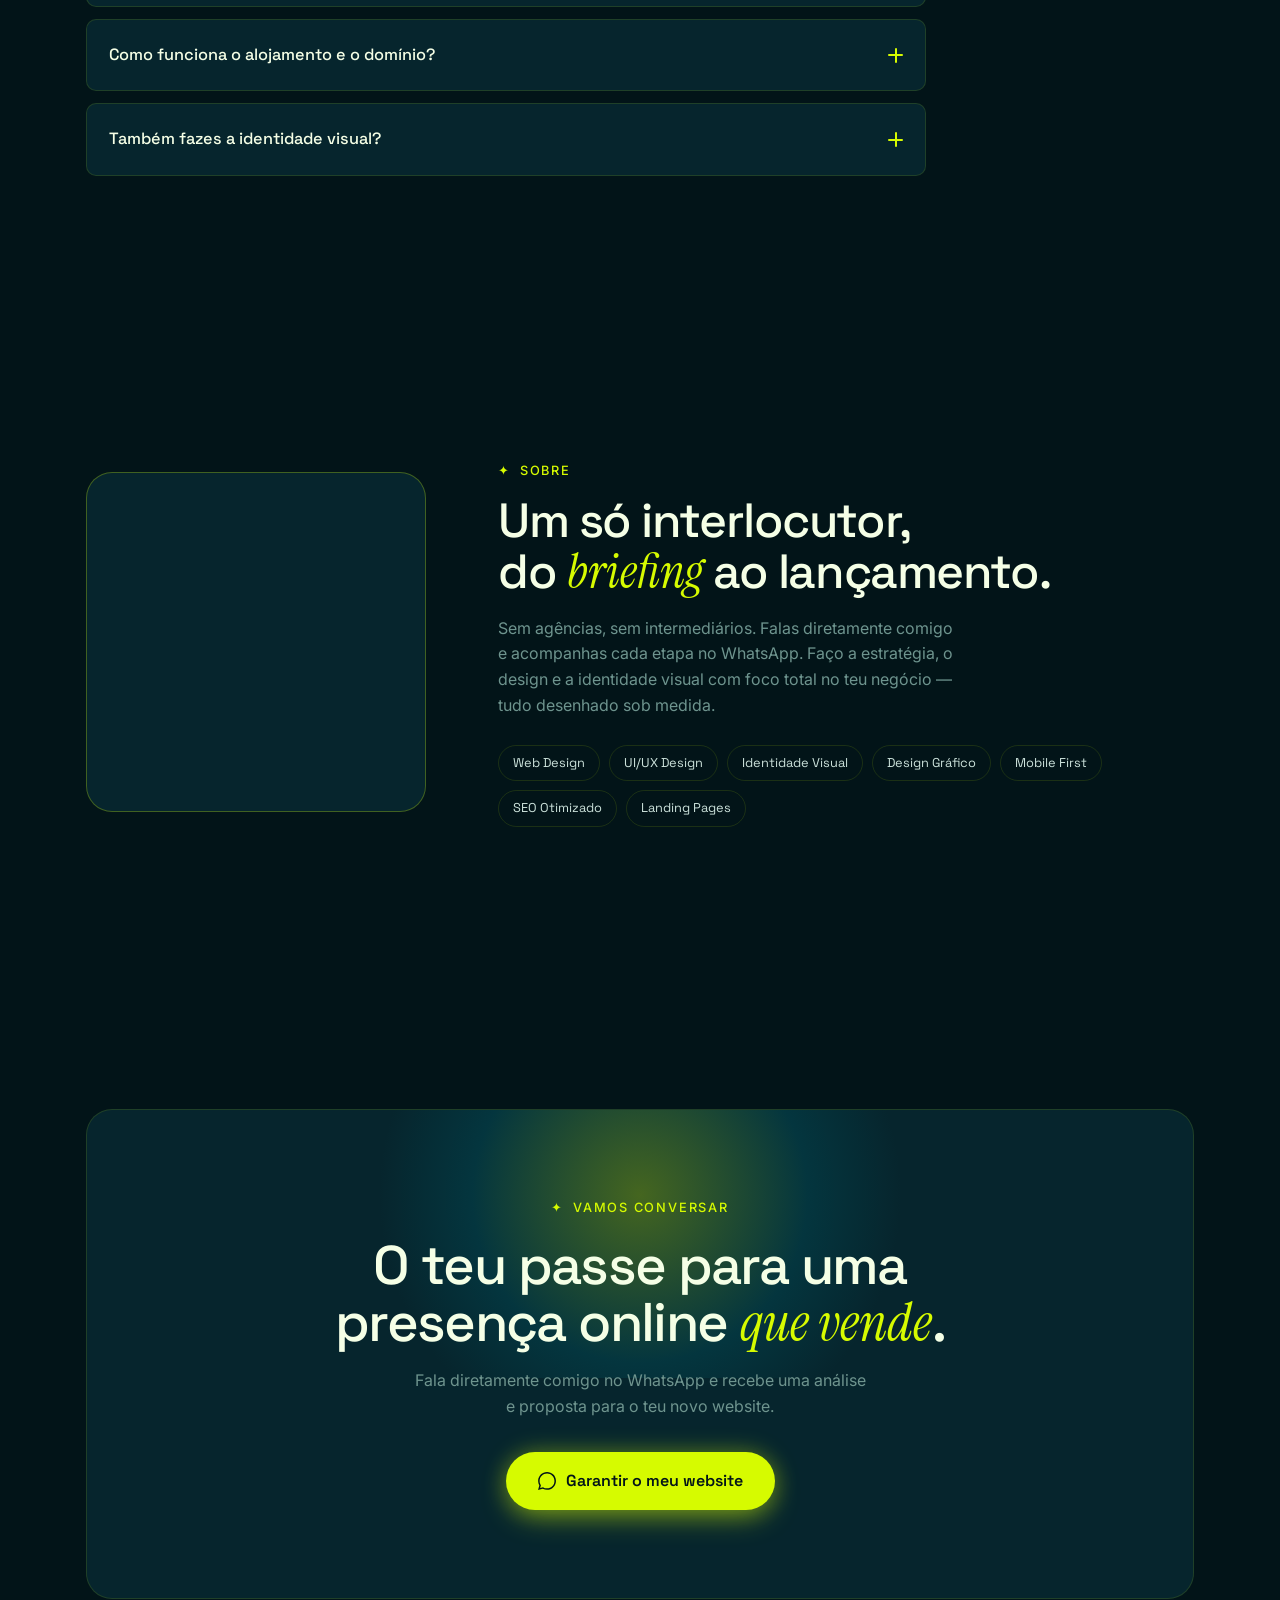
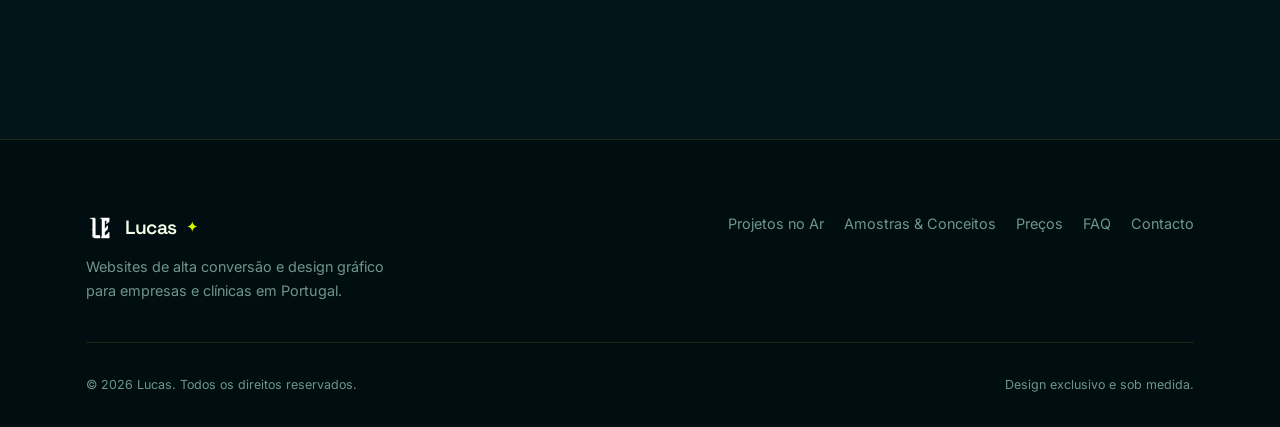
==== commit 79fa4739: "fix(mobile): oculta icone de mouse e otimiza fluidez do foguete para 60fps" ====
--- a/index.html
+++ b/index.html
@@ -42,7 +42,7 @@
     <link rel="preconnect" href="https://fonts.gstatic.com" crossorigin>
     <link rel="stylesheet" href="https://fonts.googleapis.com/css2?family=Space+Grotesk:wght@400;500;600;700&family=Instrument+Serif:ital@0;1&family=Inter:wght@400;500&display=swap">
 
-    <link rel="stylesheet" href="style.min.css?v=18.0">
+    <link rel="stylesheet" href="style.min.css?v=19.0">
 
     <script>window.WHATSAPP_NUMBER = "5562995273441";</script>
 
@@ -630,6 +630,6 @@
 
     <script src="gsap.min.js"></script>
     <script src="ScrollTrigger.min.js"></script>
-    <script src="script.min.js?v=15.0"></script>
+    <script src="script.min.js?v=16.0"></script>
 </body>
 </html>
--- a/style.min.css
+++ b/style.min.css
@@ -221,7 +221,7 @@
 body.has-cursor.cursor-view .cursor { width: 76px; height: 76px; background: var(--baby); border-color: transparent; }
 body.has-cursor.cursor-view .cursor-dot { opacity: 0; transform: translate(-50%, -50%) scale(0.3); }
 body.has-cursor.cursor-view .cursor-label { opacity: 1; }
-@media (pointer: coarse) { .cursor, .cursor-dot { display: none !important; } }
+@media (pointer: coarse) { .cursor, .cursor-dot, .hero-scroll { display: none !important; } }
 
 /* 6. HEADER ============================================================= */
 .header { position: fixed; top: 14px; left: 50%; transform: translateX(-50%); width: calc(100% - 28px); max-width: var(--container); z-index: 200; border: 1px solid var(--line); border-radius: 100px; background: rgba(2, 20, 24, 0.72); backdrop-filter: blur(16px); -webkit-backdrop-filter: blur(16px); transition: top .35s var(--ease), background-color .35s, border-color .35s; }
@@ -1049,6 +1049,8 @@
     display: flex;
     align-items: center;
     justify-content: center;
+    -webkit-backface-visibility: hidden;
+    backface-visibility: hidden;
 }
 
 /* Ambient glow surrounding the flying rocket and flame */
@@ -1066,6 +1068,7 @@
     animation: liquidAura 8s ease-in-out infinite alternate;
     pointer-events: none;
     z-index: 0;
+    will-change: transform, opacity;
 }
 
 /* Flame wrapper trailing seamlessly behind the rocket */
@@ -1074,10 +1077,12 @@
     width: 60%;
     top: 15.8%;
     left: 53.1%;
-    transform: rotate(38.6deg);
+    transform: rotate(38.6deg) translateZ(0);
     transform-origin: 9.38% 50.44%;
     z-index: 1;
     pointer-events: none;
+    -webkit-backface-visibility: hidden;
+    backface-visibility: hidden;
 }
 
 /* Thruster core hot plasma pulse */
@@ -1094,11 +1099,12 @@
     z-index: 0;
     pointer-events: none;
     animation: thrusterPulse 1.1s ease-in-out infinite alternate;
+    transform: translateZ(0);
 }
 
 @keyframes thrusterPulse {
-    0% { transform: scale(0.9); opacity: 0.7; }
-    100% { transform: scale(1.2); opacity: 1; }
+    0% { transform: scale(0.9) translateZ(0); opacity: 0.7; }
+    100% { transform: scale(1.2) translateZ(0); opacity: 1; }
 }
 
 .process-flame-img {
@@ -1112,6 +1118,9 @@
     animation: liquidFluidMotion 6.5s ease-in-out infinite;
     will-change: transform, filter;
     transition: filter 0.4s ease;
+    -webkit-backface-visibility: hidden;
+    backface-visibility: hidden;
+    transform: translateZ(0);
 }
 
 /* The rocket placed on top of the green flame - enlarged & aligned */
@@ -1121,13 +1130,15 @@
     height: auto;
     top: 2%;
     left: 2%;
-    transform: scaleX(-1);
+    transform: scaleX(-1) translateZ(0);
     transform-origin: 50% 50%;
     z-index: 2;
     display: block;
     filter: drop-shadow(0 20px 42px rgba(0, 0, 0, 0.82)) drop-shadow(0 0 28px rgba(214, 251, 0, 0.35));
     pointer-events: none;
     transition: filter 0.3s ease;
+    -webkit-backface-visibility: hidden;
+    backface-visibility: hidden;
 }
 
 .process-flight-stage:hover .process-flame-img {
@@ -1416,6 +1427,7 @@
 
 /* 23. RESPONSIVE ===================================== */
 @media (max-width: 1024px) {
+    .hero-scroll { display: none !important; }
     .nav { display: none; }
     .burger { display: block; }
     .header-actions .btn-sm { display: none; }
@@ -1443,7 +1455,71 @@
     .gfx-grid { column-count: 2; }
 }
 
+@media (max-width: 768px), (pointer: coarse) {
+    /* Mobile-optimized 60FPS fluid rocket flight pipeline */
+    .hero-scroll { display: none !important; }
+    .process-flight-stage {
+        perspective: none !important;
+        transform-style: flat !important;
+    }
+    .process-rocket-vessel {
+        transform-style: flat !important;
+        will-change: transform, opacity !important;
+    }
+    .process-rocket-vessel::before {
+        border-radius: 50% !important;
+        filter: blur(18px) !important;
+        animation: liquidAuraMobile 4s ease-in-out infinite alternate !important;
+        will-change: transform, opacity !important;
+    }
+    .process-flame-img {
+        /* Bypasses CPU-bound SVG feTurbulence displacement filter on mobile for butter-smooth 60/120 FPS */
+        filter: drop-shadow(0 0 22px rgba(214, 251, 0, 0.8)) drop-shadow(0 10px 24px rgba(0, 84, 95, 0.65)) !important;
+        animation: liquidFluidMotionMobile 3.6s ease-in-out infinite !important;
+        will-change: transform !important;
+    }
+    .process-rocket-img {
+        /* Reduced convolution radius for 60FPS mobile fill-rate */
+        filter: drop-shadow(0 12px 22px rgba(0, 0, 0, 0.8)) drop-shadow(0 0 16px rgba(214, 251, 0, 0.35)) !important;
+        will-change: transform !important;
+    }
+    .process-flight-stage:hover .process-flame-img,
+    .process-flight-stage:active .process-flame-img {
+        filter: drop-shadow(0 0 32px rgba(214, 251, 0, 0.95)) drop-shadow(0 14px 30px rgba(0, 84, 95, 0.8)) !important;
+    }
+}
+
+@keyframes liquidAuraMobile {
+    0% {
+        transform: translate(-50%, -50%) scale(0.93);
+        opacity: 0.7;
+    }
+    100% {
+        transform: translate(-50%, -50%) scale(1.05);
+        opacity: 0.95;
+    }
+}
+
+@keyframes liquidFluidMotionMobile {
+    0% {
+        transform: translate3d(0, 0, 0) scale(1, 1) rotate(0deg);
+    }
+    25% {
+        transform: translate3d(0, -5px, 0) scale(1.02, 0.98) rotate(0.8deg);
+    }
+    50% {
+        transform: translate3d(0, 3px, 0) scale(0.98, 1.02) rotate(-0.6deg);
+    }
+    75% {
+        transform: translate3d(0, -6px, 0) scale(1.02, 0.98) rotate(0.6deg);
+    }
+    100% {
+        transform: translate3d(0, 0, 0) scale(1, 1) rotate(0deg);
+    }
+}
+
 @media (max-width: 680px) {
+    .hero-scroll { display: none !important; }
     .header { width: calc(100% - 24px); left: 50%; transform: translateX(-50%); }
     .header-inner { padding: 0 12px; }
     .hero-glow, .statement-glow, .cta-glow, .process-wave-glow { display: none; }
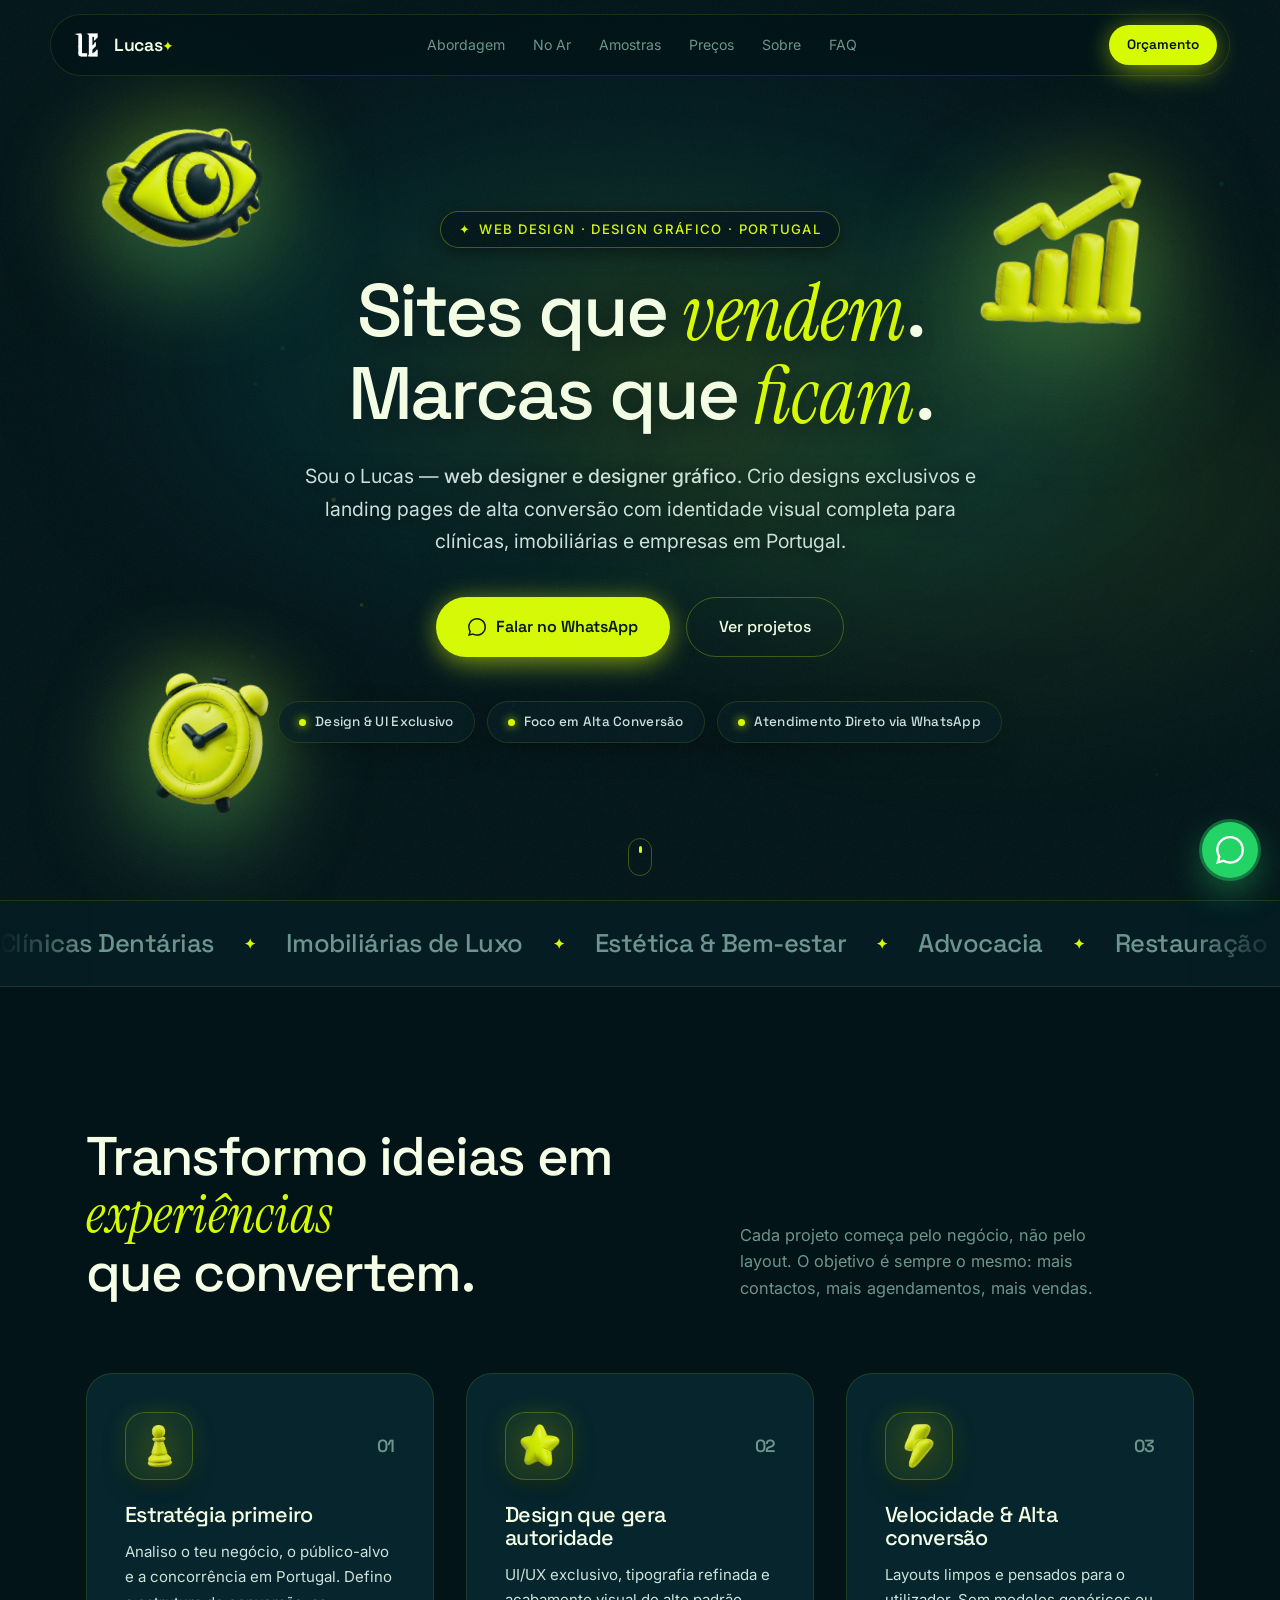
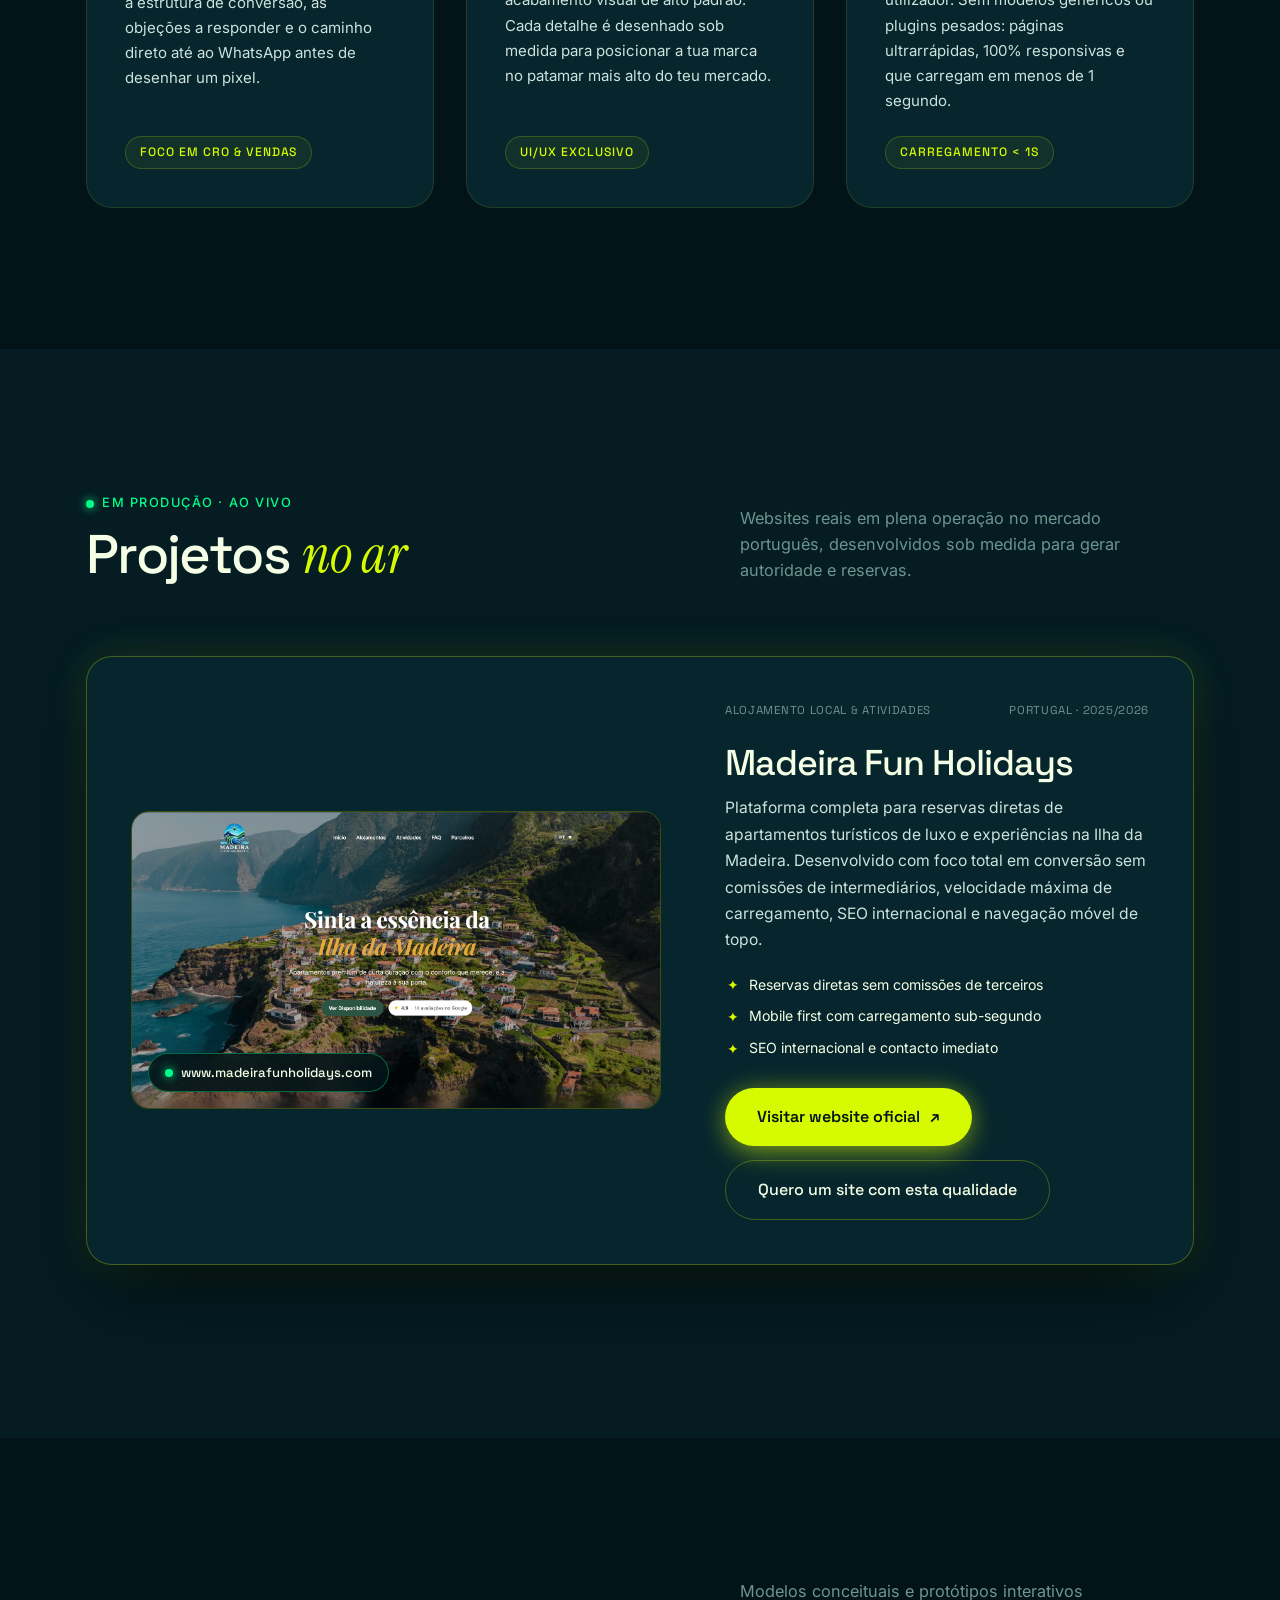
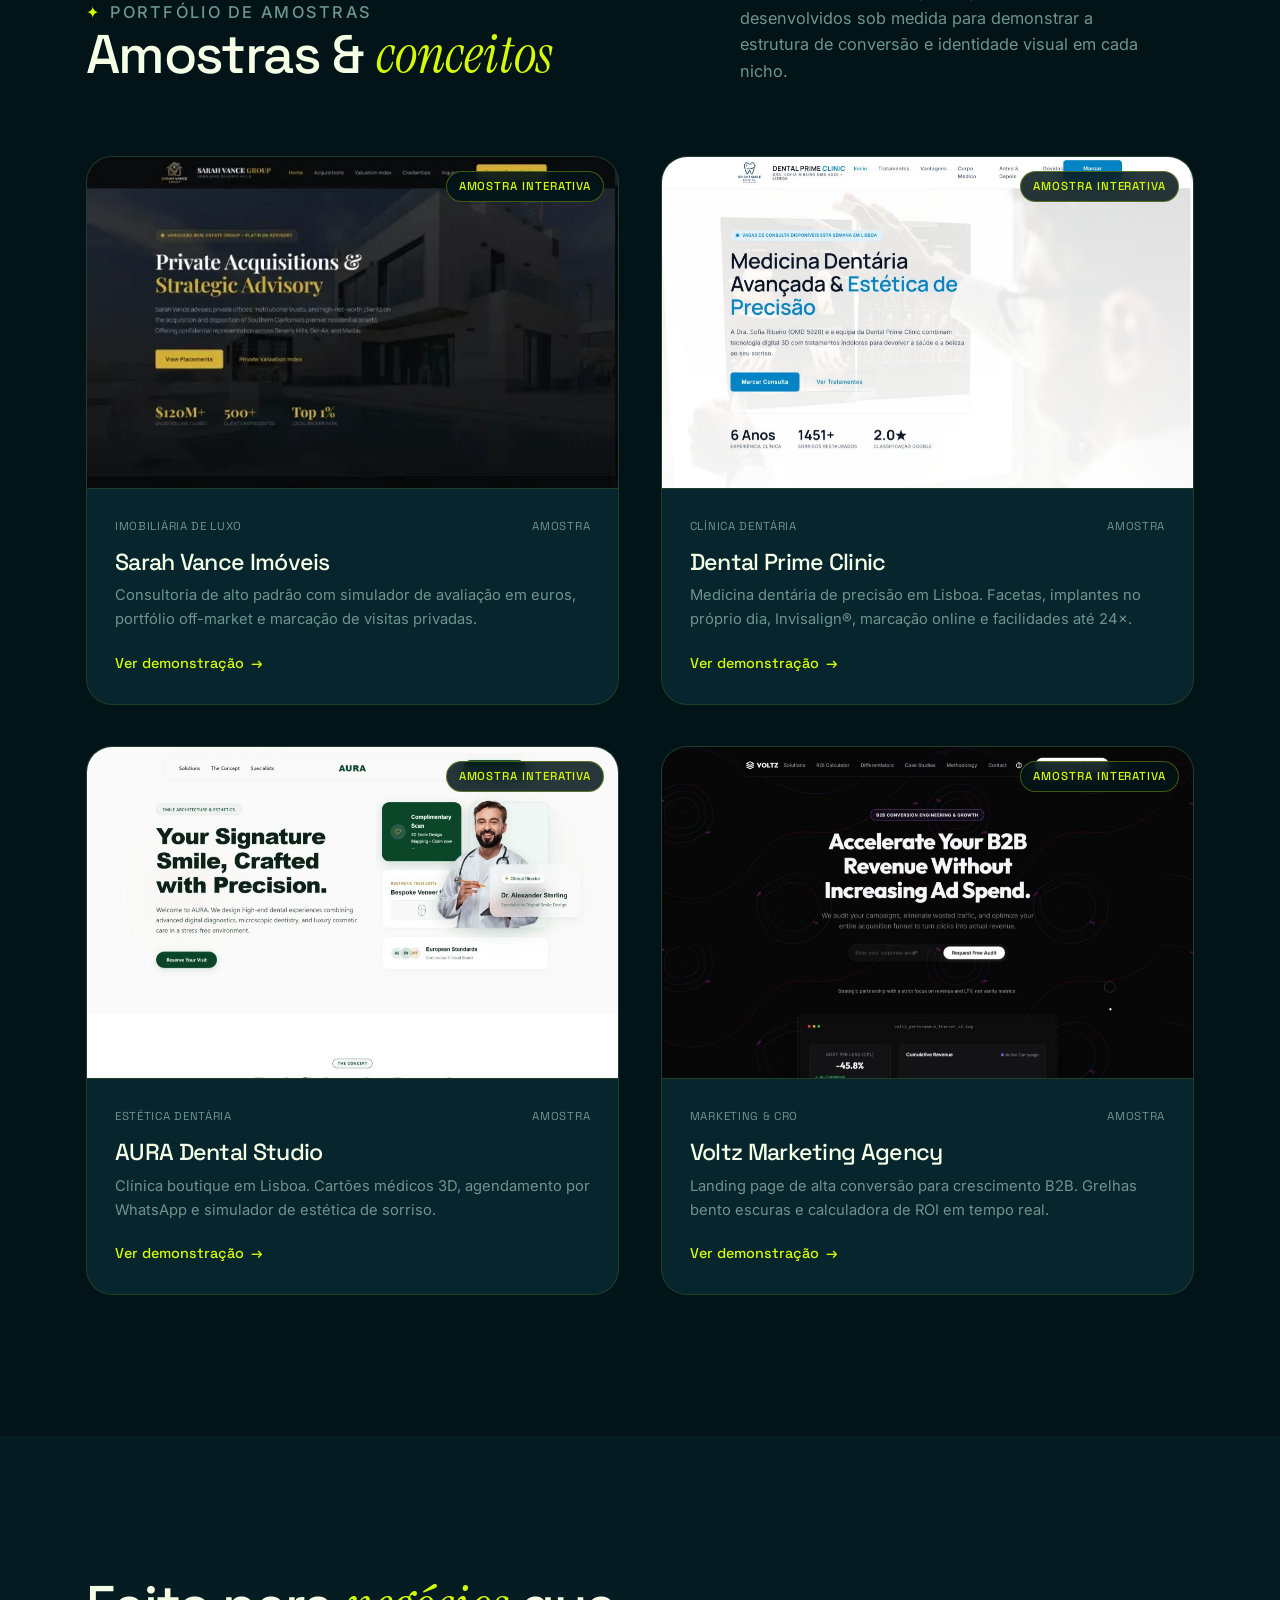
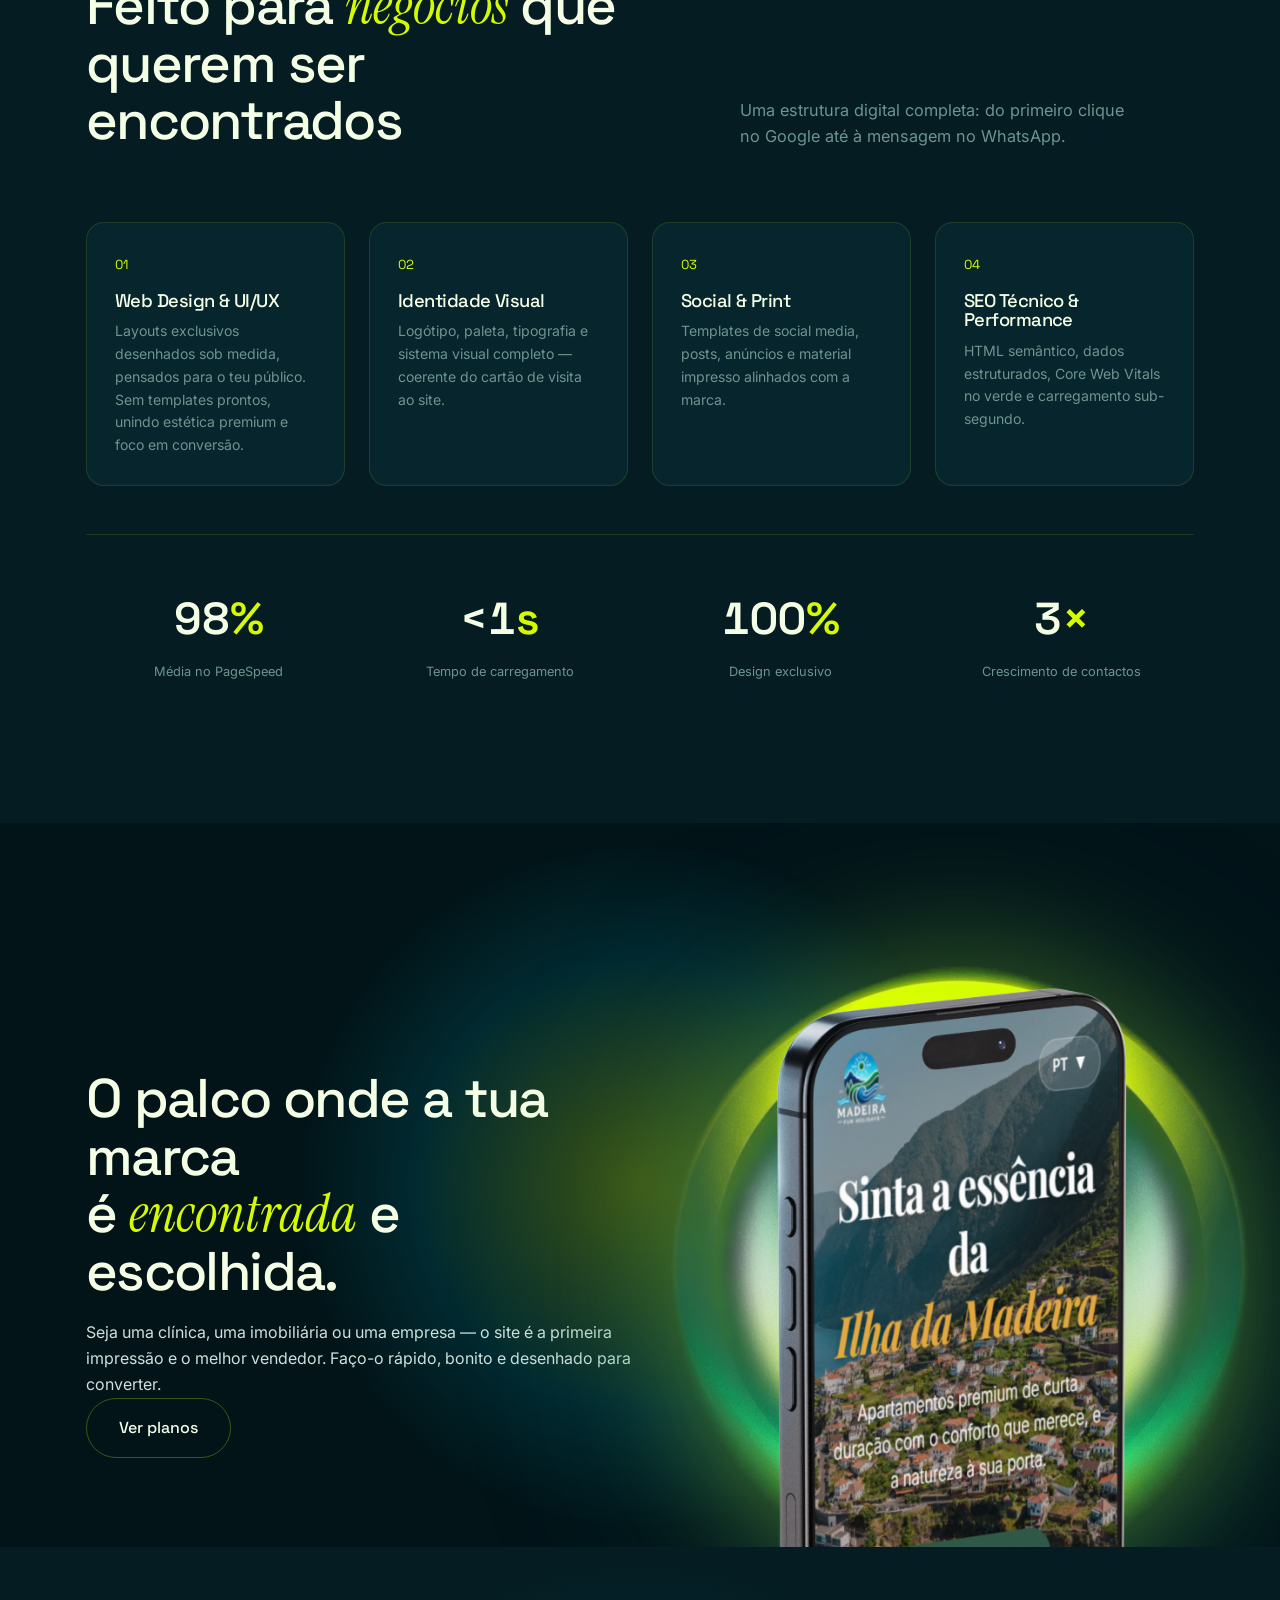
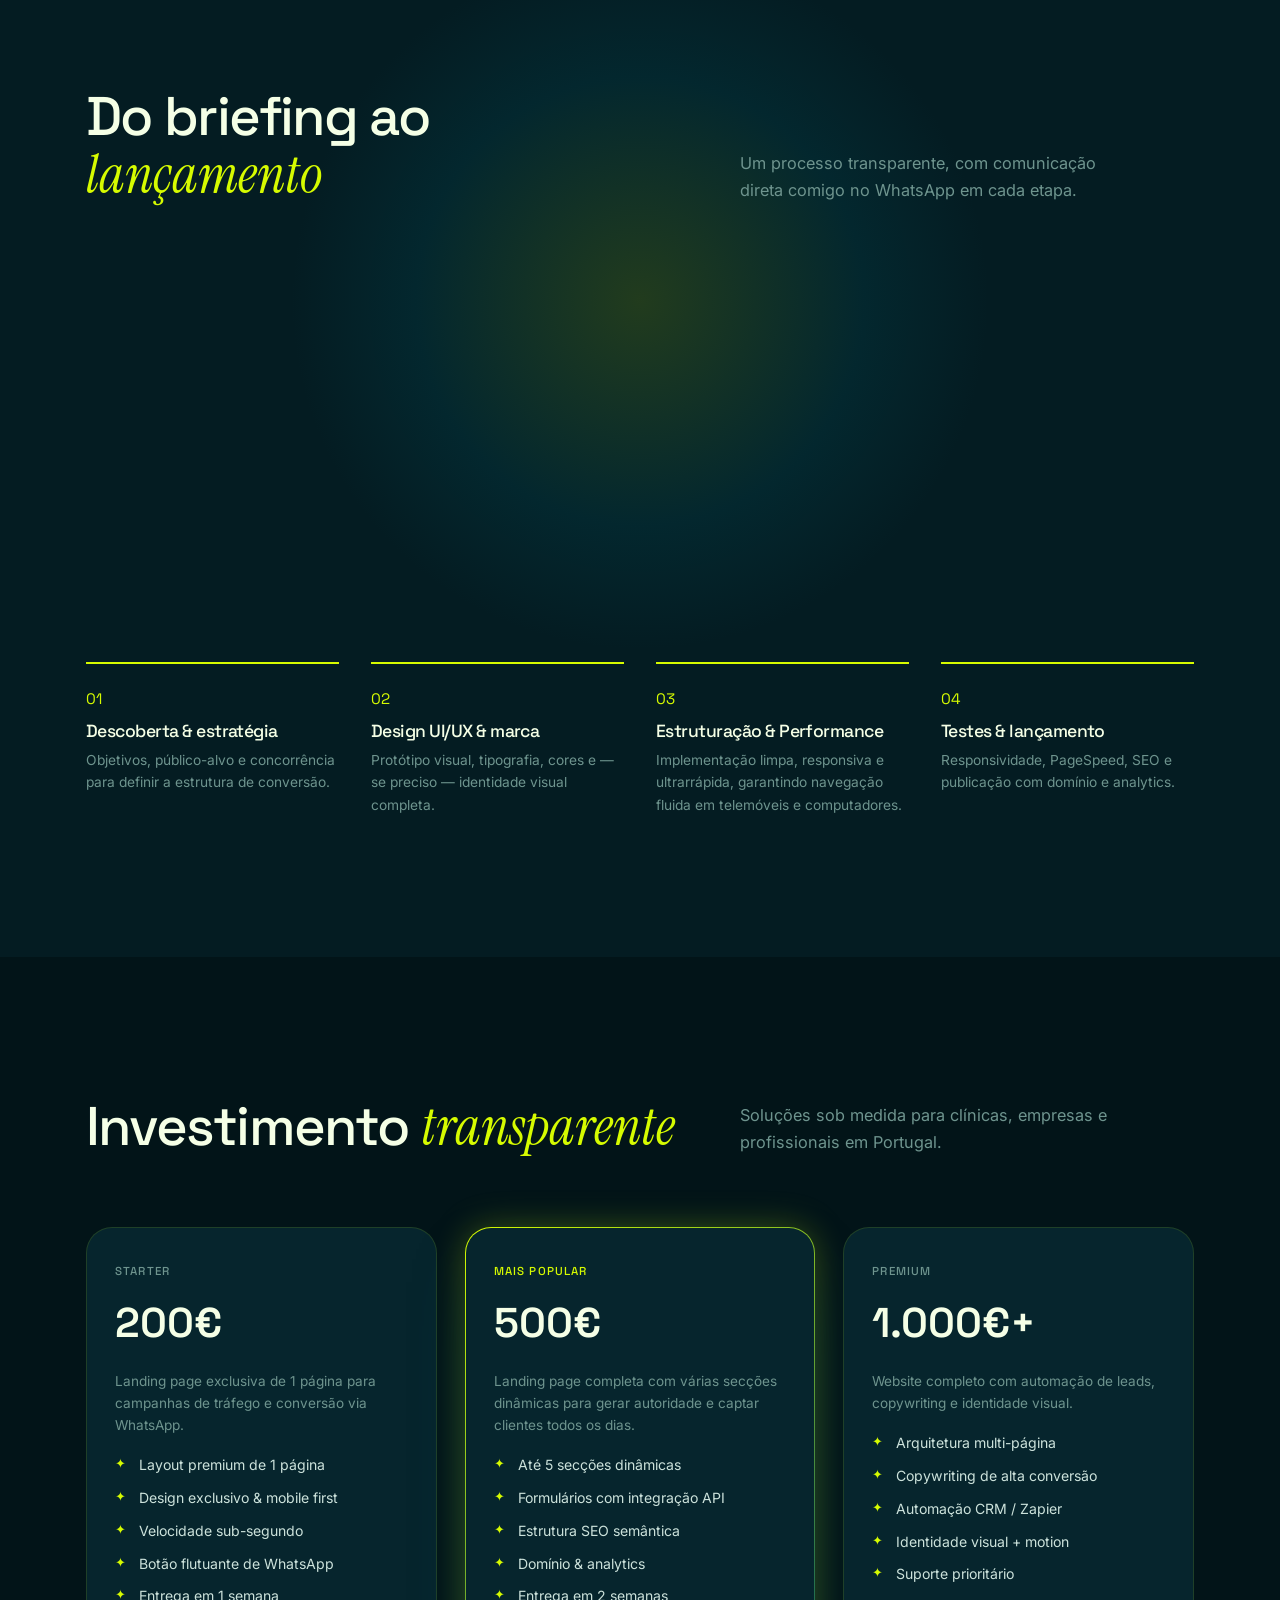
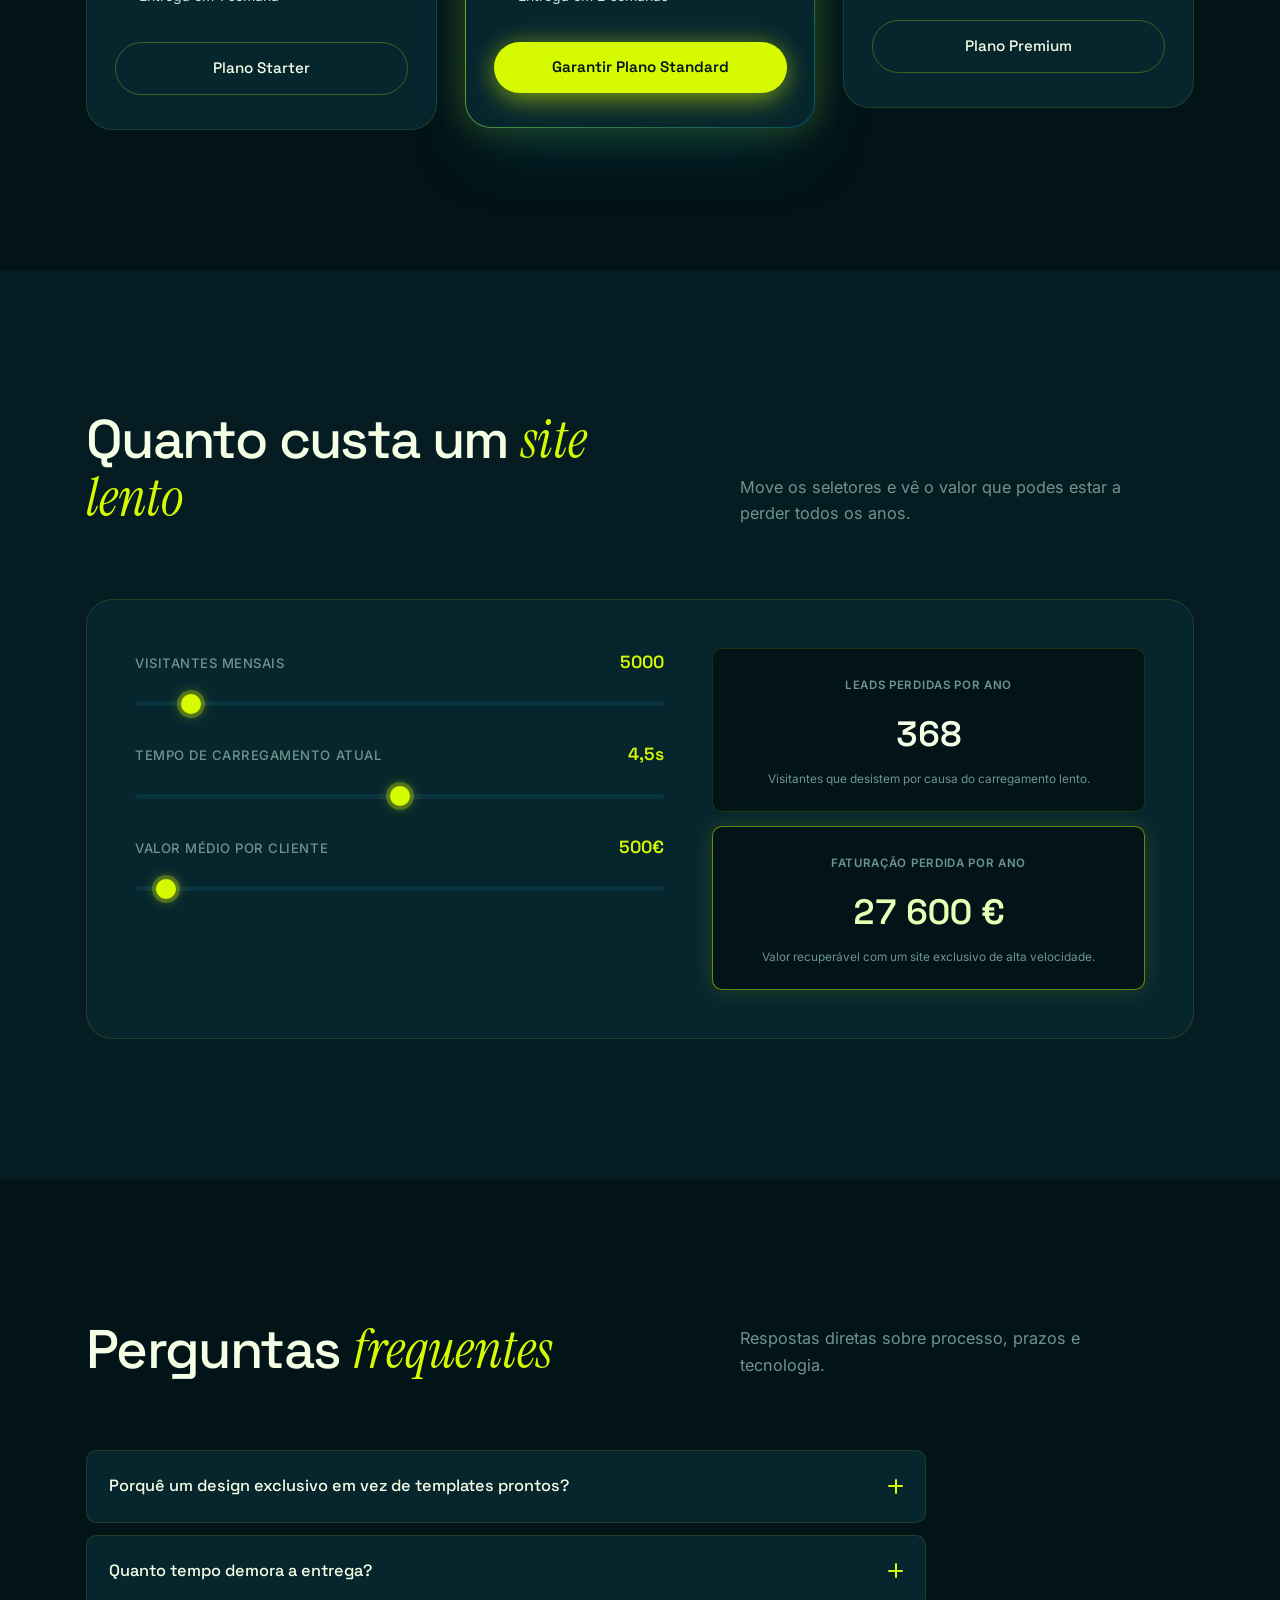
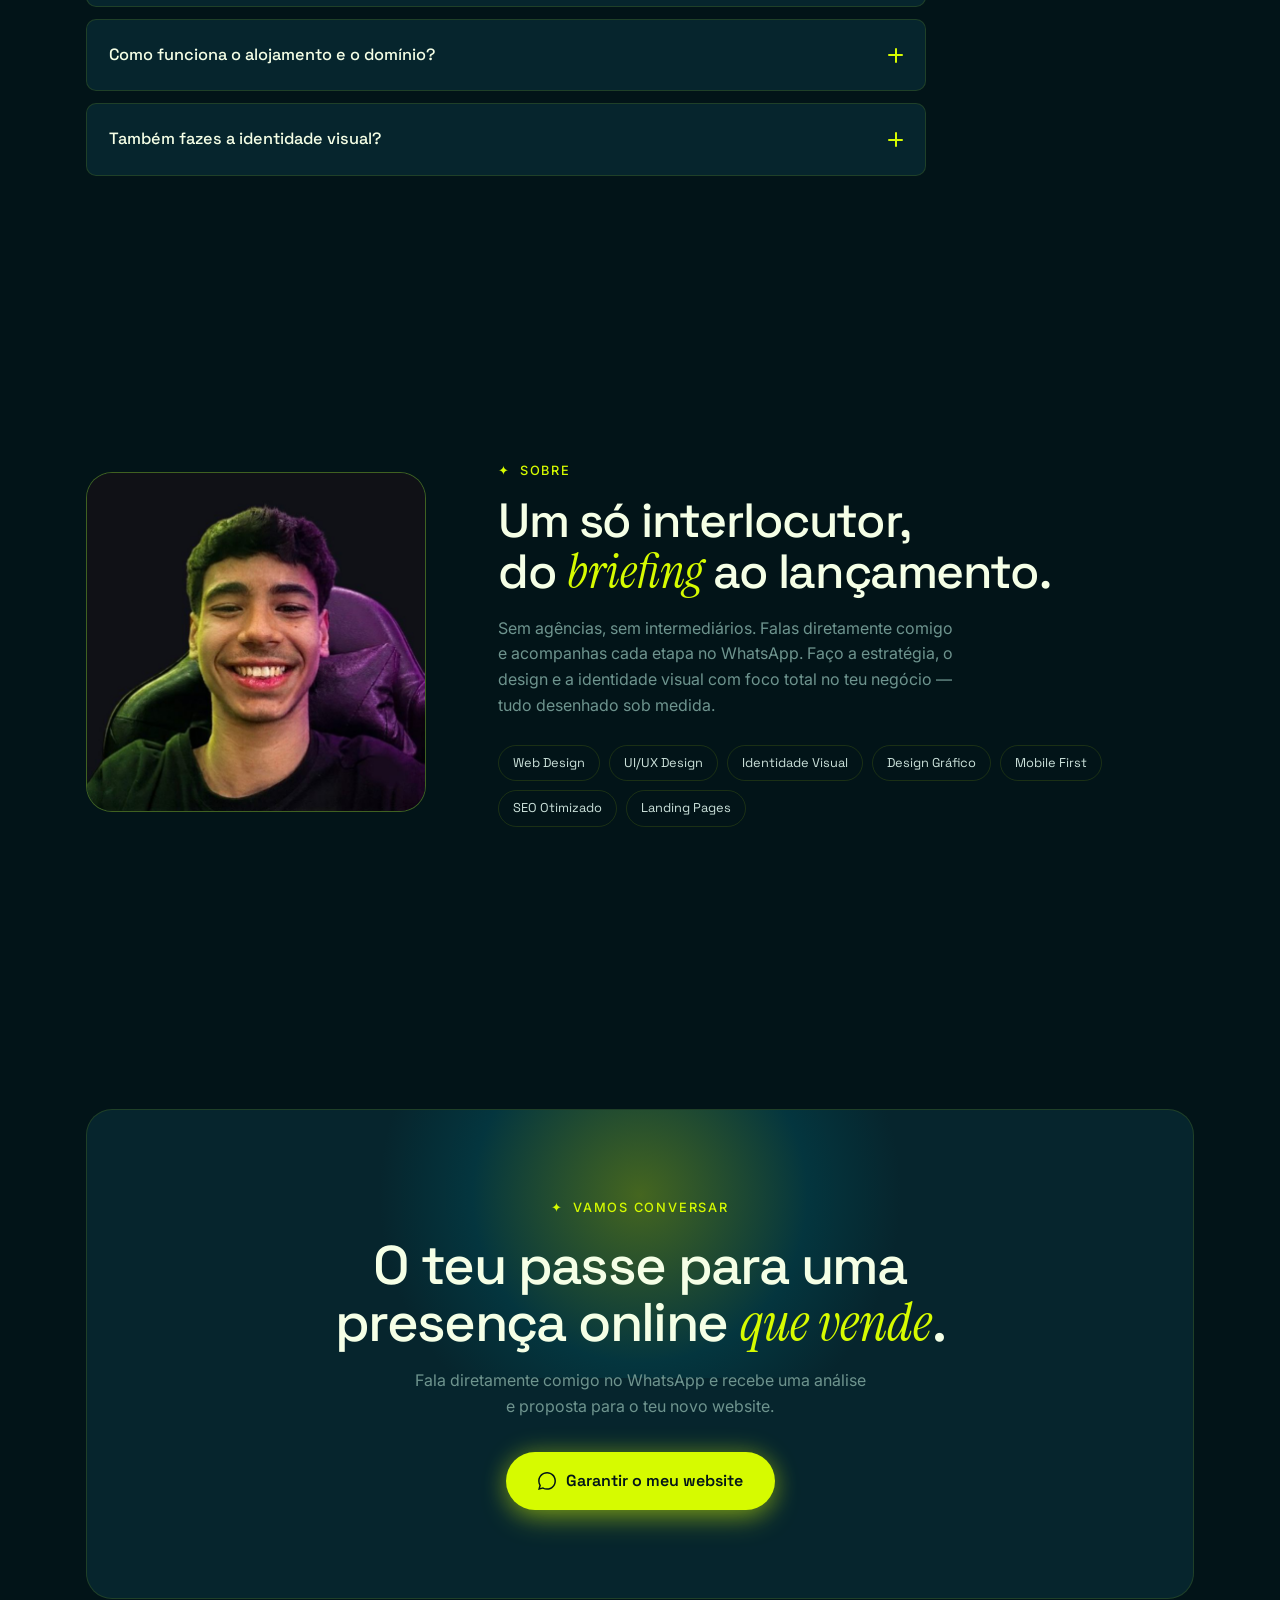
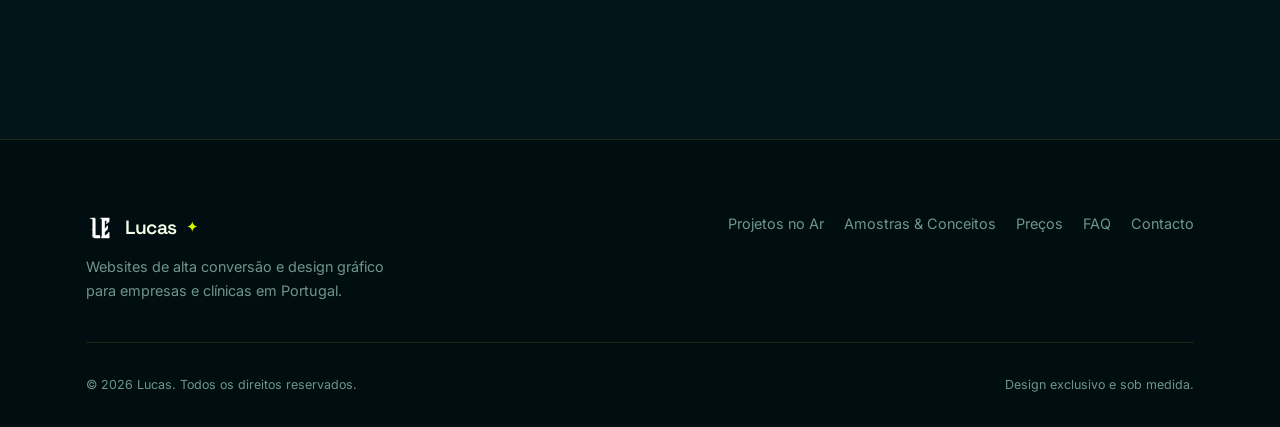
==== commit 63d08e80: "fix(statement): reposiciona o sol para tras do meio do celular no mobile sem cobrir o texto" ====
--- a/index.html
+++ b/index.html
@@ -42,7 +42,7 @@
     <link rel="preconnect" href="https://fonts.gstatic.com" crossorigin>
     <link rel="stylesheet" href="https://fonts.googleapis.com/css2?family=Space+Grotesk:wght@400;500;600;700&family=Instrument+Serif:ital@0;1&family=Inter:wght@400;500&display=swap">
 
-    <link rel="stylesheet" href="style.min.css?v=19.0">
+    <link rel="stylesheet" href="style.min.css?v=20.0">
 
     <script>window.WHATSAPP_NUMBER = "5562995273441";</script>
 
@@ -399,9 +399,6 @@
         <!-- STATEMENT + phone -->
         <section class="section statement" id="statement">
             <div class="statement-glow"></div>
-            <div class="statement-sol-center" aria-hidden="true">
-                <img src="sol-hero.png" alt="" width="720" height="960" loading="lazy" decoding="async">
-            </div>
             <div class="container statement-inner">
                 <div class="statement-text" data-anim="stagger">
                     <h2>O palco onde a tua marca<br>é <i>encontrada</i> e escolhida.</h2>
@@ -410,6 +407,9 @@
                     <a href="#pricing" class="btn btn-ghost btn-lg">Ver planos</a>
                 </div>
                 <figure class="statement-phone">
+                    <div class="statement-sol-center" aria-hidden="true">
+                        <img src="sol-hero.png" alt="" width="720" height="960" loading="lazy" decoding="async">
+                    </div>
                     <img src="celular-hero.webp" alt="Website Madeira Fun Holidays aberto num telemóvel, design exclusivo por Lucas" width="1080" height="1350" loading="lazy" decoding="async">
                 </figure>
             </div>
--- a/style.min.css
+++ b/style.min.css
@@ -968,13 +968,13 @@
     vertical-align: bottom;
     margin-bottom: -4px;
 }
-/* Statement Centered Solar Eclipse Glow */
+/* Statement Centered Solar Eclipse Glow (Anchored behind the phone showcase) */
 .statement-sol-center {
     position: absolute;
-    top: 50%;
+    top: 54%;
     left: 50%;
     transform: translate(-50%, -50%);
-    width: clamp(400px, 58vw, 760px);
+    width: clamp(340px, 132%, 680px);
     pointer-events: none;
     user-select: none;
     z-index: 1;
@@ -984,7 +984,7 @@
     width: 100% !important;
     height: auto !important;
     display: block !important;
-    filter: drop-shadow(0 0 75px rgba(214, 251, 0, 0.5)) drop-shadow(0 20px 100px rgba(0, 84, 95, 0.75)) !important;
+    filter: drop-shadow(0 0 65px rgba(214, 251, 0, 0.45)) drop-shadow(0 20px 85px rgba(0, 84, 95, 0.7)) !important;
 }
 @keyframes solCenterBreath {
     0% {
@@ -1487,6 +1487,14 @@
     .process-flight-stage:active .process-flame-img {
         filter: drop-shadow(0 0 32px rgba(214, 251, 0, 0.95)) drop-shadow(0 14px 30px rgba(0, 84, 95, 0.8)) !important;
     }
+    /* Statement sol positioned closer to the middle of the phone, safely below text */
+    .statement-sol-center {
+        top: 55% !important;
+        width: clamp(310px, 122%, 440px) !important;
+    }
+    .statement-sol-center img {
+        filter: drop-shadow(0 0 32px rgba(214, 251, 0, 0.4)) drop-shadow(0 12px 40px rgba(0, 84, 95, 0.55)) !important;
+    }
 }
 
 @keyframes liquidAuraMobile {
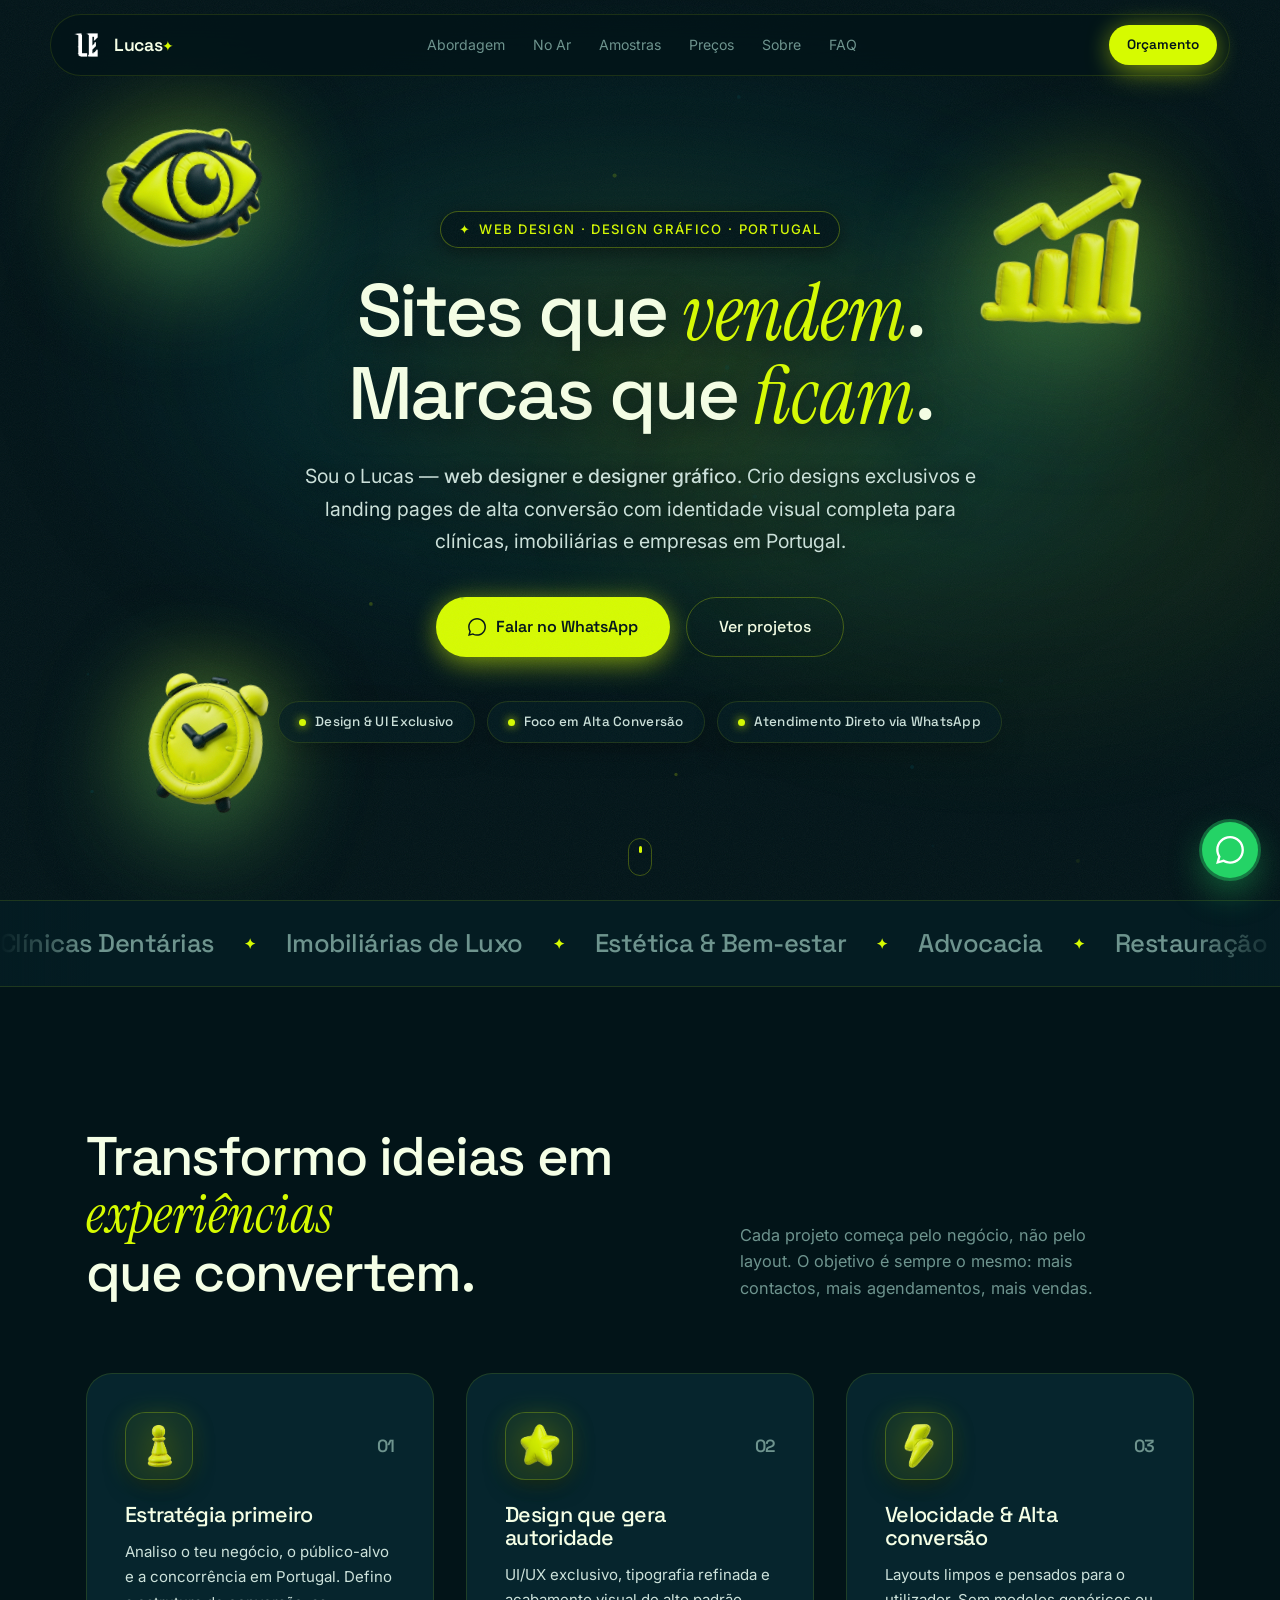
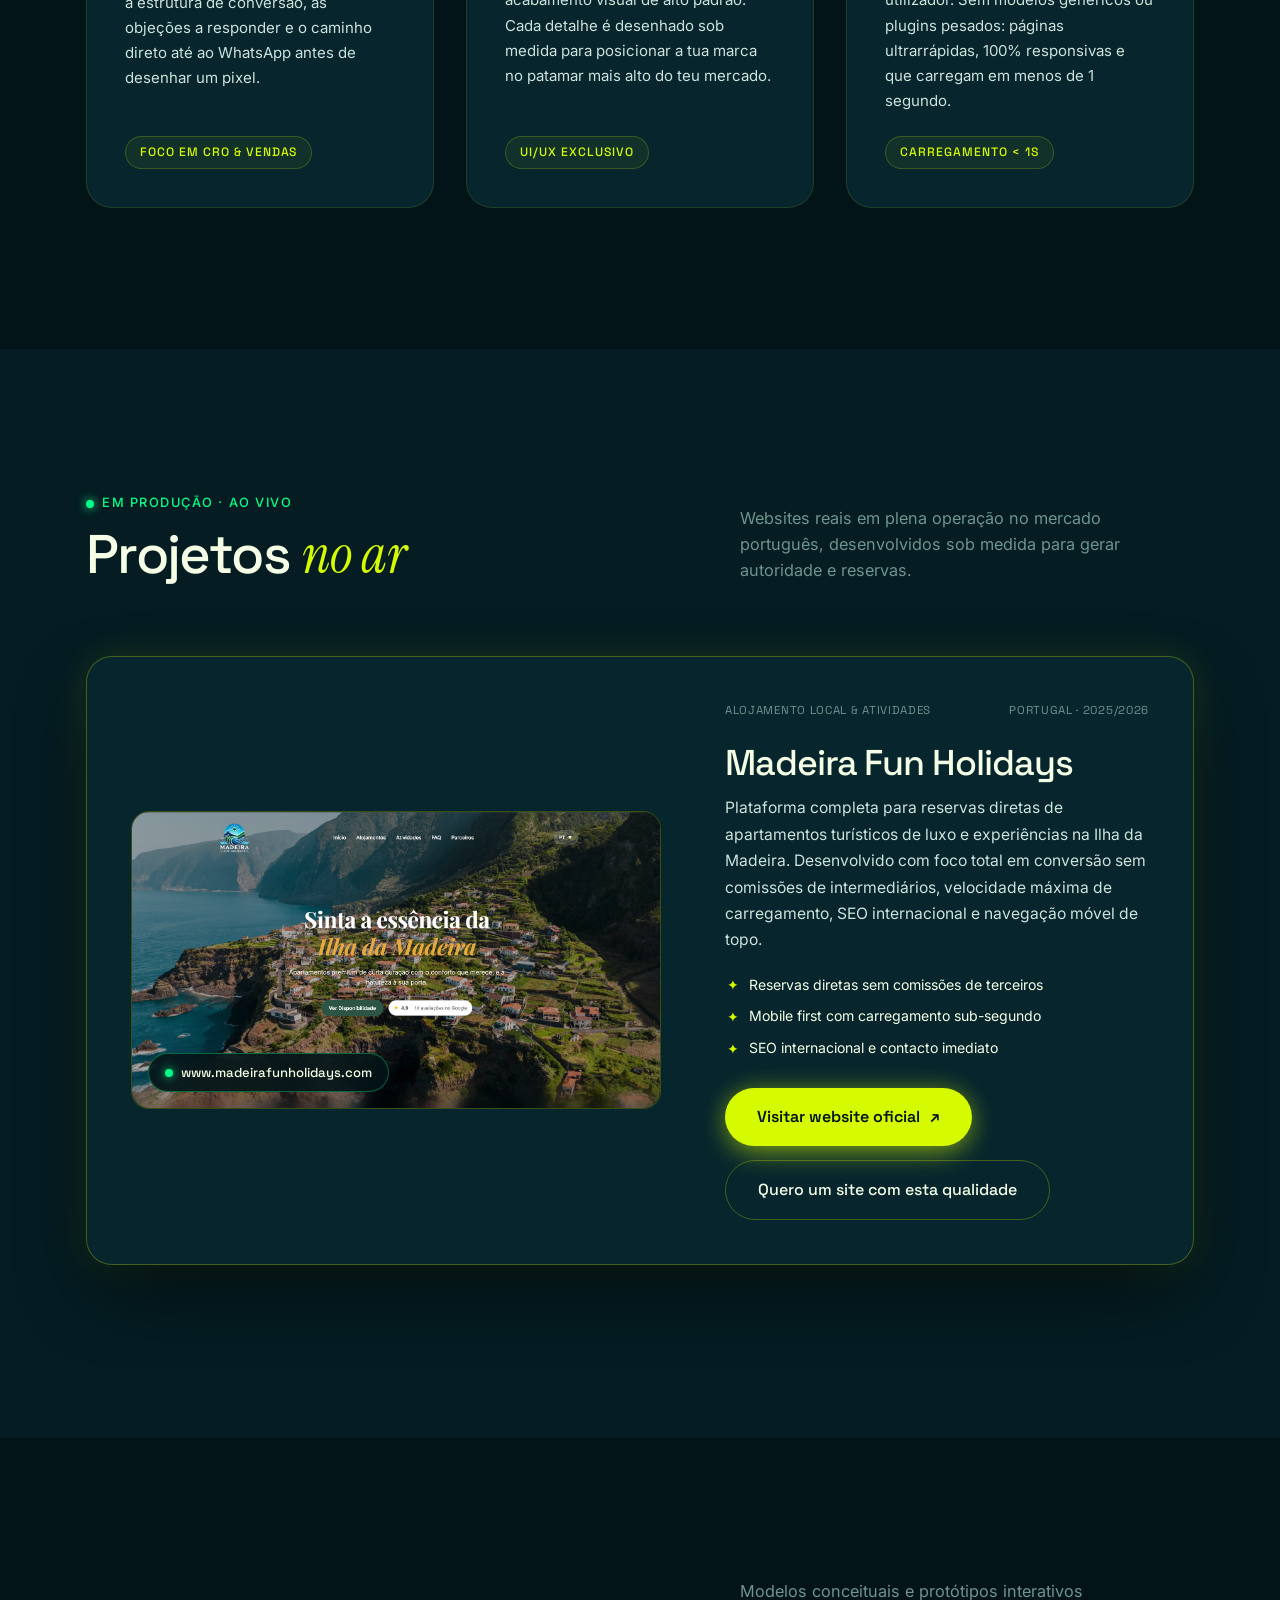
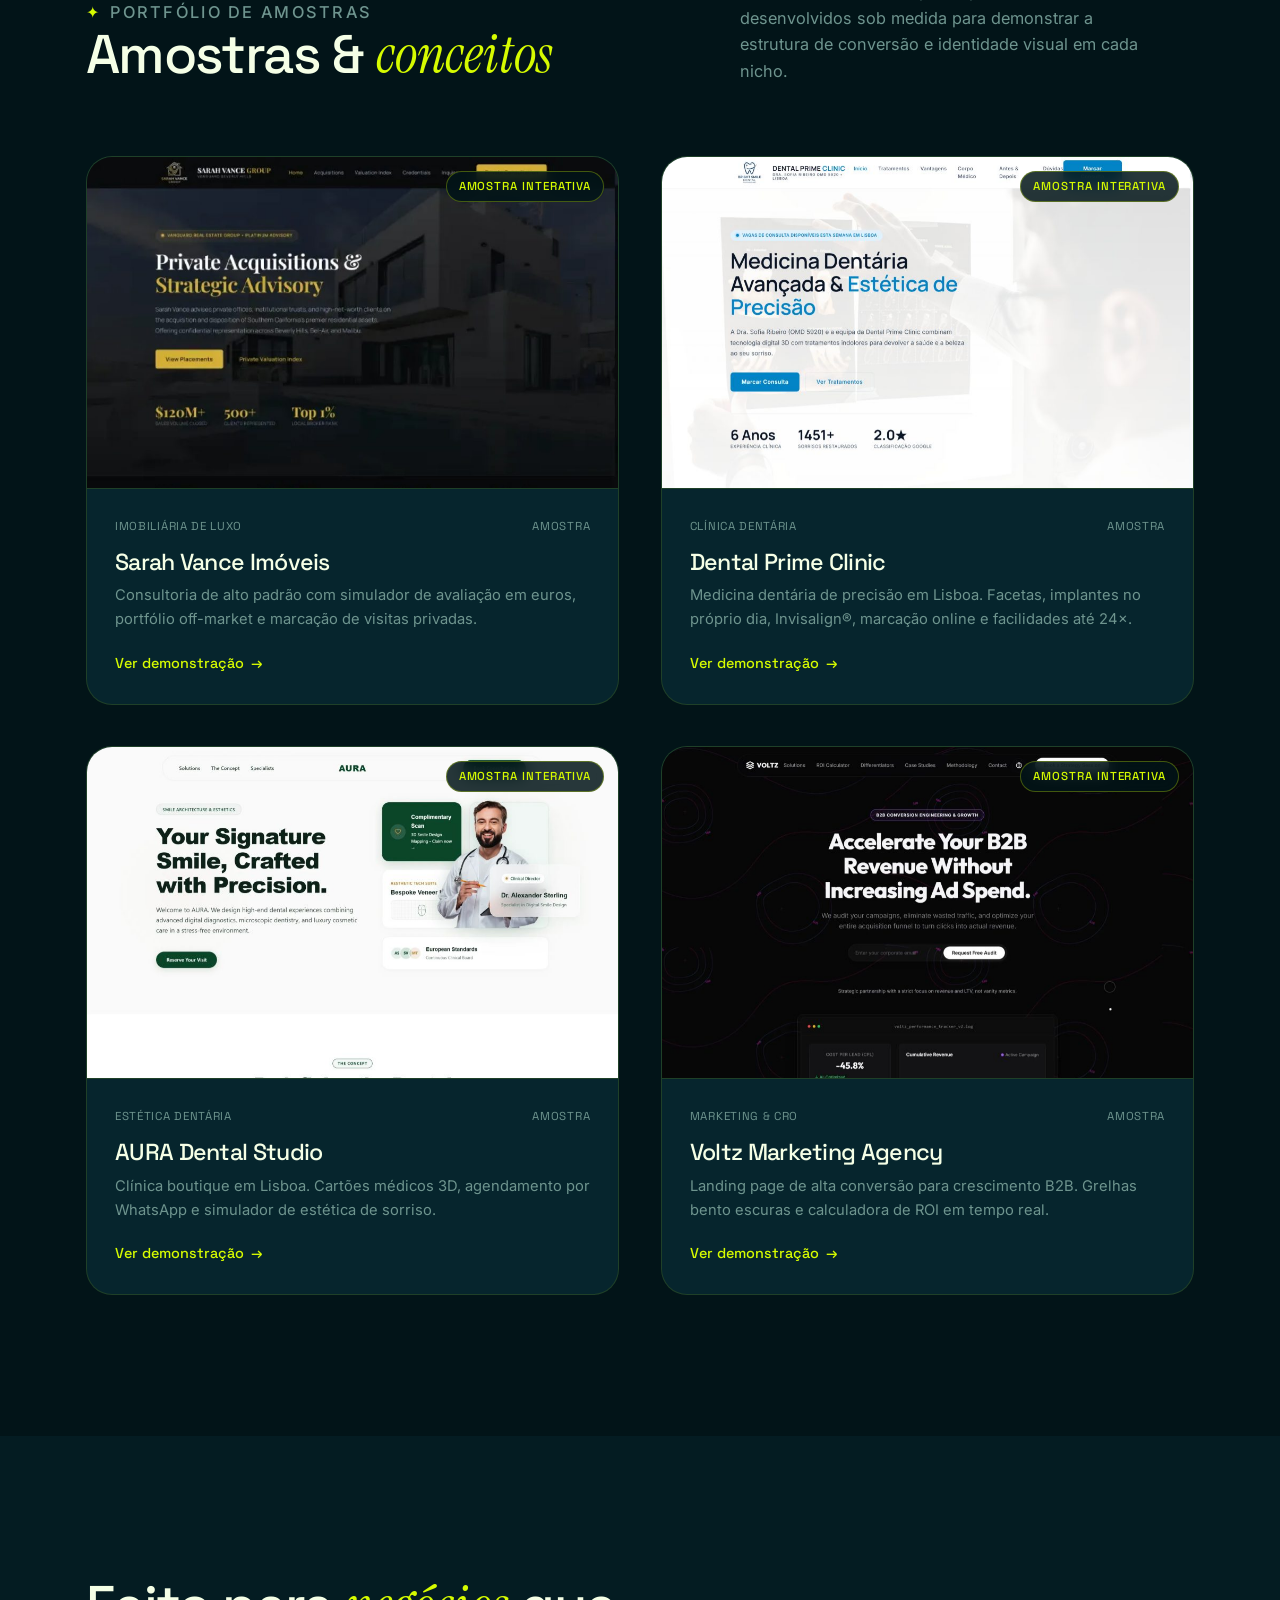
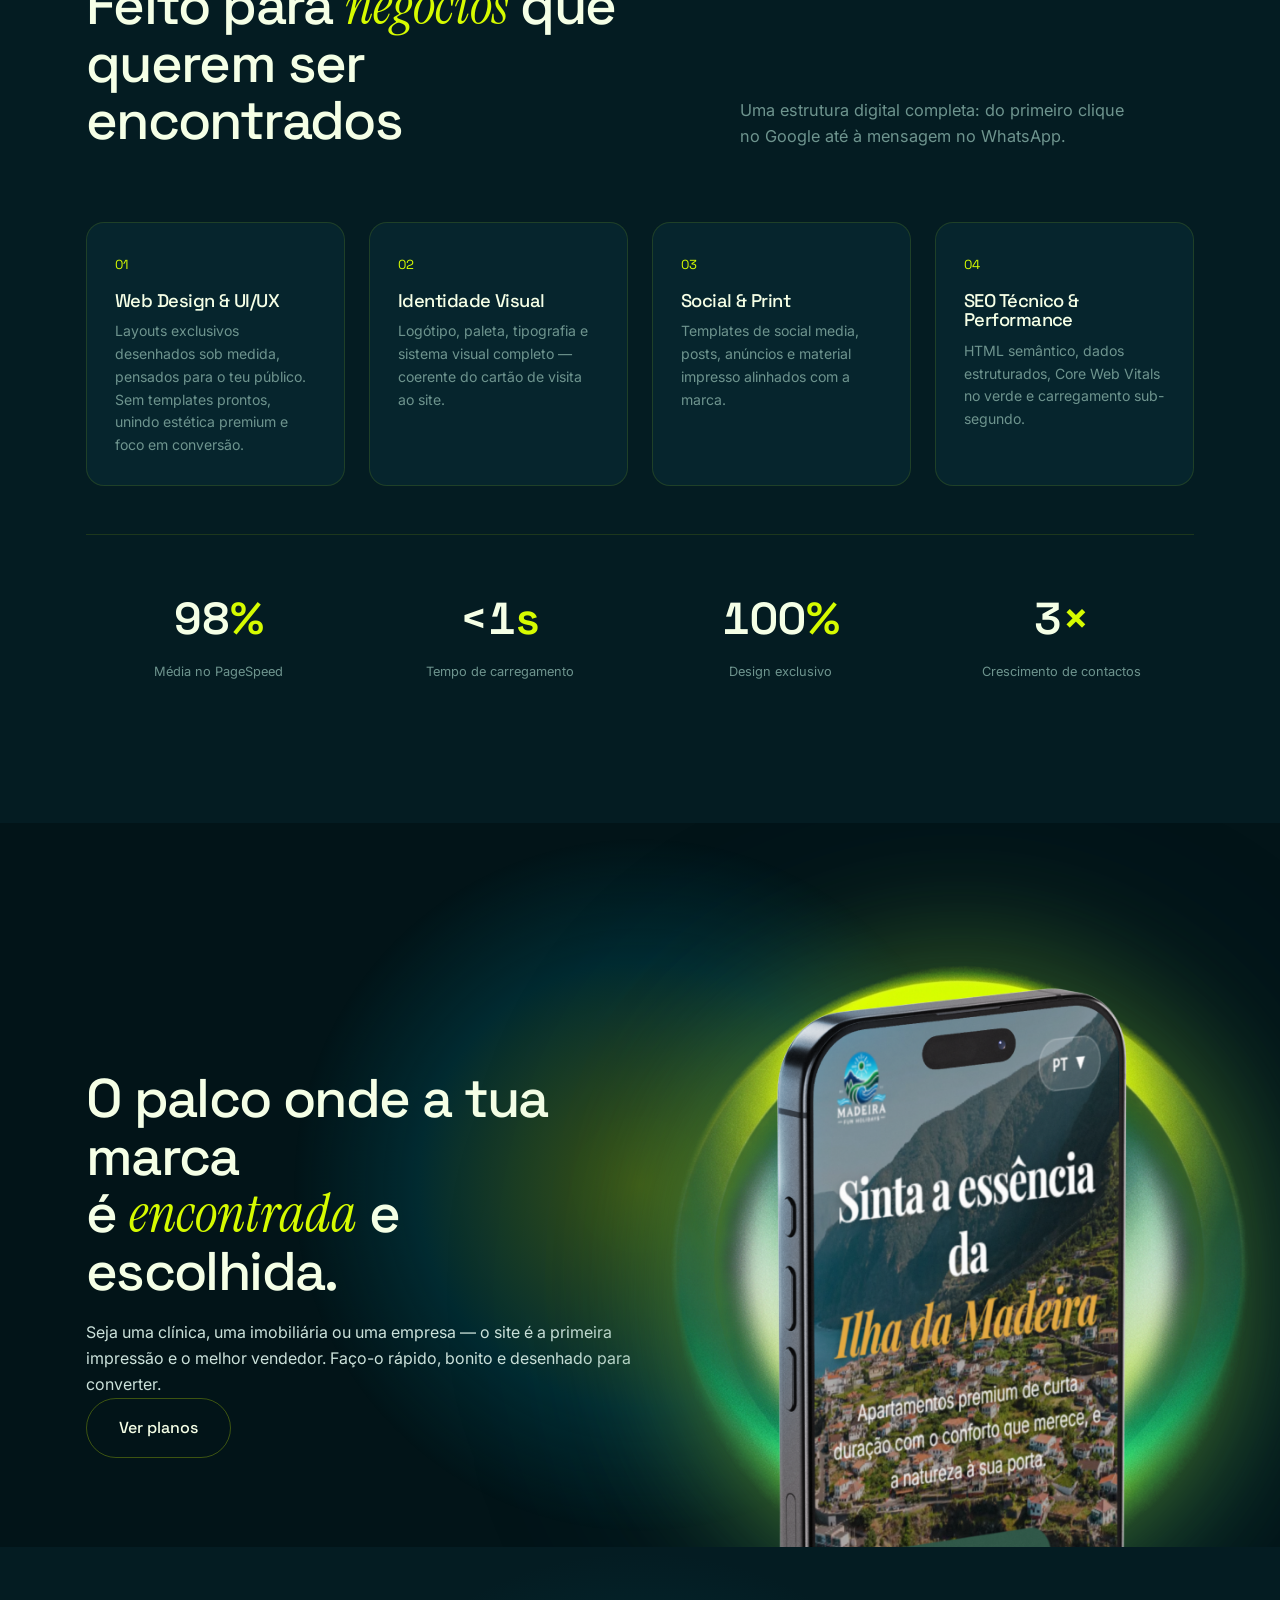
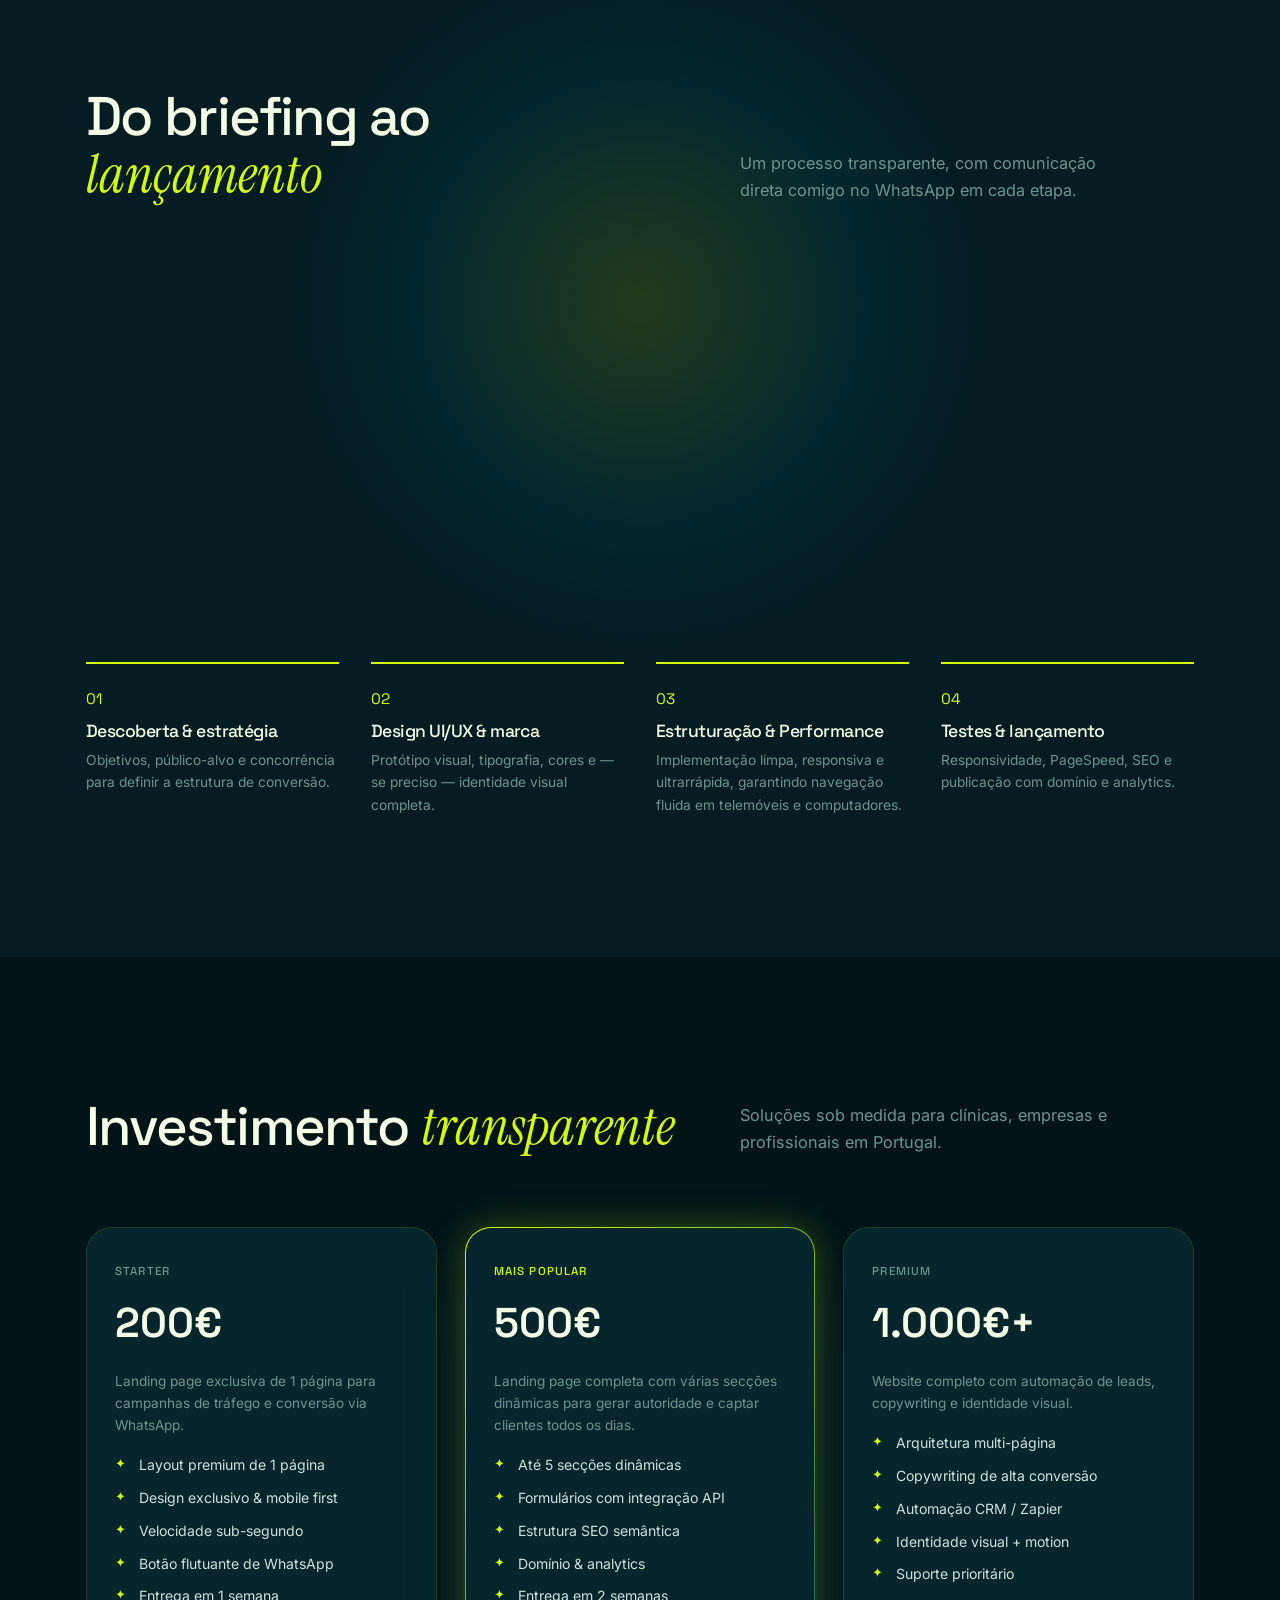
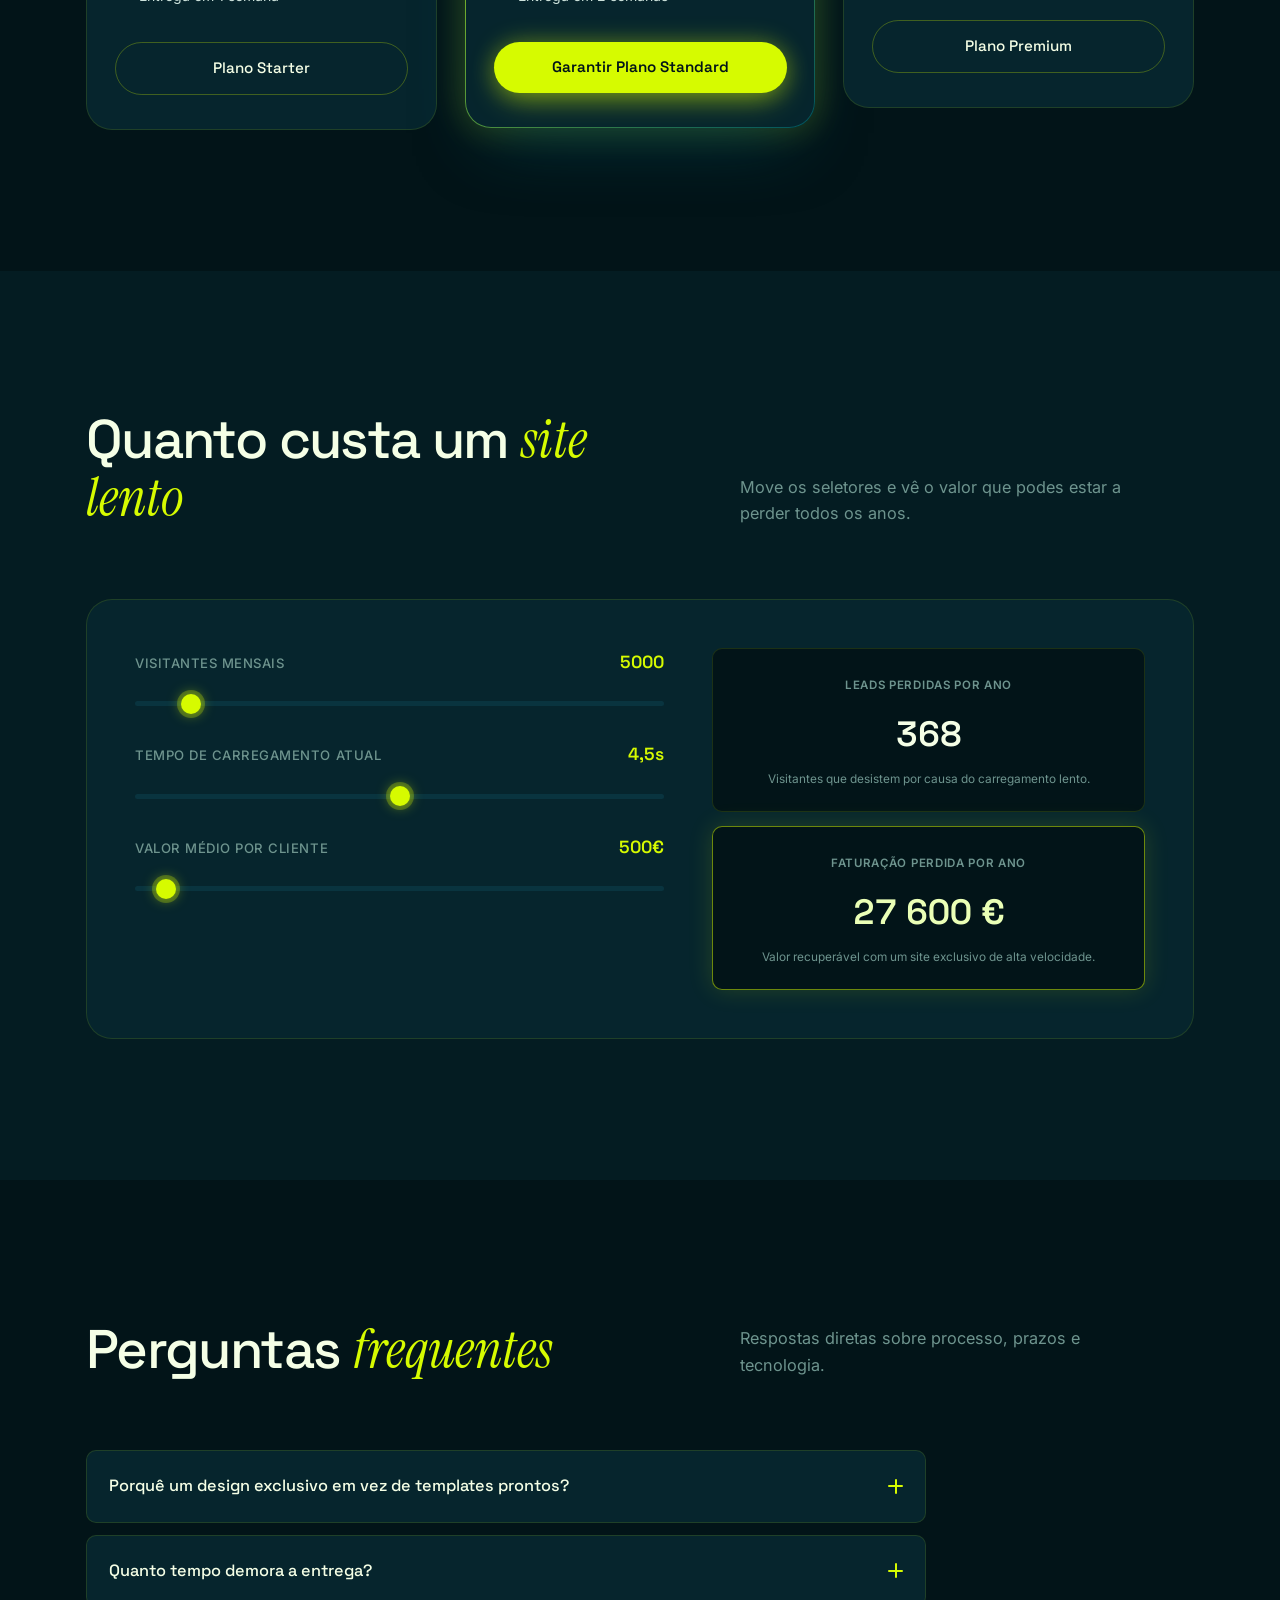
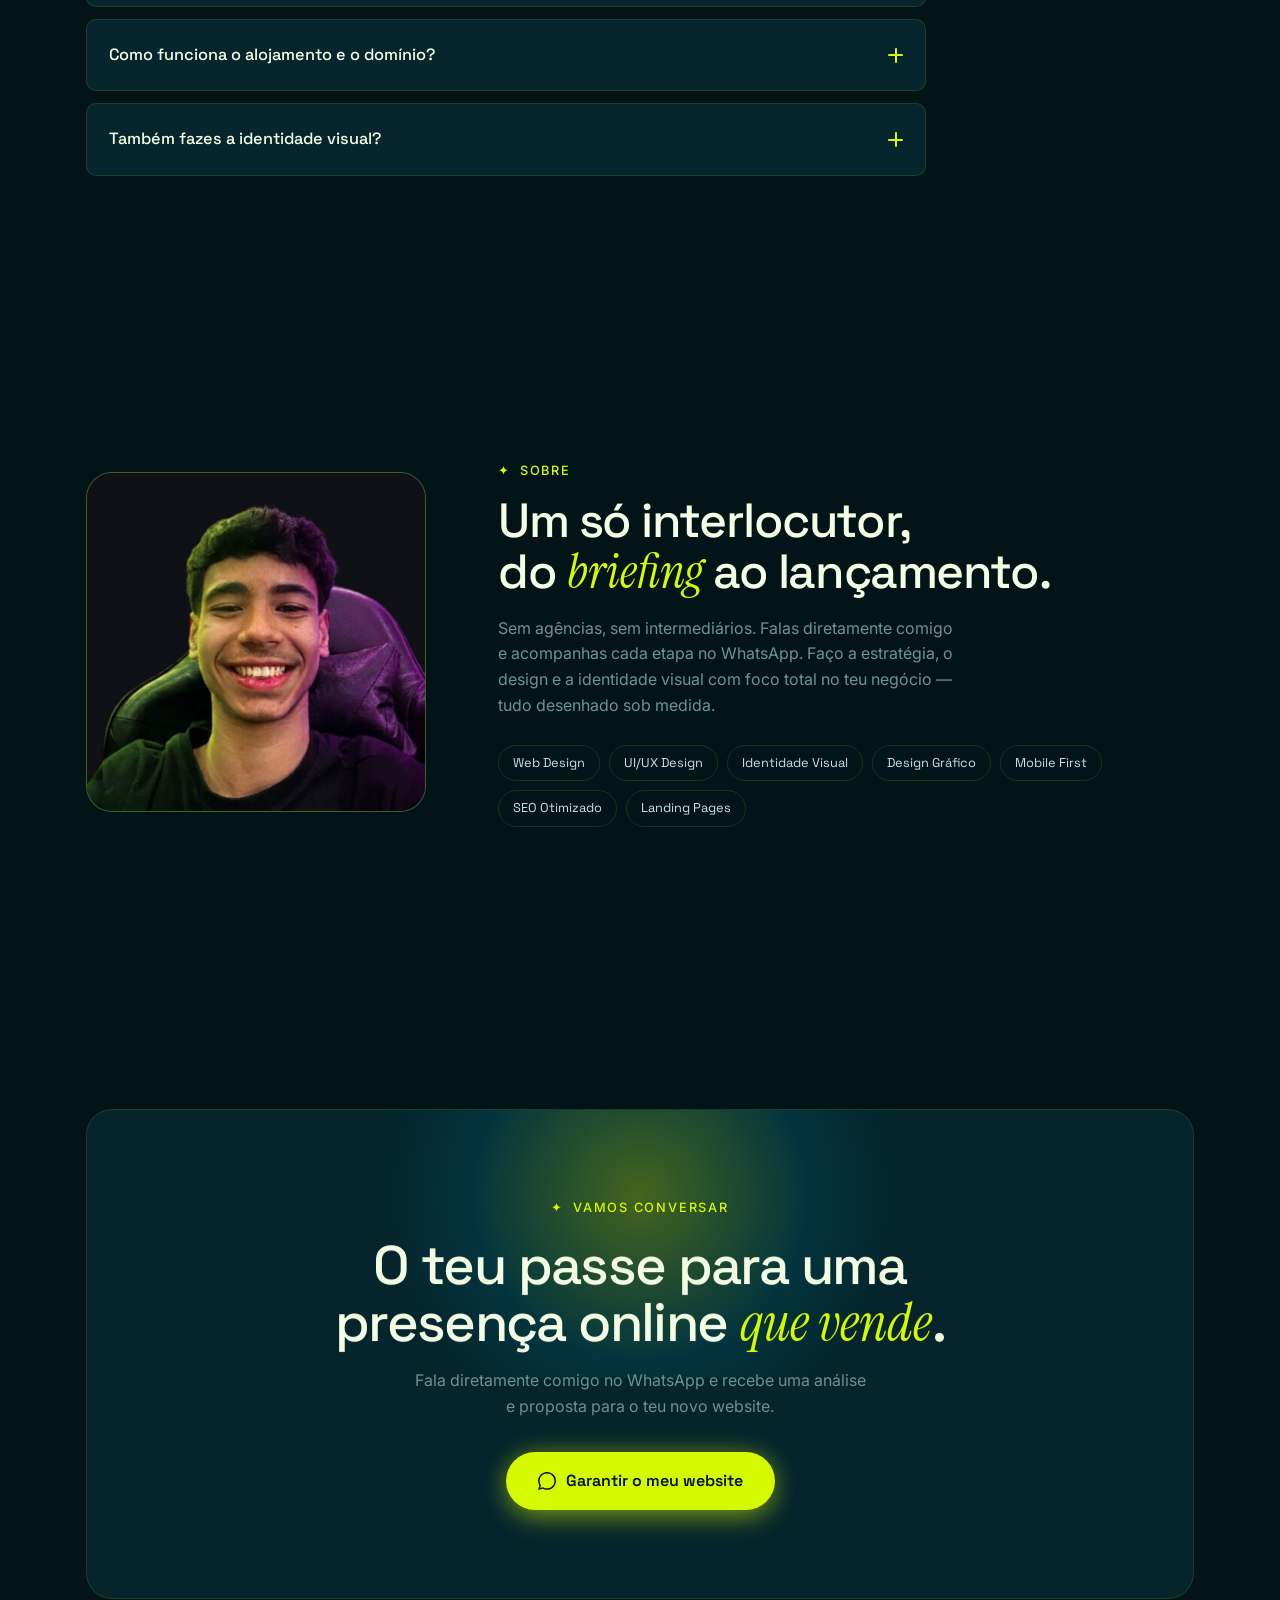
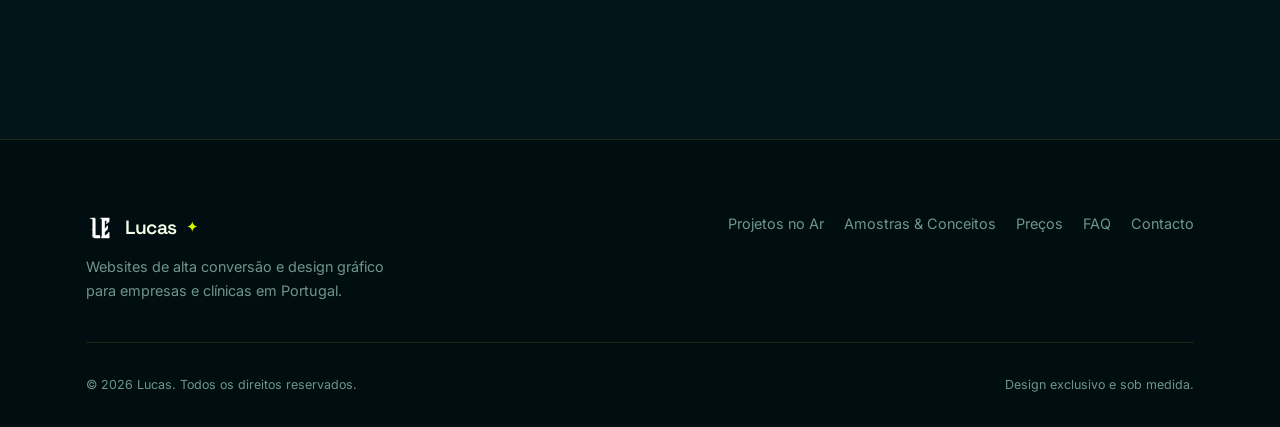
==== commit 444e6db1: "feat(motion): adiciona efeito cinematico de desfoque (blur-in) na rolagem dos textos, secoes e cards" ====
--- a/index.html
+++ b/index.html
@@ -42,7 +42,7 @@
     <link rel="preconnect" href="https://fonts.gstatic.com" crossorigin>
     <link rel="stylesheet" href="https://fonts.googleapis.com/css2?family=Space+Grotesk:wght@400;500;600;700&family=Instrument+Serif:ital@0;1&family=Inter:wght@400;500&display=swap">
 
-    <link rel="stylesheet" href="style.min.css?v=20.0">
+    <link rel="stylesheet" href="style.min.css?v=21.0">
 
     <script>window.WHATSAPP_NUMBER = "5562995273441";</script>
 
@@ -630,6 +630,6 @@
 
     <script src="gsap.min.js"></script>
     <script src="ScrollTrigger.min.js"></script>
-    <script src="script.min.js?v=16.0"></script>
+    <script src="script.min.js?v=17.0"></script>
 </body>
 </html>
--- a/style.min.css
+++ b/style.min.css
@@ -1412,7 +1412,12 @@
 }
 
 /* 22. MOTION ========================================== */
-[data-anim] { opacity: 1; }
+[data-anim] {
+    opacity: 1;
+    -webkit-backface-visibility: hidden;
+    backface-visibility: hidden;
+    transform: translateZ(0);
+}
 
 .split-word {
     display: inline-block;
@@ -1422,7 +1427,23 @@
 }
 .split-word > span {
     display: inline-block;
-    will-change: transform, opacity;
+    will-change: transform, opacity, filter;
+    -webkit-backface-visibility: hidden;
+    backface-visibility: hidden;
+}
+
+.split-head h2,
+.statement-text h2,
+.about-text h2,
+.cta h2,
+.contact-intro h2,
+.work-card,
+.approach-card,
+.cap,
+.plan,
+.faq-item {
+    -webkit-backface-visibility: hidden;
+    backface-visibility: hidden;
 }
 
 /* 23. RESPONSIVE ===================================== */
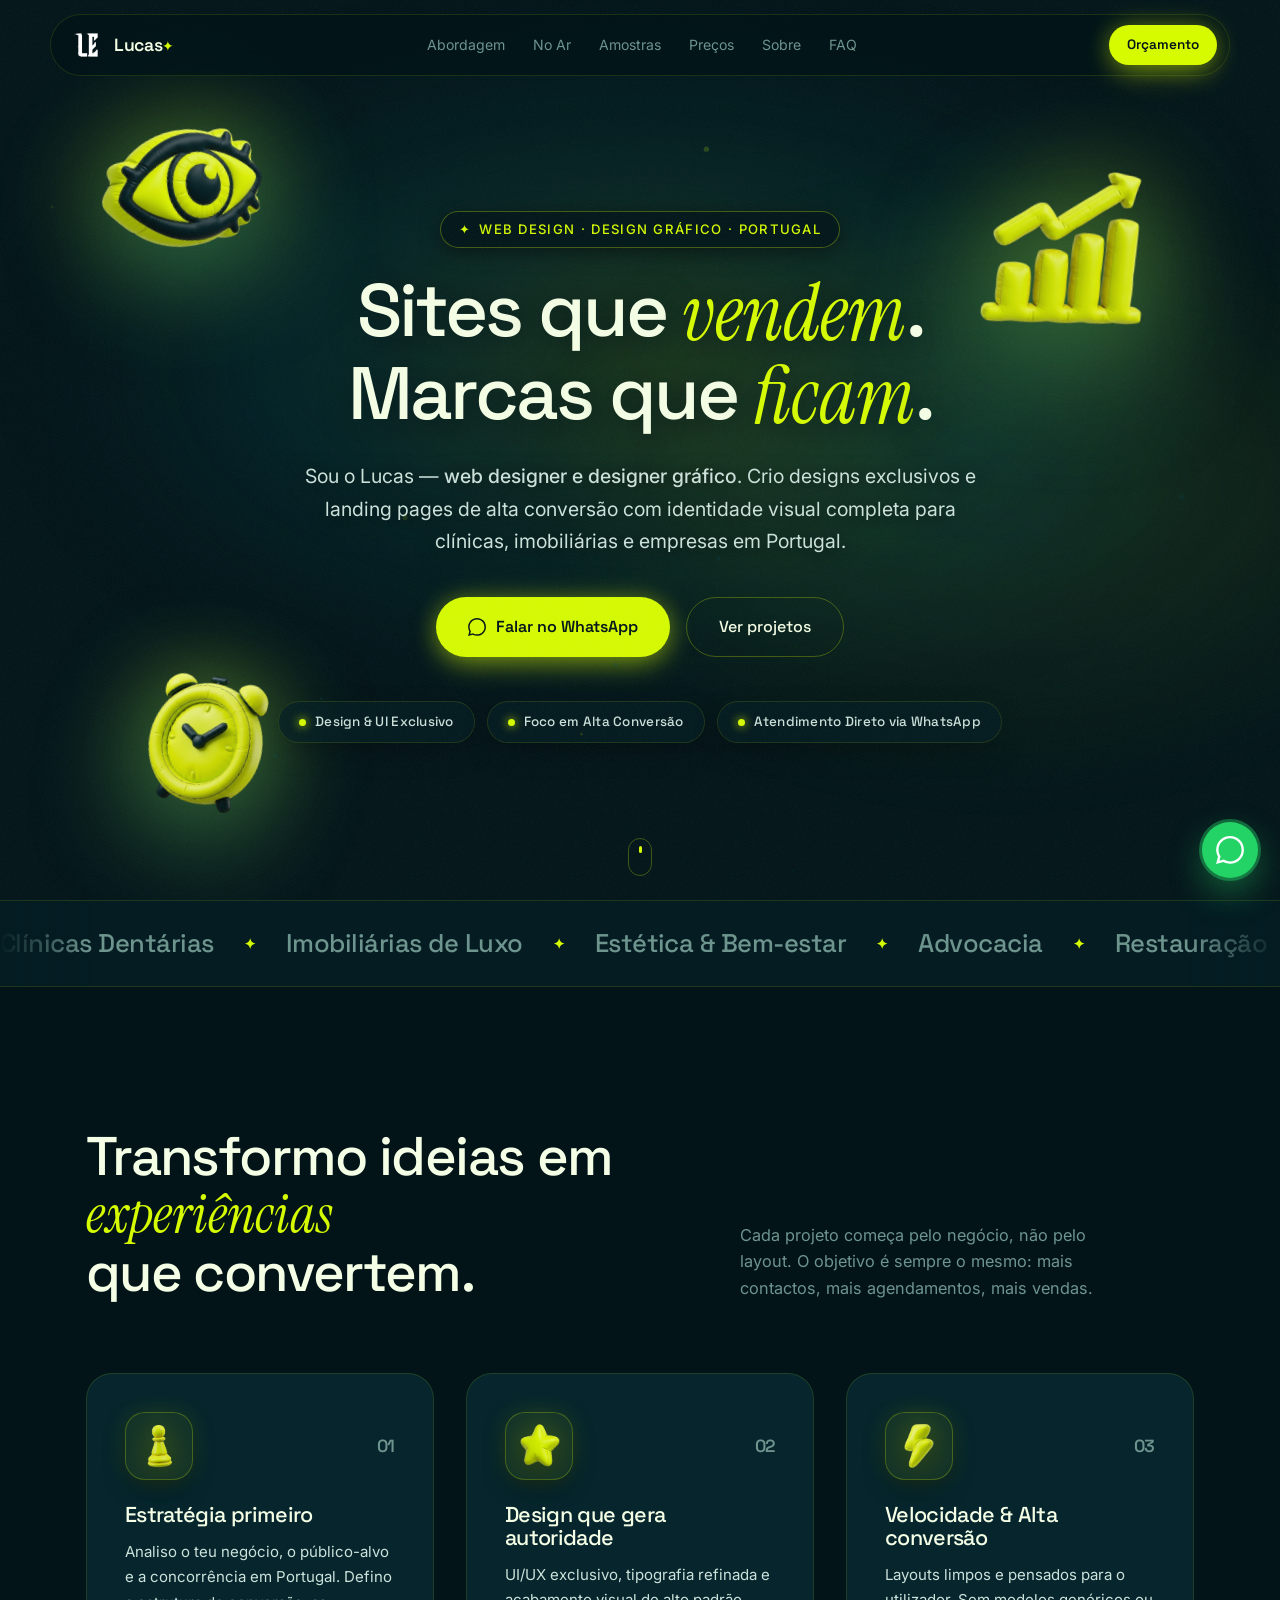
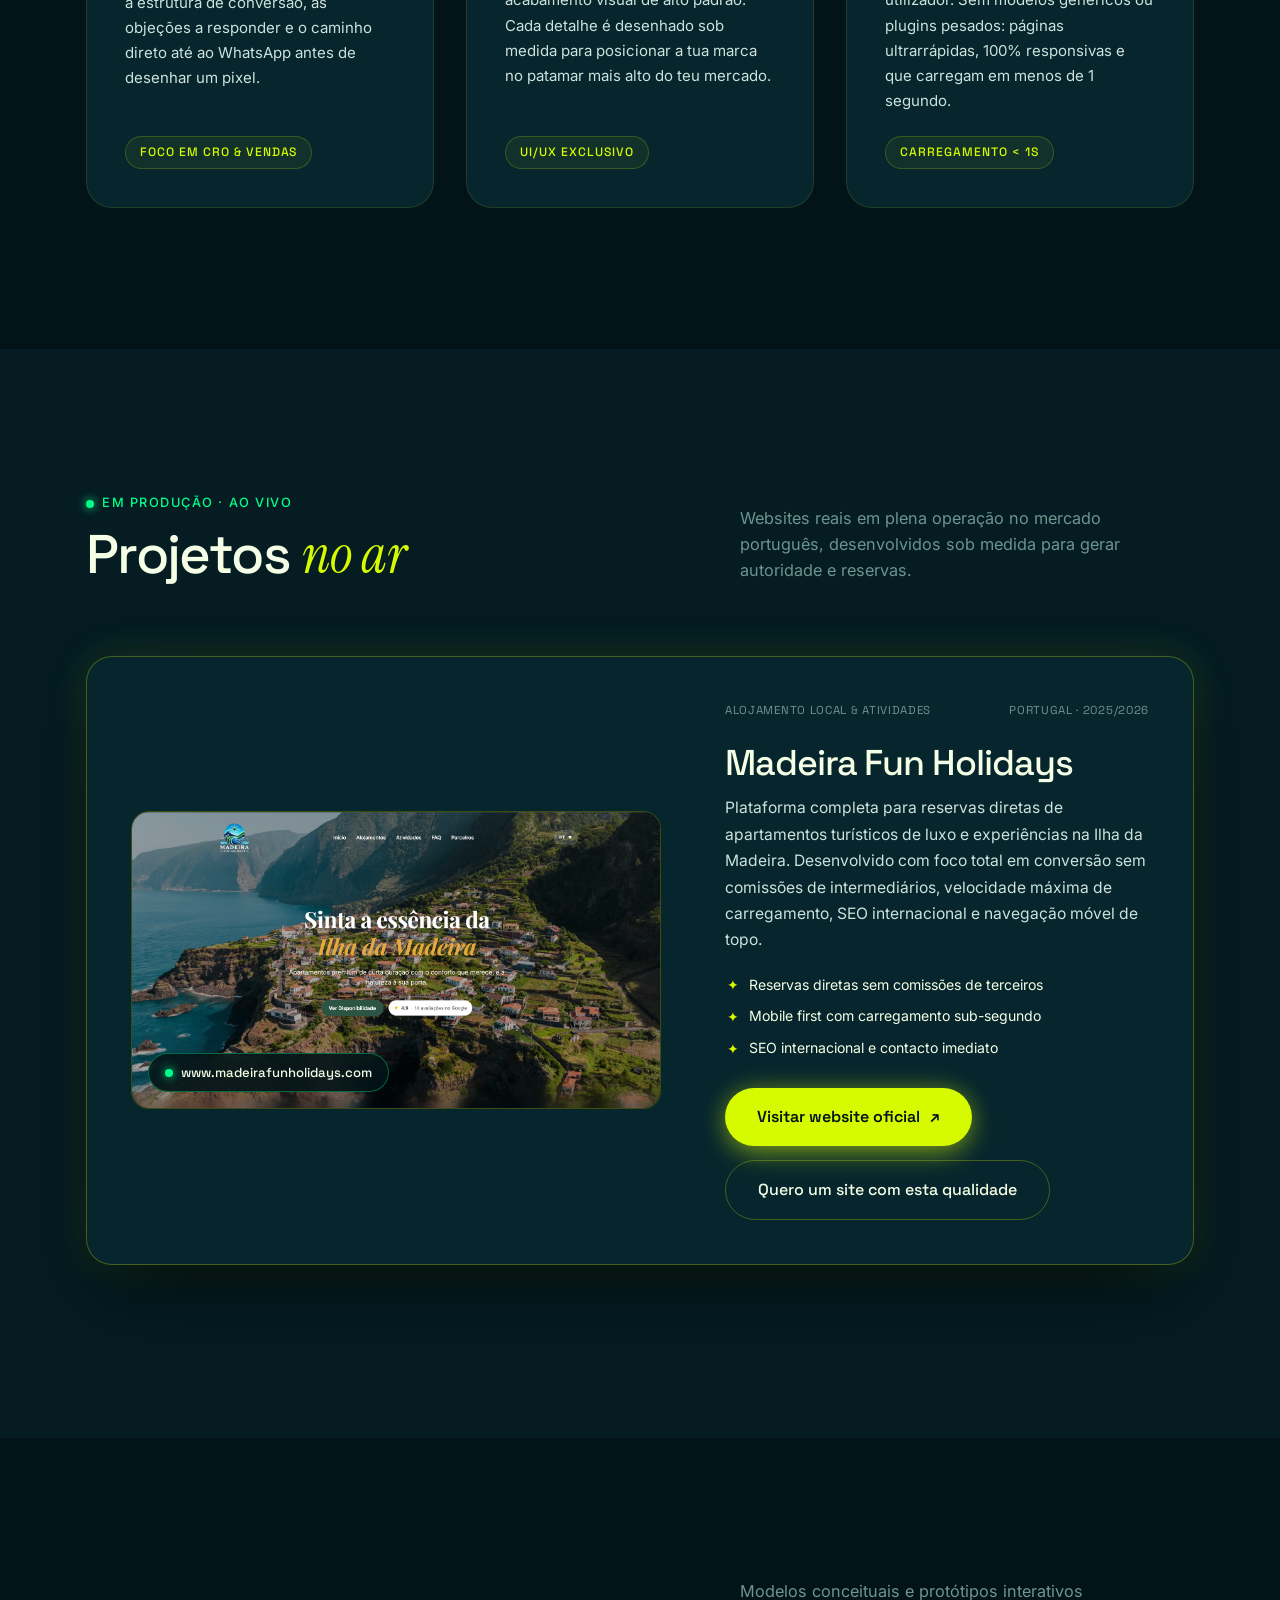
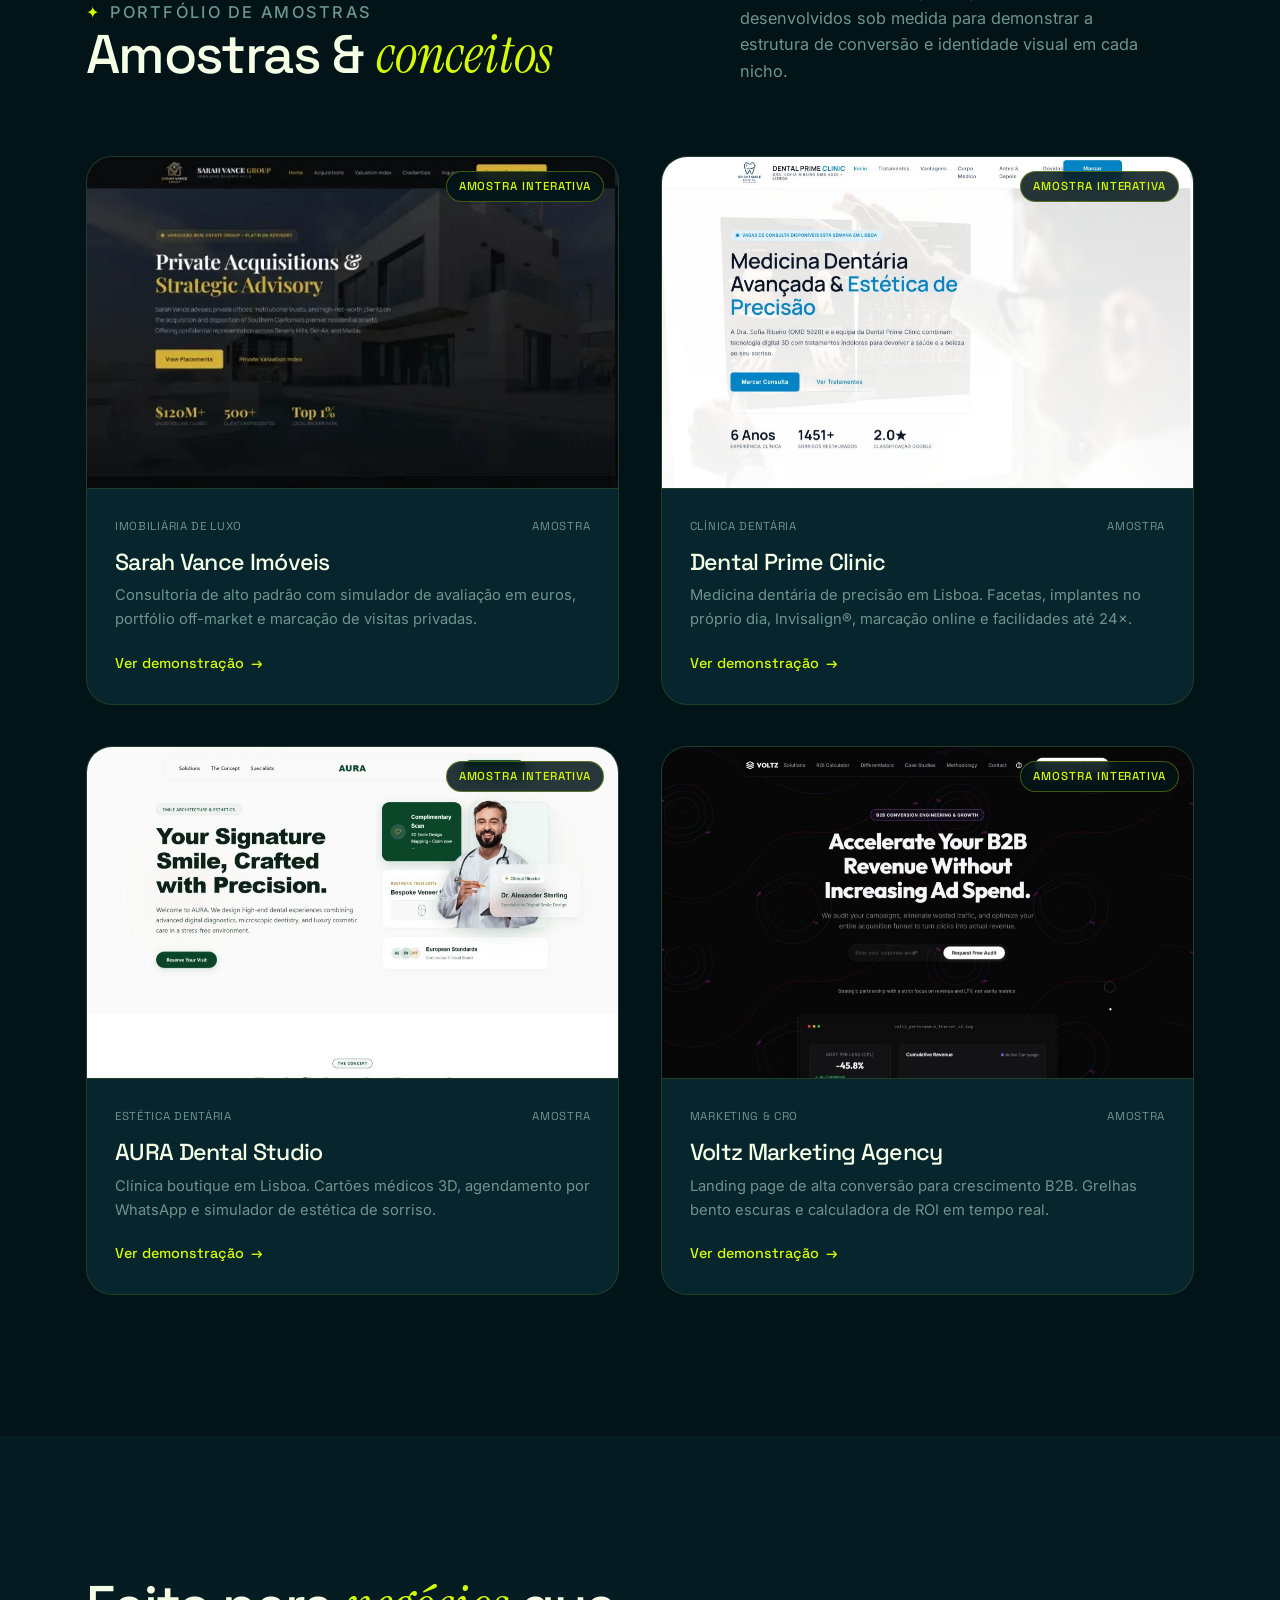
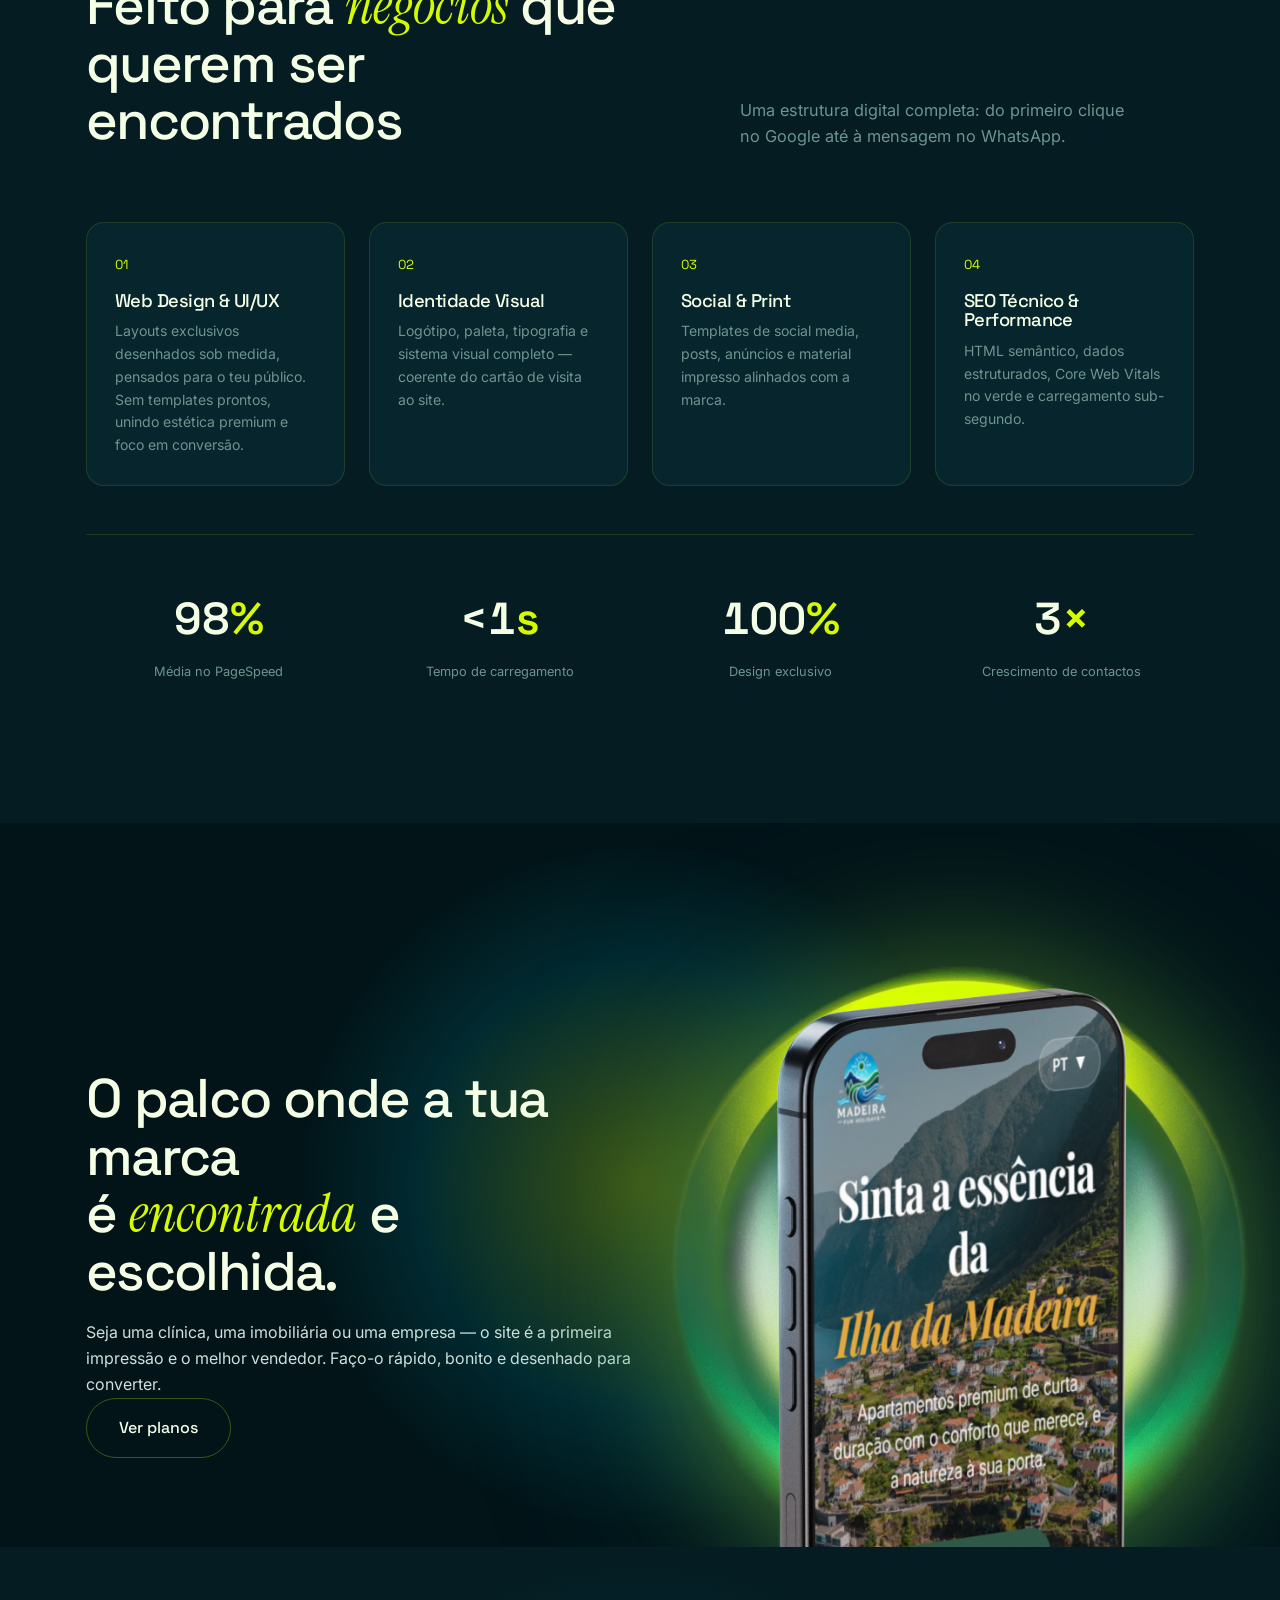
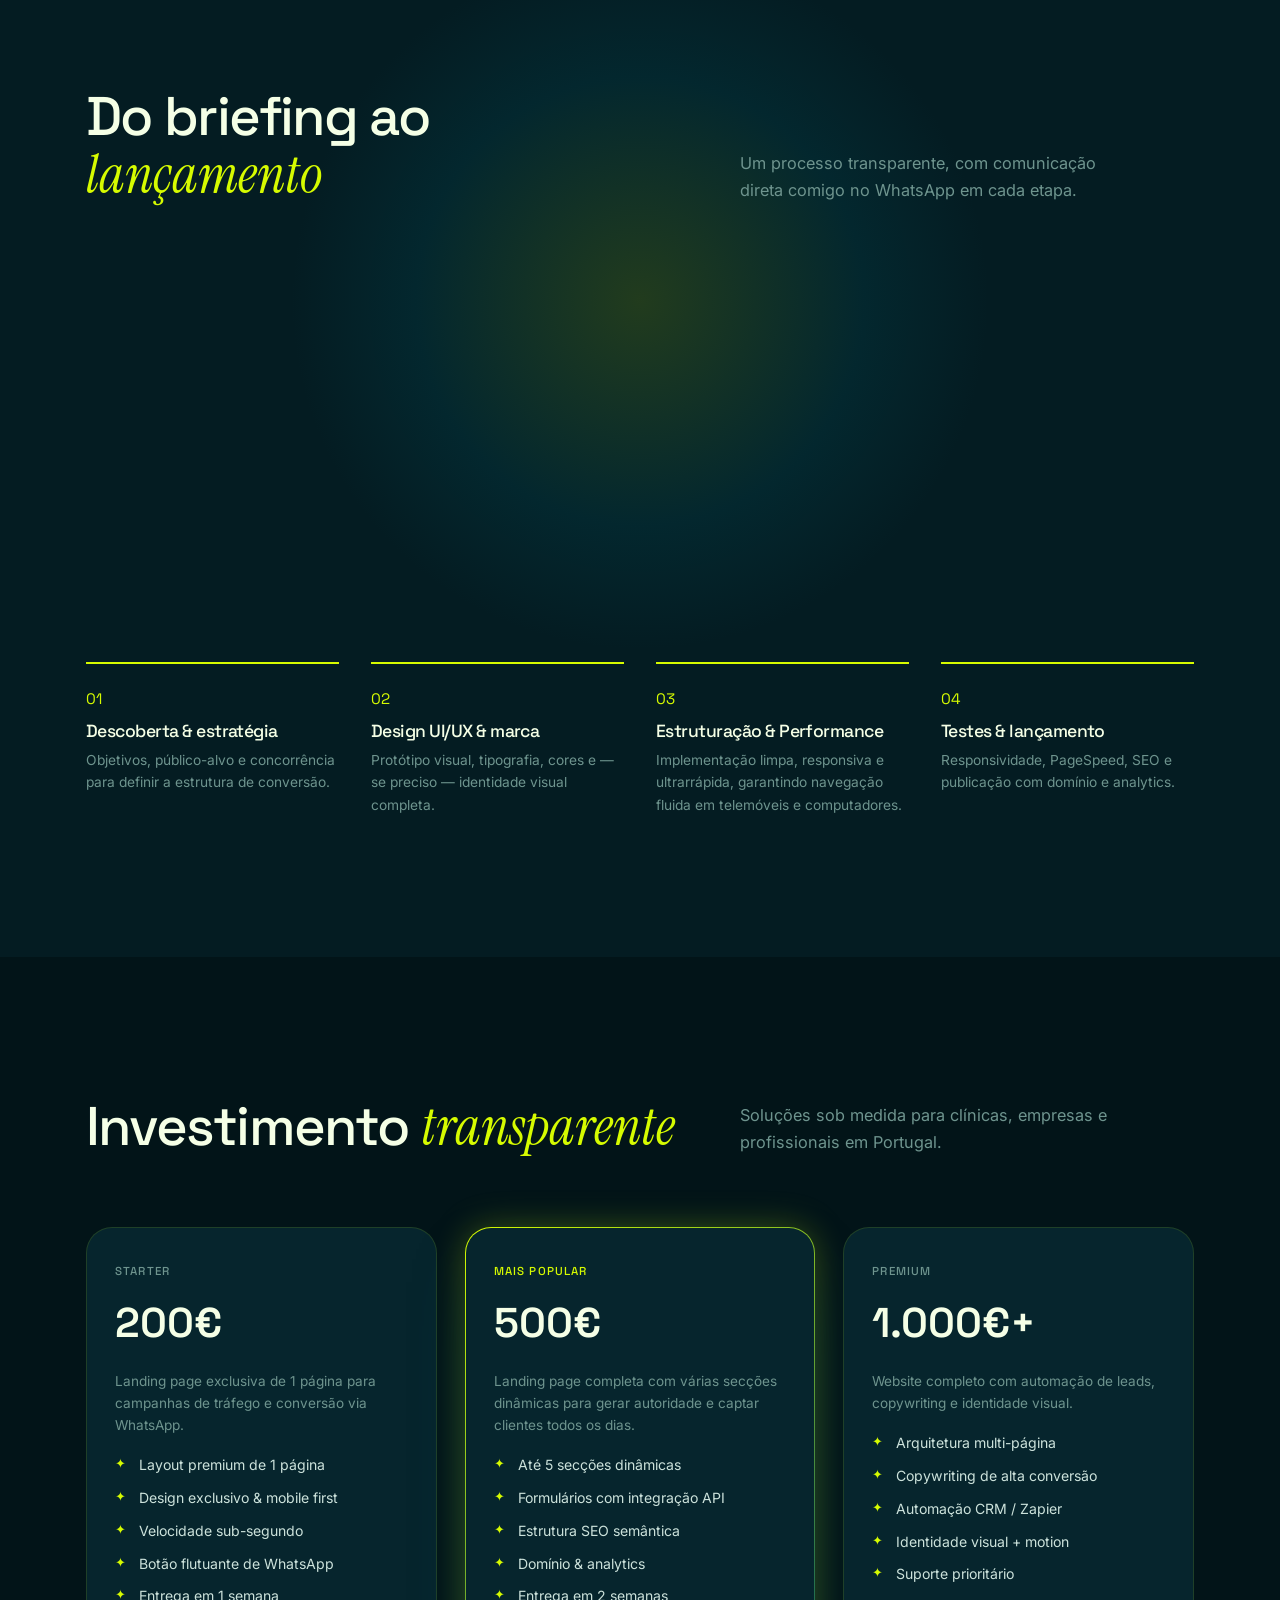
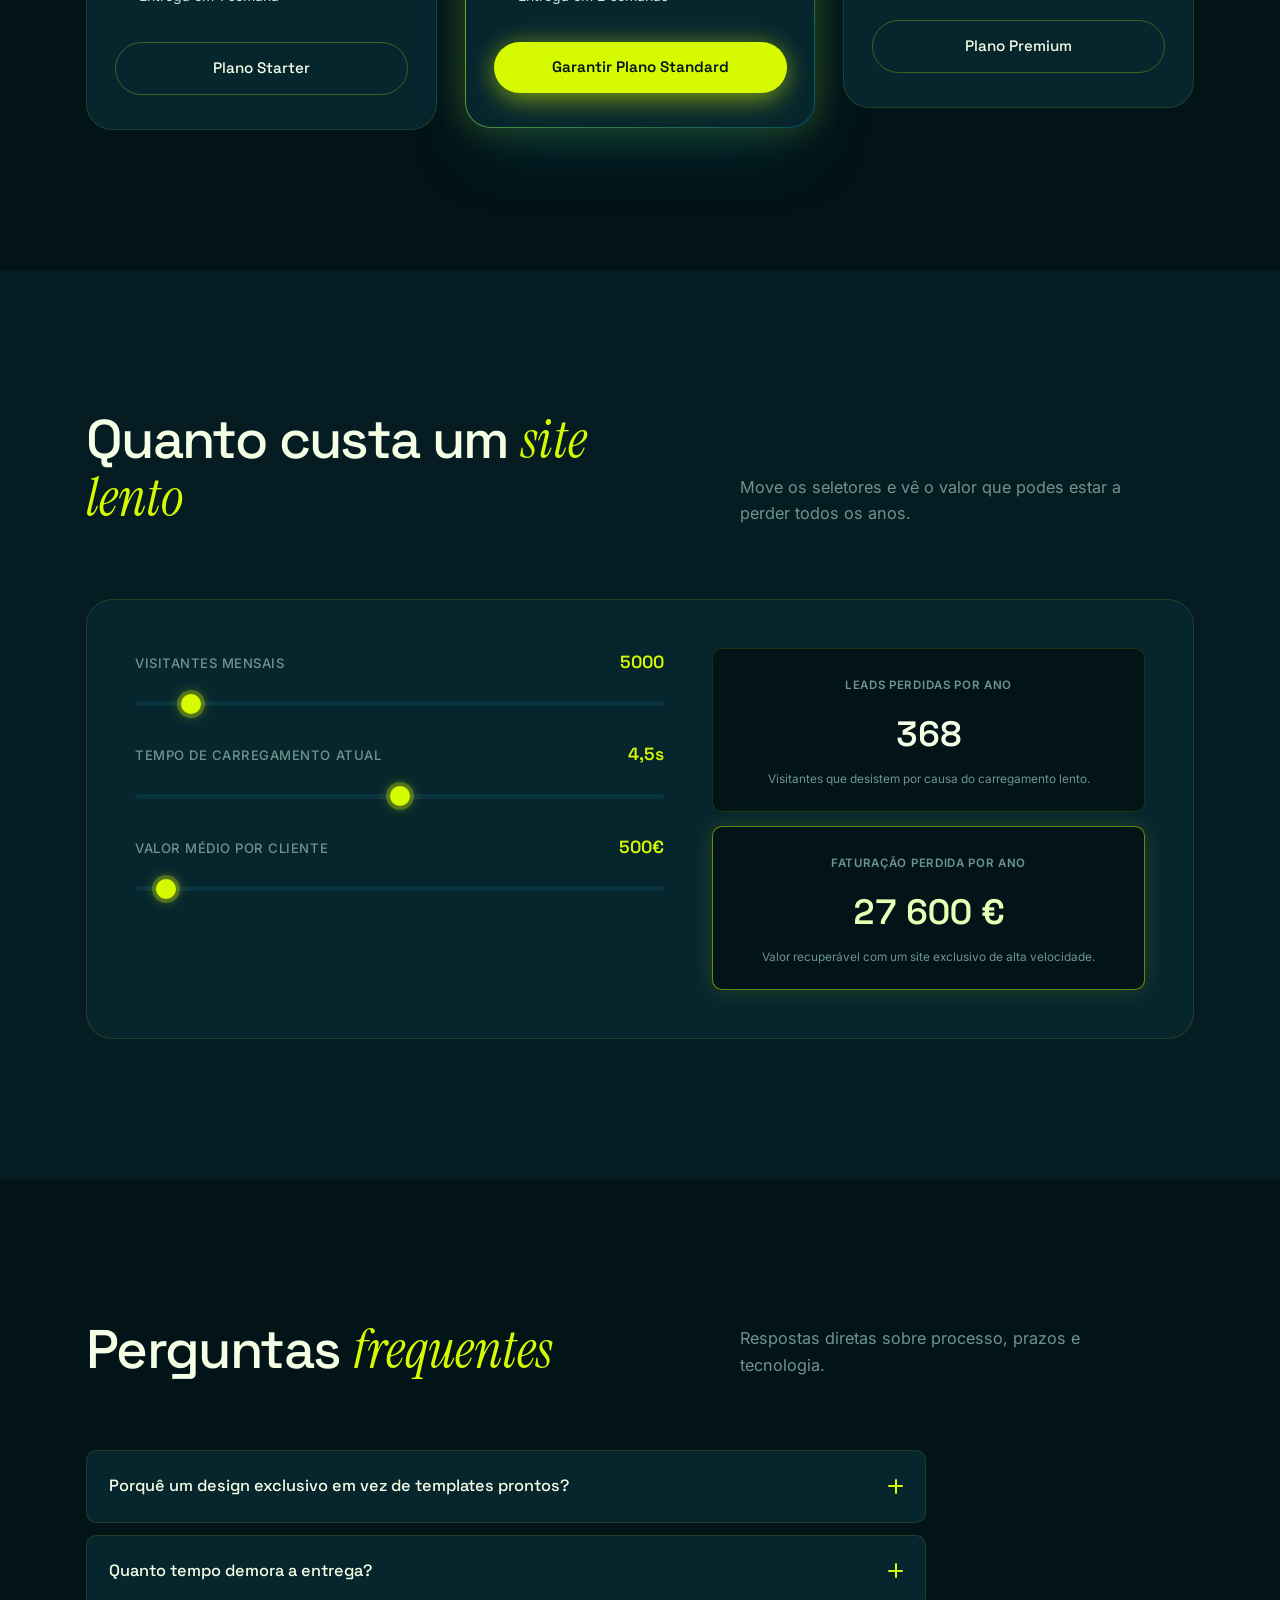
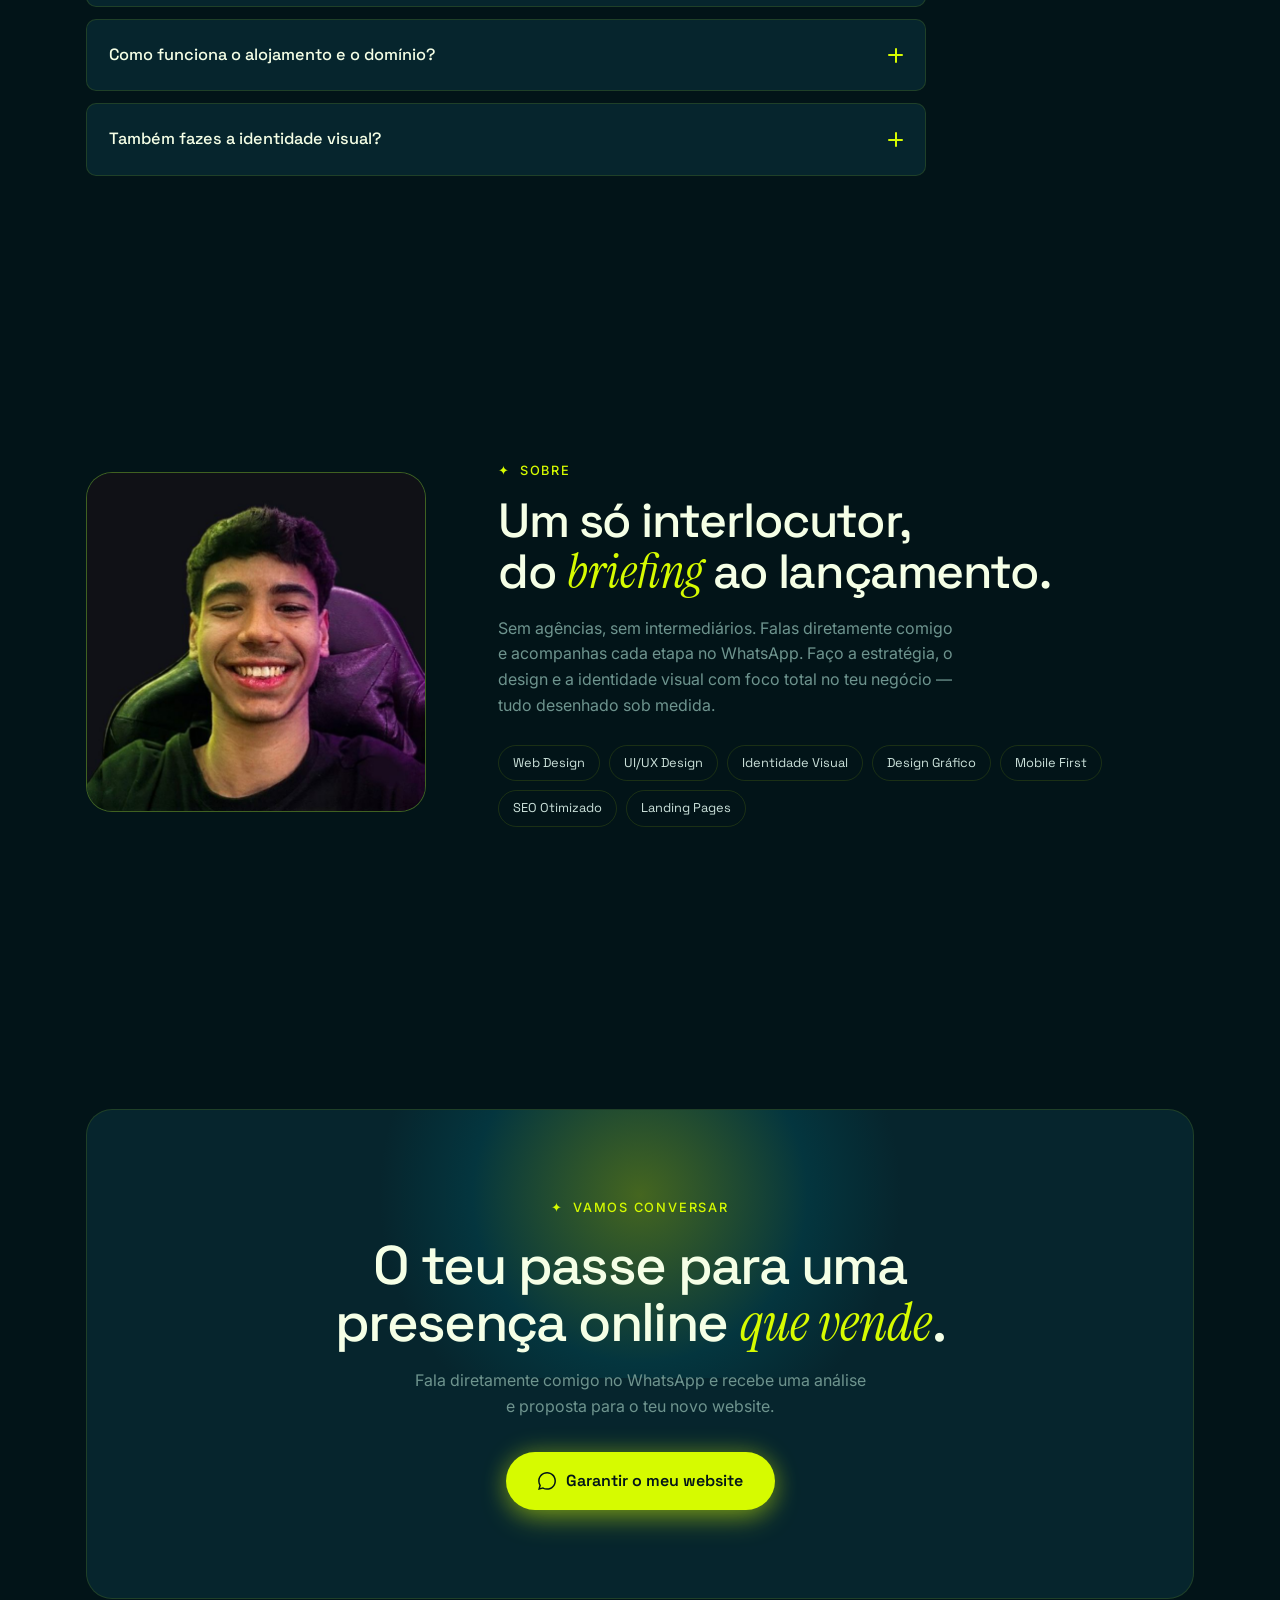
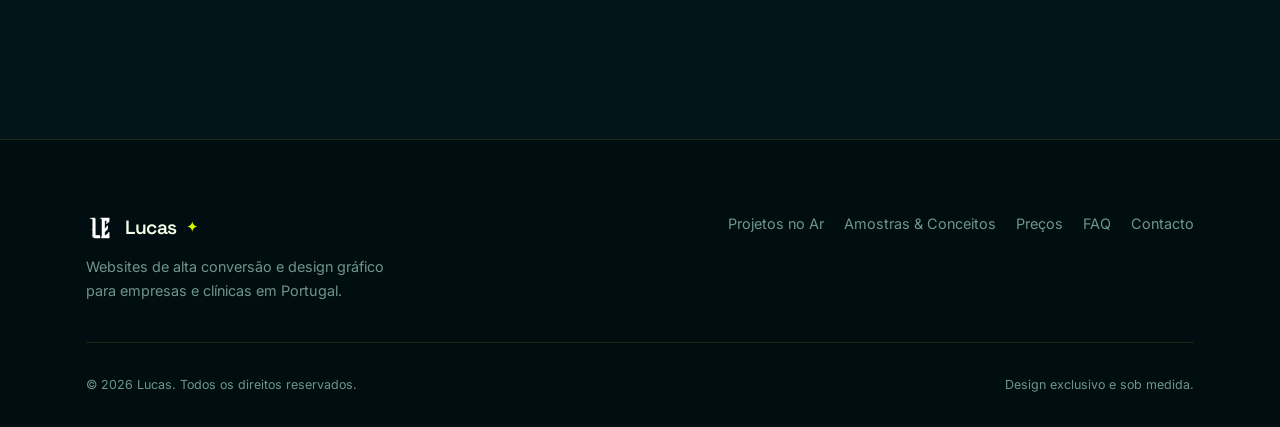
==== commit 63cbdd84: "revert: remove efeito de blur nas animacoes e restaura nitidez original" ====
--- a/index.html
+++ b/index.html
@@ -42,7 +42,7 @@
     <link rel="preconnect" href="https://fonts.gstatic.com" crossorigin>
     <link rel="stylesheet" href="https://fonts.googleapis.com/css2?family=Space+Grotesk:wght@400;500;600;700&family=Instrument+Serif:ital@0;1&family=Inter:wght@400;500&display=swap">
 
-    <link rel="stylesheet" href="style.min.css?v=21.0">
+    <link rel="stylesheet" href="style.min.css?v=22.0">
 
     <script>window.WHATSAPP_NUMBER = "5562995273441";</script>
 
@@ -630,6 +630,6 @@
 
     <script src="gsap.min.js"></script>
     <script src="ScrollTrigger.min.js"></script>
-    <script src="script.min.js?v=17.0"></script>
+    <script src="script.min.js?v=18.0"></script>
 </body>
 </html>
--- a/style.min.css
+++ b/style.min.css
@@ -1412,12 +1412,7 @@
 }
 
 /* 22. MOTION ========================================== */
-[data-anim] {
-    opacity: 1;
-    -webkit-backface-visibility: hidden;
-    backface-visibility: hidden;
-    transform: translateZ(0);
-}
+[data-anim] { opacity: 1; }
 
 .split-word {
     display: inline-block;
@@ -1427,23 +1422,7 @@
 }
 .split-word > span {
     display: inline-block;
-    will-change: transform, opacity, filter;
-    -webkit-backface-visibility: hidden;
-    backface-visibility: hidden;
-}
-
-.split-head h2,
-.statement-text h2,
-.about-text h2,
-.cta h2,
-.contact-intro h2,
-.work-card,
-.approach-card,
-.cap,
-.plan,
-.faq-item {
-    -webkit-backface-visibility: hidden;
-    backface-visibility: hidden;
+    will-change: transform, opacity;
 }
 
 /* 23. RESPONSIVE ===================================== */
